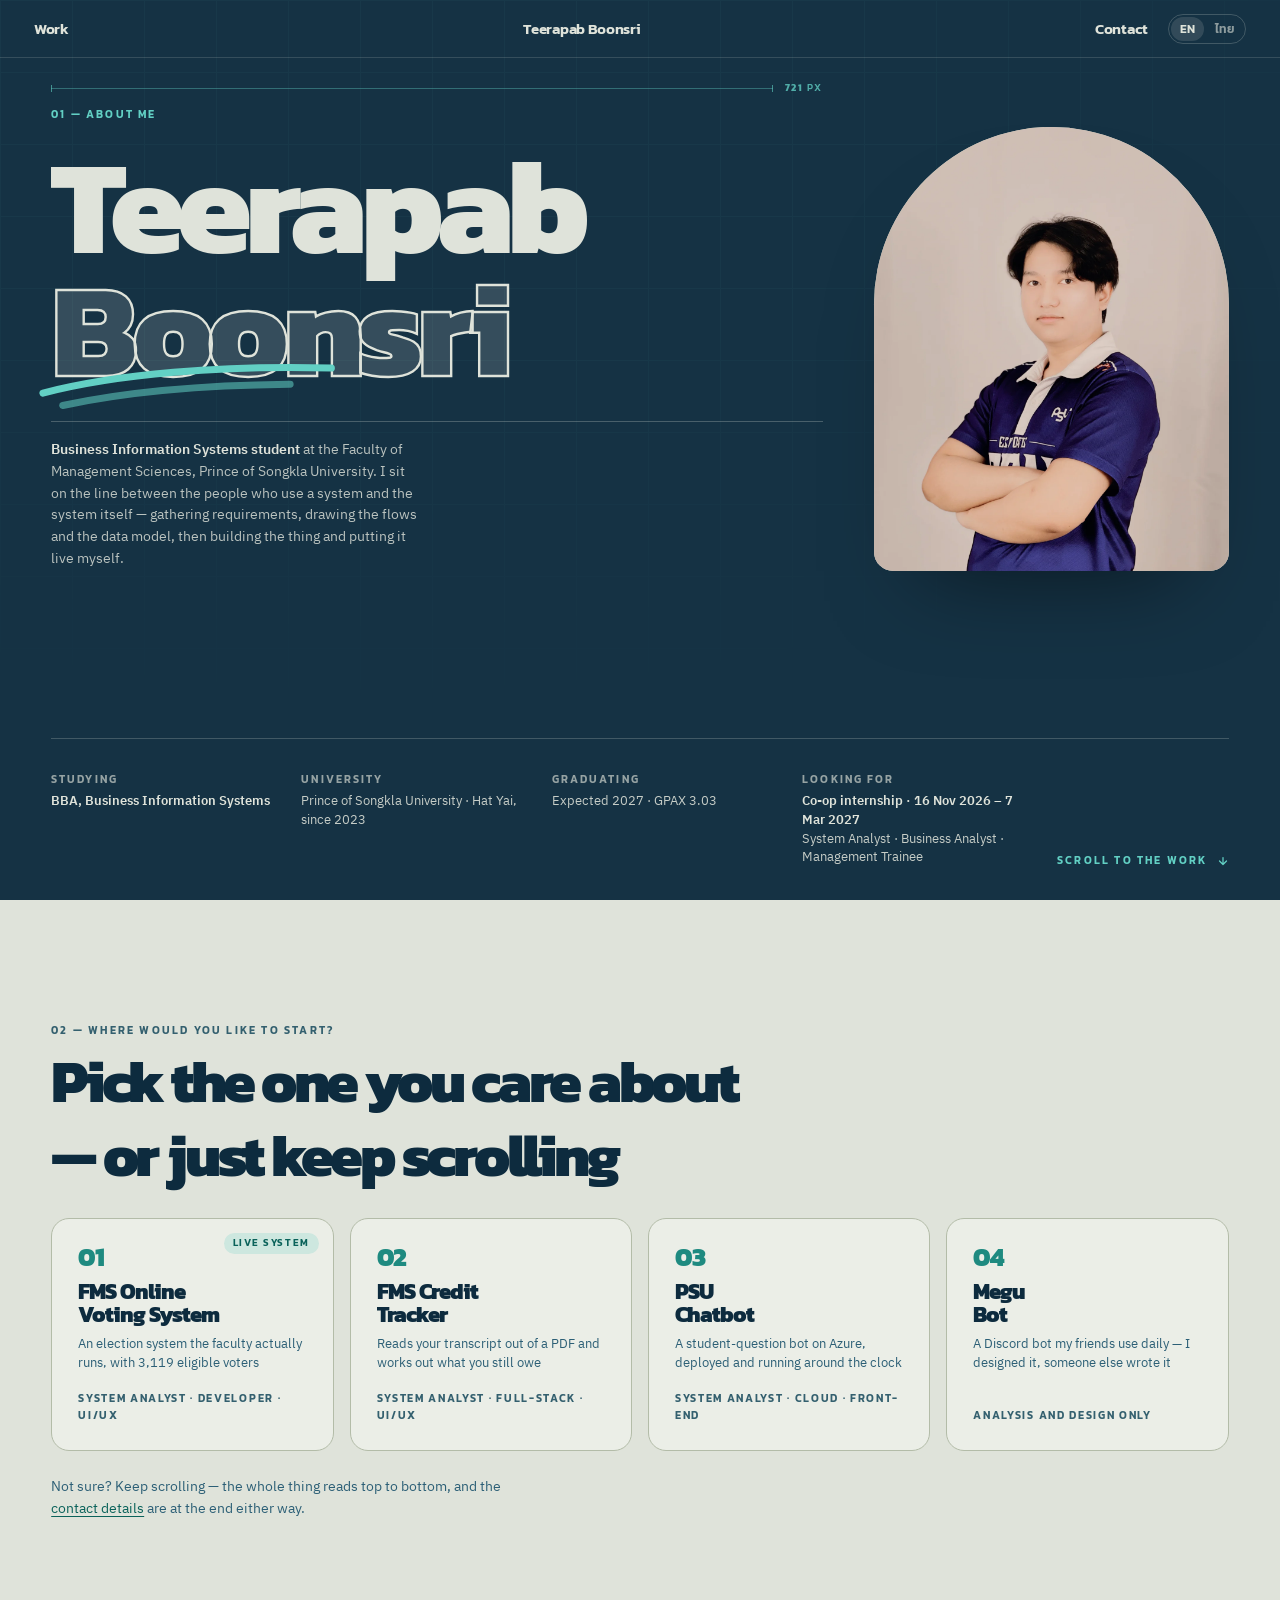
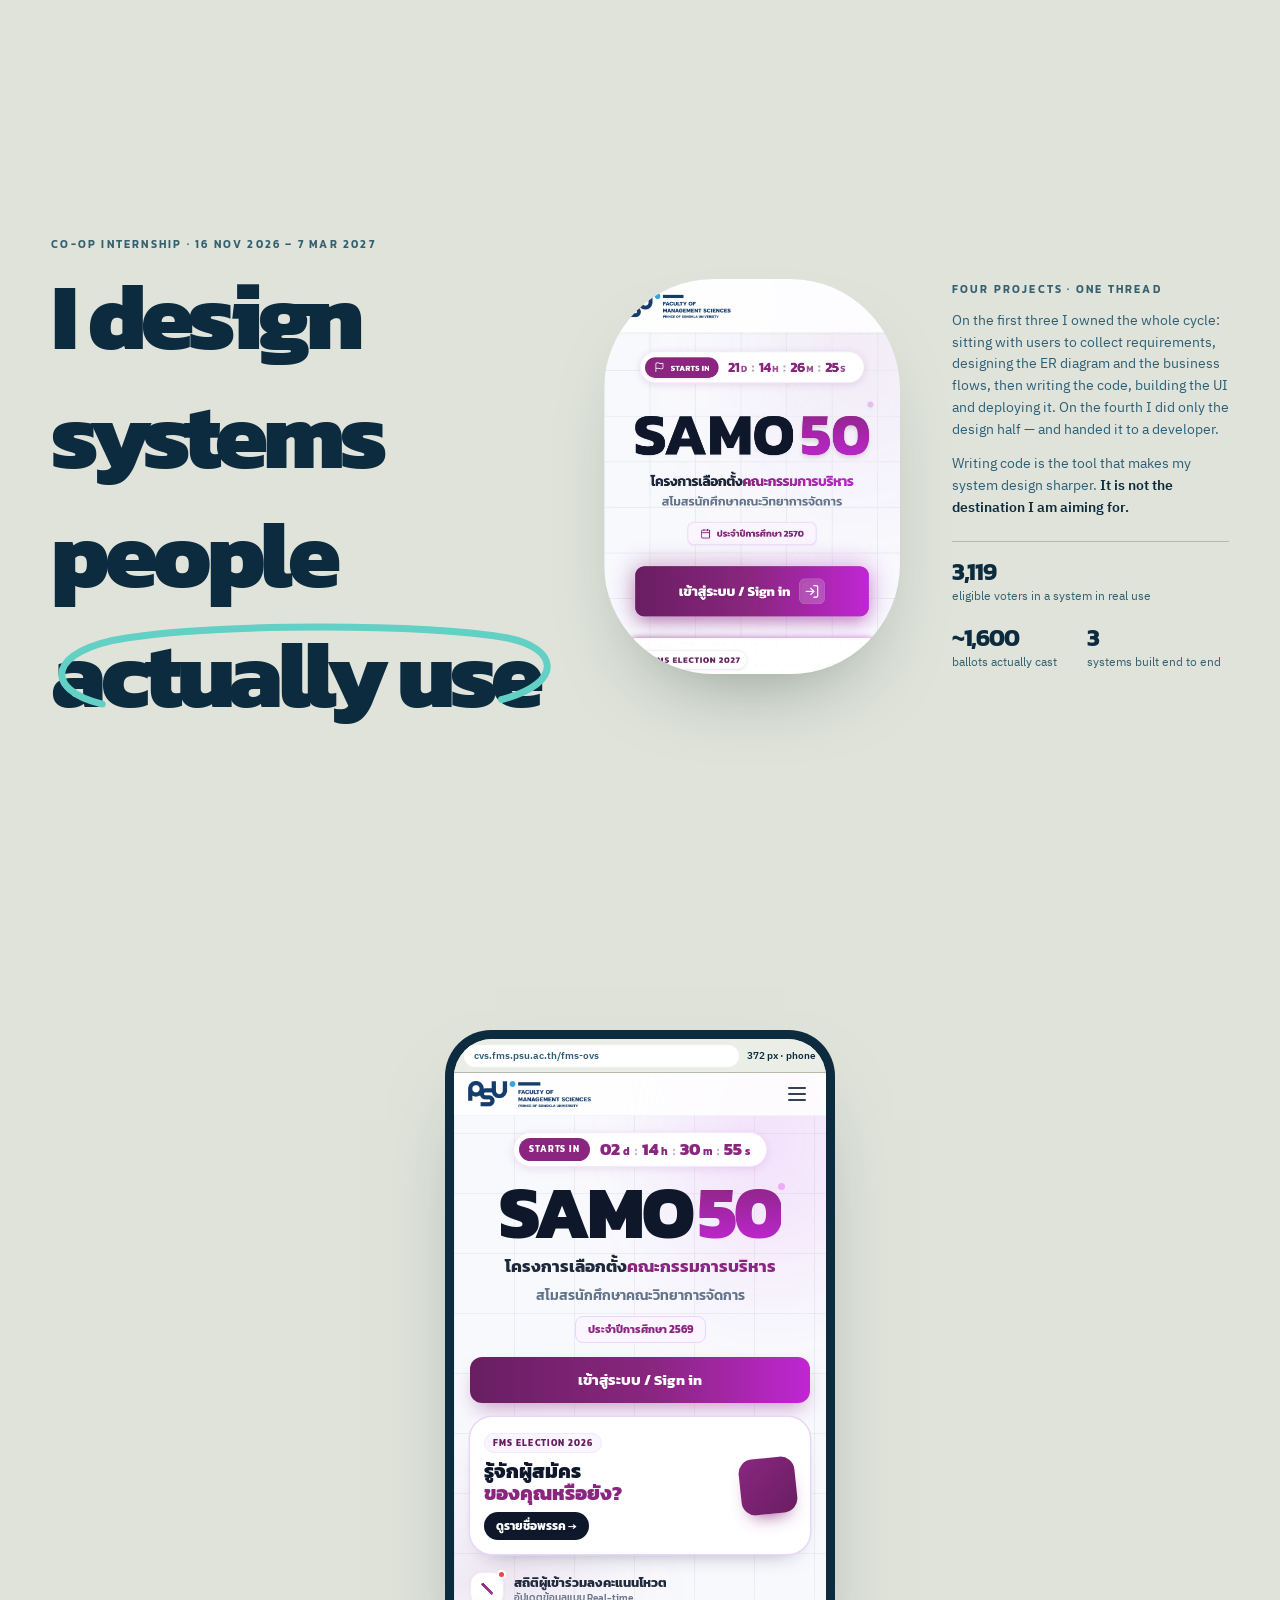
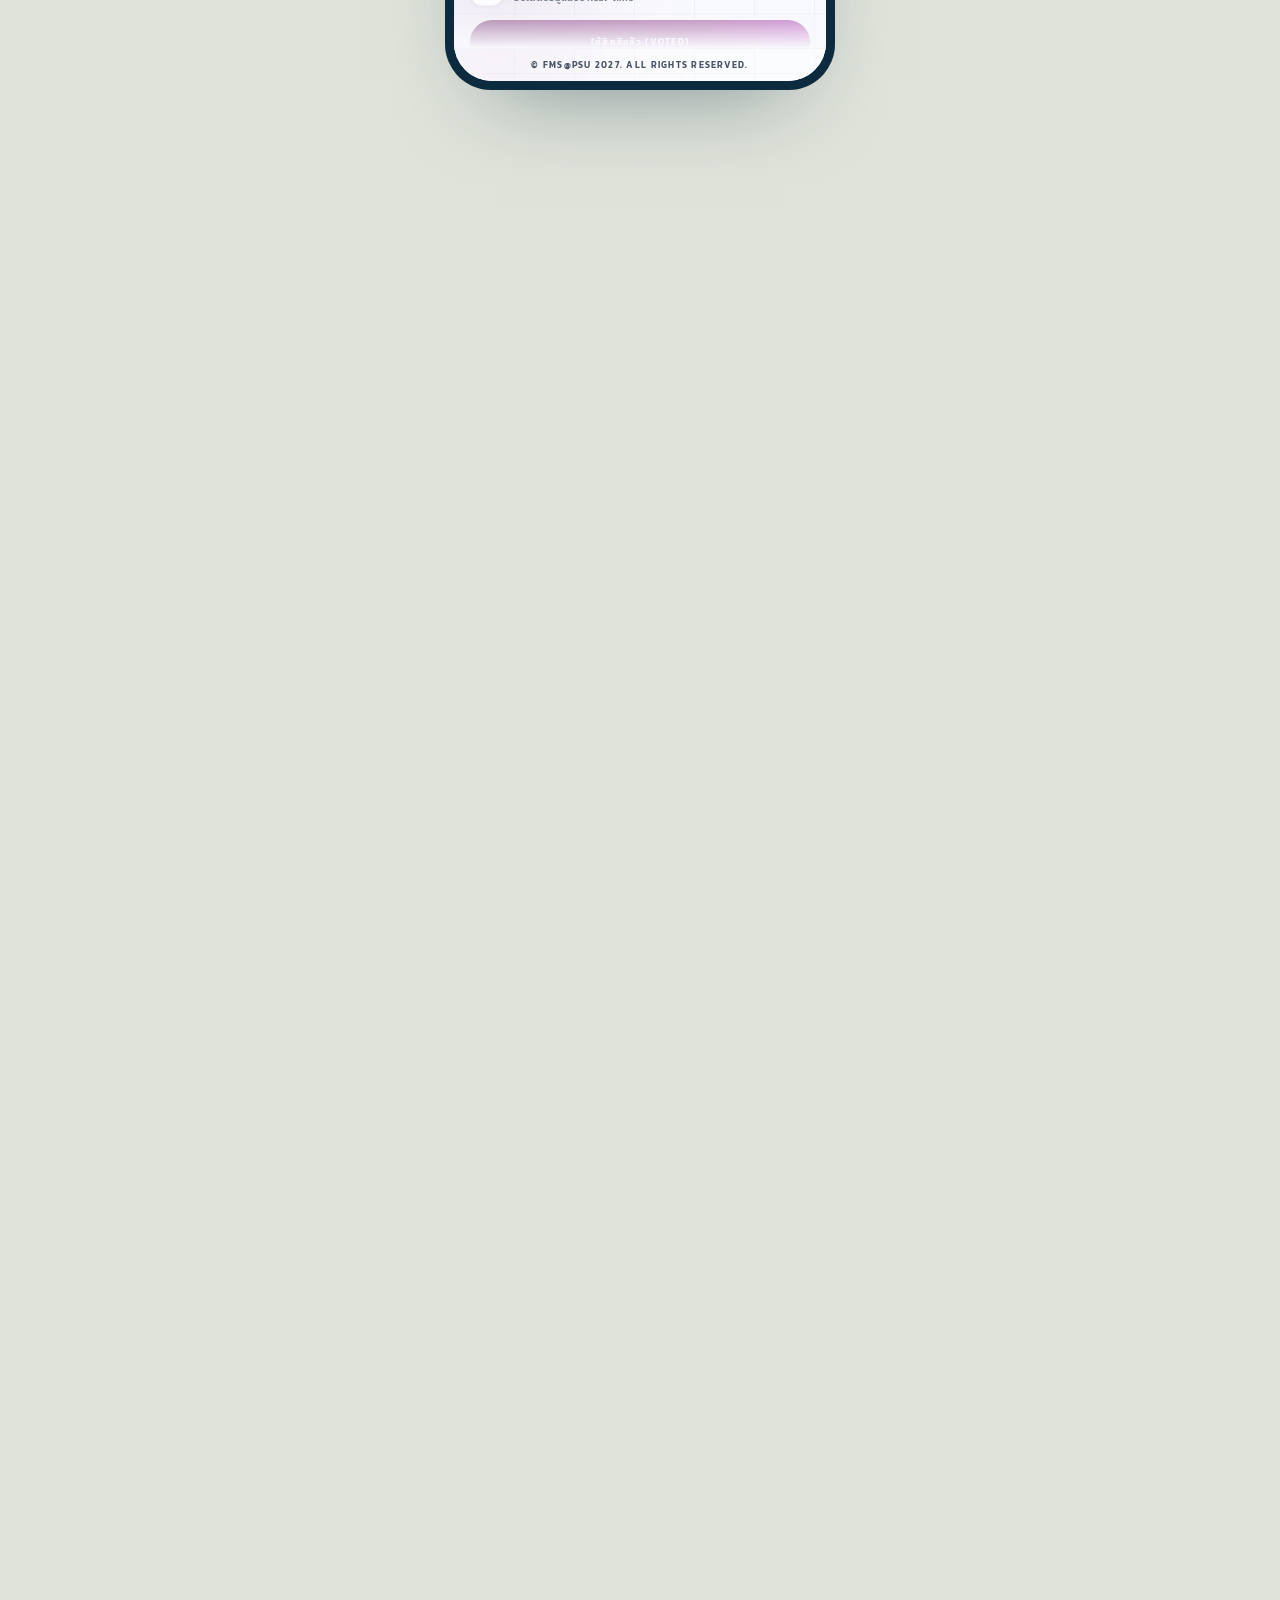
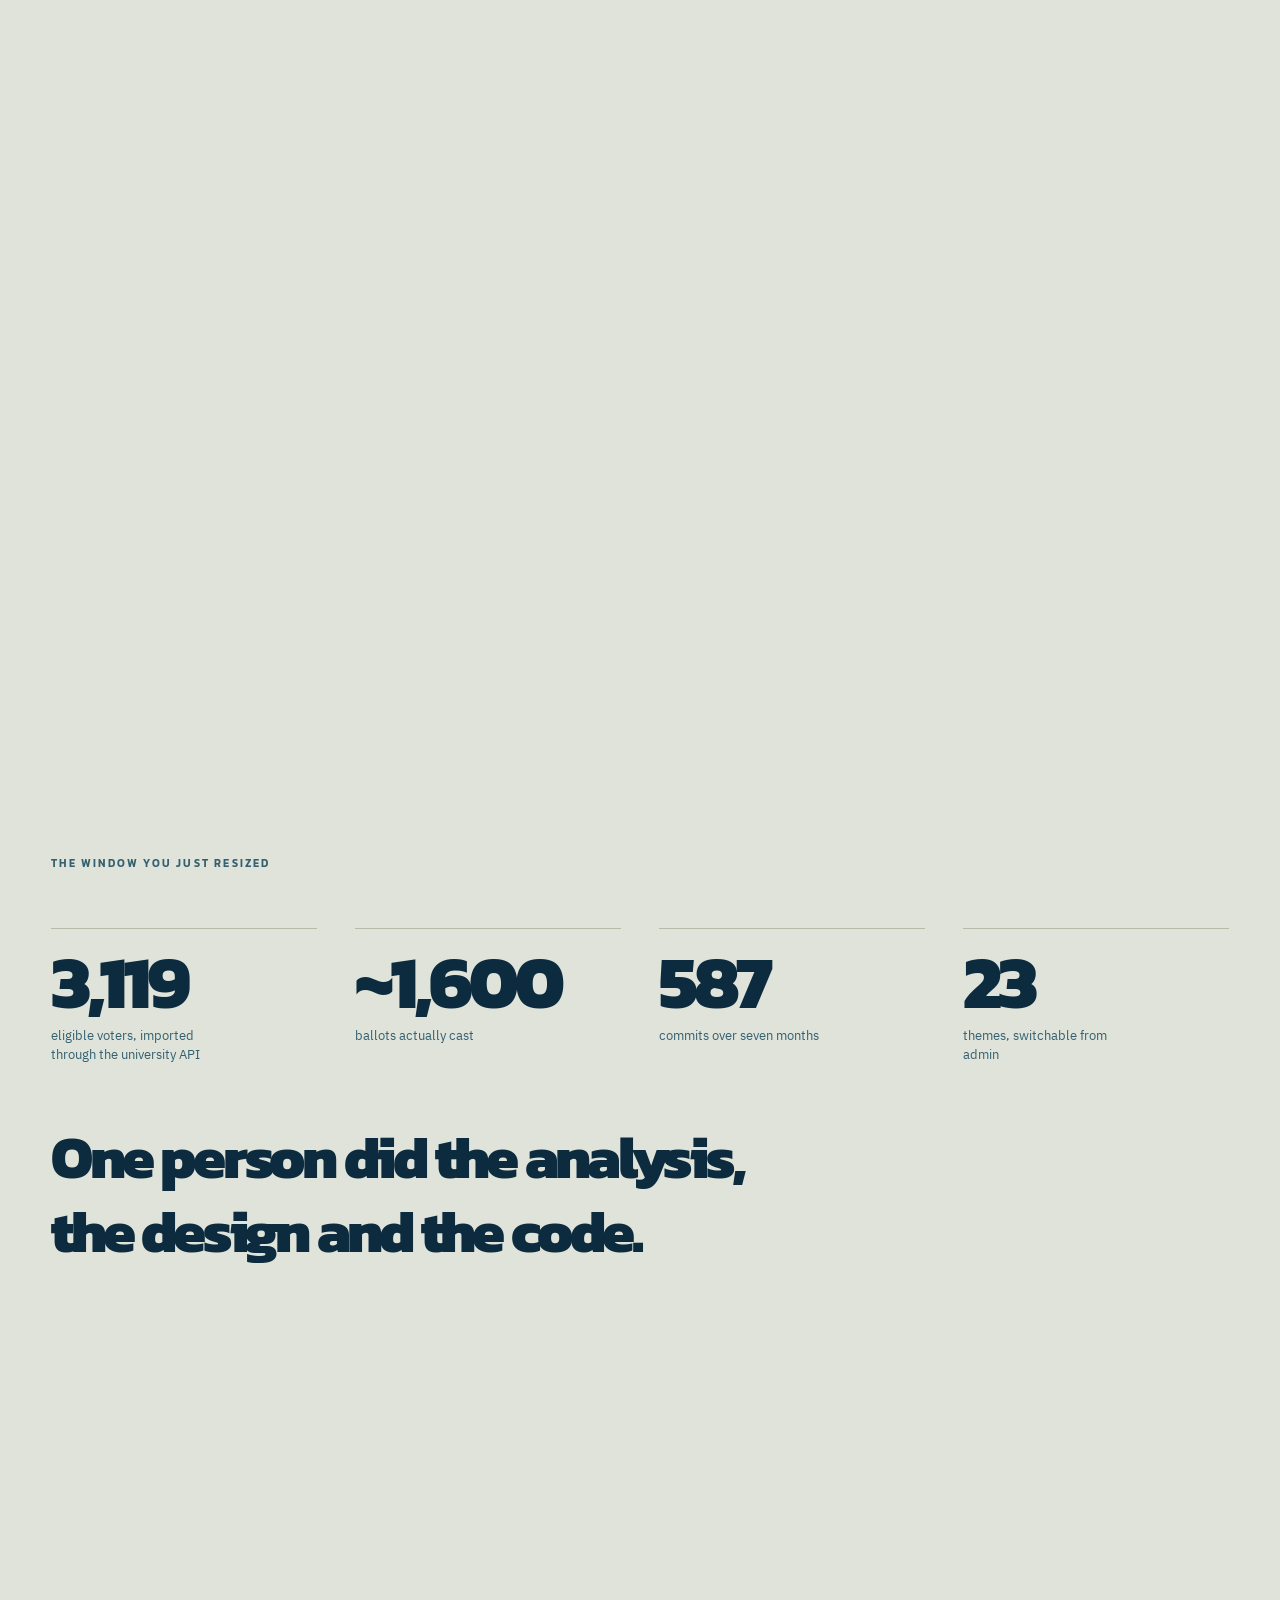
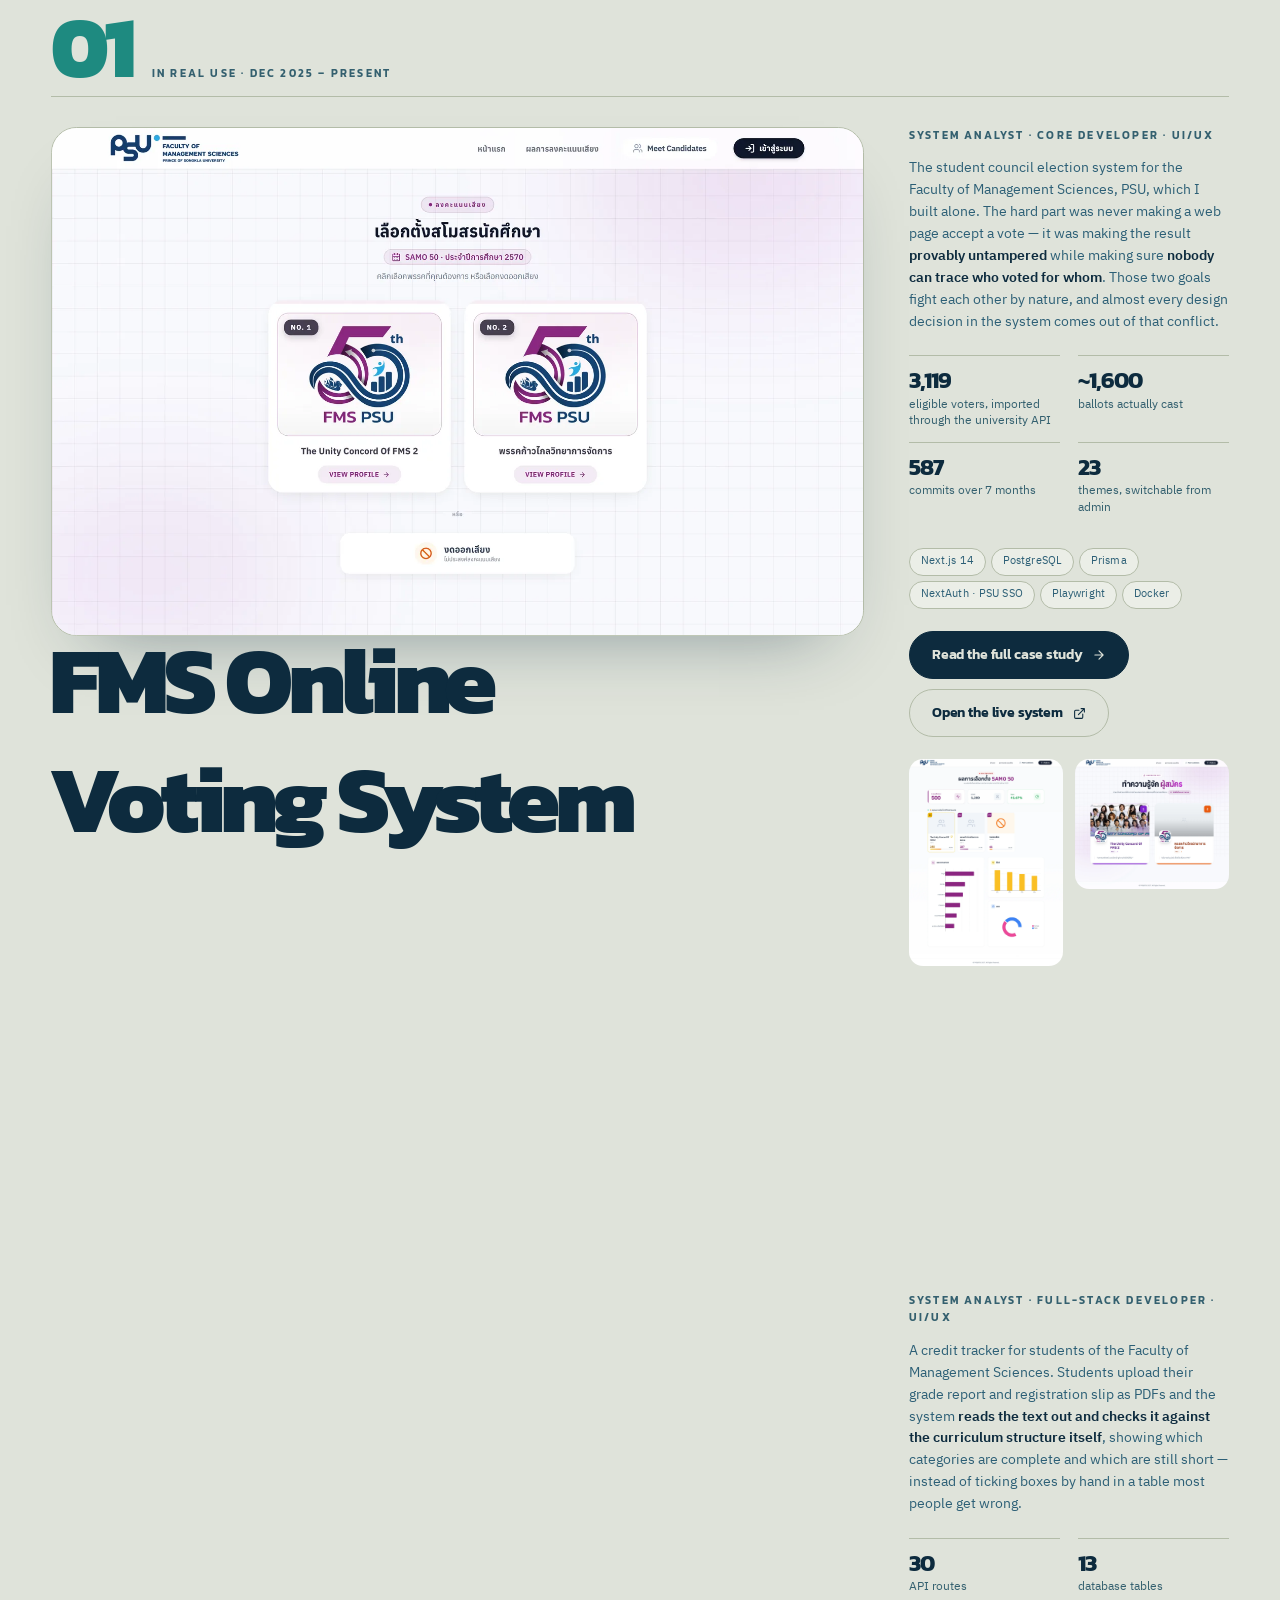
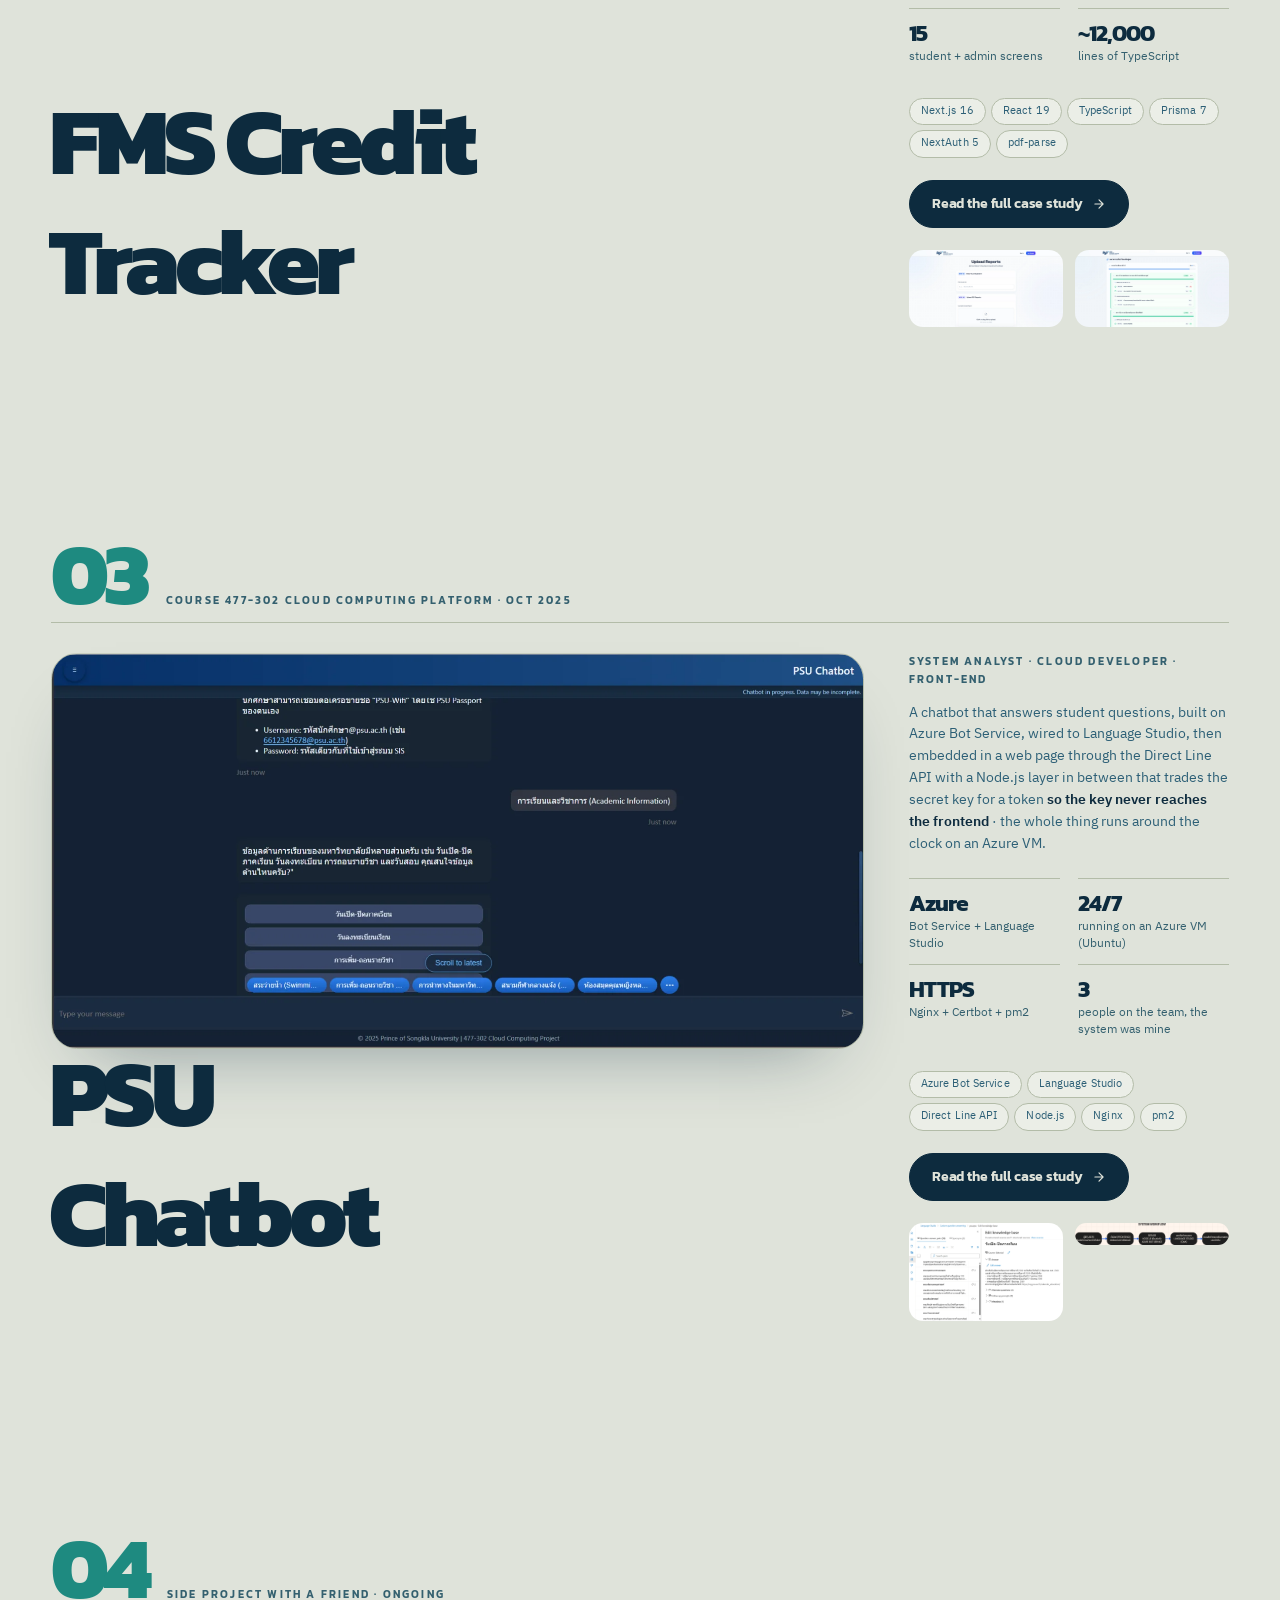
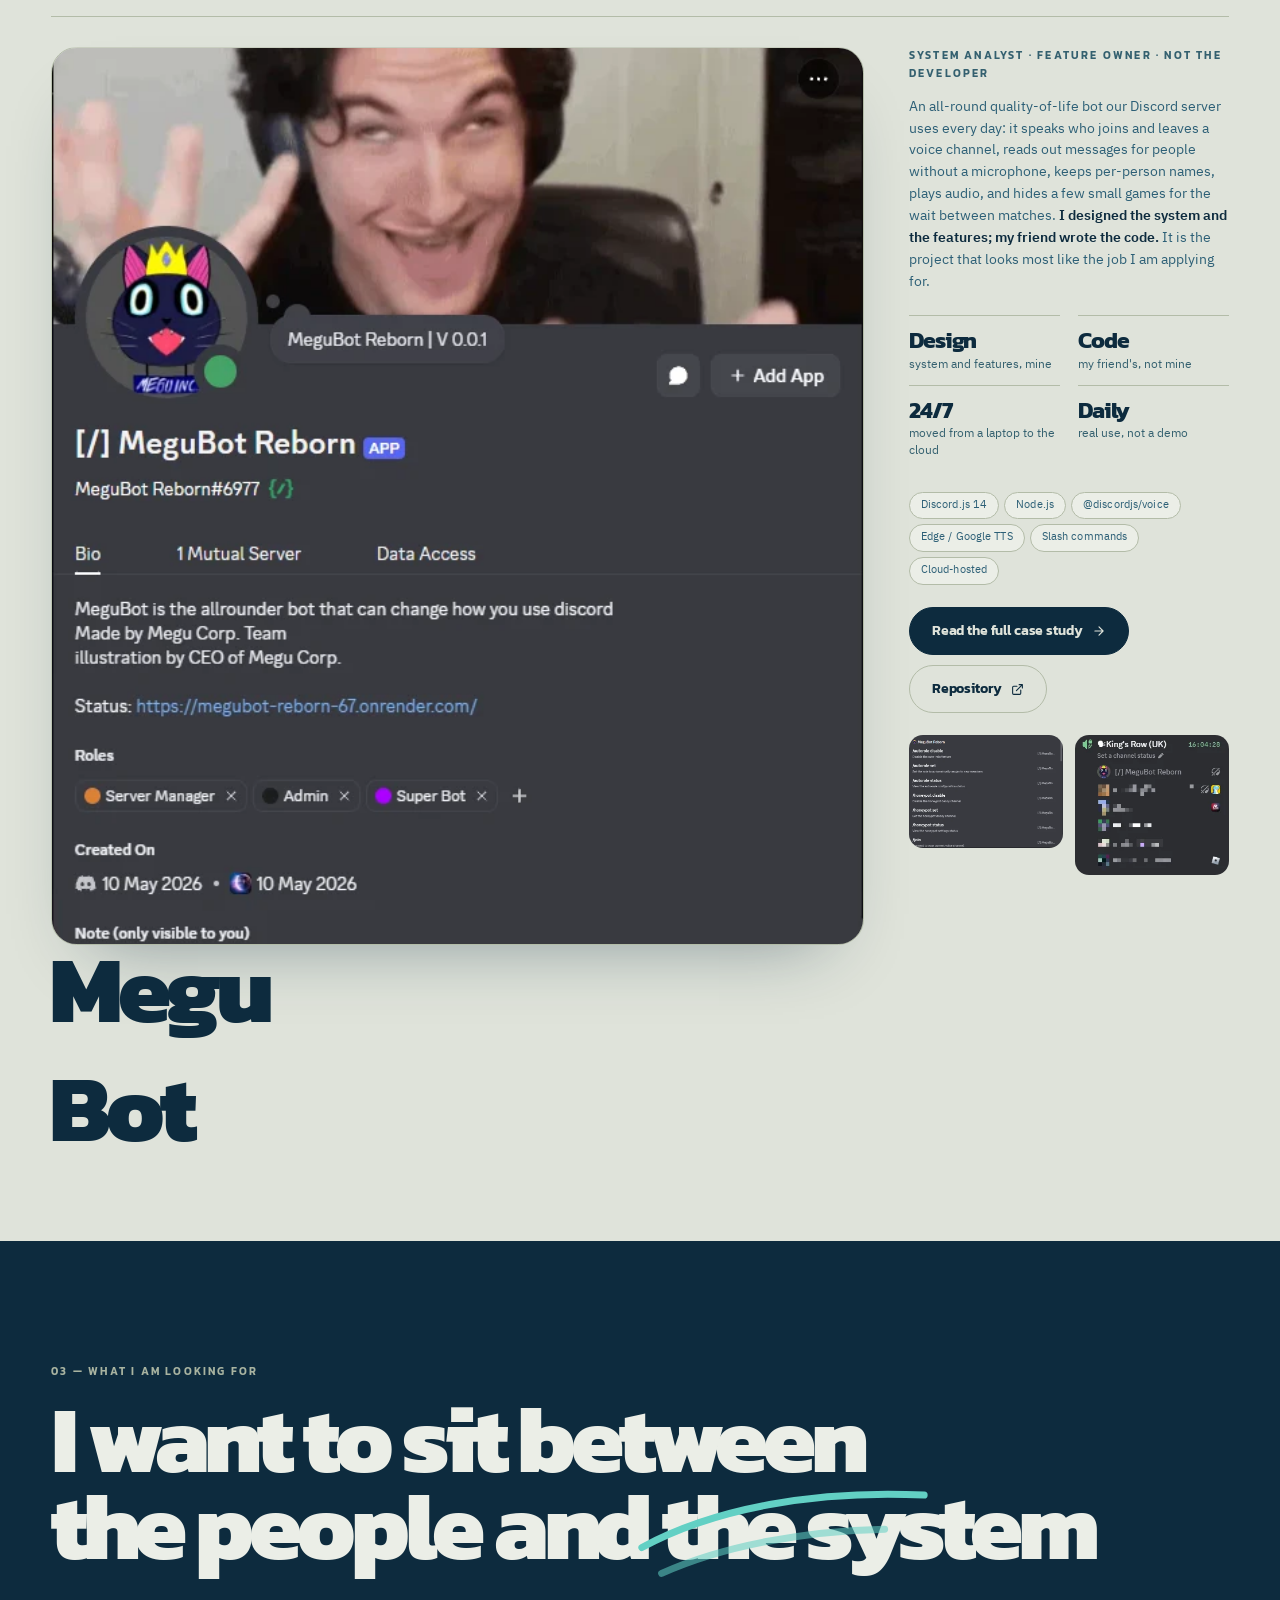
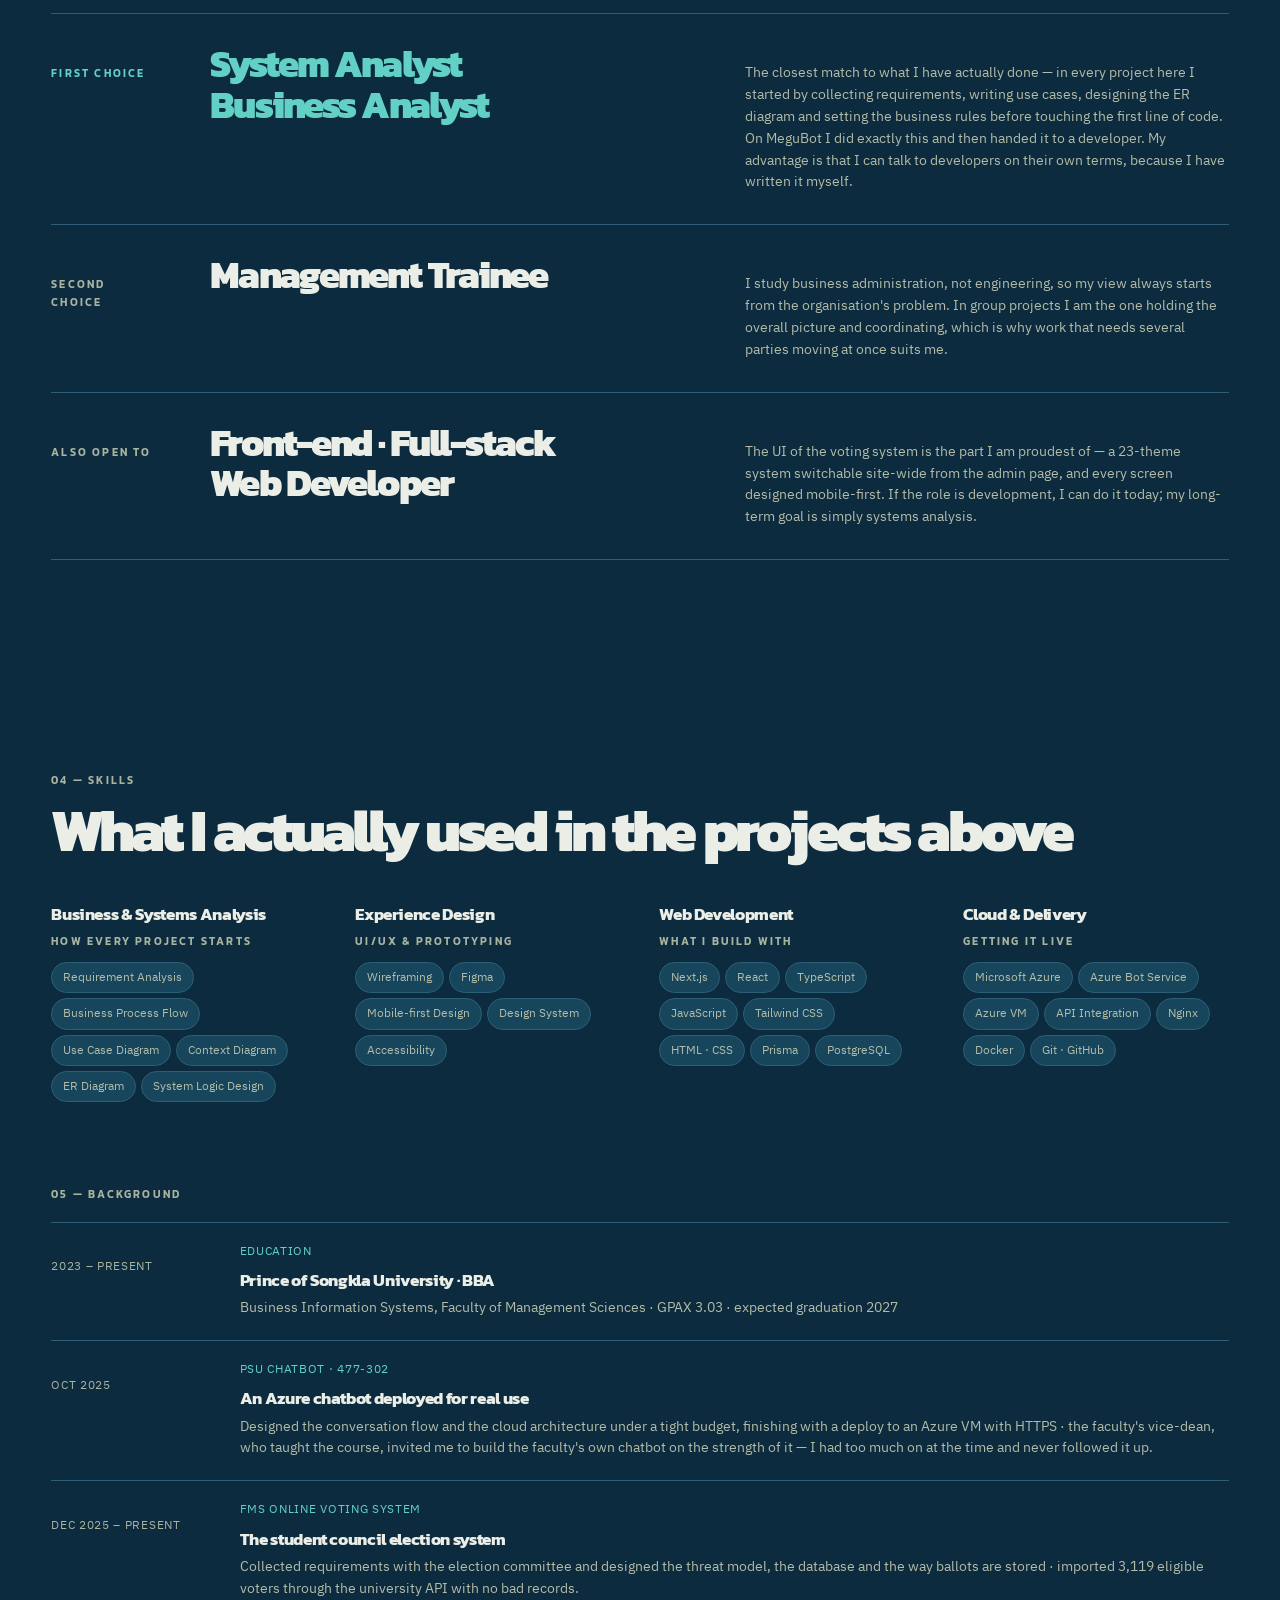
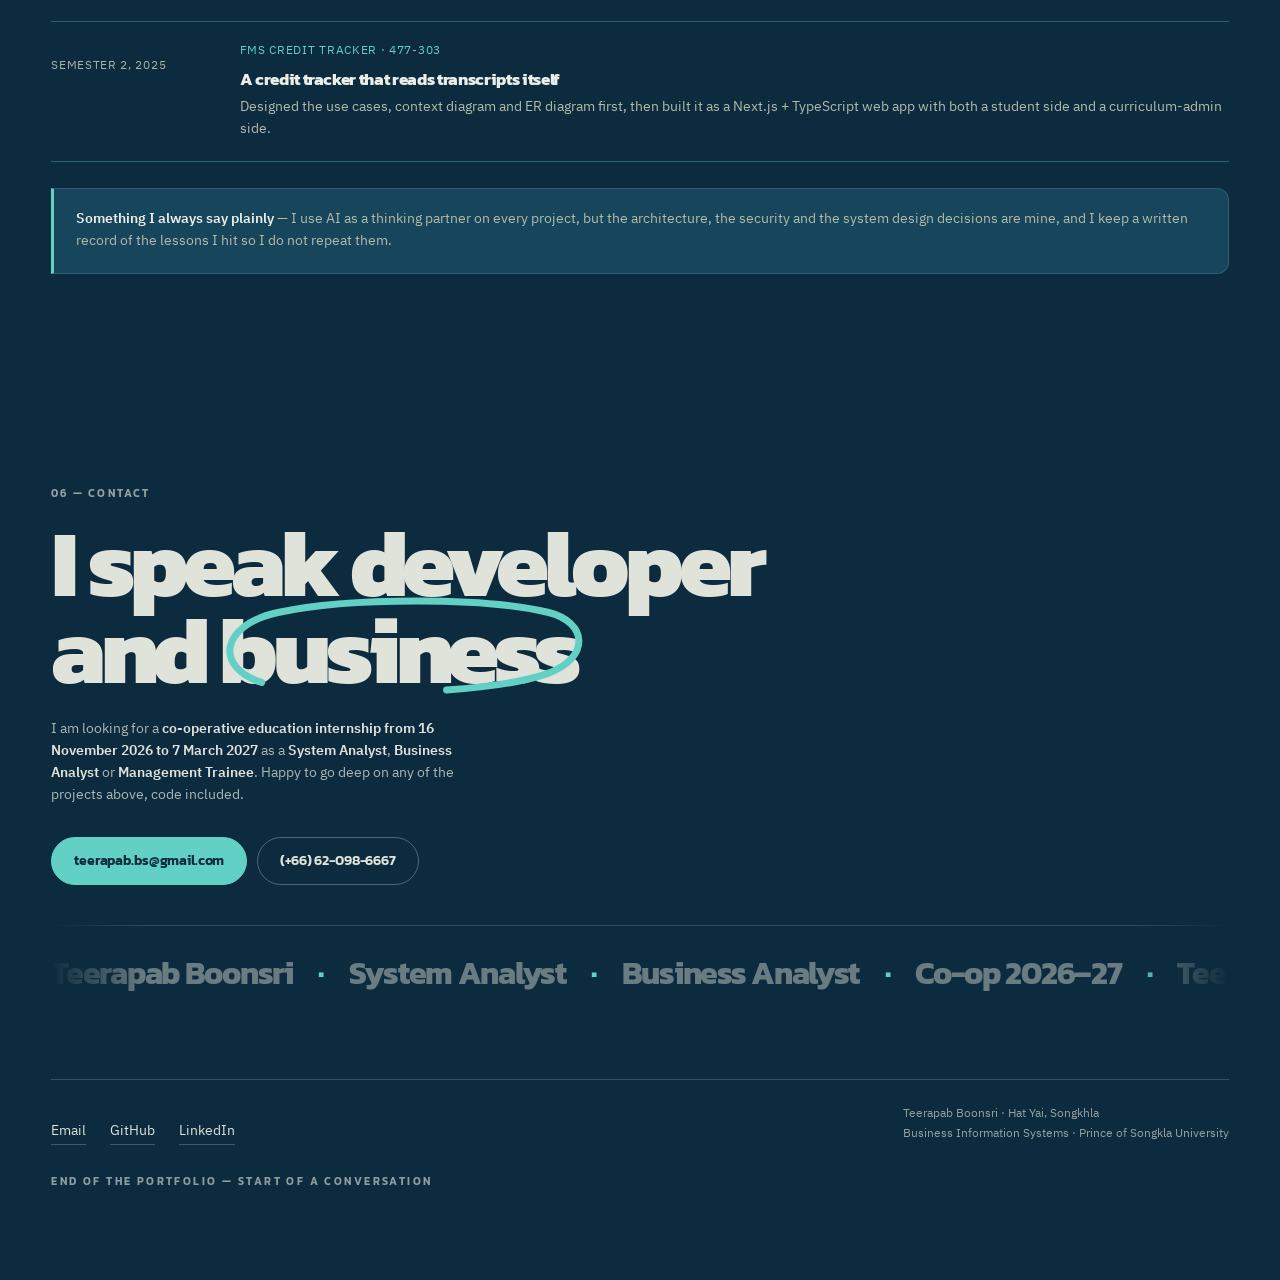
==== index.html @ a94be764 "latest update" ====
<!doctype html>
<html lang="en">
<head>
<meta charset="utf-8">
<meta name="viewport" content="width=device-width, initial-scale=1">
<title>Teerapab Boonsri — System / Business Analyst</title>
<meta name="description" content="Portfolio of Teerapab Boonsri, a Business Information Systems student at Prince of Songkla University — an online voting system in real use, a credit tracker that reads transcripts, and a chatbot on Azure.">
<meta name="theme-color" content="#DFE3DA">

<meta property="og:type" content="website">
<meta property="og:title" content="Teerapab Boonsri — System / Business Analyst">
<meta property="og:description" content="Three systems I designed and built end to end, from requirements to deploy.">
<meta property="og:url" content="https://teerapab149.github.io/">
<meta property="og:image" content="https://teerapab149.github.io/assets/img/desktop/01-original/1-home.webp">
<meta name="twitter:card" content="summary_large_image">

<link rel="preconnect" href="https://fonts.googleapis.com">
<link rel="preconnect" href="https://fonts.gstatic.com" crossorigin>
<!-- Two families only. Kanit carries the heavy-grotesque display scale without a
     second face fighting it; IBM Plex Sans Thai handles body copy. Both are kept
     from the Thai version of this page so the type scale stays identical. -->
<link href="https://fonts.googleapis.com/css2?family=Kanit:wght@500;600;700;800&family=IBM+Plex+Sans+Thai:wght@400;500;600&display=swap" rel="stylesheet">
<link rel="stylesheet" href="assets/verdure.css">
<!-- Gates every faded start-state in the stylesheet. If this line never runs,
     the class is absent and the page renders fully visible. -->
<script>document.documentElement.classList.add('js-anim');</script>
<!-- The arriving half of the page wipe. It has to run before first paint,
     which is why it is here and not in nav.js. See assets/nav.js. -->
<script>try{if(sessionStorage.getItem('nav'))document.documentElement.classList.add('nav-in');}catch(e){}</script>
</head>
<body>

<header class="bar">
  <a href="#work">Work</a>
  <span class="bar__mid">Teerapab Boonsri</span>
  <span class="bar__right">
    <a href="#contact">Contact</a>
    <!-- English is the page; Thai is applied over it by assets/i18n.js. With JS
         off these buttons do nothing and the page stays fully readable. -->
    <span class="lang" role="group" aria-label="Language">
      <button type="button" class="lang__btn" data-lang="en" aria-pressed="true">EN</button>
      <button type="button" class="lang__btn" data-lang="th" aria-pressed="false">ไทย</button>
    </span>
  </span>
</header>

<p class="count" id="count" aria-hidden="true">00 — scroll</p>

<main>

<!-- ══ 1 · cover — who this is, before anything else ═══════════════════════
     The one dark panel above the fold. See the COVER block in verdure.css for
     why it is staged this way rather than as a centred card. -->
<section class="stage cover" id="intro">
 <div class="cover__stack">
  <div class="inner cover__grid">

    <div class="cover__type">
      <!-- The opening beat: a drafting dimension line over the name. The number
           is written by verdure.js from the bar's measured width; the markup
           ships "0" and the whole thing is aria-hidden, so with no JS it is a
           ruled line that claims nothing. -->
      <div class="measure" aria-hidden="true">
        <span class="measure__bar"></span>
        <span class="measure__n"><b data-measure>0</b><i>px</i></span>
      </div>

      <p class="tag rise" style="--d:220ms">01 — About me</p>

      <!-- one .line per display line: .ln carries the load wipe, .line carries
           the scroll drift. Two animations, two elements, no fight. -->
      <h1 class="big big--xl cover__name">
        <span class="line"><span class="ln" style="--d:320ms">Teerapab</span></span>
        <span class="line"><span class="ln mark-wrap out" style="--d:410ms">Boonsri<svg class="scrawl" style="--sd:800ms" viewBox="0 0 300 32" preserveAspectRatio="none" aria-hidden="true"><path pathLength="1" d="M6 22C64 8 152 4 240 11c30 3 48 7 54 11"/><path pathLength="1" d="M18 29C78 17 168 14 246 20" style="opacity:.55"/></svg></span></span>
      </h1>

      <hr class="cover__rule" style="--d:620ms">

      <p class="small cover__lede rise" style="--d:700ms">
        <strong>Business Information Systems student</strong> at the Faculty of Management Sciences,
        Prince of Songkla University. I sit on the line between the people who use a system and the
        system itself — gathering requirements, drawing the flows and the data model, then building
        the thing and putting it live myself.
      </p>
    </div>

    <figure class="portrait cover__portrait" style="--d:560ms">
      <div class="portrait__frame">
        <img src="assets/img/me/portrait.webp" width="1200" height="1600"
             fetchpriority="high" alt="Teerapab Boonsri">
      </div>
    </figure>

  </div>

  <div class="inner cover__base">
    <dl class="bio">
      <div class="rise" style="--d:760ms">
        <dt>Studying</dt>
        <dd><strong>BBA, Business Information Systems</strong></dd>
      </div>
      <div class="rise" style="--d:820ms">
        <dt>University</dt>
        <dd>Prince of Songkla University · Hat Yai, since 2023</dd>
      </div>
      <div class="rise" style="--d:880ms">
        <dt>Graduating</dt>
        <dd>Expected 2027 · GPAX 3.03</dd>
      </div>
      <div class="rise" style="--d:940ms">
        <dt>Looking for</dt>
        <dd><strong>Co-op internship · 16 Nov 2026 – 7 Mar 2027</strong><br>System Analyst · Business Analyst · Management Trainee</dd>
      </div>
    </dl>

    <a class="cover__cue rise" style="--d:980ms" href="#work">Scroll to the work
      <svg width="12" height="12" viewBox="0 0 24 24" fill="none" stroke="currentColor" stroke-width="2.5"
           stroke-linecap="round" stroke-linejoin="round" aria-hidden="true"><path d="M12 5v14M5 12l7 7 7-7"/></svg>
    </a>
  </div>
 </div>
</section>

<!-- ══ 1b · chooser — a way in, for people who want one ═══════════════════
     Deliberately skippable: nothing here is a gate. Ignore it and the next
     scroll is the same page it always was. -->
<section class="stage stage--auto pick" id="pick">
  <div class="inner">
    <p class="tag up">02 — Where would you like to start?</p>
    <h2 class="big big--m lm up" style="--d:60ms;margin:14px 0 clamp(22px,3vw,36px)">
      Pick the one you care about<br>— or just keep scrolling
    </h2>

    <div class="pick__grid">
      <a class="pick__card deal" href="#work">
        <span class="pick__n">01</span>
        <span class="pick__t">FMS Online<br>Voting System</span>
        <span class="pick__d">An election system the faculty actually runs, with 3,119 eligible voters</span>
        <span class="pick__role">System Analyst · Developer · UI/UX</span>
        <span class="pick__live">Live system</span>
      </a>
      <a class="pick__card deal" style="--d:70ms" href="#p02">
        <span class="pick__n">02</span>
        <span class="pick__t">FMS Credit<br>Tracker</span>
        <span class="pick__d">Reads your transcript out of a PDF and works out what you still owe</span>
        <span class="pick__role">System Analyst · Full-stack · UI/UX</span>
      </a>
      <a class="pick__card deal" style="--d:140ms" href="#p03">
        <span class="pick__n">03</span>
        <span class="pick__t">PSU<br>Chatbot</span>
        <span class="pick__d">A student-question bot on Azure, deployed and running around the clock</span>
        <span class="pick__role">System Analyst · Cloud · Front-end</span>
      </a>
      <a class="pick__card deal" style="--d:210ms" href="#p04">
        <span class="pick__n">04</span>
        <span class="pick__t">Megu<br>Bot</span>
        <span class="pick__d">A Discord bot my friends use daily — I designed it, someone else wrote it</span>
        <span class="pick__role">Analysis and design only</span>
      </a>
    </div>

    <p class="small pick__skip up" style="--d:280ms">
      Not sure? Keep scrolling — the whole thing reads top to bottom, and the
      <a href="#contact">contact details</a> are at the end either way.
    </p>
  </div>
</section>

<!-- ══ 2 · hero — three objects on one line ════════════════════════════════ -->
<section class="stage" id="top">
  <div class="inner hero__grid">

    <div class="hero__type">
      <p class="tag tag--honey up">Co-op internship · 16 Nov 2026 – 7 Mar 2027</p>
      <!-- h2, not h1: the page's single h1 is the name in the About section above.
           .lm + .up together on purpose: verdure.js swaps .up off only once the
           line split has actually succeeded, so a failed split still animates. -->
      <h2 class="big big--l lm up">
        I design<br>systems people <span class="mark-wrap">actually use<svg class="scrawl" viewBox="0 0 300 100" preserveAspectRatio="none" aria-hidden="true"><path pathLength="1" d="M46 76C14 64 16 30 60 20 112 8 218 8 264 20c28 8 32 38-2 52-48 18-166 20-216 6C30 74 22 58 36 46"/></svg></span>
      </h2>
    </div>

    <!-- A PHONE capture, not the desktop one. The capsule is a tall 3:4 frame, so
         a 16:11 desktop shot was cropped to a narrow vertical slice of itself and
         read as a mistake. It is also the more honest picture: nearly every real
         vote was cast on a phone. -->
    <figure class="capsule up" style="--d:120ms">
      <img src="assets/img/mobile/01-original/1-home.webp" width="1170" height="3738" fetchpriority="high"
           alt="The FMS voting system on a phone: the SAMO home screen with the countdown and the sign-in button">
    </figure>

    <div class="hero__side up" style="--d:200ms">
      <p class="tag">Four projects · one thread</p>
      <p class="small">
        On the first three I owned the whole cycle: sitting with users to collect requirements,
        designing the ER diagram and the business flows, then writing the code, building the UI and
        deploying it. On the fourth I did only the design half — and handed it to a developer.
      </p>
      <p class="small">
        Writing code is the tool that makes my system design sharper.
        <strong>It is not the destination I am aiming for.</strong>
      </p>

      <div class="stats-inline">
        <div><b data-count>3,119</b><span>eligible voters in a system in real use</span></div>
        <div><b data-count>~1,600</b><span>ballots actually cast</span></div>
        <div><b data-count>3</b><span>systems built end to end</span></div>
      </div>
    </div>

  </div>
</section>

<!-- ══ 3 · one system, every width ═════════════════════════════════════════
     A browser window that starts phone-sized and opens to full bleed as you
     scroll. What is inside is NOT a screenshot — it is the FMS home page
     rebuilt in plain HTML, so the layout genuinely reflows on the way out:
     hamburger → nav links, one stacked column → two, the poster changing
     aspect. The container queries in verdure.css use the election system's own
     Tailwind breakpoints (640 / 768 / 1024 / 1280) read out of
     src/components/home/OriginalHome.js, so the moments it snaps are the real
     ones. Colours come from src/utils/originalPalettes.js verbatim.

     --p is written by verdure.js. With JS off it stays 0 and this renders as a
     phone-width window showing the mobile layout, caption and all. -->
<section class="grow" id="work"
         aria-label="The FMS Online Voting System home page, rebuilt so it reflows from phone to desktop as the window grows">
  <div class="grow__pin">
    <div class="grow__card">
      <div class="grow__screen">

        <div class="grow__chrome">
          <span class="grow__dots" aria-hidden="true"><i></i><i></i><i></i></span>
          <span class="grow__url">cvs.fms.psu.ac.th/fms-ovs</span>
          <!-- lit purely by container queries — no JS involved -->
          <span class="grow__bps" aria-hidden="true"><i>sm</i><i>md</i><i>lg</i><i>xl</i></span>
          <!-- verdure.js overwrites this with the live width; the fallback is honest on its own -->
          <span class="grow__meas">responsive</span>
        </div>

        <div class="grow__view">
          <!-- A rebuild of another product's UI, in Thai. Hidden from the
               accessibility tree on purpose: the section's own label already
               says what it is, and reading out a fake interface helps nobody. -->
          <div class="fms" aria-hidden="true">
            <div class="fms__bg"></div>

            <header class="fms__nav">
              <img class="fms__logo" src="assets/img/fms/logo.webp" width="760" height="161" loading="lazy" alt="">
              <nav class="fms__links">
                <span class="is-on">หน้าแรก</span>
                <span>ผลการลงคะแนนเสียง</span>
                <span class="fms__pill">Meet Candidates</span>
              </nav>
              <span class="fms__burger"><i></i><i></i><i></i></span>
            </header>

            <main class="fms__main">
              <div class="fms__left">
                <div class="fms__count">
                  <span class="fms__cbadge">STARTS IN</span>
                  <span class="fms__time"><b>02</b>d<i>:</i><b>14</b>h<i>:</i><b>30</b>m<i>:</i><b>55</b>s</span>
                </div>

                <h1 class="fms__h1"><span>SAMO</span><span class="fms__num">50<i></i></span></h1>
                <p class="fms__h2">โครงการเลือกตั้ง<em>คณะกรรมการบริหาร</em></p>
                <p class="fms__h3">สโมสรนักศึกษาคณะวิทยาการจัดการ</p>
                <span class="fms__chip">ประจำปีการศึกษา 2569</span>

                <span class="fms__cta">เข้าสู่ระบบ / Sign in</span>

                <div class="fms__meet">
                  <div class="fms__meetTxt">
                    <span class="fms__meetTag">FMS ELECTION 2026</span>
                    <p class="fms__meetH">รู้จักผู้สมัคร<br><em>ของคุณหรือยัง?</em></p>
                    <span class="fms__meetBtn">ดูรายชื่อพรรค →</span>
                  </div>
                  <span class="fms__meetIcon"></span>
                </div>
              </div>

              <div class="fms__right">
                <div class="fms__statsHead">
                  <span class="fms__statsIcon"></span>
                  <span>
                    <b>สถิติผู้เข้าร่วมลงคะแนนโหวต</b>
                    <i>อัปเดตข้อมูลแบบ Real-time</i>
                  </span>
                </div>

                <!-- Figures are the real ones this portfolio already cites:
                     3,119 eligible, ~1,600 cast → 51.3%. Nothing invented. -->
                <div class="fms__bento">
                  <div class="fms__hero">
                    <span class="fms__heroTag">ใช้สิทธิแล้ว (VOTED)</span>
                    <span class="fms__heroNum">1,600<i>คน</i></span>
                  </div>
                  <div class="fms__sub">
                    <span class="fms__subTag">ความคืบหน้า</span>
                    <b class="fms__pct">51.3<i>%</i></b>
                    <span class="fms__bar"><i></i></span>
                  </div>
                  <div class="fms__sub">
                    <span class="fms__subTag">ผู้มีสิทธิรวม</span>
                    <b class="fms__tot">3,119<i>คน</i></b>
                  </div>
                </div>

                <figure class="fms__poster">
                  <img src="assets/img/fms/poster.webp" width="800" height="588" loading="lazy" alt="">
                </figure>
              </div>
            </main>

            <footer class="fms__foot">© FMS@PSU 2027. ALL RIGHTS RESERVED.</footer>
          </div>

          <!-- The window annotates its own reflow: as it passes each of the
               system's breakpoints, a note names what just changed. Driven
               entirely by container queries — exactly one label is visible at
               any width, so it reads as a live caption rather than a pile-up.
               Hidden below a 520px screen, which is most of the phone stage,
               because a note over a 390px-wide UI is just something in the way. -->
          <div class="anno" aria-hidden="true">
            <span class="anno__t" data-a="1">hamburger menu · one column</span>
            <span class="anno__t" data-a="2">past 640 · the sign-in button stopped filling the width</span>
            <span class="anno__t" data-a="3">past 768 · logo and poster stepped up</span>
            <span class="anno__t" data-a="4">past 1024 · nav links appeared · one column became two</span>
            <span class="anno__t" data-a="5">past 1280 · the whole type scale stepped up</span>
          </div>
        </div>

      </div>

      <div class="grow__over">
        <p class="tag">Live system · Project 01</p>
        <p class="big big--m">FMS Online Voting System</p>
        <p class="grow__note">Not a screenshot — the interface rebuilt in plain HTML, breaking at the system's own widths</p>
      </div>
    </div>
  </div>
</section>

<!-- ══ 3b · the tally — a beat between the window and the case study ═══════
     Deliberately not numbered: the eyebrow run 01–06 belongs to the sections
     that carry content, and this one is a breath. Every figure here is already
     cited in §5 of docs/HANDOFF.md and repeated in the facts table below —
     nothing new is claimed, it is the same four numbers given room. -->
<section class="stage tally" aria-label="The voting system in four numbers">
  <div class="inner">
    <p class="tag up">The window you just resized</p>

    <ol class="tally__grid">
      <li class="tally__i draw"><b data-count>3,119</b><span>eligible voters, imported through the university API</span></li>
      <li class="tally__i draw" style="--d:90ms"><b data-count>~1,600</b><span>ballots actually cast</span></li>
      <li class="tally__i draw" style="--d:180ms"><b data-count>587</b><span>commits over seven months</span></li>
      <li class="tally__i draw" style="--d:270ms"><b data-count>23</b><span>themes, switchable from admin</span></li>
    </ol>

    <p class="big big--m lm up" style="--d:340ms">
      One person did the analysis,<br>the design and the code.
    </p>
  </div>
</section>

<!-- ══ 4 · project 01 detail ═══════════════════════════════════════════════ -->
<section class="stage stage--auto" id="p01">
  <div class="inner">
    <!-- three beats, not one block fading in: the rule draws itself, the index
         stamps down, the date label rises. See Scene 5 in docs/PLAN-AWWWARDS.md. -->
    <div class="work__head draw">
      <p class="work__idx stamp">01</p>
      <p class="tag up" style="--d:140ms">In real use · Dec 2025 – present</p>
    </div>

    <div class="cols">
      <div>
        <figure class="shot wipe">
          <img src="assets/img/desktop/01-original/4-vote-multi.webp" width="1600" height="1100" loading="lazy"
               alt="Ballot screen showing the party options and the confirm button">
        </figure>
        <h2 class="big big--l shot__title lm up" style="--d:150ms">FMS Online<br>Voting System</h2>
      </div>

      <div class="up" style="--d:90ms">
        <p class="tag tag--honey">System Analyst · Core Developer · UI/UX</p>
        <p class="small" style="margin:14px 0 22px">
          The student council election system for the Faculty of Management Sciences, PSU,
          which I built alone. The hard part was never making a web page accept a vote — it was
          making the result <strong>provably untampered</strong> while making sure
          <strong>nobody can trace who voted for whom</strong>. Those two goals fight each other
          by nature, and almost every design decision in the system comes out of that conflict.
        </p>

        <div class="facts">
          <div><b data-count>3,119</b><span>eligible voters, imported through the university API</span></div>
          <div><b data-count>~1,600</b><span>ballots actually cast</span></div>
          <div><b data-count>587</b><span>commits over 7 months</span></div>
          <div><b data-count>23</b><span>themes, switchable from admin</span></div>
        </div>

        <div class="chips">
          <span>Next.js 14</span><span>PostgreSQL</span><span>Prisma</span>
          <span>NextAuth · PSU SSO</span><span>Playwright</span><span>Docker</span>
        </div>

        <div class="btns">
          <a class="btn" href="fms-election.html">Read the full case study
            <svg width="14" height="14" viewBox="0 0 24 24" fill="none" stroke="currentColor" stroke-width="2"
                 stroke-linecap="round" stroke-linejoin="round" aria-hidden="true"><path d="M5 12h14M12 5l7 7-7 7"/></svg>
          </a>
          <a class="btn btn--ghost" href="https://cvs.fms.psu.ac.th/fms-ovs" target="_blank" rel="noopener noreferrer">Open the live system
            <svg width="13" height="13" viewBox="0 0 24 24" fill="none" stroke="currentColor" stroke-width="2"
                 stroke-linecap="round" stroke-linejoin="round" aria-hidden="true"><path d="M18 13v6a2 2 0 0 1-2 2H5a2 2 0 0 1-2-2V8a2 2 0 0 1 2-2h6M15 3h6v6M10 14 21 3"/></svg>
          </a>
        </div>

        <div class="shot-row" style="margin-top:22px">
          <img src="assets/img/desktop/01-original/7-results-revealed.webp" width="1600" height="1100" loading="lazy"
               alt="Results screen after the count was revealed">
          <img src="assets/img/desktop/01-original/2-candidates.webp" width="1600" height="1100" loading="lazy"
               alt="Candidate list screen">
        </div>
      </div>
    </div>
  </div>
</section>

<!-- ══ 5 · project 02 ══════════════════════════════════════════════════════ -->
<section class="stage stage--auto" id="p02">
  <div class="inner">
    <!-- three beats, not one block fading in: the rule draws itself, the index
         stamps down, the date label rises. See Scene 5 in docs/PLAN-AWWWARDS.md. -->
    <div class="work__head draw">
      <p class="work__idx stamp">02</p>
      <p class="tag up" style="--d:140ms">Course 477-303 BISA&amp;D · Semester 2, 2025</p>
    </div>

    <div class="cols">
      <div>
        <figure class="shot wipe">
          <img src="assets/img/credit/01-landing.webp" width="1600" height="796" loading="lazy"
               alt="The Credit Tracker landing page: Track Your Path to Graduation">
        </figure>
        <h2 class="big big--l shot__title lm up" style="--d:150ms">FMS Credit<br>Tracker</h2>
      </div>

      <div class="up" style="--d:90ms">
        <p class="tag tag--honey">System Analyst · Full-stack Developer · UI/UX</p>
        <p class="small" style="margin:14px 0 22px">
          A credit tracker for students of the Faculty of Management Sciences. Students upload
          their grade report and registration slip as PDFs and the system
          <strong>reads the text out and checks it against the curriculum structure itself</strong>,
          showing which categories are complete and which are still short — instead of ticking
          boxes by hand in a table most people get wrong.
        </p>

        <div class="facts">
          <div><b data-count>30</b><span>API routes</span></div>
          <div><b data-count>13</b><span>database tables</span></div>
          <div><b data-count>15</b><span>student + admin screens</span></div>
          <div><b data-count>~12,000</b><span>lines of TypeScript</span></div>
        </div>

        <div class="chips">
          <span>Next.js 16</span><span>React 19</span><span>TypeScript</span>
          <span>Prisma 7</span><span>NextAuth 5</span><span>pdf-parse</span>
        </div>

        <a class="btn" href="credit-tracker.html">Read the full case study
          <svg width="14" height="14" viewBox="0 0 24 24" fill="none" stroke="currentColor" stroke-width="2"
               stroke-linecap="round" stroke-linejoin="round" aria-hidden="true"><path d="M5 12h14M12 5l7 7-7 7"/></svg>
        </a>

        <div class="shot-row" style="margin-top:22px">
          <img src="assets/img/credit/02-upload.webp" width="1600" height="800" loading="lazy"
               alt="PDF upload screen">
          <img src="assets/img/credit/05-results.webp" width="1600" height="797" loading="lazy"
               alt="Results by curriculum category">
        </div>
      </div>
    </div>
  </div>
</section>

<!-- ══ 6 · project 03 ══════════════════════════════════════════════════════ -->
<section class="stage stage--auto" id="p03">
  <div class="inner">
    <!-- three beats, not one block fading in: the rule draws itself, the index
         stamps down, the date label rises. See Scene 5 in docs/PLAN-AWWWARDS.md. -->
    <div class="work__head draw">
      <p class="work__idx stamp">03</p>
      <p class="tag up" style="--d:140ms">Course 477-302 Cloud Computing Platform · Oct 2025</p>
    </div>

    <div class="cols">
      <div>
        <figure class="shot wipe">
          <img src="assets/img/chatbot/01-hero.webp" width="1600" height="777" loading="lazy"
               alt="The PSU Chatbot page with the bot answering a student question">
        </figure>
        <h2 class="big big--l shot__title lm up" style="--d:150ms">PSU<br>Chatbot</h2>
      </div>

      <div class="up" style="--d:90ms">
        <p class="tag tag--honey">System Analyst · Cloud Developer · Front-end</p>
        <p class="small" style="margin:14px 0 22px">
          A chatbot that answers student questions, built on Azure Bot Service, wired to Language
          Studio, then embedded in a web page through the Direct Line API with a Node.js layer in
          between that trades the secret key for a token
          <strong>so the key never reaches the frontend</strong> · the whole thing runs around the
          clock on an Azure VM.
        </p>

        <div class="facts">
          <div><b>Azure</b><span>Bot Service + Language Studio</span></div>
          <div><b>24/7</b><span>running on an Azure VM (Ubuntu)</span></div>
          <div><b>HTTPS</b><span>Nginx + Certbot + pm2</span></div>
          <div><b>3</b><span>people on the team, the system was mine</span></div>
        </div>

        <div class="chips">
          <span>Azure Bot Service</span><span>Language Studio</span><span>Direct Line API</span>
          <span>Node.js</span><span>Nginx</span><span>pm2</span>
        </div>

        <a class="btn" href="psu-chatbot.html">Read the full case study
          <svg width="14" height="14" viewBox="0 0 24 24" fill="none" stroke="currentColor" stroke-width="2"
               stroke-linecap="round" stroke-linejoin="round" aria-hidden="true"><path d="M5 12h14M12 5l7 7-7 7"/></svg>
        </a>

        <div class="shot-row" style="margin-top:22px">
          <img src="assets/img/chatbot/04-language-studio.webp" width="1600" height="1018" loading="lazy"
               alt="Language Studio with the trained question-and-answer pairs">
          <img src="assets/img/chatbot/03-workflow.webp" width="1600" height="224" loading="lazy"
               alt="System workflow diagram">
        </div>
      </div>
    </div>
  </div>
</section>

<!-- ══ 6b · project 04 — the one where I did not write the code ════════════ -->
<section class="stage stage--auto" id="p04">
  <div class="inner">
    <!-- three beats, not one block fading in: the rule draws itself, the index
         stamps down, the date label rises. See Scene 5 in docs/PLAN-AWWWARDS.md. -->
    <div class="work__head draw">
      <p class="work__idx stamp">04</p>
      <p class="tag up" style="--d:140ms">Side project with a friend · ongoing</p>
    </div>

    <div class="cols">
      <div>
        <figure class="shot wipe">
          <img src="assets/img/megubot/01-profile.webp" width="602" height="665" loading="lazy"
               alt="MeguBot Reborn's Discord profile card with its bio and roles">
        </figure>
        <h2 class="big big--l shot__title lm up" style="--d:150ms">Megu<br>Bot</h2>
      </div>

      <div class="up" style="--d:90ms">
        <p class="tag tag--honey">System Analyst · Feature owner · not the developer</p>
        <p class="small" style="margin:14px 0 22px">
          An all-round quality-of-life bot our Discord server uses every day: it speaks who joins and
          leaves a voice channel, reads out messages for people without a microphone, keeps per-person
          names, plays audio, and hides a few small games for the wait between matches.
          <strong>I designed the system and the features; my friend wrote the code.</strong> It is the
          project that looks most like the job I am applying for.
        </p>

        <div class="facts">
          <div><b>Design</b><span>system and features, mine</span></div>
          <div><b>Code</b><span>my friend's, not mine</span></div>
          <div><b>24/7</b><span>moved from a laptop to the cloud</span></div>
          <div><b>Daily</b><span>real use, not a demo</span></div>
        </div>

        <div class="chips">
          <span>Discord.js 14</span><span>Node.js</span><span>@discordjs/voice</span>
          <span>Edge / Google TTS</span><span>Slash commands</span><span>Cloud-hosted</span>
        </div>

        <div class="btns">
          <a class="btn" href="megubot.html">Read the full case study
            <svg width="14" height="14" viewBox="0 0 24 24" fill="none" stroke="currentColor" stroke-width="2"
                 stroke-linecap="round" stroke-linejoin="round" aria-hidden="true"><path d="M5 12h14M12 5l7 7-7 7"/></svg>
          </a>
          <a class="btn btn--ghost" href="https://github.com/OtsutsukiMiho/MeguBot-Reborn" target="_blank" rel="noopener noreferrer">Repository
            <svg width="13" height="13" viewBox="0 0 24 24" fill="none" stroke="currentColor" stroke-width="2"
                 stroke-linecap="round" stroke-linejoin="round" aria-hidden="true"><path d="M18 13v6a2 2 0 0 1-2 2H5a2 2 0 0 1-2-2V8a2 2 0 0 1 2-2h6M15 3h6v6M10 14 21 3"/></svg>
          </a>
        </div>

        <div class="shot-row" style="margin-top:22px">
          <img src="assets/img/megubot/02-commands.webp" width="586" height="427" loading="lazy"
               alt="The bot's slash command list in Discord">
          <img src="assets/img/megubot/04-voice.webp" width="278" height="252" loading="lazy"
               alt="The bot sitting in a voice channel, other members' names pixelated">
        </div>
      </div>
    </div>
  </div>
</section>

<!-- ══ 7 · roles ═══════════════════════════════════════════════════════════ -->
<section class="stage act-dark" id="roles">
  <div class="inner">
    <p class="tag up">03 — What I am looking for</p>
    <h2 class="big big--l up" style="--d:60ms;margin-top:14px">
      I want to sit between<br>the people and <span class="mark-wrap">the system<svg class="scrawl" viewBox="0 0 300 32" preserveAspectRatio="none" aria-hidden="true"><path pathLength="1" d="M6 22C64 8 152 4 240 11c30 3 48 7 54 11"/><path pathLength="1" d="M18 29C78 17 168 14 246 20" style="opacity:.55"/></svg></span>
    </h2>

    <div class="roles">
      <div class="role role--lead up">
        <p class="role__n">First choice</p>
        <h3 class="role__t">System Analyst<br>Business Analyst</h3>
        <p class="small">
          The closest match to what I have actually done — in every project here I started by
          collecting requirements, writing use cases, designing the ER diagram and setting the
          business rules before touching the first line of code. On MeguBot I did exactly this and
          then handed it to a developer. My advantage is that I can talk to developers on their own
          terms, because I have written it myself.
        </p>
      </div>
      <div class="role up">
        <p class="role__n">Second choice</p>
        <h3 class="role__t">Management Trainee</h3>
        <p class="small">
          I study business administration, not engineering, so my view always starts from the
          organisation's problem. In group projects I am the one holding the overall picture and
          coordinating, which is why work that needs several parties moving at once suits me.
        </p>
      </div>
      <div class="role up">
        <p class="role__n">Also open to</p>
        <h3 class="role__t">Front-end · Full-stack<br>Web Developer</h3>
        <p class="small">
          The UI of the voting system is the part I am proudest of — a 23-theme system switchable
          site-wide from the admin page, and every screen designed mobile-first. If the role is
          development, I can do it today; my long-term goal is simply systems analysis.
        </p>
      </div>
    </div>
  </div>
</section>

<!-- ══ 8 · skills + cv ═════════════════════════════════════════════════════ -->
<section class="stage stage--auto act-dark" id="cv">
  <div class="inner">
    <p class="tag up">04 — Skills</p>
    <h2 class="big big--m up" style="--d:60ms;margin:14px 0 clamp(26px,4vw,44px)">What I actually used in the projects above</h2>

    <div class="grid2">
      <div class="block up">
        <h3>Business &amp; Systems Analysis</h3>
        <p class="tag">How every project starts</p>
        <ul><li>Requirement Analysis</li><li>Business Process Flow</li><li>Use Case Diagram</li>
          <li>Context Diagram</li><li>ER Diagram</li><li>System Logic Design</li></ul>
      </div>
      <div class="block up" style="--d:60ms">
        <h3>Experience Design</h3>
        <p class="tag">UI/UX &amp; Prototyping</p>
        <ul><li>Wireframing</li><li>Figma</li><li>Mobile-first Design</li><li>Design System</li><li>Accessibility</li></ul>
      </div>
      <div class="block up" style="--d:120ms">
        <h3>Web Development</h3>
        <p class="tag">What I build with</p>
        <ul><li>Next.js</li><li>React</li><li>TypeScript</li><li>JavaScript</li><li>Tailwind CSS</li>
          <li>HTML · CSS</li><li>Prisma</li><li>PostgreSQL</li></ul>
      </div>
      <div class="block up" style="--d:180ms">
        <h3>Cloud &amp; Delivery</h3>
        <p class="tag">Getting it live</p>
        <ul><li>Microsoft Azure</li><li>Azure Bot Service</li><li>Azure VM</li><li>API Integration</li>
          <li>Nginx</li><li>Docker</li><li>Git · GitHub</li></ul>
      </div>
    </div>

    <p class="tag up" style="margin-top:clamp(46px,7vw,84px)">05 — Background</p>
    <div class="cv" style="margin-top:18px">
      <div class="cv__row up">
        <p class="cv__when">2023 – present</p>
        <div class="cv__what">
          <em>Education</em>
          <h3>Prince of Songkla University · BBA</h3>
          <p class="small">Business Information Systems, Faculty of Management Sciences · GPAX 3.03 · expected graduation 2027</p>
        </div>
      </div>
      <div class="cv__row up">
        <p class="cv__when">Oct 2025</p>
        <div class="cv__what">
          <em>PSU Chatbot · 477-302</em>
          <h3>An Azure chatbot deployed for real use</h3>
          <p class="small">
            Designed the conversation flow and the cloud architecture under a tight budget, finishing
            with a deploy to an Azure VM with HTTPS · the faculty's vice-dean, who taught the course,
            invited me to build the faculty's own chatbot on the strength of it — I had too much on at
            the time and never followed it up.
          </p>
        </div>
      </div>
      <div class="cv__row up">
        <p class="cv__when">Dec 2025 – present</p>
        <div class="cv__what">
          <em>FMS Online Voting System</em>
          <h3>The student council election system</h3>
          <p class="small">
            Collected requirements with the election committee and designed the threat model, the
            database and the way ballots are stored · imported 3,119 eligible voters through the
            university API with no bad records.
          </p>
        </div>
      </div>
      <div class="cv__row up">
        <p class="cv__when">Semester 2, 2025</p>
        <div class="cv__what">
          <em>FMS Credit Tracker · 477-303</em>
          <h3>A credit tracker that reads transcripts itself</h3>
          <p class="small">
            Designed the use cases, context diagram and ER diagram first, then built it as a
            Next.js + TypeScript web app with both a student side and a curriculum-admin side.
          </p>
        </div>
      </div>
    </div>

    <div class="note up">
      <p class="small">
        <strong>Something I always say plainly</strong> — I use AI as a thinking partner on every
        project, but the architecture, the security and the system design decisions are mine, and I
        keep a written record of the lessons I hit so I do not repeat them.
      </p>
    </div>
  </div>
</section>

<!-- ══ 9 · contact ═════════════════════════════════════════════════════════ -->
<section class="stage end" id="contact">
  <div class="inner">
    <p class="tag up">06 — Contact</p>
    <h2 class="big big--l up" style="--d:60ms;margin:16px 0 26px">
      I speak developer<br>and <span class="mark-wrap">business<svg class="scrawl" viewBox="0 0 300 100" preserveAspectRatio="none" aria-hidden="true"><path pathLength="1" d="M50 78C16 66 18 30 62 19 114 6 216 6 262 19c28 8 32 38-2 52-48 18-164 20-214 7"/></svg></span>
    </h2>

    <p class="small up" style="--d:110ms;max-width:52ch">
      I am looking for a <strong>co-operative education internship from 16 November 2026 to
      7 March 2027</strong> as a <strong>System Analyst</strong>, <strong>Business Analyst</strong>
      or <strong>Management Trainee</strong>. Happy to go deep on any of the projects above, code
      included.
    </p>

    <div class="btns up" style="--d:160ms;margin-top:30px">
      <a class="btn" href="mailto:teerapab.bs@gmail.com">teerapab.bs@gmail.com</a>
      <a class="btn btn--ghost" href="tel:+66620986667">(+66) 62-098-6667</a>
    </div>

    <!-- End credits. Decorative and aria-hidden: the name is already the page's
         h1. The row is written twice so the loop can hand off at -50% without a
         seam, and it holds still for anyone who asked for less motion. -->
    <div class="ticker" aria-hidden="true">
      <div class="ticker__row">
        <span>Teerapab Boonsri</span><em>·</em><span>System Analyst</span><em>·</em><span>Business Analyst</span><em>·</em><span>Co-op 2026–27</span><em>·</em>
        <span>Teerapab Boonsri</span><em>·</em><span>System Analyst</span><em>·</em><span>Business Analyst</span><em>·</em><span>Co-op 2026–27</span><em>·</em>
      </div>
    </div>

    <div class="foot">
      <ul>
        <li><a href="mailto:teerapab.bs@gmail.com">Email</a></li>
        <li><a href="https://github.com/Teerapab149" target="_blank" rel="noopener noreferrer">GitHub</a></li>
        <li><a href="https://www.linkedin.com/in/teerapab-boonsri-bb2404394/" target="_blank" rel="noopener noreferrer">LinkedIn</a></li>
      </ul>
      <small>
        Teerapab Boonsri · Hat Yai, Songkhla<br>
        Business Information Systems · Prince of Songkla University
      </small>
    </div>

    <p class="sign up">End of the portfolio — start of a conversation</p>
  </div>
</section>

</main>

<script src="assets/reveal.js"></script>
<script src="assets/verdure.js"></script>
<script src="assets/i18n.js"></script>
<script src="assets/nav.js"></script>
</body>
</html>
---- assets/verdure.css ----
/* ==========================================================================
   verdure.css — alternative landing page (index-verdure.html only).
   Self-contained: does NOT load style.css, so it cannot affect the three
   case-study pages.

   ── What this is ────────────────────────────────────────────────────────
   COLOUR started as the Verdure template's (cream / moss / honey, copied from
   E:/fms-election/fms_election69/src/utils/verdurePalettes.js) and has since
   moved off it: the owner found the whole site read as that template rather
   than as his. It is now cool paper, deep navy and a sea-green accent. The
   filename is historical — see the :root block for the palette that matters.

   LAYOUT comes from the reference he gave (artemartemartem.com), rebuilt from
   what that page actually does:
     · full-viewport stages, not a scrolling document
     · a three-object hero — huge type left, capsule media centre, tiny prose right
     · the capsule media grows to full-bleed as you scroll
     · enormous type overlapping the media at its bottom edge
     · hand-drawn accent scrawls annotating the type — the single vivid accent
     · extreme scale contrast: ~100px display against ~13px body
   The first attempt at this page kept Verdure's own furniture (edge rail, disc,
   floating dock) and the result read as a generic template. That furniture is
   gone on purpose — do not add it back without asking him.

   Project rules still apply, all of them:
   · no dependency, no build step (Google Fonts is the one allowed exception)
   · nothing hidden behind JS — every start-state sits under html.js-anim
   · body must never scroll sideways
   ========================================================================== */

:root {
  /* ── paper + ink ─────────────────────────────────────────────────────────
     The site began on the Verdure palette (warm cream, moss green, honey). The
     owner's read, once the whole site wore it, was that it sat too close to the
     template it came from — so this is a deliberate move away: cool paper, deep
     navy ink, and a sea-green/mint accent channel where the honey used to be.
     The token names changed with the colours (--moss-* → --deep-*, --honey-* →
     --sea-*) rather than leaving "moss" pointing at navy.

     Every ratio below is measured, not estimated, and every value was chosen by
     testing candidates against the floors this project sets: 4.5:1 for small
     text, 3:1 for large. assets/style.css carries the same palette under its own
     names — CHANGE ONE AND YOU MUST CHANGE THE OTHER. */
  /* 2026-07-31: the paper went from cool blue-grey (#D8E4E7) to a soft sage.
     The owner's read after living with it was that the blue was tiring to look
     at for any length of time, which is the ordinary problem with a cool
     high-luminance field. Sage is the restful end of the spectrum and it also
     belongs to the mint accent that was already here, so nothing else had to
     move: the navy ink, the mint and the whole dark third act are untouched.

     Luminance was held at the previous level on purpose — 0.757 against 0.759.
     Two earlier rounds of "still too bright" established where this sits, and
     this change is about HUE, not about lightness. */
  --paper:    #DFE3DA;
  --paper-2:  #EBEEE7;   /* NOT pure white: cards should lift off the paper,
                            not glare against it */
  --paper-3:  #D2D8CB;   /* Lifted a step with the retone. --deep-4 on this fill
                            is the pair that governs how deep the paper may go,
                            and the first sage draft dropped it to 4.43:1. At
                            this value it measures 4.73:1 — more headroom than
                            the blue it replaces (4.68:1). */
  --deep:     #0D2B3E;   /* deep navy · 11.27:1 on --paper */
  --deep-2:   #16455C;
  --deep-3:   #2C5F76;   /*  5.37:1 on --paper — secondary prose */
  --deep-4:   #34606F;   /*  5.29:1 on --paper · 5.88:1 on --paper-2 · 4.73:1 on
                            --paper-3 — the smallest legible ink, and the last pair
                            re-measured on every retone. */

  /* ── sea accent ──────────────────────────────────────────────────────────
     Same three-step discipline the honey channel had: one bright decorative
     tone, one that clears 3:1 for large type, one that clears 4.5:1 for body. */
  --sea:      #62D0C4;  /* mint · DECORATIVE ONLY on paper (scrawls, rules, fills);
                           on the dark cover panel it is 7.21:1 and carries text */
  --sea-deep: #1E8A80;  /* 3.23:1 on --paper — large text only, e.g. the section numerals */
  --sea-ink:  #0A625A;  /* 5.55:1 on --paper · 4.96:1 on --paper-3 — the only accent for body text */

  --rule:  #B3BCA8;

  /* The cover panel only: --deep lifted 4% toward paper (#153244 after the sage
     retone). Any lighter and --sea stops clearing 4.5:1 against it, which is what
     caps this value — the mint label on the dark panel is the constraint, not
     taste. paper 10.27:1 · sea 7.21:1 · both measured. */
  --cover-bg: color-mix(in srgb, var(--deep) 96%, var(--paper));

  --maxw:  1440px;
  --bar:   58px;    /* height of the fixed top bar */

  /* ── motion tokens ───────────────────────────────────────────────────────
     docs/PLAN-AWWWARDS.md law L6: every duration on this site comes from this
     scale, and every curve from these two. A number typed straight into a
     transition is a bug — it is how the page ended up feeling metronomic in the
     first place, with everything moving the same distance in the same time.

     --ease is the house curve: it settles, it never overshoots. The site's
     subject is precision, and a bounce reads as the opposite of that.
     --ease-wipe has the long tail that suits clip-path reveals, where the eye
     is following an edge rather than an object. */
  --ease:      cubic-bezier(.22, .7, .24, 1);
  --ease-wipe: cubic-bezier(.16, 1, .3, 1);
  --t1: 150ms;   /* micro: hover, state flip */
  --t2: 300ms;   /* an object arriving */
  --t3: 600ms;   /* a wipe, a line drawing itself */
  --t4: 900ms;   /* atmosphere: the grid coming up */
  /* Scene 0 plays at half length on a repeat visit within the same session.
     Every cover delay is multiplied by this, so one property retimes the lot. */
  --dscale: 1;

  --font-display: 'Kanit', 'Segoe UI', system-ui, sans-serif;
  --font-body:    'IBM Plex Sans Thai', 'Segoe UI', system-ui, sans-serif;

  color-scheme: light;
}

*, *::before, *::after { box-sizing: border-box; }

/* scroll-padding keeps an anchored section from landing under the fixed bar —
   the chooser's cards are all in-page anchors */
html { scroll-behavior: smooth; overflow-x: clip; scroll-padding-top: calc(var(--bar) + 8px); }
@media (prefers-reduced-motion: reduce) { html { scroll-behavior: auto; } }

body {
  margin: 0;
  background: var(--paper);
  color: var(--deep);
  font-family: var(--font-body);
  font-size: 15px;
  line-height: 1.6;
  overflow-x: clip;
  -webkit-font-smoothing: antialiased;
}

/* height:auto is NOT optional here. Every <img> carries width/height attributes
   (they reserve layout space and stop the page jumping while images load), and
   those attributes map to real CSS width/height. Constraining only max-width
   leaves the attribute height in force, so an image renders at its container
   width by its ATTRIBUTE height — 154 × 1100 instead of 154 × 106. */
img { max-width: 100%; height: auto; display: block; }
a { color: inherit; }
::selection { background: var(--sea); color: var(--deep); }

/* min-width:auto on grid/flex children is what lets one long string shove the
   whole document sideways */
.hero__grid > *, .facts > *, .cols > *, .shot-row > * { min-width: 0; }

/* ══════════════════════════════════════════════════════════════════════════
   FIXED CHROME — a thin top bar and a scroll readout. That is all.
   ══════════════════════════════════════════════════════════════════════════ */

.bar {
  position: fixed; inset: 0 0 auto 0; height: var(--bar); z-index: 60;
  display: flex; align-items: center; justify-content: space-between;
  gap: 16px; padding-inline: clamp(14px, 3vw, 34px);
  background: color-mix(in srgb, var(--paper) 84%, transparent);
  backdrop-filter: blur(10px);
  border-bottom: 1px solid color-mix(in srgb, var(--rule) 70%, transparent);
}
.bar a, .bar span {
  font-family: var(--font-display); font-weight: 600;
  font-size: clamp(.75rem, 1.5vw, .9375rem); letter-spacing: -.02em;
  text-decoration: none; white-space: nowrap;
}
.bar__mid { display: none; }
@media (min-width: 720px) { .bar__mid { display: block; } }
.bar a { transition: color .2s ease; }

/* language switch — a pair of small pills at the right end of the bar */
.bar__right { display: flex; align-items: center; gap: clamp(10px, 2vw, 20px); }
.lang { display: inline-flex; gap: 2px; padding: 2px; border-radius: 999px;
  border: 1px solid color-mix(in srgb, currentColor 22%, transparent); }
.lang__btn {
  font: inherit; font-size: clamp(.625rem, 1.2vw, .75rem); letter-spacing: 0;
  cursor: pointer; border: 0; background: transparent; color: inherit;
  padding: 3px 9px; border-radius: 999px; line-height: 1.5;
  opacity: .6; transition: opacity .2s ease, background .2s ease;
}
.lang__btn:hover { opacity: 1; }
.lang__btn[aria-pressed="true"] {
  opacity: 1; background: color-mix(in srgb, currentColor 14%, transparent);
}
.bar a:hover { color: var(--sea-ink); }

/* While the dark cover sits under the bar, the bar drops its cream fill and goes
   cream-on-nothing instead — a pale band across the top of a dark panel is the
   one thing that would break the full-bleed opening. Toggled by verdure.js;
   with JS off the bar simply stays cream, which is still perfectly legible. */
.bar--dark {
  background: transparent; backdrop-filter: none; color: var(--paper);
  border-bottom-color: color-mix(in srgb, var(--paper) 16%, transparent);
}
.bar--dark a:hover { color: var(--sea); }

/* scroll readout, bottom-centre — decorative, absent without JS */
.count {
  position: fixed; left: 50%; bottom: 16px; transform: translateX(-50%);
  z-index: 60; display: none;
  font-family: var(--font-display); font-weight: 500;
  font-size: .6875rem; letter-spacing: .22em; text-transform: uppercase;
  color: var(--deep-4);
  background: color-mix(in srgb, var(--paper) 80%, transparent);
  backdrop-filter: blur(8px);
  padding: 7px 16px; border-radius: 999px; border: 1px solid var(--rule);
}
.js-anim .count { display: block; transition: opacity .3s ease; }
/* While the cover is up, this pill lands on the facts row on a 768px-tall laptop
   — and it is redundant there anyway, because the cover has its own scroll cue.
   .bar--dark is set on the sibling <header> for exactly that stretch. */
.bar--dark ~ .count { opacity: 0; }
/* On a phone this pill sits on top of the running text, and a touch device
   already gives the reader its own scroll feedback — so it is desktop-only. */
@media (max-width: 860px) { .js-anim .count { display: none; } }

/* ══════════════════════════════════════════════════════════════════════════
   STAGE — the unit of this page. A full screen, vertically centred.
   ══════════════════════════════════════════════════════════════════════════ */

/* Opaque grounds, kept from when the cover was pinned behind these sections.
   They cost nothing and stop any future stacking surprise; .cover and .end
   restate their own backgrounds further down. */
.stage {
  min-height: 100svh;
  display: flex; flex-direction: column; justify-content: center;
  padding: calc(var(--bar) + clamp(28px, 5vw, 64px)) clamp(18px, 4vw, 54px) clamp(56px, 7vw, 90px);
  position: relative; z-index: 1; background: var(--paper);
}
.stage--auto { min-height: 0; }
.inner { width: 100%; max-width: var(--maxw); margin-inline: auto; }

/* on a phone a locked 100svh stage just crops the content */
@media (max-width: 860px) { .stage { min-height: 0; padding-block: clamp(56px, 12vw, 90px); } }

/* ══════════════════════════════════════════════════════════════════════════
   TYPE
   ══════════════════════════════════════════════════════════════════════════ */

.big {
  font-family: var(--font-display); font-weight: 800;
  line-height: .92; letter-spacing: -.055em;
  margin: 0; color: var(--deep);
}
/* Thai needs looser tracking and more leading than Latin, or the tone marks
   above and below start colliding between lines */
.big:lang(th) { letter-spacing: -.03em; line-height: 1.06; }

.big--xl { font-size: clamp(3rem, 10.5vw, 9.5rem); }
.big--l  { font-size: clamp(2.4rem, 7.4vw, 6.4rem); }
.big--m  { font-size: clamp(1.9rem, 4.6vw, 4rem); }

.big em { font-style: normal; color: var(--sea-ink); }
.big .out {
  color: transparent;
  -webkit-text-stroke: 1.5px var(--deep-4);
}

/* tiny label — the counterweight that makes the display type read as huge */
.tag {
  font-family: var(--font-display); font-weight: 600;
  font-size: .6875rem; letter-spacing: .2em; text-transform: uppercase;
  color: var(--deep-4); margin: 0;
}
.tag--sea { color: var(--sea-ink); }

.small { font-size: 13.5px; line-height: 1.62; color: var(--deep-3); margin: 0; }
.small strong { color: var(--deep); font-weight: 600; }
.small + .small { margin-top: 12px; }

/* ══════════════════════════════════════════════════════════════════════════
   SCRAWL — the hand-drawn annotation. Decorative, aria-hidden, and drawn on
   with stroke-dashoffset. pathLength="1" normalises every path so one rule
   animates them all regardless of their real length.
   ══════════════════════════════════════════════════════════════════════════ */

.scrawl {
  position: absolute; pointer-events: none; overflow: visible;
  stroke: var(--sea); fill: none;
  stroke-width: 7; stroke-linecap: round; stroke-linejoin: round;
}
/* The scrawls stretch to whatever word they wrap (preserveAspectRatio="none"),
   which would also stretch the stroke into a wedge. This pins the line weight
   to screen pixels so it stays an even hand-drawn stroke at any word width. */
.scrawl path { vector-effect: non-scaling-stroke; }
.js-anim .scrawl path { stroke-dasharray: 1; stroke-dashoffset: 1; }
.js-anim .is-in .scrawl path,
.js-anim .scrawl.is-in path {
  stroke-dashoffset: 0;
  transition: stroke-dashoffset 1.1s cubic-bezier(.5, .1, .3, 1) var(--sd, .15s);
}
@media (prefers-reduced-motion: reduce) {
  .js-anim .scrawl path { stroke-dashoffset: 0; transition: none; }
}

/* The scrawl is drawn OVER the word, the way the reference annotates its
   headline by hand — thin strokes, so the word stays readable underneath. */
.mark-wrap { position: relative; display: inline-block; }
.mark-wrap > .scrawl { inset: -18% -7% -18% -7%; width: 114%; height: 136%; z-index: 2; }

/* ══════════════════════════════════════════════════════════════════════════
   COVER — the first screen of the site.
   First attempt was a centred two-column card (portrait beside a name and a
   facts table) and the owner's verdict was that it read as ordinary next to the
   capsule that opens on scroll. So this is staged as a magazine cover instead:

     · the ONLY dark panel above the fold. Moss here → cream at the hero makes
       the second screen feel like a page turning, which is free drama: no extra
       motion, no extra weight.
     · the largest type on the site (.big--xl, unused before this), with the
       surname as an outline so the scale costs almost no ink
     · content pinned to the top AND bottom edge of the viewport rather than
       centred — a centred block is what made it feel like a card

   MOTION (the owner asked for a scroll entry with real presence, so there are
   two distinct moves and they must not be confused with each other):

   1. ON LOAD — a wipe, not a fade. Each name line is revealed by animating
      clip-path left→right, staggered, then the arch wipes up, then the facts
      row rises. See the "cover entry" block further down.
   2. ON SCROLL — the cover is sticky and the cream hero rides up OVER it while
      the cover recedes: scales down, dims, and its two name lines part in
      opposite directions. It is deliberately NOT another growing capsule —
      repeating the signature move of the FMS section would cheapen the one the
      owner actually likes. This one is a panel being covered, not opened.

   Both are driven by --cp (0 → 1, written by verdure.js) and both degrade to a
   finished, fully visible cover with no JS.

   The portrait frame is an arch, NOT the pill radius of .capsule, for the same
   reason — see .grow.
   ══════════════════════════════════════════════════════════════════════════ */

.cover {
  background: var(--cover-bg); color: var(--paper);
  z-index: 0;                              /* the sections after it paint over */
  justify-content: space-between;          /* .stage centres; a cover must not */
  gap: clamp(30px, 5vw, 60px);
  padding-top: calc(var(--bar) + clamp(30px, 5vw, 62px));
  overflow: hidden;                        /* contains the parallax travel */
}
.cover .big { color: var(--paper); }
.cover .tag { color: var(--sea); }
.cover .small { color: color-mix(in srgb, var(--paper) 82%, transparent); }
.cover .small strong { color: var(--paper); }
.cover .scrawl { stroke: var(--sea); }

/* Outline type only where the browser can actually draw a stroke. Without the
   @supports guard, `color: transparent` in a browser that ignores text-stroke
   erases the surname completely — the exact class of bug this project bans.

   The first version was a 1.6px stroke at 66% cream over a fully transparent
   fill, and the owner could barely read it: hollow letters filled with dark
   green give the eye nothing to hold. Now the stroke is 2.4px at full cream and
   the counters carry a 16% cream wash, so the word reads as a word first and an
   outline second. */
.cover .out { color: color-mix(in srgb, var(--paper) 82%, transparent); }
@supports (-webkit-text-stroke: 1px currentColor) {
  .cover .out {
    color: color-mix(in srgb, var(--paper) 16%, transparent);
    -webkit-text-stroke: 2.4px var(--paper);
  }
}

/* the column that holds the cover's two rows apart. It briefly carried a
   scroll-driven zoom ("camera"); that was cut — at any scale above 1 the content
   overflowed the panel and the clipped edge sliced the lede in half, and the
   owner wanted the cover legible in the first frame regardless. */
.cover__stack {
  flex: 1; min-height: 0; position: relative; z-index: 1;
  display: flex; flex-direction: column; justify-content: space-between;
  gap: clamp(30px, 5vw, 60px);
}

/* ── the blueprint grid ───────────────────────────────────────────────────
   The opening beat of Scene 0 and the thing the whole site's motion language
   is named after: before any content arrives, the panel rules itself into
   squares, as if a sheet of graph paper were being laid down.

   Kept at 4% mint. It has to be felt rather than seen — at any strength where
   you can actually read the lines, they start competing with the type, and the
   cover's whole job is the name. */
.cover::before {
  content: ''; position: absolute; inset: 0; z-index: 0; pointer-events: none;
  background-image:
    linear-gradient(to right,  var(--sea) 1px, transparent 1px),
    linear-gradient(to bottom, var(--sea) 1px, transparent 1px);
  background-size: 72px 72px;
  opacity: .04;
  -webkit-mask-image: radial-gradient(120% 90% at 30% 12%, #000 30%, transparent 78%);
          mask-image: radial-gradient(120% 90% at 30% 12%, #000 30%, transparent 78%);
}

/* ── the dimension line ───────────────────────────────────────────────────
   A drafting measurement across the top of the panel: two end ticks, a rule
   that draws itself left to right, and a readout counting up to the width it
   just measured. verdure.js writes the number; the markup ships "0" and the
   element is aria-hidden, so with no JS this is a static ruled line and
   nothing claims to be measuring anything. */
.measure {
  display: flex; align-items: center; gap: 12px;
  margin-bottom: clamp(14px, 2vw, 22px);
  font-family: var(--font-display); font-weight: 600;
  font-size: .625rem; letter-spacing: .18em; text-transform: uppercase;
  /* mint at 78% composited over the cover panel = #51ADA8, measured 4.95:1 on
     --cover-bg. It reads as a faint drafting note and still clears AA. */
  color: color-mix(in srgb, var(--sea) 78%, transparent);
}
.measure__bar {
  flex: 1 1 auto; height: 1px; position: relative;
  background: color-mix(in srgb, var(--sea) 38%, transparent);
  transform-origin: left;
}
.measure__bar::before, .measure__bar::after {
  content: ''; position: absolute; top: -3px; width: 1px; height: 7px;
  background: color-mix(in srgb, var(--sea) 60%, transparent);
}
.measure__bar::before { left: 0; }
.measure__bar::after  { right: 0; }
.measure__n { flex: none; font-variant-numeric: tabular-nums; }
.measure__n b { font-weight: 700; }
/* the unit is separated by WEIGHT, not by opacity: fading it to .6 dropped it to
   2.74:1 on the panel, and "px" is text like any other */
.measure__n i { font-style: normal; font-weight: 500; margin-left: 3px; }
@media (max-width: 640px) { .measure { display: none; } }

.cover__grid {
  display: grid; gap: clamp(24px, 4vw, 56px); align-items: end;
  grid-template-columns: minmax(0, 1fr) minmax(0, .46fr);
}
.cover__grid > * { min-width: 0; }
@media (max-width: 900px) { .cover__grid { grid-template-columns: 1fr; gap: 28px; } }

/* ── how the cover leaves ──────────────────────────────────────────────────
   It used to be pinned: sticky at the top while the cream page rode up over it.
   Technically neat, and the owner's read was that it felt wrong — the panel
   folds under the next section instead of leaving, which is not what scrolling
   normally does. So the cover now simply scrolls away like any other section.

   What is left is parallax: the content inside drifts DOWNWARD as the section
   scrolls up, so it appears to travel slower than the page and lags out of frame
   rather than sliding out at exactly the speed of everything else. It fades at
   the same time. That is depth, not a trick — nothing is held in place and
   nothing covers anything.

   --cp still runs 0 → 1 across the cover's exit and is still written by
   verdure.js; with no JS it stays 0 and the cover is simply a normal section. */
.cover__stack {
  transform: translateY(calc(var(--cp, 0) * 64px));
  opacity: calc(1 - .72 * var(--cp, 0));
  will-change: transform, opacity;
}

/* Short desktop screens — 1366×768 and 1280×720 laptops — are where most people
   will open this, and the cover should still be one screenful there rather than
   something you have to scroll to finish reading. The air comes out of the
   padding, the gap and the display size. */
@media (min-width: 901px) and (max-height: 940px) {
  .cover {
    padding-top: calc(var(--bar) + 22px);
    padding-bottom: 30px;
    gap: clamp(16px, 2.4vh, 30px);
  }
  .cover__name { margin-top: 6px; font-size: min(10.5vw, 9.5rem, 17.5svh); }
  .cover__rule { margin: 16px 0 13px; }
  .cover__base { padding-top: 12px; }
  .measure { margin-bottom: 10px; }
}

@media (prefers-reduced-motion: reduce) {
  .cover__stack { transform: none; opacity: 1; }
}

.cover__name { margin-top: clamp(12px, 2vw, 20px); }
.cover__name .line { display: block; }
.cover__name .ln { display: inline-block; }
/* The default .mark-wrap scrawl is drawn THROUGH the word, which works over a
   solid one. Over the hollow surname at cover scale it reads as the name being
   crossed out, so here it sits under the baseline as an underline instead. */
.cover__name .mark-wrap > .scrawl { inset: auto -5% -16% -4%; width: 109%; height: 46%; }
.cover__rule {
  height: 1px; border: 0; margin: clamp(20px, 3vw, 30px) 0 18px;
  background: color-mix(in srgb, var(--paper) 26%, transparent);
}
.cover__lede { max-width: 46ch; }

/* the bottom edge of the cover: the facts, full width */
.cover__base {
  display: flex; flex-wrap: wrap; align-items: flex-end; gap: 18px 30px;
  border-top: 1px solid color-mix(in srgb, var(--paper) 22%, transparent);
  padding-top: clamp(14px, 2vw, 20px);
}
.cover__base .bio { flex: 1 1 460px; margin: 0; }
/* sits at the end of the facts row. It was briefly absolute-positioned in the
   panel's bottom-right corner and landed on top of the last column — inside the
   flex row it cannot collide with anything. */
.cover__cue {
  display: inline-flex; align-items: center; gap: 9px; margin: 0;
  font-family: var(--font-display); font-weight: 600; font-size: .6875rem;
  letter-spacing: .2em; text-transform: uppercase; color: var(--sea);
  text-decoration: none; white-space: nowrap;
}
.cover__cue svg { animation: cue 2.4s cubic-bezier(.4, 0, .5, 1) infinite; }
@keyframes cue { 0%, 62%, 100% { transform: translateY(0); } 78% { transform: translateY(4px); } }
@media (prefers-reduced-motion: reduce) { .cover__cue svg { animation: none; } }
/* the scroll readout pill lives bottom-centre; below this width the cue would
   sit on top of it */
@media (max-width: 860px) { .cover__cue { display: none; } }

.portrait { margin: 0; }
.portrait__frame {
  position: relative; overflow: hidden;
  aspect-ratio: 4 / 5;
  border-radius: 240px 240px 26px 26px;
  background: var(--paper-3);
  box-shadow: 0 40px 80px -46px rgba(27, 54, 43, .5);
}
.portrait__frame img { width: 100%; height: 100%; object-fit: cover; object-position: top center; }

/* Parallax. --py is written by verdure.js on the <figure> (0 → -34px as the
   cover is covered) and inherits down to here; with JS off it stays 0 and the
   portrait simply sits still. */
.cover .portrait__frame {
  transform: translateY(var(--py, 0px)); will-change: transform;
  max-height: 62svh;
  box-shadow: 0 50px 90px -50px rgba(0, 0, 0, .55);
}
/* the waiting slot on the dark panel: panel-coloured fill so the arch reads as a cut-out
   with a mint dashed edge. --sea-ink is the readable accent on PAPER and drops
   to 1.7:1 on the dark panel, so the label switches to plain --sea (7.1:1 there). */
.cover .slot { border-color: var(--sea); background: var(--cover-bg); }
.cover .slot em { color: var(--sea); }
.cover .slot b { color: var(--paper); }
.cover .slot code { color: color-mix(in srgb, var(--paper) 78%, transparent); background: rgba(0, 0, 0, .22); }
@media (prefers-reduced-motion: reduce) { .cover .portrait__frame { transform: none; } }

/* width:100% is required, not tidy-up. Auto inline margins switch a grid item
   off stretch, so without a definite width the figure shrinks to fit-content —
   and the frame holds nothing in normal flow, so that is nearly nothing. The
   first version of this cost a 192px-wide portrait on every phone. */
@media (max-width: 900px) {
  .portrait { width: 100%; max-width: 300px; margin-inline: auto; }
  .cover .portrait__frame { max-height: none; }
}

/* the four facts — hairline columns across the foot of the cover */
.bio { display: grid; grid-template-columns: repeat(4, minmax(0, 1fr)); gap: 0 clamp(14px, 2vw, 26px); }
.bio > div { padding: 12px 0 2px; }
.bio dt {
  font-family: var(--font-display); font-weight: 600; font-size: 10.5px;
  letter-spacing: .2em; text-transform: uppercase;
  color: color-mix(in srgb, var(--paper) 64%, transparent); margin-bottom: 5px;
}
.bio dd { margin: 0; font-size: 12.5px; line-height: 1.5; color: color-mix(in srgb, var(--paper) 88%, transparent); }
.bio dd strong { color: var(--paper); font-weight: 600; }
/* 1100, not 900: four columns below this leave ~166px each, which wraps every
   value onto three lines and turns the foot of the cover into a wall */
@media (max-width: 1100px) { .bio { grid-template-columns: repeat(2, minmax(0, 1fr)); } }
@media (max-width: 460px) { .bio { grid-template-columns: 1fr; } .bio > div { padding: 10px 0 0; } }

/* ── cover entry: the cover arrives in order, at full size ─────────────────
   Two zoom-based openings were built and both were cut, so the reasoning is
   worth keeping: an auto-playing 6× pull-back read as a stunt, and a
   scroll-driven 2.2× one still meant the first frame was a fragment of a word.
   Worse, at any scale above 1 the cover's content lands outside the panel and
   `overflow: hidden` slices the lede in half. Do not reintroduce a zoom here.

   What is left is what the owner asked for: sharp and readable in frame one,
   with the pieces arriving in a deliberate order — and the scroll, not a timer,
   carrying the interest from there.

   SCENE 0 ORDER (docs/PLAN-AWWWARDS.md). Law L1 — one hero move per shot: the
   name is the hero and everything else is deliberately smaller and slower to
   arrive, so the eye is never asked to choose. Law L2 — overlap, do not queue:
   each beat starts while the one before it is still finishing.

     0ms    the blueprint grid comes up under everything
     120ms  the dimension line draws, its readout counting to the width
     220ms  the eyebrow
     320ms  "Teerapab"        ← hero
     410ms  "Boonsri"         ← hero
     560ms  the portrait resolves out of its frame
     620ms  the rule under the name
     700ms  the lede
     760ms+ the four facts, one after another
     980ms  the scroll cue

   Every delay is multiplied by --dscale, which verdure.js drops to .5 when the
   visitor has already seen this in the same session. Nobody should sit through
   a title sequence twice.

   Gated TWICE: start states under html.js-anim (inline script in <head>), end
   states when verdure.js adds html.is-ready. No JS → neither class → the cover
   renders finished. */
.js-anim .bar { opacity: 0; }
.js-anim.is-ready .bar { opacity: 1; transition: opacity .55s ease .25s; }

.js-anim .cover::before { opacity: 0; }
.js-anim.is-ready .cover::before { opacity: .04; transition: opacity var(--t4) ease; }

.js-anim .cover .measure { opacity: 0; }
.js-anim .cover .measure__bar { transform: scaleX(0); }
.js-anim.is-ready .cover .measure {
  opacity: 1;
  transition: opacity var(--t2) ease calc(120ms * var(--dscale, 1));
}
.js-anim.is-ready .cover .measure__bar {
  transform: scaleX(1);
  transition: transform var(--t4) var(--ease-wipe) calc(120ms * var(--dscale, 1));
}

/* Every clip-path end state uses NEGATIVE insets. inset(0) clips exactly to the
   border box, which would cut off the scrawl hanging below the surname. */
.js-anim .cover .ln { clip-path: inset(-32% 100% -32% -7%); }
.js-anim.is-ready .cover .ln {
  clip-path: inset(-32% -7% -32% -7%);
  transition: clip-path 1.15s var(--ease-wipe) calc(var(--d, 0ms) * var(--dscale, 1));
}

.js-anim .cover .rise { opacity: 0; transform: translateY(20px); }
.js-anim.is-ready .cover .rise {
  opacity: 1; transform: none;
  transition: opacity .8s ease, transform .8s var(--ease-wipe);
  transition-delay: calc(var(--d, 0ms) * var(--dscale, 1));
}
.js-anim .cover .cover__rule { transform: scaleX(0); transform-origin: left; }
.js-anim.is-ready .cover .cover__rule {
  transform: scaleX(1);
  transition: transform 1s var(--ease-wipe) calc(var(--d, 0ms) * var(--dscale, 1));
}
/* the portrait resolves out of its frame. inset(0 0 -1%) at the end, never
   inset(0), so nothing that overhangs the box gets clipped at rest. */
.js-anim .cover .portrait__frame > * { clip-path: inset(0 0 100% 0); transform: scale(1.06); }
.js-anim.is-ready .cover .portrait__frame > * {
  clip-path: inset(0 0 -1% 0); transform: none;
  transition: clip-path 1.1s var(--ease-wipe) calc(var(--d, 450ms) * var(--dscale, 1)),
              transform 1.5s var(--ease-wipe) calc(var(--d, 450ms) * var(--dscale, 1));
}

/* The visitor scrolled, clicked or typed — they are done watching. Collapse
   what is left to a fast catch-up rather than freezing it mid-move: a title
   sequence you cannot get out of is worse than no title sequence. */
.is-skip .cover .ln, .is-skip .cover .rise, .is-skip .cover .cover__rule,
.is-skip .cover .measure, .is-skip .cover .measure__bar,
.is-skip .cover::before, .is-skip .cover .portrait__frame > *, .is-skip .bar {
  transition-duration: 180ms !important;
  transition-delay: 0ms !important;
}

@media (prefers-reduced-motion: reduce) {
  .js-anim .cover .rise, .js-anim .cover .cover__rule, .js-anim .cover .ln,
  .js-anim .cover .portrait__frame > *, .js-anim .bar,
  .js-anim .cover .measure, .js-anim .cover .measure__bar, .js-anim .cover::before {
    opacity: 1; transform: none; clip-path: none; filter: none; transition: none;
  }
  .js-anim .cover::before { opacity: .04; }
}

/* ══════════════════════════════════════════════════════════════════════════
   PICK — the chooser that follows the cover.
   It is an offer, not a gate: every card is a plain anchor to a section further
   down this same page, and ignoring the whole section costs the reader nothing.
   That is why the skip line is part of the design rather than an afterthought.
   ══════════════════════════════════════════════════════════════════════════ */

.pick__grid {
  display: grid; gap: clamp(10px, 1.4vw, 16px);
  grid-template-columns: repeat(auto-fit, minmax(228px, 1fr));
}
.pick__grid > * { min-width: 0; }

.pick__card {
  position: relative; overflow: hidden;
  display: flex; flex-direction: column; gap: 7px;
  padding: clamp(18px, 2.2vw, 26px);
  background: var(--paper-2); border: 1px solid var(--rule); border-radius: 18px;
  text-decoration: none; color: inherit;
  transition: border-color var(--t2) ease, transform var(--t2) var(--ease), box-shadow var(--t2) ease;
}
.pick__card:hover, .pick__card:focus-visible {
  border-color: var(--sea); transform: translateY(-4px);
  box-shadow: 0 26px 50px -32px rgba(13, 43, 62, .45);
}
/* an accent rule DRAWS along the foot on hover rather than a colour simply
   appearing — same grammar as every other line on the site (law L3) */
.pick__card::after {
  content: ''; position: absolute; left: 0; right: 0; bottom: 0; height: 2px;
  background: var(--sea); transform: scaleX(0); transform-origin: left;
  transition: transform var(--t2) var(--ease);
}
.pick__card:hover::after, .pick__card:focus-visible::after { transform: scaleX(1); }
@media (prefers-reduced-motion: reduce) {
  .pick__card:hover { transform: none; }
  .pick__card::after { transition: none; }
}

.pick__n {
  font-family: var(--font-display); font-weight: 800; font-size: 1.6rem;
  line-height: 1; letter-spacing: -.05em; color: var(--sea-deep);
}
.pick__t {
  font-family: var(--font-display); font-weight: 800;
  font-size: clamp(1.15rem, 1.7vw, 1.45rem); line-height: 1.06;
  letter-spacing: -.045em; margin-top: 2px;
}
.pick__d { font-size: 12.5px; line-height: 1.55; color: var(--deep-3); margin-top: 2px; }
.pick__role {
  margin-top: auto; padding-top: 10px;
  font-family: var(--font-display); font-weight: 600; font-size: 10.5px;
  letter-spacing: .16em; text-transform: uppercase; color: var(--deep-4);
}
/* the only card that gets a badge — it is the only one with a public URL */
.pick__live {
  position: absolute; top: 14px; right: 14px;
  font-family: var(--font-display); font-weight: 600; font-size: 9.5px;
  letter-spacing: .16em; text-transform: uppercase;
  color: var(--sea-ink); background: color-mix(in srgb, var(--sea) 22%, var(--paper-2));
  border-radius: 999px; padding: 3px 9px;
}
.pick__skip { margin-top: clamp(18px, 2.4vw, 26px); max-width: 58ch; }
.pick__skip a { color: var(--sea-ink); text-underline-offset: 3px; }

/* ══════════════════════════════════════════════════════════════════════════
   HERO — three objects on one line: type · capsule media · prose
   ══════════════════════════════════════════════════════════════════════════ */

.hero__grid {
  display: grid; gap: clamp(28px, 4vw, 56px); align-items: center;
  grid-template-columns: minmax(0, 1.05fr) minmax(0, .62fr) minmax(0, .58fr);
}
@media (max-width: 1080px) { .hero__grid { grid-template-columns: minmax(0, 1fr) minmax(0, .7fr); } }
@media (max-width: 780px)  { .hero__grid { grid-template-columns: 1fr; gap: 30px; } }

.hero__type { position: relative; }
.hero__type .tag { margin-bottom: 18px; }

/* the capsule — a tall, heavily rounded media card */
/* Radius and proportion are deliberately identical to .grow__card at --p:0 —
   the two sit in consecutive sections, so matching them makes the scroll read
   as "the same capsule opening" rather than as a second copy of the image. */
.capsule {
  margin: 0; overflow: hidden;
  border-radius: 110px;
  aspect-ratio: 3 / 4;
  background: var(--paper-3);
  box-shadow: 0 40px 80px -44px rgba(27, 54, 43, .5);
}
.capsule img { width: 100%; height: 100%; object-fit: cover; object-position: top center; }
/* Idle life (law L5). Once the entry finishes, a page of perfectly still boxes
   reads as a screenshot of a website rather than a website. One object breathes
   in this viewport and one only. It animates `translate`, not `transform`,
   because .up owns transform here and the two would overwrite each other. */
@media (prefers-reduced-motion: no-preference) {
  .capsule { animation: cap-float 7s ease-in-out infinite; }
}
@keyframes cap-float { 0%, 100% { translate: 0 0; } 50% { translate: 0 -7px; } }
@media (max-width: 780px) { .capsule { max-width: 320px; margin-inline: auto; } }

.hero__side { align-self: center; }
.hero__side .tag { margin-bottom: 12px; }
@media (max-width: 1080px) { .hero__side { grid-column: 1 / -1; max-width: 46ch; } }

.stats-inline {
  display: flex; flex-wrap: wrap; gap: 20px 30px; margin-top: 22px;
  padding-top: 18px; border-top: 1px solid var(--rule);
}
.stats-inline div { min-width: 0; }
.stats-inline b {
  display: block; font-family: var(--font-display); font-weight: 700;
  font-size: 1.5rem; line-height: 1; letter-spacing: -.045em;
  font-variant-numeric: tabular-nums;
}
.stats-inline span { display: block; font-size: 11.5px; color: var(--deep-4); margin-top: 5px; line-height: 1.45; }

/* ══════════════════════════════════════════════════════════════════════════
   GROW — a browser window that starts phone-sized and opens to full bleed.

   The card is the device: dark bezel + chrome bar, the bezel thinning and the
   corners squaring off as it grows. Inside is a REBUILD of the FMS home page
   (see .fms below), and because .grow__screen is a query container, that
   rebuild reflows for real on the way out — the widths it breaks at are the
   election system's own Tailwind breakpoints.

   --p (0 → 1) is written by verdure.js across the whole pinned scroll; --g
   remaps it so the window is fully open at 78% and then HOLDS, because the
   desktop layout is the payoff and needs a beat to be read. With JS off both
   stay 0 and this renders as a phone showing the mobile layout — complete,
   captioned, nothing hidden.
   ══════════════════════════════════════════════════════════════════════════ */

.grow { height: 320vh; position: relative; z-index: 1; background: var(--paper); }
.grow__pin {
  position: sticky; top: 0; height: 100svh;
  display: grid; place-items: center; overflow: hidden;
}
.grow__card {
  --p: 0;
  --g: clamp(0, calc(var(--p) / .78), 1);
  --w0: 390px;                  /* a real phone viewport, not a decorative width */
  --h0: min(660px, 76svh);
  /* Stops 58px short of full height and slides down by half of that, so the
     window's own chrome bar comes to rest directly under the site's fixed top
     bar instead of behind it — the URL and the live width readout are the two
     things that explain the section, and they must survive to the end. */
  --h1: calc(100svh - 58px);
  position: relative; overflow: hidden;
  box-sizing: border-box;
  width:  calc(var(--w0) + (100vw - var(--w0)) * var(--g));
  height: calc(var(--h0) + (var(--h1) - var(--h0)) * var(--g));
  transform: translateY(calc(29px * var(--g)));
  padding: calc(9px - 9px * var(--g));            /* the bezel */
  border-radius: calc(46px - 34px * var(--g));
  background: var(--deep);
  box-shadow: 0 40px 90px -50px rgba(13, 43, 62, calc(.55 - .55 * var(--g)));
}

.grow__screen {
  container-type: inline-size;
  width: 100%; height: 100%; overflow: hidden;
  border-radius: calc(38px - 26px * var(--g));
  background: #F8F9FD;
  display: flex; flex-direction: column;
}

/* the chrome is in MY palette, the page inside is in the election system's —
   the seam is the point: my frame, their product */
.grow__chrome {
  flex: none; display: flex; align-items: center; gap: 8px;
  height: 34px; padding: 0 10px;
  background: var(--paper-2); border-bottom: 1px solid var(--rule);
  font: 600 10px/1 var(--font-body); color: var(--deep-3);
}
.grow__dots { display: none; gap: 5px; flex: none; }
.grow__dots i { width: 8px; height: 8px; border-radius: 50%; background: var(--rule); }
.grow__url {
  flex: 1 1 auto; min-width: 0; white-space: nowrap; overflow: hidden; text-overflow: ellipsis;
  background: #fff; border-radius: 999px; padding: 6px 10px;
}
.grow__bps { display: none; gap: 4px; flex: none; }
.grow__bps i {
  font-style: normal; padding: 4px 5px; border-radius: 5px;
  background: #fff; color: var(--deep-3); opacity: .55;
  transition: background .2s, color .2s, opacity .2s;
}
.grow__meas { flex: none; font-variant-numeric: tabular-nums; color: var(--deep); }

@container (min-width: 520px) { .grow__bps { display: flex; } }
@container (min-width: 840px) { .grow__dots { display: flex; } }
/* each tick lights as the window passes that breakpoint — pure CSS, no JS */
@container (min-width:  640px) { .grow__bps i:nth-child(1) { background: var(--deep); color: var(--paper); opacity: 1; } }
@container (min-width:  768px) { .grow__bps i:nth-child(2) { background: var(--deep); color: var(--paper); opacity: 1; } }
@container (min-width: 1024px) { .grow__bps i:nth-child(3) { background: var(--deep); color: var(--paper); opacity: 1; } }
@container (min-width: 1280px) { .grow__bps i:nth-child(4) { background: var(--deep); color: var(--paper); opacity: 1; } }

.grow__view { position: relative; flex: 1 1 auto; min-height: 0; overflow: hidden; }

/* ── the window annotating itself ─────────────────────────────────────────
   The one thing on this site that no other portfolio does: as the window
   crosses a breakpoint, a note names what the layout just did. It is drawn in
   MY palette, never the product's, so it reads as a margin note on someone
   else's drawing rather than as part of the interface.

   Pure container queries — exactly one label has opacity 1 at any width, so
   there is never a stack of them. And it does not exist below a 520px screen:
   a caption laid over a 390px-wide UI is not an annotation, it is an
   obstruction. It also clears out before the section caption arrives, so the
   two never share the bottom-left corner. */
.anno {
  display: none;
  position: absolute; left: 20px; bottom: 20px; z-index: 3; pointer-events: none;
  opacity: clamp(0, calc(1 - (var(--p, 0) - .78) * 10), 1);
}
.anno::before {
  content: ''; position: absolute; left: 10px; bottom: 100%; width: 1px; height: 30px;
  background: var(--deep);
}
.anno__t {
  position: absolute; left: 0; bottom: 0; white-space: nowrap;
  background: var(--deep); color: var(--paper);   /* 11.3:1 */
  font-family: var(--font-body); font-weight: 600; font-size: 10px; letter-spacing: .05em;
  padding: 7px 11px; border-radius: 6px;
  opacity: 0; transition: opacity var(--t2) ease;
}
@container (min-width: 520px)  { .anno { display: block; } .anno__t[data-a="1"] { opacity: 1; } }
@container (min-width: 640px)  { .anno__t[data-a="1"] { opacity: 0; } .anno__t[data-a="2"] { opacity: 1; } }
@container (min-width: 768px)  { .anno__t[data-a="2"] { opacity: 0; } .anno__t[data-a="3"] { opacity: 1; } }
@container (min-width: 1024px) { .anno__t[data-a="3"] { opacity: 0; } .anno__t[data-a="4"] { opacity: 1; } }
@container (min-width: 1280px) { .anno__t[data-a="4"] { opacity: 0; } .anno__t[data-a="5"] { opacity: 1; } }
/* the pinned window does not exist here, so neither does its commentary */
@media (max-width: 860px) { .anno { display: none !important; } }

/* The caption rides the bottom edge of the card. It is keyed to --p, not --g,
   on purpose: the window finishes opening at .78, and the caption arrives
   during the hold that follows — so it never lands on top of the reflow, which
   is the thing worth watching. */
.grow__over {
  position: absolute; inset: auto 0 0 0;
  padding: clamp(40px, 9vw, 130px) clamp(16px, 3vw, 40px) clamp(16px, 3vw, 40px);
  background: linear-gradient(to top,
              rgba(13,43,62,.96) 0%, rgba(13,43,62,.9) 38%,
              rgba(13,43,62,.58) 70%, rgba(13,43,62,0) 100%);
  pointer-events: none;
}
/* Visible by default, faded in only when there is a scroll driving it. With no
   JS --p never moves off 0, and keying the caption straight to it left the
   project's own title invisible on the finished page — the exact rule this
   project refuses to break. */
.js-anim .grow__over { opacity: clamp(0, calc((var(--p) - .84) * 8), 1); }
.grow__over .big { color: var(--paper); }
.grow__over .tag { color: var(--sea); margin-bottom: 8px; }
.grow__note { color: var(--paper-3); font-size: 12px; margin-top: 8px; max-width: 52ch; }

@media (max-width: 860px) {
  /* a 320vh pin on a phone is just a long empty scroll, and the visitor is
     already holding the mobile case — show the window at its phone size */
  .grow { height: auto; }
  .grow__pin { position: static; height: auto; padding: 40px 16px; overflow: visible; }
  .grow__card { width: min(100%, 390px); height: 660px; transform: none; }
  /* nothing fades in here, so the caption has to be a solid label strip rather
     than a soft veil — a half-transparent one just muddles the page under it.
     .js-anim on the override too: the ramp above is scoped that way, and a bare
     .grow__over would lose to it. */
  .grow__over, .js-anim .grow__over {
    opacity: 1; padding: 34px 18px 18px;
    background: linear-gradient(to top, var(--deep) 0%, var(--deep) 76%, rgba(13,43,62,0) 100%);
  }
}

/* A 320vh scroll that resizes a window under you is exactly the kind of motion
   this query exists to opt out of. Skip the pin entirely and hand over the end
   state — the desktop layout, captioned — rather than a half-open window. */
@media (prefers-reduced-motion: reduce) {
  .grow { height: auto; }
  .grow__pin { position: static; height: auto; padding-block: 40px; overflow: visible; }
  .grow__card { --g: 1; height: min(760px, 86svh); transform: none; }
  .grow__over, .js-anim .grow__over { opacity: 1; }
}

/* ══════════════════════════════════════════════════════════════════════════
   FMS — the election system's home page rebuilt in plain HTML.

   Every colour here is lifted verbatim from the election repo's own
   src/utils/originalPalettes.js (the "original" flagship theme) and the Tailwind
   slate ramp it pairs with; the layout and the breakpoints come from
   src/components/home/OriginalHome.js and OriginalNavbar.js. It is a rebuild,
   not a screenshot, which is the whole reason it can reflow — and the caption
   over it says so.

   Queries are @container, so what drives them is the width of the WINDOW above,
   not the visitor's viewport. Without container-query support the whole block
   simply renders in its mobile state: readable, just not responsive.
   ══════════════════════════════════════════════════════════════════════════ */

.fms {
  --o-deep: #691E61; --o-brand: #8A2680; --o-bright: #C026D3; --o-glow: #D946EF;
  --o-mid: #A855F7;  --o-soft: #FAF5FF;  --o-soft2: #F3E8FF;  --o-line: #E9D5FF;
  --o-ink: #0F172A;  --o-bg: #F8F9FD;
  --s500: #64748B; --s600: #475569; --s700: #334155; --s800: #1E293B; --s100: #F1F5F9;

  position: relative; z-index: 0;
  height: 100%; display: flex; flex-direction: column;
  background: var(--o-bg); color: var(--o-ink);
  font-family: var(--font-display);   /* Kanit — the family the real system uses */
  font-weight: 500; line-height: 1.35;
  letter-spacing: 0;
}
.fms__bg {
  position: absolute; inset: 0; z-index: -1; pointer-events: none; overflow: hidden;
  background-image:
    linear-gradient(to right, rgba(15,23,42,.05) 1px, transparent 1px),
    linear-gradient(to bottom, rgba(15,23,42,.05) 1px, transparent 1px);
  background-size: 60px 60px;
}
.fms__bg::before, .fms__bg::after {
  content: ''; position: absolute; border-radius: 50%; filter: blur(60px);
}
.fms__bg::before { top: -12%; right: -8%; width: 46%; height: 46%; background: rgba(217,70,239,.14); }
.fms__bg::after  { bottom: -12%; left: -8%; width: 40%; height: 40%; background: rgba(138,38,128,.12); }

/* ── nav ── */
.fms__nav {
  flex: none; display: flex; align-items: center; justify-content: space-between;
  gap: 12px; padding: 8px 14px;
  background: rgba(255,255,255,.85); border-bottom: 1px solid var(--s100);
}
.fms__logo { height: 26px; width: auto; display: block; }
.fms__links { display: none; align-items: center; gap: 4px; font-size: 12px; font-weight: 600; }
.fms__links > span { padding: 7px 12px; border-radius: 999px; color: var(--s600); }
.fms__links > .is-on { background: var(--o-soft2); color: var(--o-brand); font-weight: 700; }
.fms__pill {
  border: 1px solid var(--o-line); background: #fff; color: var(--s600);
  box-shadow: 0 1px 3px rgba(15,23,42,.06);
}
.fms__burger { display: grid; gap: 4px; padding: 6px; }
.fms__burger i { display: block; width: 18px; height: 2px; border-radius: 2px; background: var(--s700); }

/* ── main ── */
/* The phone layout is a good deal taller than a phone screen, exactly as the
   real one is. Clip it here rather than letting it slide under the footer, and
   fade the cut so it reads as "there is more below", not as a broken edge. */
.fms__main {
  position: relative;
  flex: 1 1 auto; min-height: 0; overflow: hidden;
  display: flex; flex-direction: column; align-items: center; gap: 18px;
  padding: 16px 16px 22px;
}
.fms__main::after {
  content: ''; position: absolute; inset: auto 0 0 0; height: 64px; pointer-events: none;
  background: linear-gradient(to top, var(--o-bg), rgba(248, 249, 253, 0));
  opacity: clamp(0, calc(1 - var(--g, 0) * 2.4), 1);
}
.fms__left, .fms__right {
  width: 100%; max-width: 460px;
  display: flex; flex-direction: column; align-items: center; text-align: center;
}
.fms__left { gap: 10px; }
.fms__right { gap: 14px; }

/* countdown */
.fms__count {
  display: inline-flex; align-items: center; gap: 10px;
  padding: 5px 16px 5px 5px; border-radius: 999px;
  background: #fff; border: 1px solid var(--o-soft2);
  box-shadow: 0 2px 10px rgba(138,38,128,.13);
}
.fms__cbadge {
  padding: 5px 10px; border-radius: 999px; background: var(--o-brand); color: #fff;
  font-size: 9px; font-weight: 700; letter-spacing: .09em;
}
.fms__time { display: inline-flex; align-items: baseline; gap: 3px; color: var(--o-brand); font-size: 11px; font-weight: 700; }
.fms__time b { font-size: 17px; font-weight: 800; font-variant-numeric: tabular-nums; }
.fms__time i { font-style: normal; opacity: .55; padding-inline: 2px; }

/* headline */
.fms__h1 {
  display: flex; align-items: baseline; gap: 6px; margin: 2px 0 0;
  font-size: 20cqw; font-weight: 800; line-height: .9; letter-spacing: -.04em; white-space: nowrap;
}
.fms__num { position: relative; color: var(--o-brand); }
@supports (-webkit-background-clip: text) or (background-clip: text) {
  .fms__num {
    background: linear-gradient(to bottom, var(--o-brand), var(--o-bright));
    -webkit-background-clip: text; background-clip: text; color: transparent;
  }
}
.fms__num i {
  position: absolute; top: 6%; right: -4px; width: .1em; height: .1em;
  border-radius: 50%; background: var(--o-glow); opacity: .35;
}
.fms__h2 { margin: 0; font-size: 17px; font-weight: 700; color: var(--s800); line-height: 1.25; }
.fms__h2 em { font-style: normal; color: var(--o-brand); }
.fms__h3 { margin: 0; font-size: 14px; font-weight: 600; color: var(--s500); }
.fms__chip {
  padding: 5px 12px; border-radius: 8px; background: var(--o-soft);
  border: 1px solid var(--o-line); color: var(--o-brand); font-size: 11px; font-weight: 700;
}
.fms__cta {
  width: 100%; margin-top: 4px; padding: 13px 22px; border-radius: 12px;
  background: linear-gradient(to right, var(--o-deep), var(--o-brand) 55%, var(--o-bright));
  color: #fff; font-size: 15px; font-weight: 700; text-align: center;
  box-shadow: 0 10px 20px -6px rgba(138,38,128,.45);
}

/* meet-candidates card */
.fms__meet {
  width: 100%; margin-top: 4px; display: flex; align-items: center; justify-content: space-between;
  gap: 10px; padding: 14px; border-radius: 22px; background: #fff;
  box-shadow: 0 0 0 1.5px var(--o-line), 0 12px 24px -18px rgba(15,23,42,.6);
  text-align: left;
}
.fms__meetTag {
  display: inline-block; padding: 3px 8px; border-radius: 999px;
  background: var(--o-soft); border: 1px solid var(--o-soft2);
  color: var(--o-deep); font-size: 9px; font-weight: 700; letter-spacing: .12em;
}
.fms__meetH { margin: 7px 0 8px; font-size: 20px; font-weight: 800; line-height: 1.1; color: var(--o-ink); }
.fms__meetH em { font-style: normal; color: var(--o-brand); }
.fms__meetBtn {
  display: inline-block; padding: 6px 12px; border-radius: 999px;
  background: var(--o-ink); color: #fff; font-size: 12px; font-weight: 700;
}
.fms__meetIcon {
  flex: none; width: 56px; height: 56px; border-radius: 14px; rotate: -6deg;
  background: linear-gradient(135deg, var(--o-brand), var(--o-deep));
  box-shadow: 0 10px 18px -10px rgba(138,38,128,.9);
}

/* stats */
.fms__statsHead { width: 100%; display: flex; align-items: center; gap: 10px; text-align: left; }
.fms__statsIcon {
  flex: none; width: 34px; height: 34px; border-radius: 12px; background: #fff;
  border: 1px solid var(--o-soft2); box-shadow: 0 1px 3px rgba(15,23,42,.07);
  position: relative;
}
.fms__statsIcon::before {
  content: ''; position: absolute; inset: 10px; border-radius: 2px;
  background: linear-gradient(45deg, transparent 45%, var(--o-brand) 45%, var(--o-brand) 62%, transparent 62%);
}
.fms__statsIcon::after {
  content: ''; position: absolute; top: -3px; right: -3px; width: 9px; height: 9px;
  border-radius: 50%; background: #EF4444; border: 2px solid #fff;
}
.fms__statsHead b { display: block; font-size: 13px; font-weight: 700; color: var(--s800); }
.fms__statsHead i { display: block; font-style: normal; font-size: 10px; color: var(--s600); }

.fms__bento { width: 100%; display: grid; grid-template-columns: 1fr 1fr; gap: 10px; }
.fms__hero {
  grid-column: 1 / -1; border-radius: 22px; padding: 16px 16px 20px; color: #fff;
  display: flex; flex-direction: column; align-items: center; gap: 4px;
  background: linear-gradient(135deg, var(--o-deep), var(--o-brand) 55%, var(--o-bright));
  box-shadow: 0 16px 30px -20px rgba(105,30,97,.9);
}
.fms__heroTag { font-size: 9px; font-weight: 700; letter-spacing: .14em; opacity: .92; }
.fms__heroNum { font-size: 44px; font-weight: 800; line-height: 1; letter-spacing: -.045em; font-variant-numeric: tabular-nums; }
.fms__heroNum i { font-style: normal; font-size: 16px; font-weight: 700; opacity: .8; margin-left: 6px; }
.fms__sub {
  border-radius: 22px; background: #fff; border: 1px solid var(--s100); padding: 12px;
  display: flex; flex-direction: column; gap: 6px; text-align: left;
  box-shadow: 0 1px 3px rgba(15,23,42,.05);
}
.fms__subTag { font-size: 9px; font-weight: 700; letter-spacing: .06em; color: var(--s500); }
.fms__pct { font-size: 22px; font-weight: 800; line-height: 1; color: var(--o-brand); font-variant-numeric: tabular-nums; }
.fms__tot { font-size: 22px; font-weight: 800; line-height: 1; color: var(--s700); font-variant-numeric: tabular-nums; }
.fms__pct i, .fms__tot i { font-style: normal; font-size: 11px; font-weight: 700; color: var(--s500); margin-left: 3px; }
.fms__bar { display: block; height: 6px; border-radius: 999px; background: var(--s100); overflow: hidden; }
.fms__bar i { display: block; width: 51.3%; height: 100%; border-radius: 999px; background: #10B981; }

.fms__poster {
  width: 100%; margin: 0; border-radius: 20px; overflow: hidden; background: #fff;
  border: 1px solid #fff; aspect-ratio: 16 / 9;
  box-shadow: 0 22px 40px -26px rgba(15,23,42,.55);
}
.fms__poster img { width: 100%; height: 100%; object-fit: cover; object-position: top; display: block; }

.fms__foot {
  flex: none; padding: 10px; text-align: center;
  background: rgba(255,255,255,.5); border-top: 1px solid var(--s100);
  font-size: 9px; font-weight: 600; letter-spacing: .14em; color: var(--s600);
}

/* ── the reflow, at the election system's own Tailwind breakpoints ────────── */
@container (min-width: 640px) {          /* sm */
  .fms__main { padding: 20px 24px 26px; gap: 22px; }
  .fms__left, .fms__right { max-width: 550px; }
  .fms__h1 { font-size: 96px; }
  .fms__h2 { font-size: 22px; }
  .fms__h3 { font-size: 17px; }
  .fms__cta { width: auto; }
  .fms__heroNum { font-size: 56px; }
  .fms__meetH { font-size: 26px; }
  .fms__meetIcon { width: 68px; height: 68px; }
}
@container (min-width: 768px) {          /* md */
  .fms__nav { padding: 10px 24px; }
  .fms__logo { height: 32px; }
  .fms__h1 { font-size: 106px; }
  .fms__poster { aspect-ratio: 16 / 8.5; }
}
@container (min-width: 1024px) {         /* lg — the big one: one column becomes two */
  .fms__nav { padding: 10px 28px; }
  .fms__logo { height: 40px; }
  .fms__links { display: flex; }
  .fms__burger { display: none; }

  /* the real <main> is `flex-grow flex items-center` — the columns sit in the
     middle of whatever height is left over, not pinned to the top */
  .fms__main { flex-direction: row; align-items: stretch; justify-content: space-between; gap: 40px; padding: 22px 40px; }
  .fms__left  { width: 42%; max-width: none; align-items: flex-start; text-align: left; justify-content: center; }
  .fms__right { width: 52%; max-width: none; justify-content: center; }
  .fms__h1 { font-size: 82px; }
  .fms__h2 { font-size: 21px; }
  .fms__h3 { font-size: 17px; }
  .fms__meet { max-width: 380px; }
  .fms__heroNum { font-size: 60px; }
  .fms__poster { aspect-ratio: 2 / 1; }
}
@container (min-width: 1280px) {         /* xl */
  .fms__main { gap: 64px; padding: 30px 60px; }
  .fms__h1 { font-size: 112px; }
  .fms__h2 { font-size: 26px; }
  .fms__h3 { font-size: 20px; }
  .fms__time b { font-size: 22px; }
  .fms__cbadge { font-size: 11px; }
  .fms__meet { max-width: 420px; }
  .fms__heroNum { font-size: 70px; }
  .fms__pct, .fms__tot { font-size: 26px; }
  .fms__poster { aspect-ratio: 16 / 10; }
  .fms__foot { font-size: 11px; }
}

/* the ping dot on the numeral — decoration only, and it stops when asked */
@media (prefers-reduced-motion: no-preference) {
  .fms__num i { animation: fms-ping 2s cubic-bezier(0, 0, .2, 1) infinite; }
}
@keyframes fms-ping {
  0%   { transform: scale(1);   opacity: .35; }
  75%, 100% { transform: scale(2.4); opacity: 0; }
}

/* ══════════════════════════════════════════════════════════════════════════
   TALLY — one screen of numbers between the window and the case study.

   Its job is pacing. The page goes from a full-bleed set piece straight into a
   dense case study, and that hand-off had no breath in it. Four figures under
   four rules that draw themselves, counting up as they arrive — the same
   drafting language as the dimension line on the cover.

   No new claims: all four numbers are the ones already in the facts table a
   screen further down, sourced in docs/HANDOFF.md §5.
   ══════════════════════════════════════════════════════════════════════════ */

.tally__grid {
  list-style: none; margin: clamp(28px, 5vw, 56px) 0 0; padding: 0;
  display: grid; gap: clamp(20px, 3vw, 40px);
  grid-template-columns: repeat(auto-fit, minmax(190px, 1fr));
}
.tally__i { position: relative; padding-top: clamp(14px, 2vw, 20px); min-width: 0; }
.tally__i::after {
  content: ''; position: absolute; left: 0; right: 0; top: 0; height: 1px;
  background: var(--rule); transform-origin: left;
}
.tally__i b {
  display: block; font-family: var(--font-display); font-weight: 800;
  font-size: clamp(2.4rem, 6vw, 4.6rem); line-height: .95; letter-spacing: -.055em;
  font-variant-numeric: tabular-nums;
}
.tally__i span {
  display: block; margin-top: 10px; max-width: 22ch;
  font-size: 12.5px; line-height: 1.5; color: var(--deep-4);
}
.tally .big { margin: clamp(34px, 5vw, 64px) 0 0; }

/* ══════════════════════════════════════════════════════════════════════════
   WORK — a stage per project: big screenshot, title overlapping its edge,
   tiny facts column alongside.
   ══════════════════════════════════════════════════════════════════════════ */

/* The rule is a pseudo-element, not a border, for one reason: a border cannot
   be scaled. This one draws itself left to right when the section arrives. */
.work__head {
  position: relative;
  display: flex; flex-wrap: wrap; align-items: baseline; gap: 10px 20px;
  padding-bottom: 14px; margin-bottom: clamp(18px, 3vw, 30px);
}
.work__head::after {
  content: ''; position: absolute; left: 0; right: 0; bottom: 0; height: 1px;
  background: var(--rule); transform-origin: left;
}
/* honey-deep, not honey: the plain honey measured 2.24:1 on cream, and this
   numeral is real text (the section index), so it has to clear the 3:1 bar for
   large type. honey-deep is 3.1:1 and keeps the warmth. */
.work__idx {
  font-family: var(--font-display); font-weight: 800;
  font-size: clamp(2.6rem, 7vw, 5.4rem); line-height: .8;
  letter-spacing: -.06em; color: var(--sea-deep); margin: 0;
}

.cols {
  display: grid; gap: clamp(22px, 3.5vw, 48px);
  grid-template-columns: minmax(0, 1fr) minmax(0, 320px);
  align-items: start;
}
@media (max-width: 900px) { .cols { grid-template-columns: 1fr; } }

/* the screenshot, with the project name overlapping its lower edge */
/* The shadow sits on the FIGURE, not the image. The image is what gets wiped
   open by clip-path, and clip-path cuts a box shadow off with everything else —
   so the shadow has to live one level up, where nothing clips it. */
.shot { position: relative; margin: 0; border-radius: clamp(14px, 2vw, 26px); }
.shot img {
  display: block; width: 100%; border-radius: inherit;
  background: var(--paper-2); border: 1px solid var(--rule);
  box-shadow: 0 34px 70px -40px rgba(13, 43, 62, .45);
}
.js-anim .shot.wipe { box-shadow: 0 34px 70px -40px rgba(13, 43, 62, 0); }
.js-anim .shot.wipe img { box-shadow: none; }
.js-anim .shot.wipe.is-in { box-shadow: 0 34px 70px -40px rgba(13, 43, 62, .45); transition: box-shadow var(--t4) ease var(--d, 0ms); }
.shot__title {
  position: relative; margin: -.34em 0 0 -.02em; z-index: 2;
  mix-blend-mode: normal;
}
@media (max-width: 640px) { .shot__title { margin-top: -.12em; } }

.shot-row { display: grid; grid-template-columns: 1fr 1fr; gap: 12px; margin-top: 14px; }
.shot-row img, .shot-row .slot { border-radius: 14px; }

.facts {
  display: grid; grid-template-columns: 1fr 1fr; gap: 0 18px;
  margin: 0 0 20px;
}
.facts > div { padding: 12px 0; border-top: 1px solid var(--rule); }
.facts b {
  display: block; font-family: var(--font-display); font-weight: 700;
  font-size: 1.45rem; line-height: 1; letter-spacing: -.045em;
  font-variant-numeric: tabular-nums;
}
.facts span { display: block; font-size: 11.5px; color: var(--deep-4); margin-top: 5px; line-height: 1.45; }

.chips { display: flex; flex-wrap: wrap; gap: 5px; margin: 0 0 22px; }
.chips span {
  font-size: 11px; letter-spacing: .01em; color: var(--deep-3);
  background: var(--paper-2); border: 1px solid var(--rule);
  border-radius: 999px; padding: 4px 11px;
}

/* ── button ────────────────────────────────────────────────────────────── */

.btn {
  display: inline-flex; align-items: center; gap: 10px;
  font-family: var(--font-display); font-weight: 600; font-size: .875rem;
  letter-spacing: -.01em; text-decoration: none; cursor: pointer;
  padding: 12px 22px; border-radius: 999px;
  background: var(--deep); color: var(--paper); border: 1px solid var(--deep);
  transition: background .2s ease, transform .2s cubic-bezier(.22,.61,.36,1), color .2s ease;
}
.btn:hover { background: var(--sea); border-color: var(--sea); color: var(--deep); transform: translateY(-2px); }
.btn--ghost { background: transparent; color: var(--deep); border-color: var(--rule); }
.btn--ghost:hover { background: var(--deep); color: var(--paper); border-color: var(--deep); }
@media (prefers-reduced-motion: reduce) { .btn:hover { transform: none; } }
.btns { display: flex; flex-wrap: wrap; gap: 10px; }

/* ── waiting image slot ────────────────────────────────────────────────────
   Names the file it is waiting for, and is deliberately loud so an unfilled
   slot can never be mistaken for a finished design. */

.slot {
  margin: 0; display: grid; place-items: center; text-align: center;
  aspect-ratio: var(--ar, 16 / 10); padding: 20px; gap: 7px;
  border: 1.5px dashed var(--sea);
  border-radius: clamp(14px, 2vw, 26px);
  background: var(--paper-2);
}
.slot em {
  font-style: normal; font-family: var(--font-display); font-weight: 600;
  font-size: 10px; letter-spacing: .2em; text-transform: uppercase; color: var(--sea-ink);
}
.slot b { font-family: var(--font-display); font-weight: 500; font-size: 13.5px; letter-spacing: -.01em; max-width: 32ch; }
.slot code {
  font-family: ui-monospace, Consolas, monospace; font-size: 10.5px; color: var(--deep-4);
  background: var(--paper-3); border-radius: 5px; padding: 3px 8px; word-break: break-all; max-width: 100%;
}
/* fills a frame that already has its own shape (the portrait arch) instead of
   imposing its own aspect-ratio and radius */
.slot--fill {
  position: absolute; inset: 0; aspect-ratio: auto; border-radius: inherit;
}

/* ══════════════════════════════════════════════════════════════════════════
   ROLES · SKILLS · CV
   ══════════════════════════════════════════════════════════════════════════ */

/* ══════════════════════════════════════════════════════════════════════════
   ACT THREE — the page goes dark again for the last stretch.

   The cover is dark, the work is light, and the closing sections are dark: three
   acts, so the page has a shape instead of just a length. #roles, #cv and
   #contact are contiguous, so the switch happens once and stays.

   It is done by REDEFINING TOKENS on the section, not by restyling components.
   Every rule in this sheet already reads --paper / --deep / --rule, so swapping
   the six values inverts the whole subtree at once — chips, buttons, rules,
   accents — and a component added later inverts with it for free. Restyling
   .role, .block, .btn one at a time would have been the version that rots.

   Measured on --paper #0D2B3E, which is what the section paints:
     --deep   #EBEEE7  12.51:1   --deep-3 #B3BCA8  7.45:1
     --deep-4 #A8B3A0   6.72:1 (4.72:1 on the --paper-2 card fill, the tightest
                        pair in the act)
     --sea-ink #62D0C4  7.92:1 — on dark the bright mint is the READABLE accent,
                        which is the exact inverse of its role on paper
   The light values here are the sage paper family, not the old cool one: the
   act inverts the page, so if it kept blue-grey ink it would read as a
   different site rather than the same one with the lamp turned off.
   Static CSS, not a JS toggle: with the script gone the act is still dark and
   still correct. */
.act-dark {
  --paper:    #0D2B3E;
  --paper-2:  #16455C;
  --paper-3:  #1D5065;
  --deep:     #EBEEE7;
  --deep-2:   #D2D8CB;
  --deep-3:   #B3BCA8;
  --deep-4:   #A8B3A0;
  --rule:     #2C5F76;
  --sea-ink:  #62D0C4;
  --sea-deep: #62D0C4;
  background: var(--paper); color: var(--deep);
}
/* only shows on overscroll, but a cream rubber-band under a dark ending is a
   tell that the act was faked */
body { transition: background-color var(--t3) ease; }
.act-on body, body.act-on { background: #0D2B3E; }

.roles { display: grid; gap: 0; margin-top: clamp(26px, 4vw, 44px); }
.role {
  display: grid; gap: 8px clamp(20px, 4vw, 54px);
  grid-template-columns: 108px minmax(0, 1fr) minmax(0, 1fr);
  padding: clamp(18px, 2.6vw, 30px) 0; border-top: 1px solid var(--rule);
  align-items: baseline;
}
.role:last-child { border-bottom: 1px solid var(--rule); }
@media (max-width: 860px) { .role { grid-template-columns: 1fr; } }
.role__n { font-family: var(--font-display); font-weight: 600; font-size: 11px;
  letter-spacing: .2em; text-transform: uppercase; color: var(--deep-4); }
.role--lead .role__n { color: var(--sea-ink); }
.role__t {
  font-family: var(--font-display); font-weight: 800;
  font-size: clamp(1.35rem, 3.2vw, 2.35rem); letter-spacing: -.05em; line-height: 1.08; margin: 0;
}
.role--lead .role__t { color: var(--sea-ink); }

.grid2 { display: grid; gap: clamp(20px, 3vw, 40px); grid-template-columns: repeat(auto-fit, minmax(230px, 1fr)); }
.grid2 > * { min-width: 0; }

.block h3 {
  font-family: var(--font-display); font-weight: 700; font-size: 1.0625rem;
  letter-spacing: -.02em; margin: 0 0 4px;
}
.block .tag { margin-bottom: 12px; }
.block ul { list-style: none; margin: 0; padding: 0; display: flex; flex-wrap: wrap; gap: 5px; }
.block li {
  font-size: 12px; color: var(--deep-3);
  background: var(--paper-2); border: 1px solid var(--rule);
  border-radius: 999px; padding: 5px 11px;
}

.cv { display: grid; }
.cv__row {
  display: grid; grid-template-columns: minmax(0, 150px) minmax(0, 1fr);
  gap: 6px clamp(18px, 3vw, 40px); padding: 20px 0; border-top: 1px solid var(--rule);
}
.cv__row:last-child { border-bottom: 1px solid var(--rule); }
@media (max-width: 700px) { .cv__row { grid-template-columns: 1fr; } }
.cv__when { font-size: 11.5px; letter-spacing: .06em; text-transform: uppercase; color: var(--deep-4); padding-top: 4px; }
.cv__what h3 { font-family: var(--font-display); font-weight: 700; font-size: 1.0625rem; letter-spacing: -.02em; margin: 0 0 4px; }
.cv__what em { font-style: normal; color: var(--sea-ink); font-size: 11.5px; letter-spacing: .06em;
  text-transform: uppercase; display: block; margin-bottom: 6px; }

.note {
  margin-top: 26px; padding: 20px 22px;
  border: 1px solid var(--rule); border-left: 3px solid var(--sea);
  background: var(--paper-2); border-radius: 0 12px 12px 0;
}

/* ── closing ───────────────────────────────────────────────────────────── */

.end { background: var(--deep); color: var(--paper); }
.end .big { color: var(--paper); }
.end .big em { color: var(--sea); }
/* 58% cream over moss composites to 4.5:1 exactly, 55% to 4.2:1 — both too thin
   a margin for 11px type, so the two smallest labels in this section sit at 64%
   (5.3:1). Measure these by compositing the alpha over --deep, not by reading
   the colour alone. */
.end .tag { color: color-mix(in srgb, var(--paper) 64%, transparent); }
.end .small { color: color-mix(in srgb, var(--paper) 76%, transparent); }
.end .small strong { color: var(--paper); }
.end .btn { background: var(--sea); border-color: var(--sea); color: var(--deep); }
.end .btn:hover { background: var(--paper); border-color: var(--paper); }
.end .btn--ghost { background: transparent; color: var(--paper);
  border-color: color-mix(in srgb, var(--paper) 32%, transparent); }
.end .btn--ghost:hover { background: var(--paper); color: var(--deep); border-color: var(--paper); }
.end .scrawl { stroke: var(--sea); }
.end a { color: inherit; }
.end .foot { border-top-color: color-mix(in srgb, var(--paper) 20%, transparent); }
.end .foot small { color: color-mix(in srgb, var(--paper) 64%, transparent); }
.end .foot a { border-bottom-color: color-mix(in srgb, var(--paper) 26%, transparent); }

/* ── end credits ──────────────────────────────────────────────────────────
   A slow ticker under the contact block. It is the one piece of motion on the
   page with no informational job at all — it is there so the page ends on
   something moving rather than on a full stop, the way credits do.
   26s for a full pass: slow enough to read, slow enough to ignore. */
.ticker {
  overflow: hidden; margin-top: clamp(26px, 4vw, 40px);
  border-top: 1px solid color-mix(in srgb, var(--paper) 18%, transparent);
  padding-top: clamp(16px, 2.4vw, 22px);
  -webkit-mask-image: linear-gradient(to right, transparent, #000 8%, #000 92%, transparent);
          mask-image: linear-gradient(to right, transparent, #000 8%, #000 92%, transparent);
}
.ticker__row {
  display: flex; align-items: center; gap: clamp(14px, 2vw, 26px);
  width: max-content;
  font-family: var(--font-display); font-weight: 700;
  font-size: clamp(1.1rem, 3vw, 2rem); letter-spacing: -.04em;
  /* 30% looked right and measured 2.30:1 — under the 3:1 floor for large text.
     It is aria-hidden and decorative, but it still spells out a real person's
     name and job titles, so it gets held to the same bar as everything else.
     44% measures 3.35:1 and is still plainly recessive next to the heading
     above it at 12.5:1. */
  color: color-mix(in srgb, var(--paper) 44%, transparent);
  white-space: nowrap;
}
.ticker__row em { font-style: normal; color: var(--sea); }
@media (prefers-reduced-motion: no-preference) {
  .ticker__row { animation: tick 26s linear infinite; }
}
@keyframes tick { to { transform: translateX(-50%); } }

/* the last line on the page */
.sign {
  margin: clamp(20px, 3vw, 30px) 0 0;
  font-family: var(--font-display); font-weight: 600; font-size: .6875rem;
  letter-spacing: .22em; text-transform: uppercase;
  /* 62% cream on --deep measures 5.6:1 — it is small type, so it clears AA
     rather than sitting at whatever looked suitably quiet */
  color: color-mix(in srgb, var(--paper) 62%, transparent);
}

.foot {
  margin-top: clamp(40px, 7vw, 80px); padding-top: 24px;
  border-top: 1px solid var(--rule);
  display: flex; flex-wrap: wrap; gap: 20px 30px; justify-content: space-between; align-items: flex-end;
}
.foot ul { list-style: none; margin: 0; padding: 0; display: flex; flex-wrap: wrap; gap: 10px 24px; }
.foot a { text-decoration: none; border-bottom: 1px solid var(--rule); padding-bottom: 2px; font-size: 13.5px; }
.foot a:hover { border-color: currentColor; }
.foot small { font-size: 11.5px; line-height: 1.7; color: var(--deep-4); }

/* ── reveal ────────────────────────────────────────────────────────────────
   PROJECT RULE: content is never hidden behind JS. The start state below only
   exists under html.js-anim, added by an inline script in <head>. No JS → no
   class → the page renders fully visible. */

.js-anim .up {
  opacity: 0; transform: translateY(26px);
  transition: opacity .8s cubic-bezier(.22,.61,.36,1), transform .8s cubic-bezier(.22,.61,.36,1);
  transition-delay: var(--d, 0ms);
}
.js-anim .up.is-in { opacity: 1; transform: none; }

@media (prefers-reduced-motion: reduce) {
  .js-anim .up { opacity: 1; transform: none; transition: none; }
}

/* ── the four other ways something can arrive ─────────────────────────────
   docs/PLAN-AWWWARDS.md law L3: direction carries meaning, so a thing's class
   says what KIND of thing it is, not just that it should animate.

     .draw   a rule draws itself, left to right      → structure
     .stamp  an index presses down into place        → a label being applied
     .wipe   an image is uncovered bottom-edge-up    → a picture developing
     .deal   a card lands slightly off-square        → an object being placed

   All four are gated the same way as .up — start state under html.js-anim,
   end state on .is-in from the observer in verdure.js — so none of them can
   hide anything when the script is missing.

   .deal animates `translate` and `rotate`, the standalone properties, rather
   than `transform`. .pick__card already spends `transform` on its hover lift,
   and the entry rule out-specifies the hover rule, so sharing one property
   silently killed the hover. These compose instead of fighting. */

.js-anim .draw::after { transform: scaleX(0); }
.js-anim .draw.is-in::after {
  transform: scaleX(1);
  transition: transform var(--t4) var(--ease-wipe) calc(var(--d, 0ms) + 60ms);
}

.js-anim .stamp { opacity: 0; scale: 1.07; }
.js-anim .stamp.is-in {
  opacity: 1; scale: 1;
  transition: opacity var(--t2) ease var(--d, 0ms), scale var(--t2) var(--ease) var(--d, 0ms);
}

.js-anim .wipe img { clip-path: inset(0 0 100% 0); }
.js-anim .wipe.is-in img {
  clip-path: inset(0 0 0 0);
  transition: clip-path var(--t4) var(--ease-wipe) var(--d, 0ms);
}

.js-anim .deal { opacity: 0; translate: 0 28px; rotate: var(--rot, 1.1deg); }
.js-anim .deal.is-in {
  opacity: 1; translate: none; rotate: none;
  transition: opacity var(--t3) ease var(--d, 0ms),
              translate var(--t3) var(--ease) var(--d, 0ms),
              rotate var(--t3) var(--ease) var(--d, 0ms);
}
/* alternating tilt — four cards leaning the same way looks like a mistake */
.js-anim .pick__grid > :nth-child(even) { --rot: -1.1deg; }

@media (prefers-reduced-motion: reduce) {
  .js-anim .draw::after, .js-anim .stamp, .js-anim .wipe img, .js-anim .deal {
    opacity: 1; transform: none; scale: 1; rotate: none; translate: none;
    clip-path: none; transition: none;
  }
}

/* ── line-mask ────────────────────────────────────────────────────────────
   Built by verdure.js: each display line becomes .lm__l (the mask) wrapping
   .lm__i (the thing that moves). Nothing here applies until the split has
   actually succeeded and .is-split is on the element — which is what makes the
   .up fallback safe to leave in the markup alongside it.

   The clip box is grown vertically and pulled back with a matching negative
   margin. A line box is not tall enough to contain what sits in it: descenders
   overhang it, and so does the scrawl under .mark-wrap. Clipping to the line
   box alone slices both. The travel then has to clear the padded box, not the
   line — hence 100% + .42em rather than a flat 110%. */
.lm__l { display: block; overflow: hidden; padding-block: .34em; margin-block: -.34em; }
.lm__i { display: block; }

.js-anim .lm.is-split .lm__i { transform: translateY(calc(100% + .42em)); }
.js-anim .lm.is-split.is-in .lm__i {
  transform: none;
  transition: transform var(--t3) var(--ease-wipe);
  transition-delay: calc((var(--d, 0ms) + var(--i, 0) * 80ms) * var(--dscale, 1));
}
/* a successful split takes over from .up completely — running both would move
   the same words twice, which is exactly the mush this system exists to avoid */
.js-anim .lm.is-split.up { opacity: 1; transform: none; transition: none; }

@media (prefers-reduced-motion: reduce) {
  .js-anim .lm.is-split .lm__i { transform: none; transition: none; }
}

/* ══════════════════════════════════════════════════════════════════════════
   NAV — the wipe between pages. Built by assets/nav.js; the arriving half is
   an html::before so it can exist before first paint. Identical block in
   assets/verdure.css and assets/style.css — CHANGE ONE, CHANGE THE OTHER.

   The panel travels UPWARD both times: it covers the page you are leaving from
   the bottom edge, and on the next page it carries on in the same direction
   and uncovers what is underneath. One gesture split across a page load,
   rather than two unrelated animations that happen to be adjacent.
   ══════════════════════════════════════════════════════════════════════════ */

.nav-panel {
  position: fixed; inset: 0; z-index: 200; pointer-events: none;
  background: var(--deep);
  clip-path: inset(100% 0 0 0);
  display: grid; place-items: center;
}
.nav-panel.is-in { clip-path: inset(0 0 0 0); transition: clip-path 380ms var(--ease-wipe); }

html.nav-in::before {
  content: ''; position: fixed; inset: 0; z-index: 200; pointer-events: none;
  background: var(--deep);
}
html.nav-in.nav-out::before {
  clip-path: inset(0 0 100% 0);
  transition: clip-path 460ms var(--ease-wipe) 40ms;
}

.nav-label {
  position: fixed; inset: auto auto 34px 34px; z-index: 201; pointer-events: none;
  font-family: var(--font-display); font-weight: 600; font-size: .6875rem;
  letter-spacing: .2em; text-transform: uppercase; color: var(--sea);
}
.nav-panel .nav-label { position: static; }
html.nav-in.nav-out .nav-label { opacity: 0; transition: opacity 260ms ease; }

@media (prefers-reduced-motion: reduce) {
  .nav-panel, html.nav-in::before, .nav-label { display: none; }
}
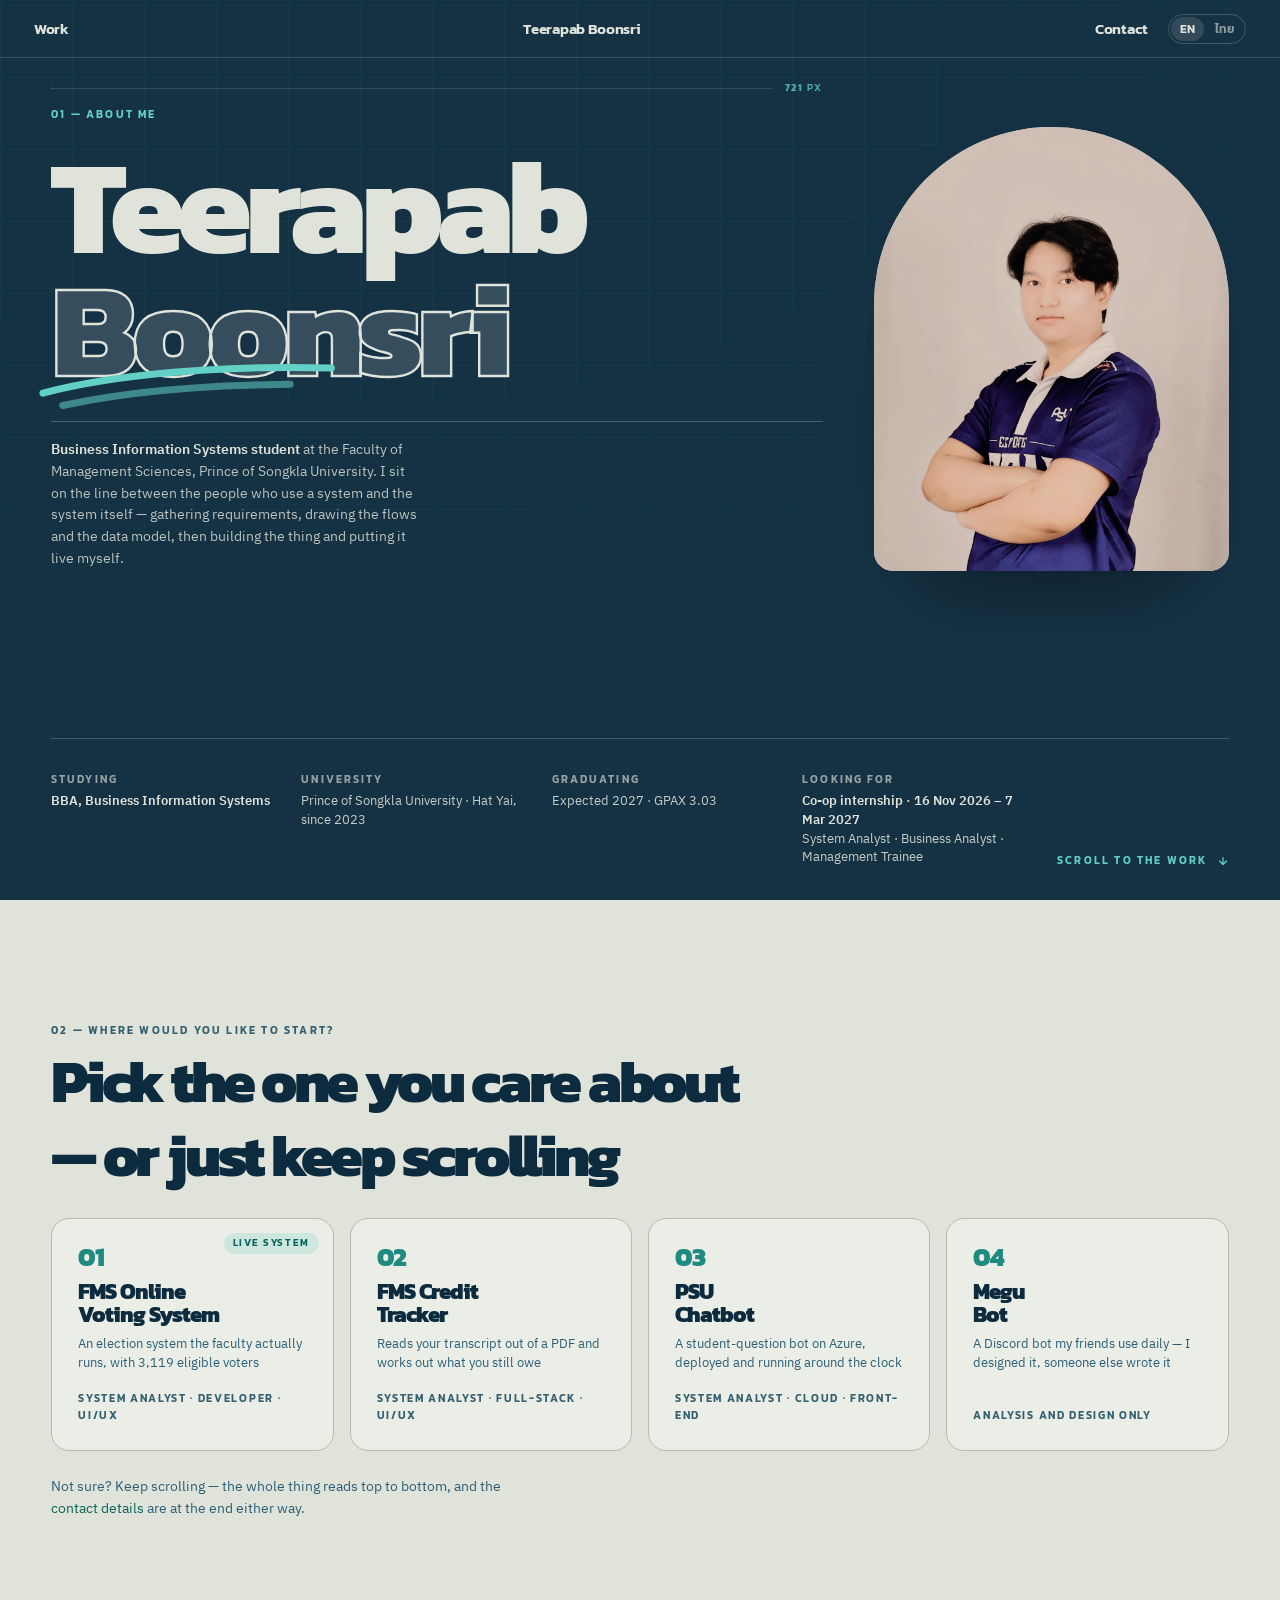
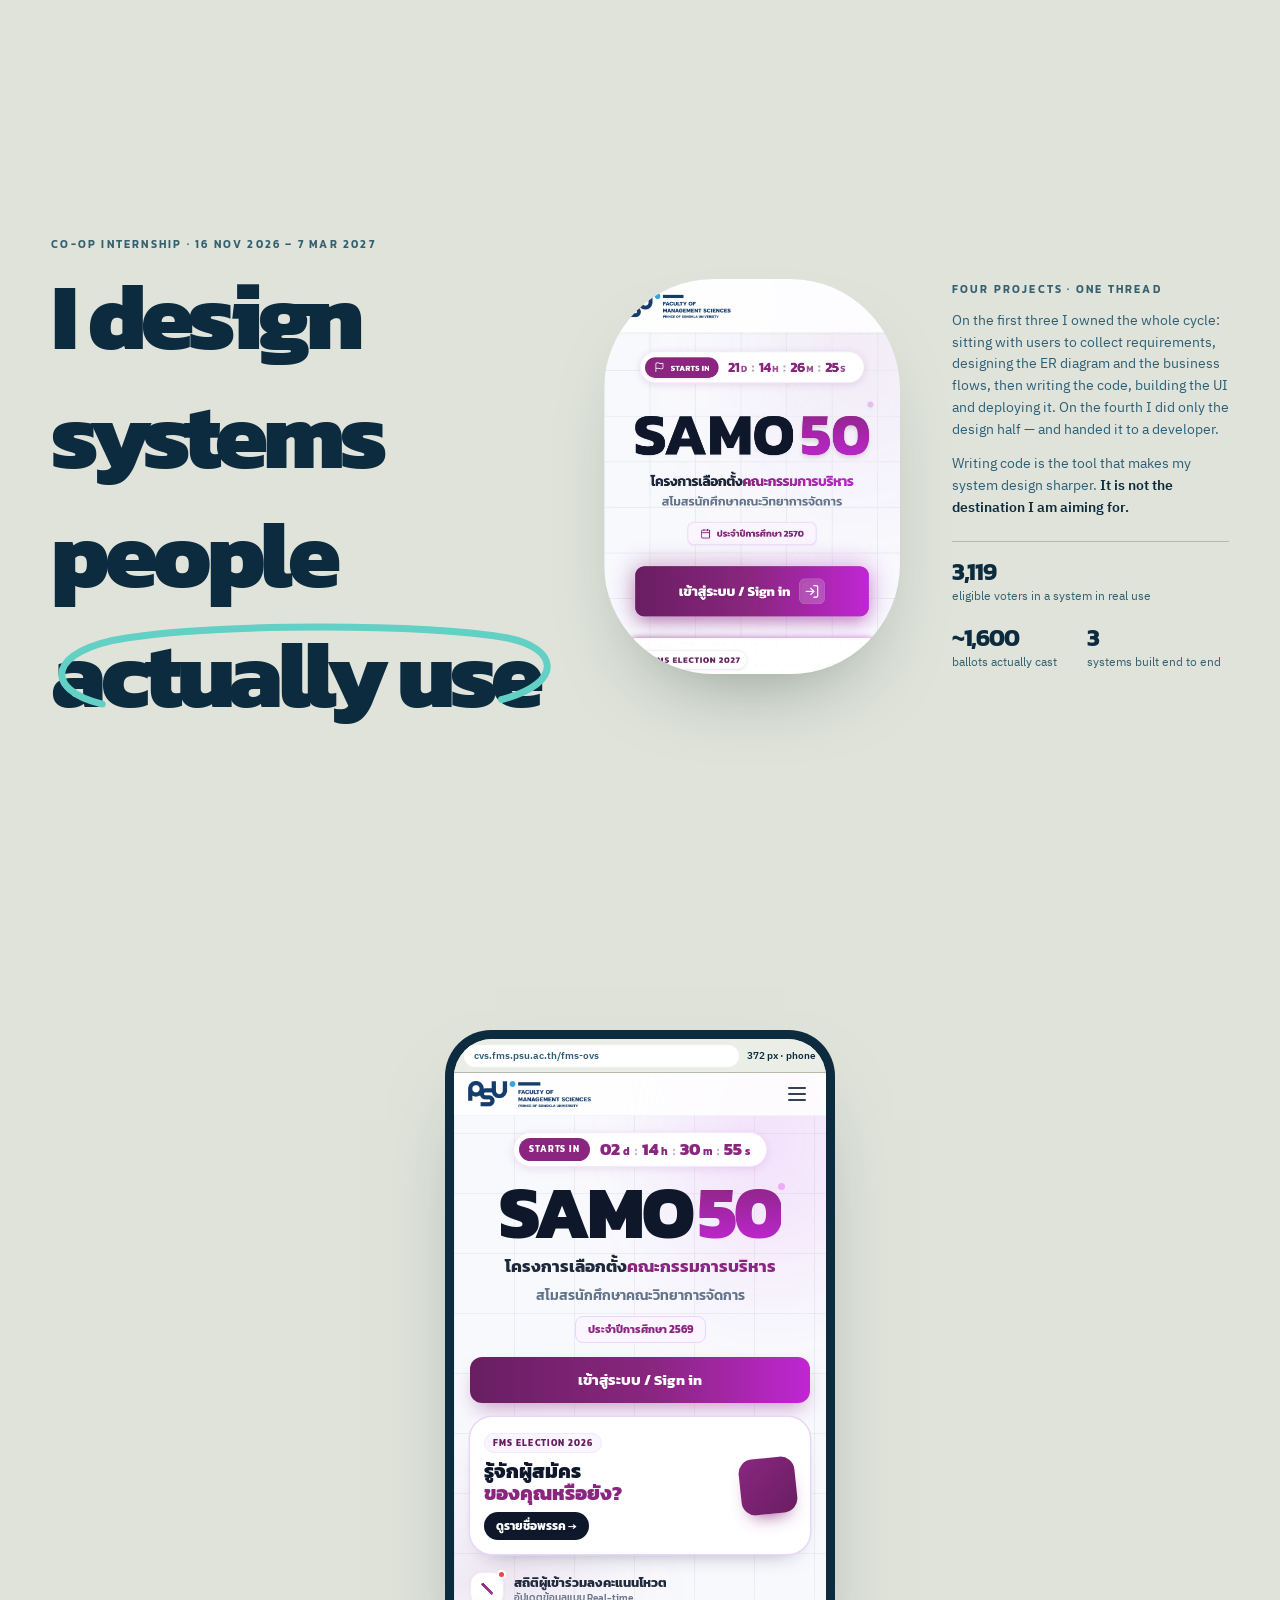
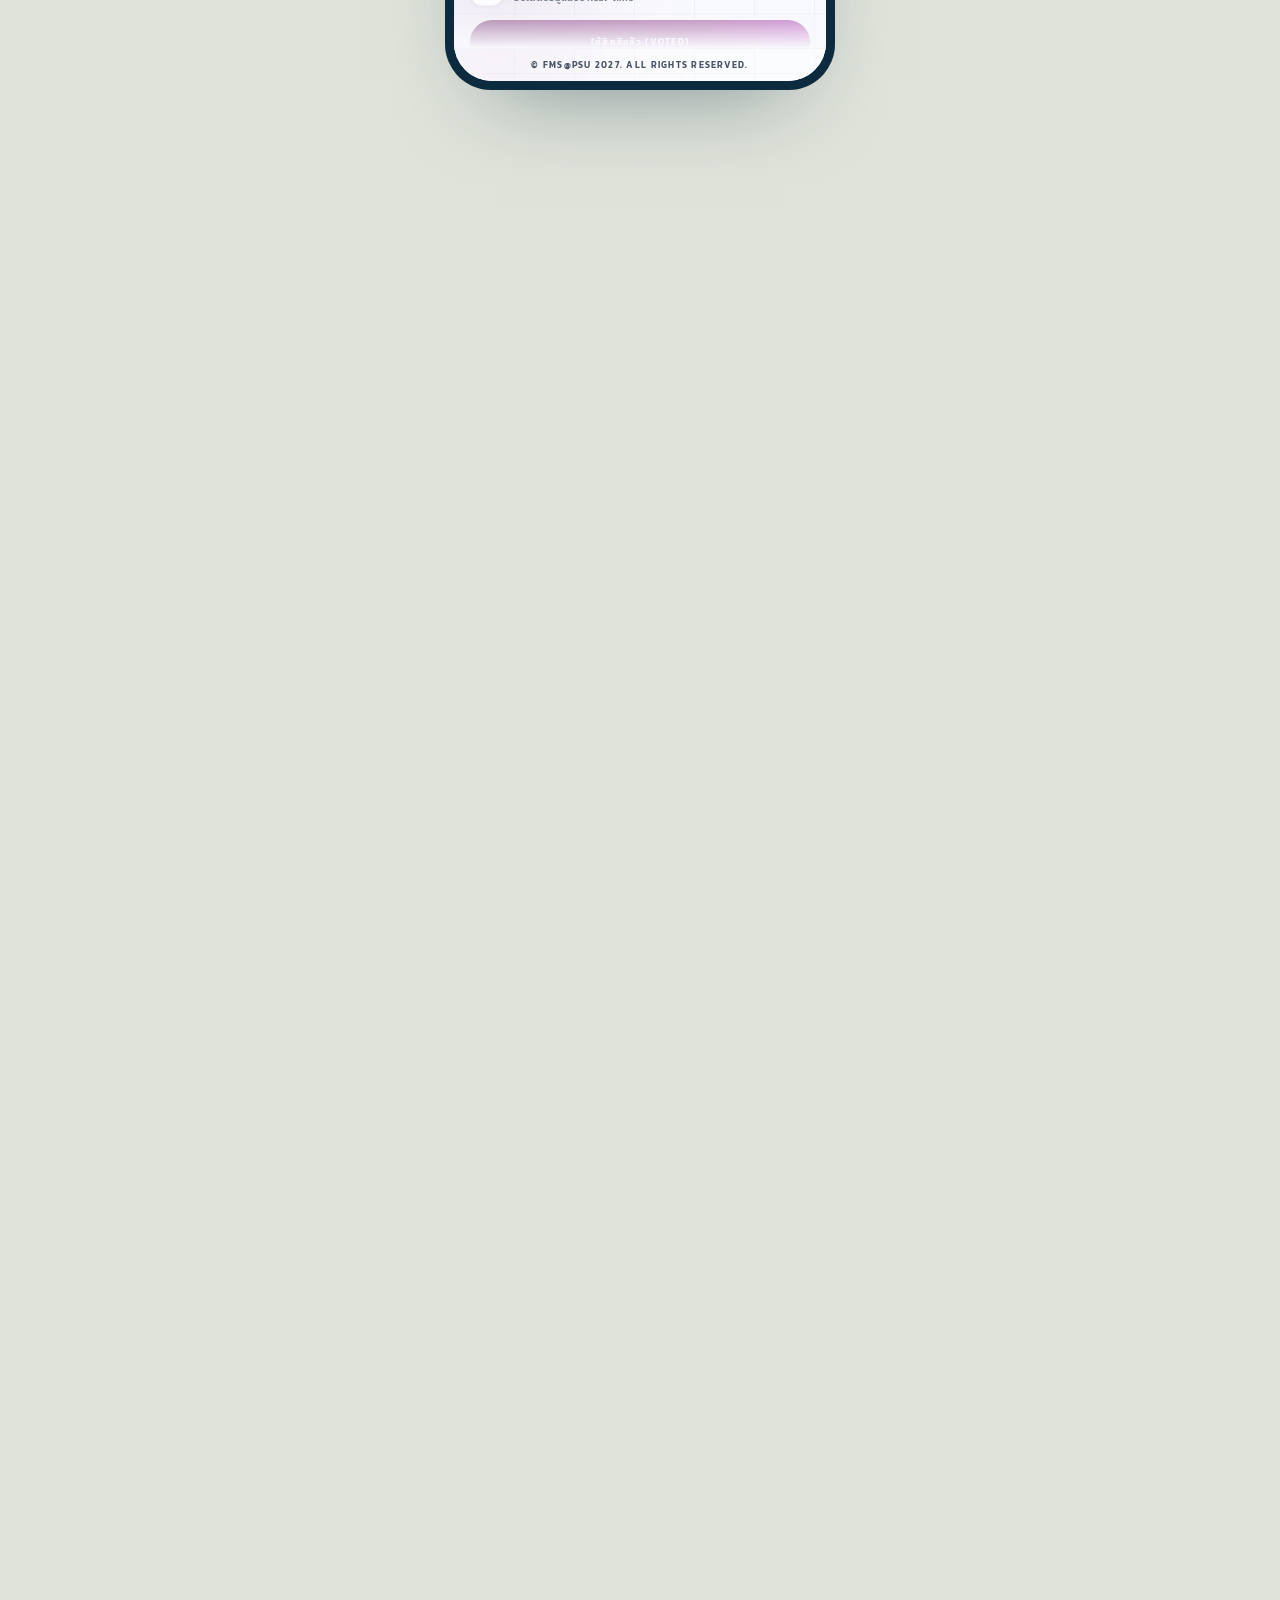
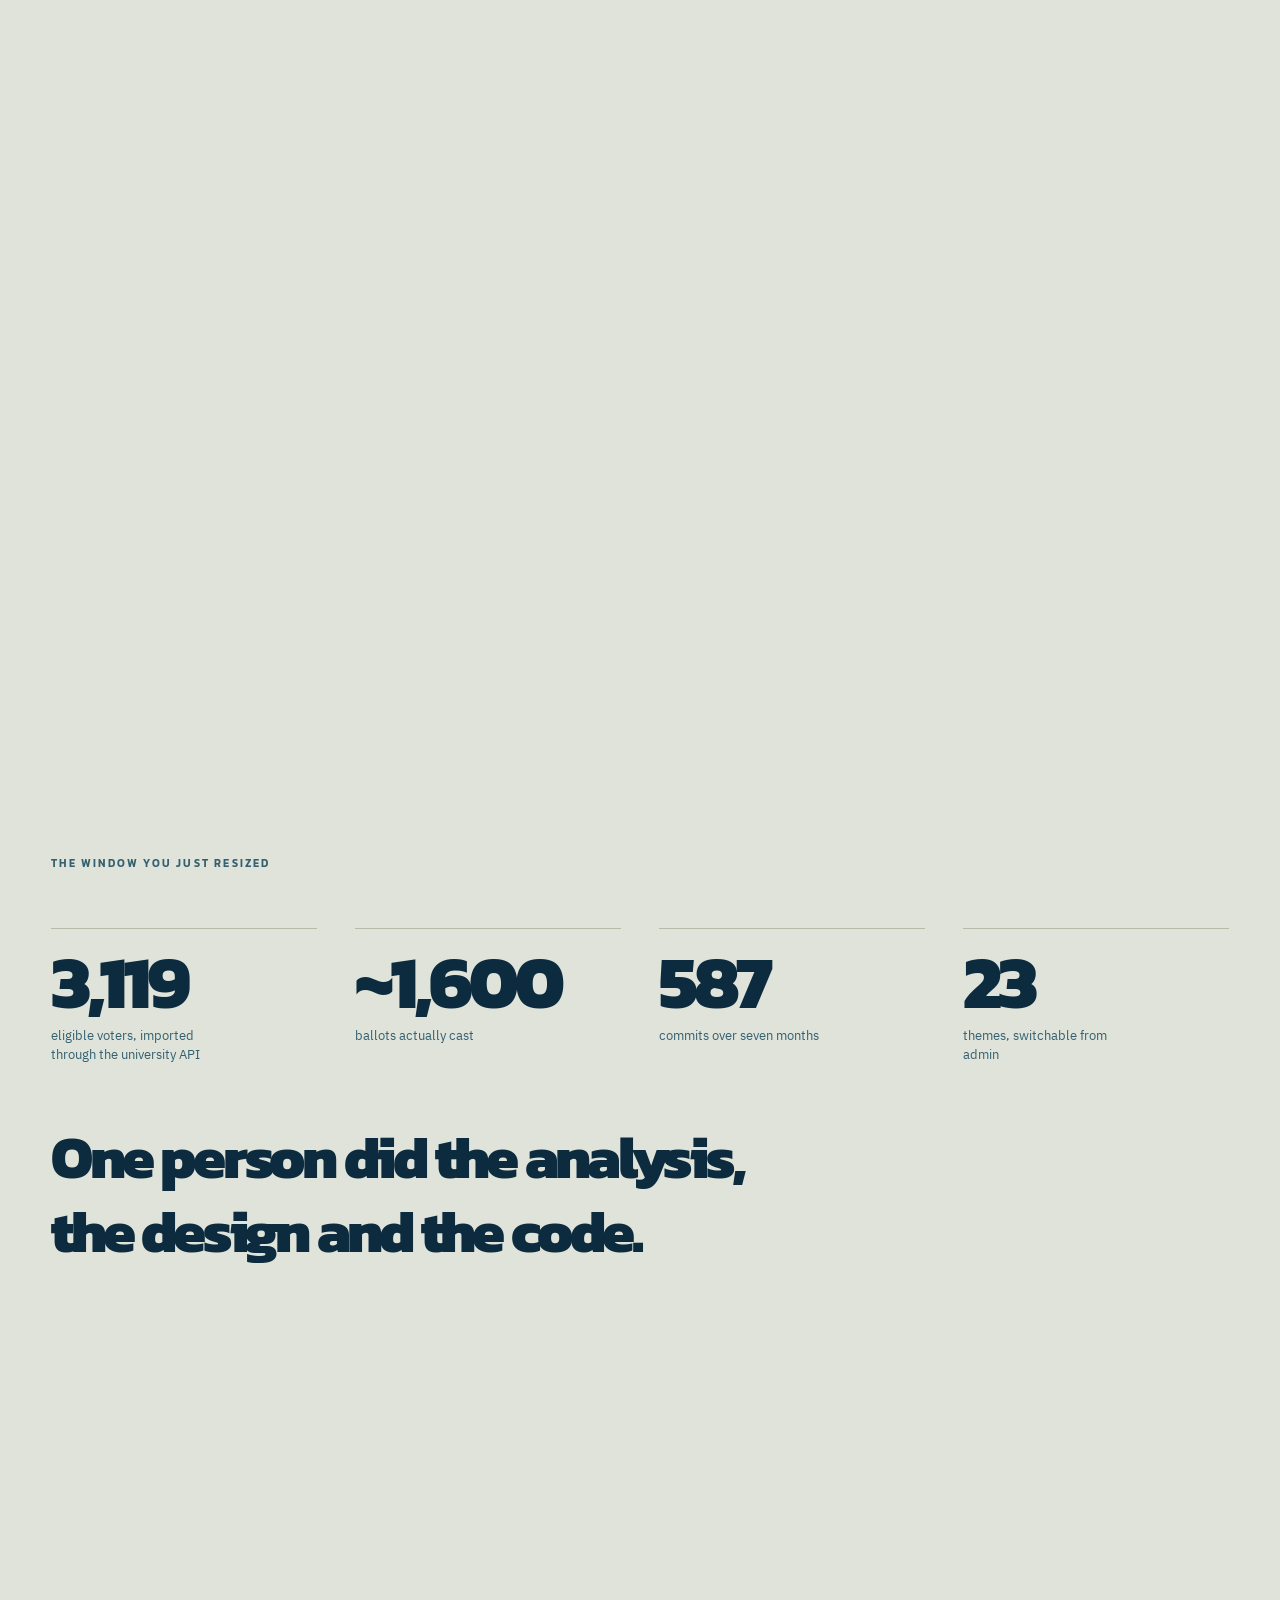
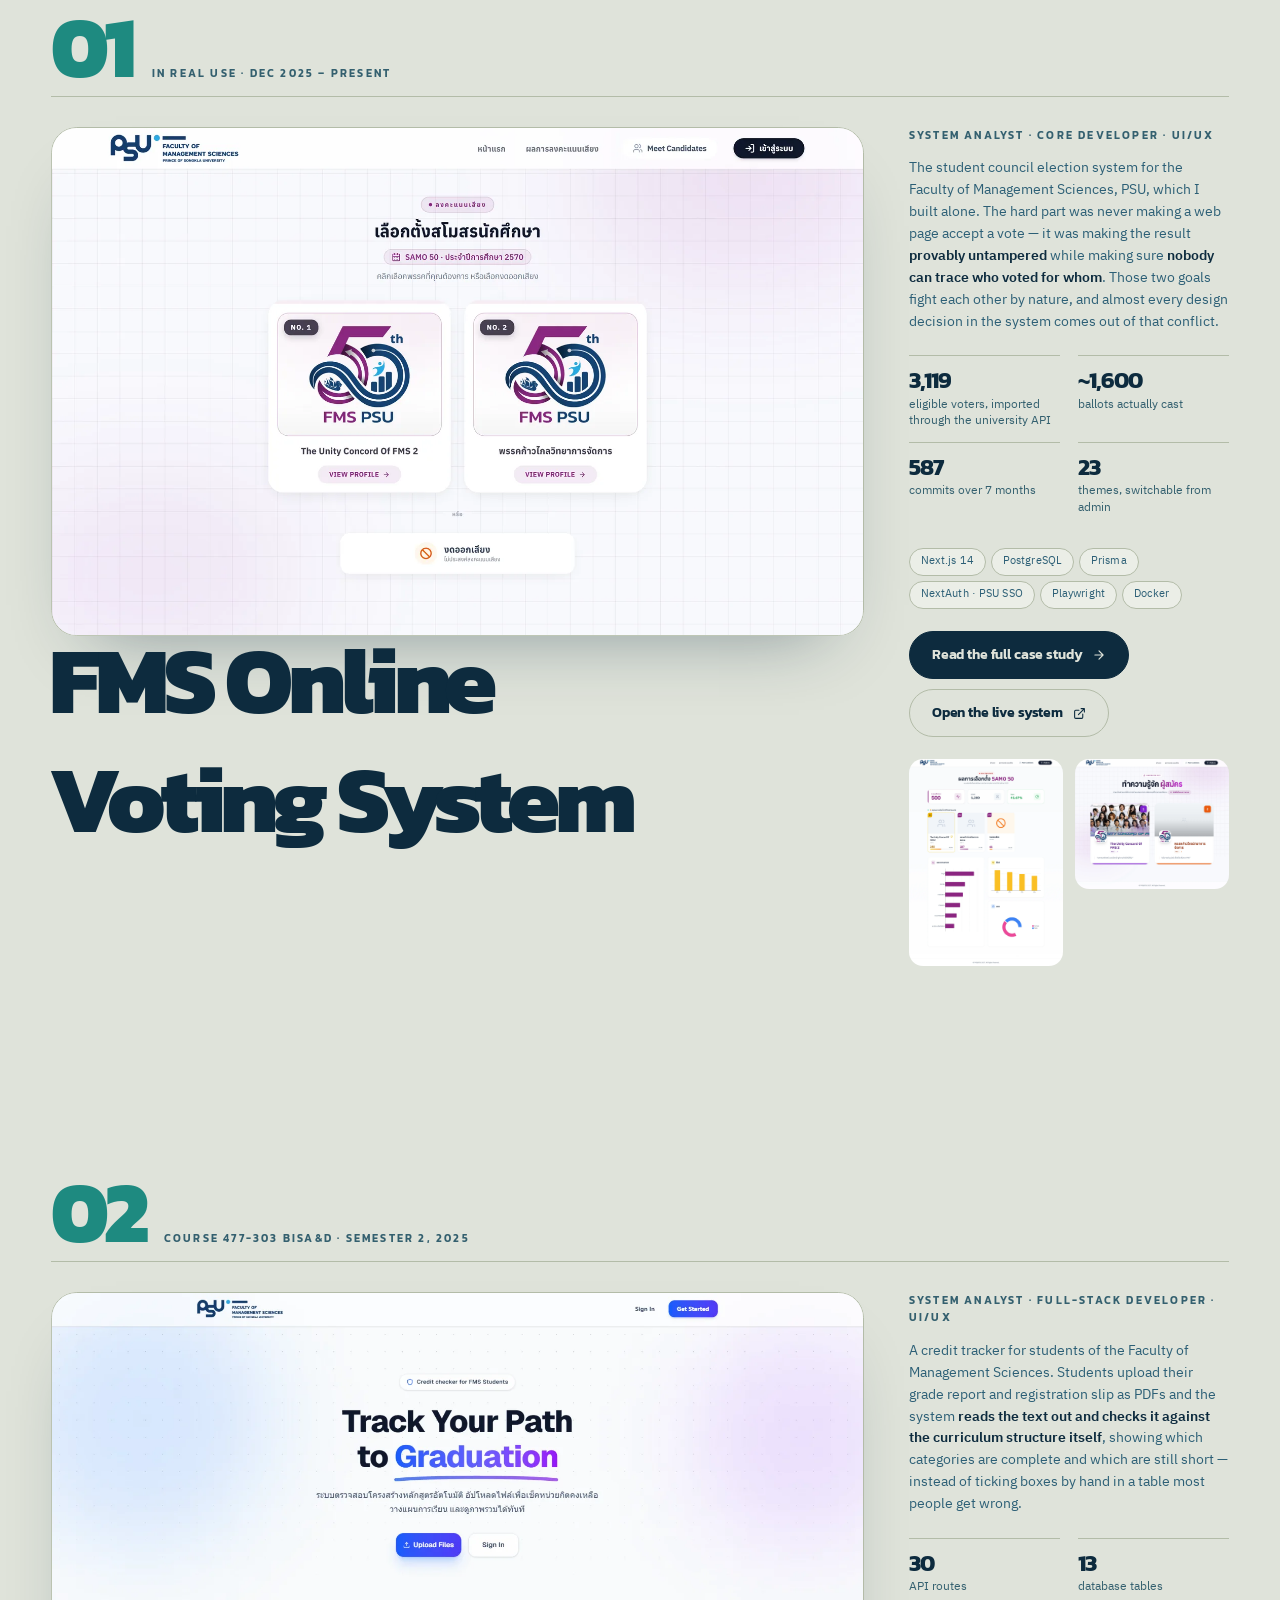
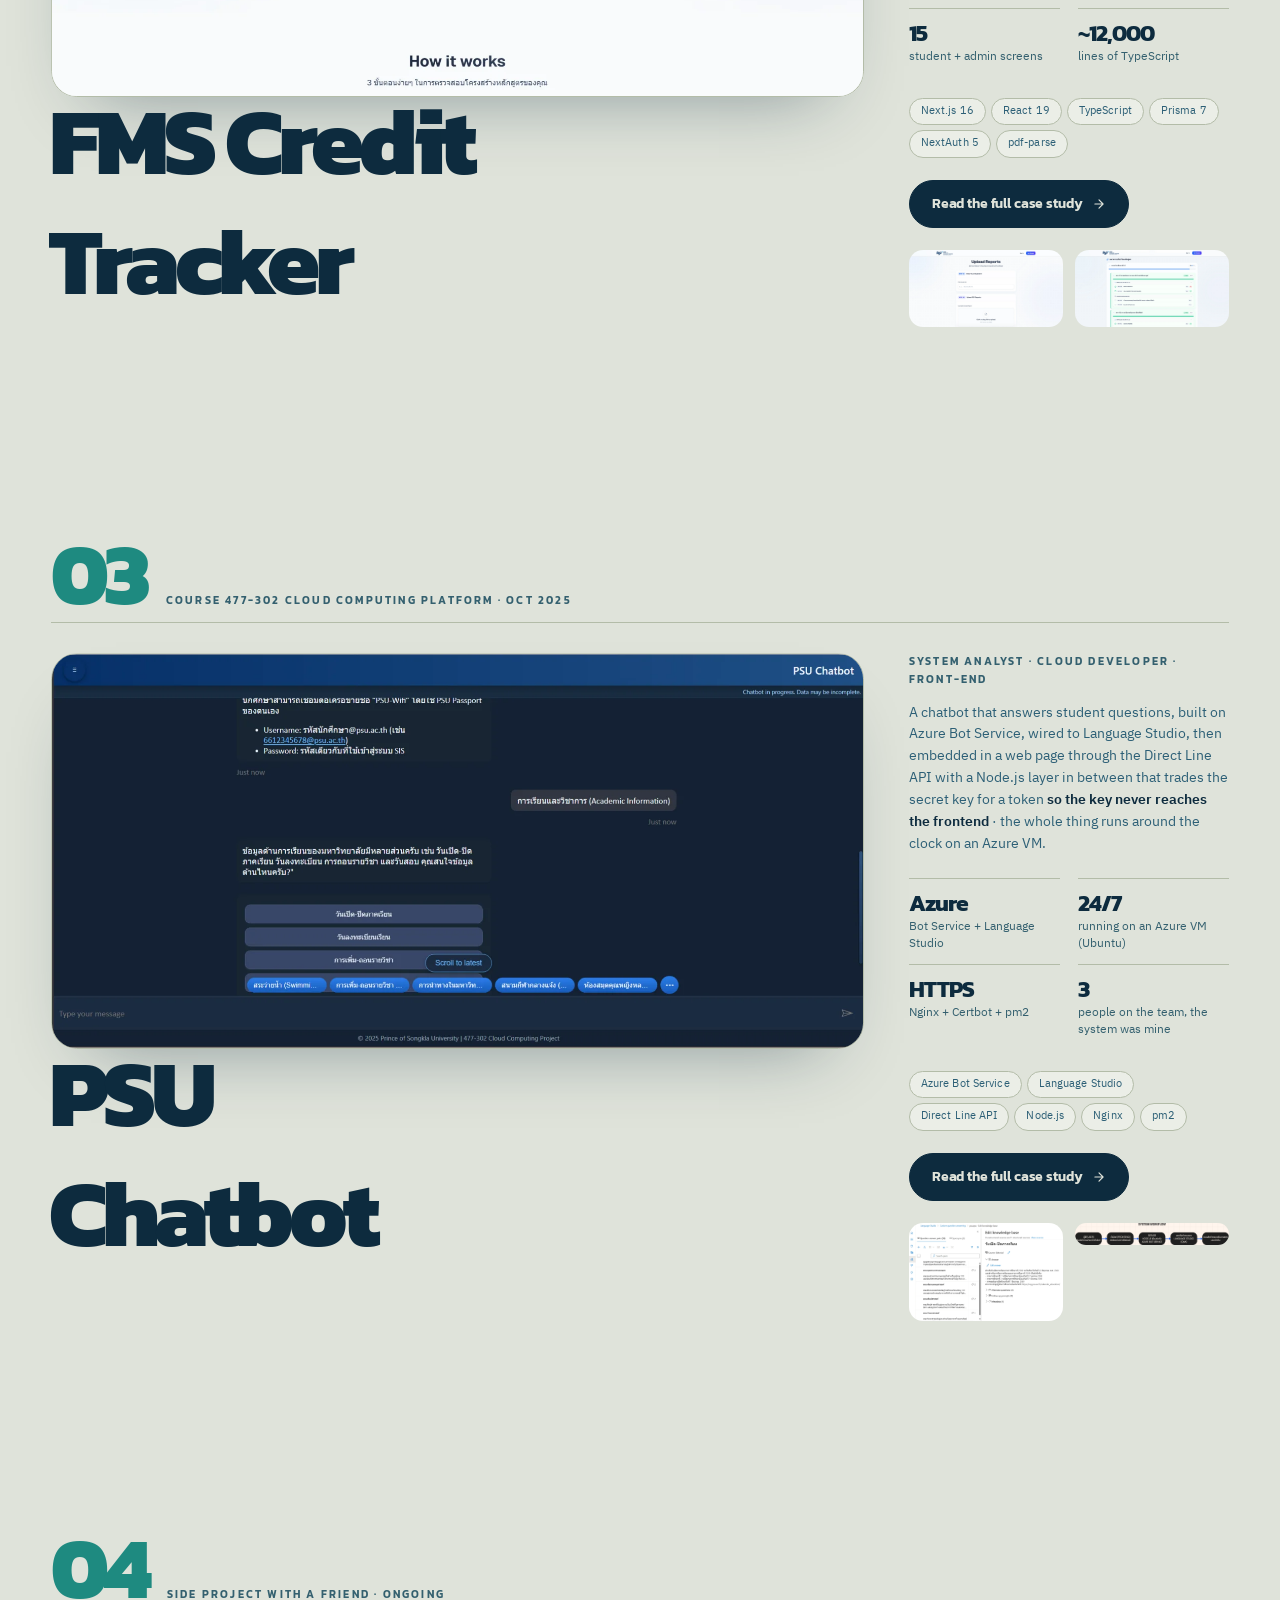
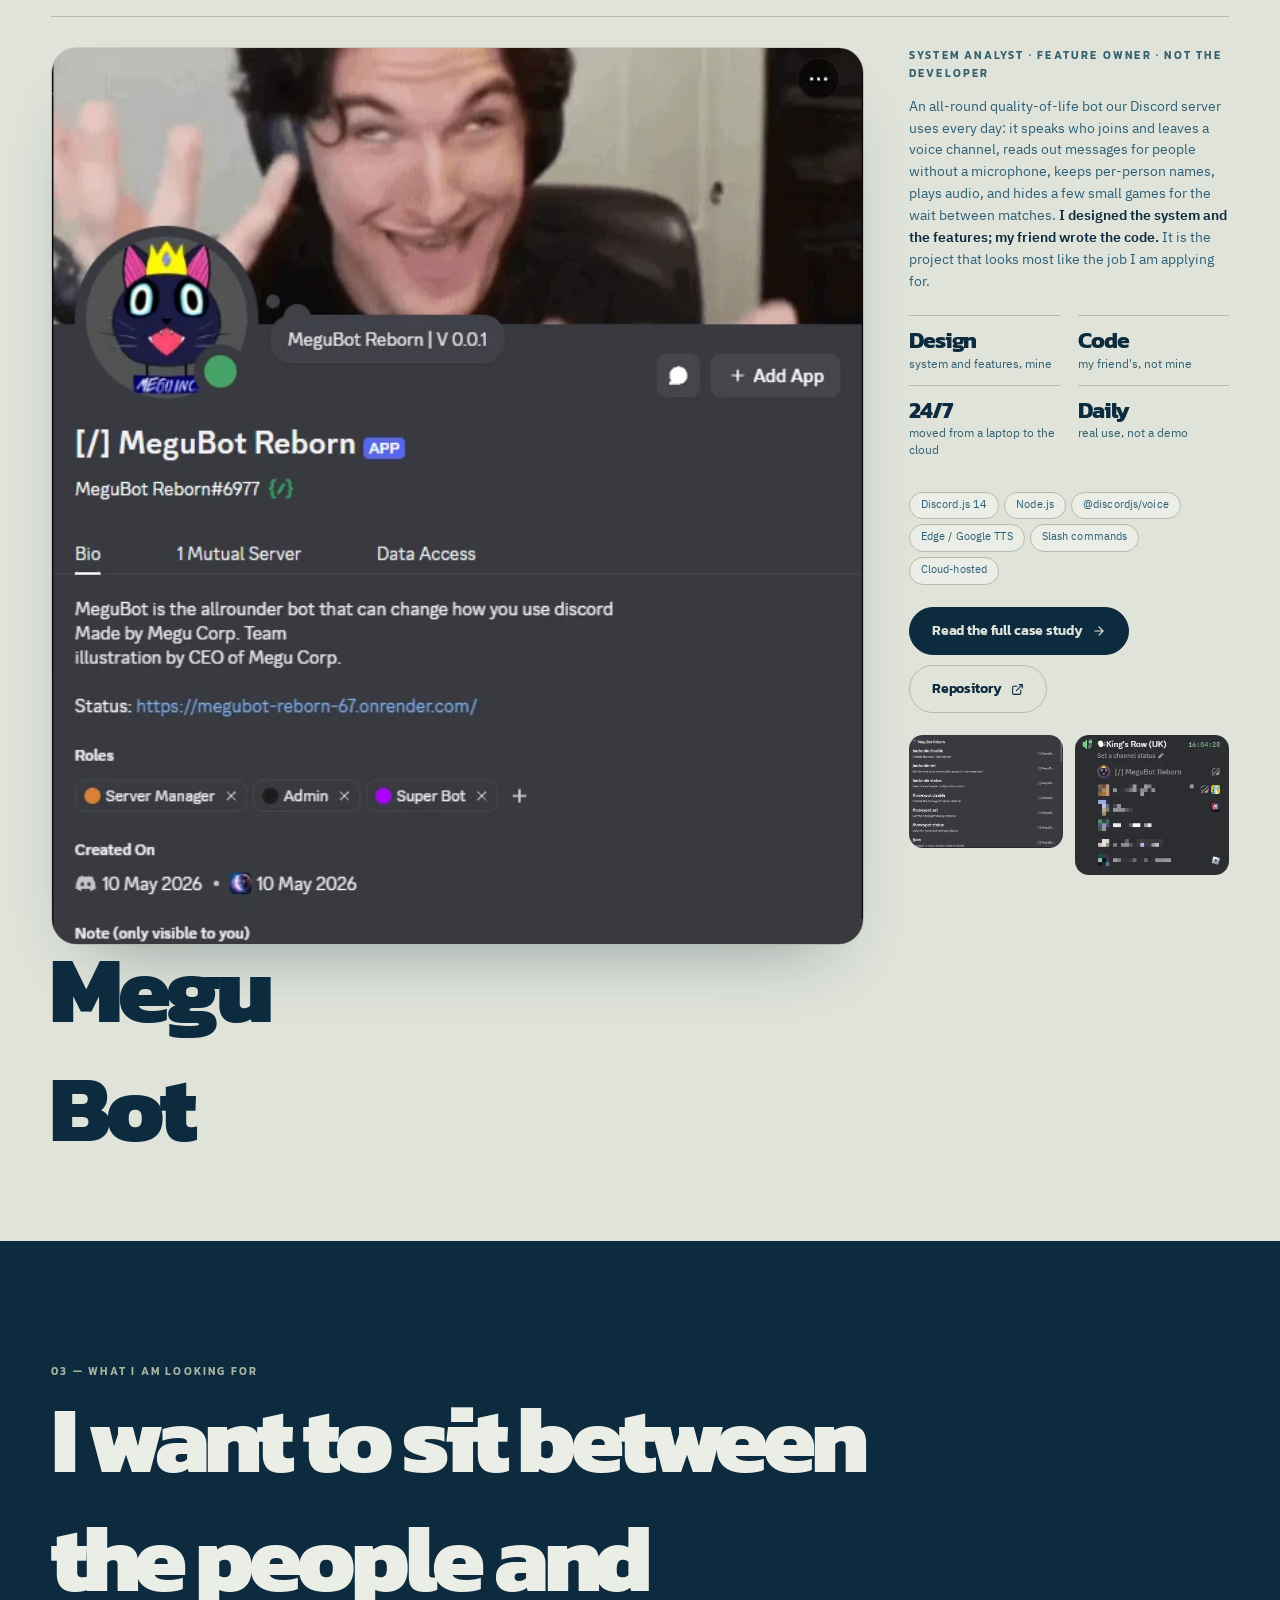
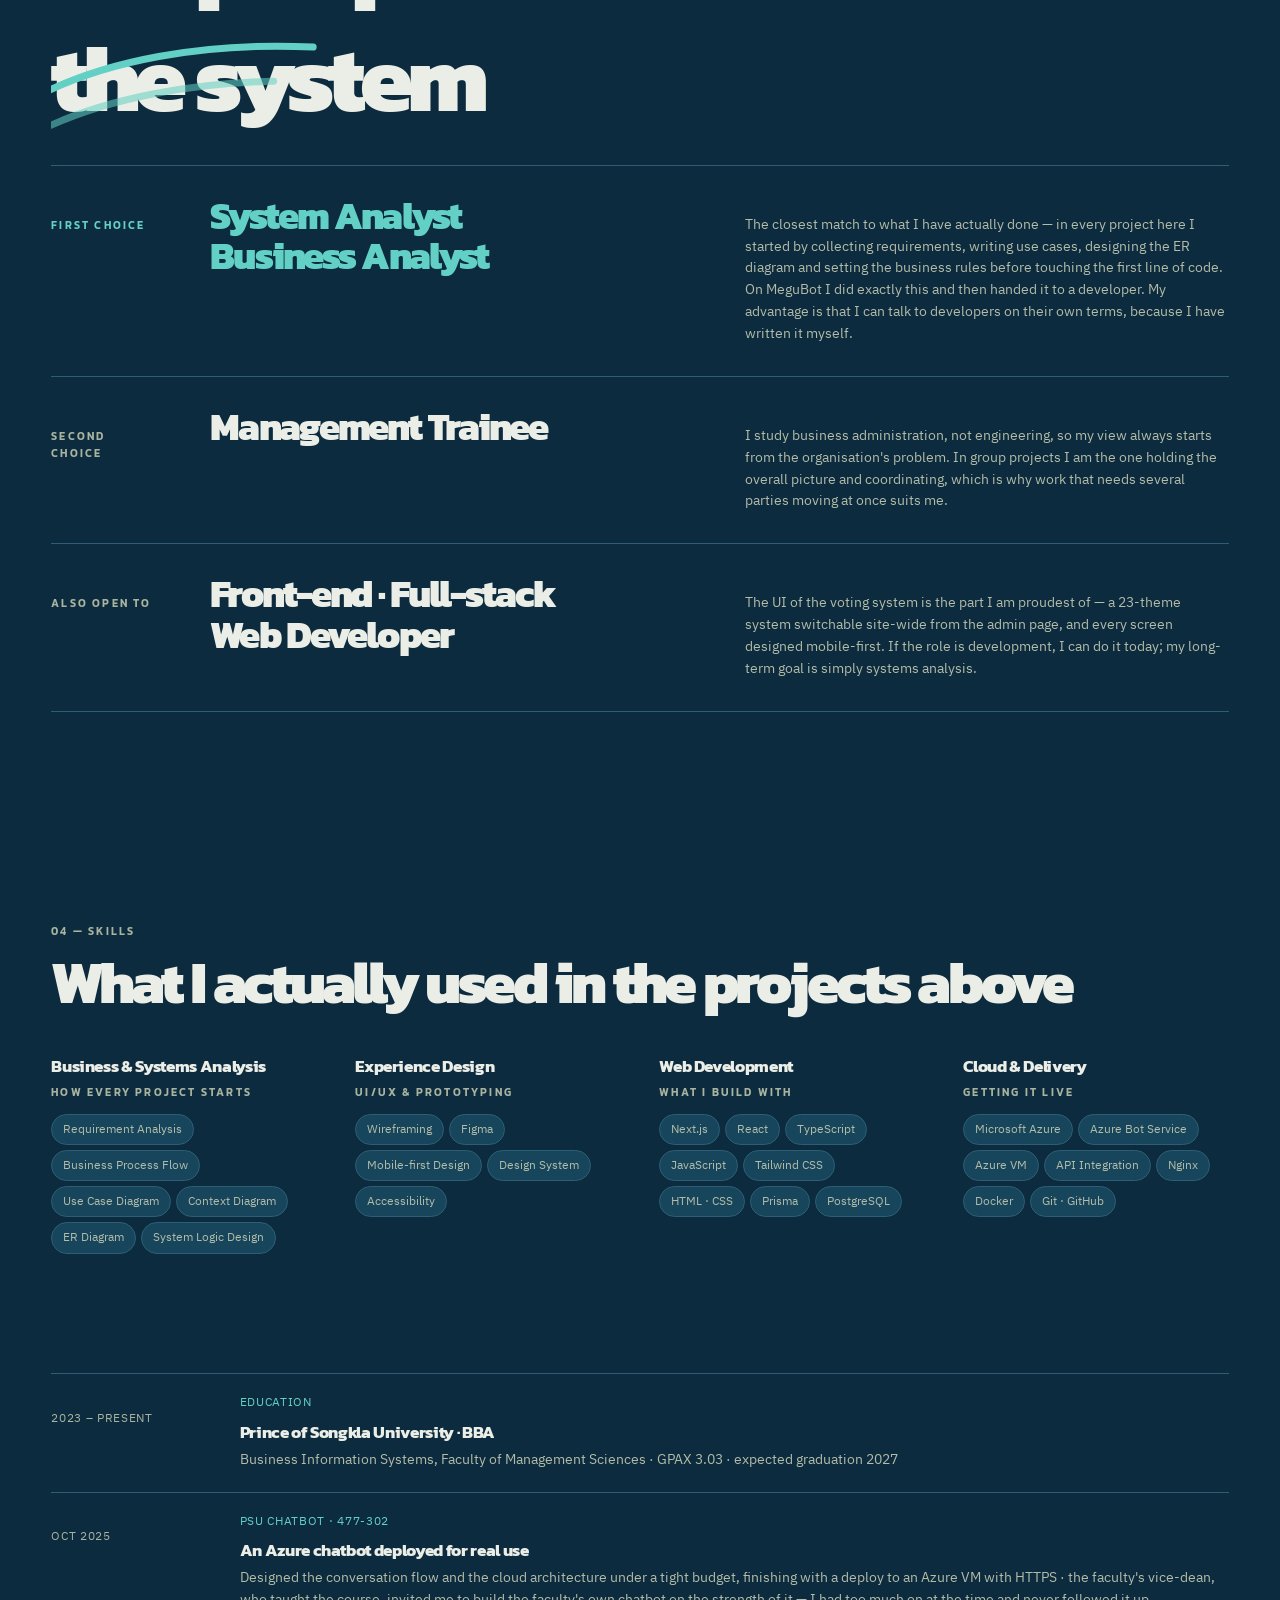
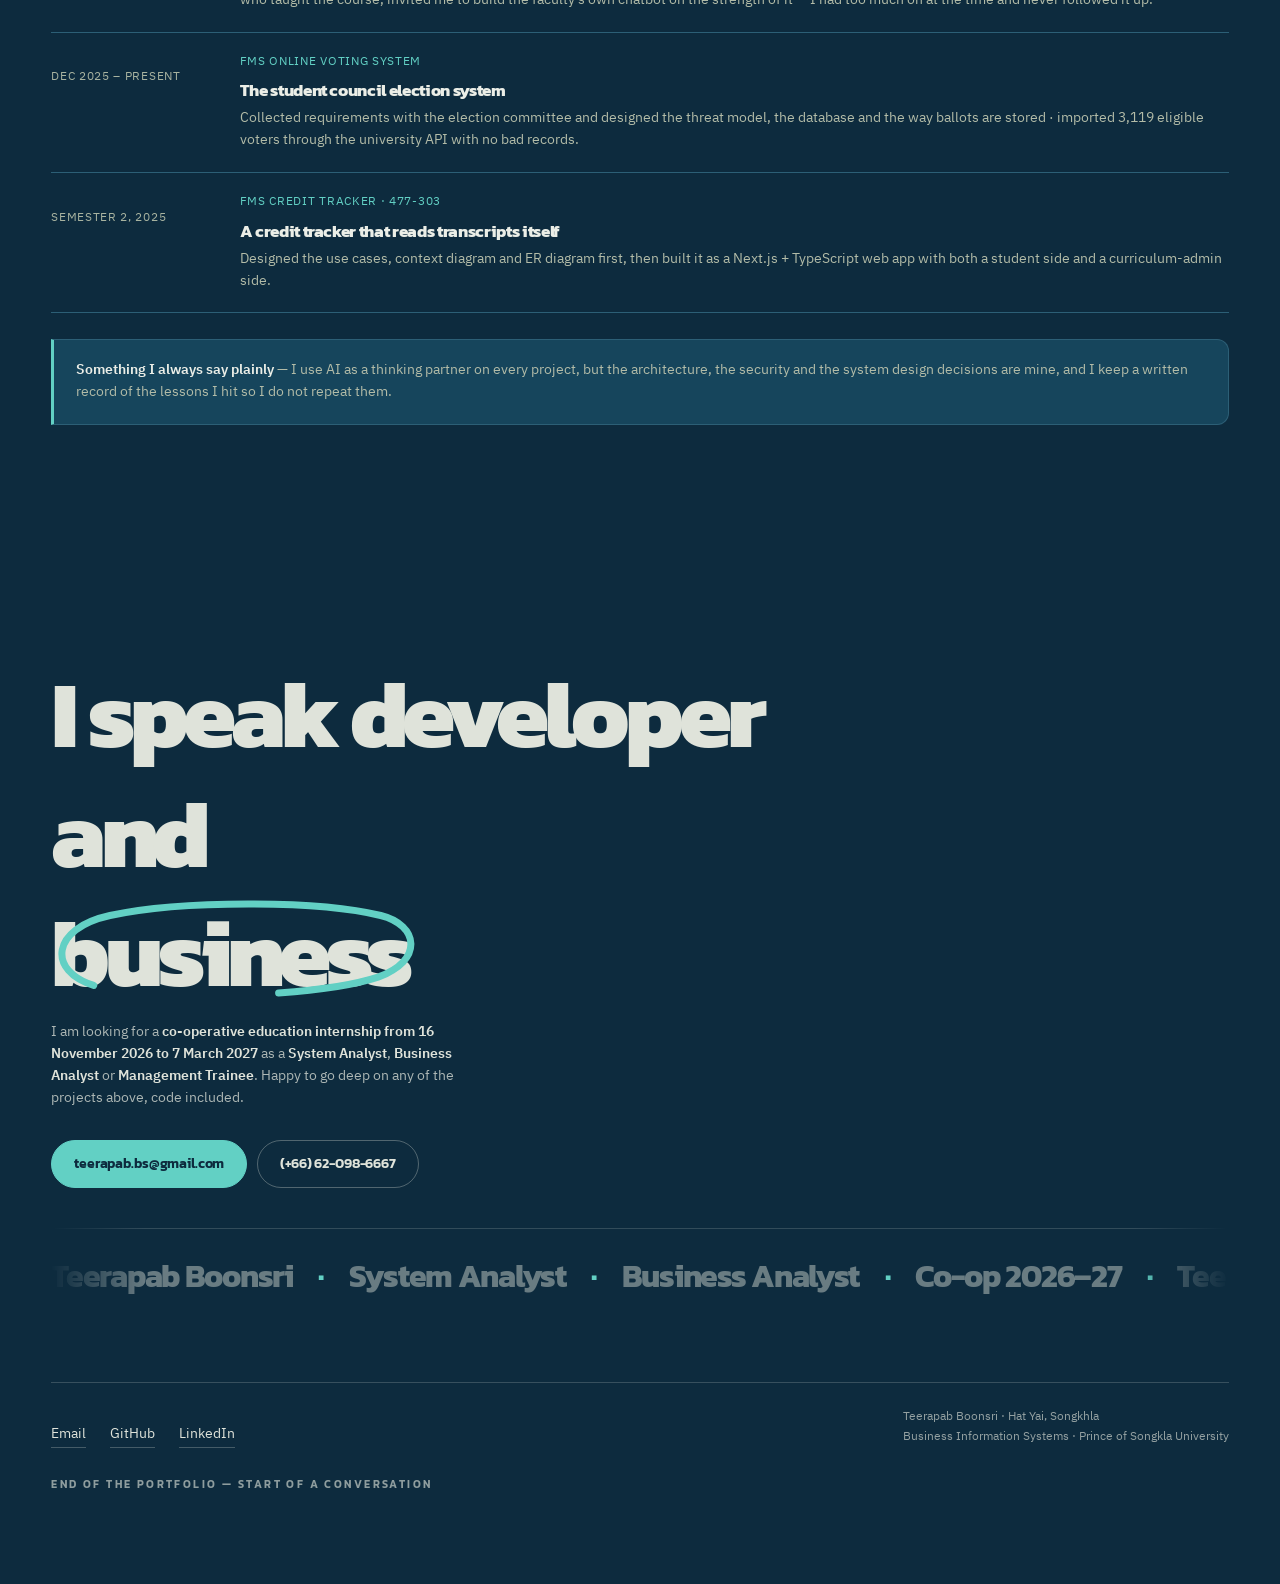
==== commit 75f35f8d: "feat: close out the plan — Scene 0.5, the last line-masks, and P7 on the landing page Four items the" ====
--- a/index.html
+++ b/index.html
@@ -607,7 +607,7 @@
 <section class="stage act-dark" id="roles">
   <div class="inner">
     <p class="tag up">03 — What I am looking for</p>
-    <h2 class="big big--l up" style="--d:60ms;margin-top:14px">
+    <h2 class="big big--l lm up" style="--d:60ms;margin-top:14px">
       I want to sit between<br>the people and <span class="mark-wrap">the system<svg class="scrawl" viewBox="0 0 300 32" preserveAspectRatio="none" aria-hidden="true"><path pathLength="1" d="M6 22C64 8 152 4 240 11c30 3 48 7 54 11"/><path pathLength="1" d="M18 29C78 17 168 14 246 20" style="opacity:.55"/></svg></span>
     </h2>
 
@@ -649,7 +649,7 @@
 <section class="stage stage--auto act-dark" id="cv">
   <div class="inner">
     <p class="tag up">04 — Skills</p>
-    <h2 class="big big--m up" style="--d:60ms;margin:14px 0 clamp(26px,4vw,44px)">What I actually used in the projects above</h2>
+    <h2 class="big big--m lm up" style="--d:60ms;margin:14px 0 clamp(26px,4vw,44px)">What I actually used in the projects above</h2>
 
     <div class="grid2">
       <div class="block up">
@@ -739,7 +739,7 @@
 <section class="stage end" id="contact">
   <div class="inner">
     <p class="tag up">06 — Contact</p>
-    <h2 class="big big--l up" style="--d:60ms;margin:16px 0 26px">
+    <h2 class="big big--l lm up" style="--d:60ms;margin:16px 0 26px">
       I speak developer<br>and <span class="mark-wrap">business<svg class="scrawl" viewBox="0 0 300 100" preserveAspectRatio="none" aria-hidden="true"><path pathLength="1" d="M50 78C16 66 18 30 62 19 114 6 216 6 262 19c28 8 32 38-2 52-48 18-164 20-214 7"/></svg></span>
     </h2>
 
@@ -751,8 +751,8 @@
     </p>
 
     <div class="btns up" style="--d:160ms;margin-top:30px">
-      <a class="btn" href="mailto:teerapab.bs@gmail.com">teerapab.bs@gmail.com</a>
-      <a class="btn btn--ghost" href="tel:+66620986667">(+66) 62-098-6667</a>
+      <a class="btn" href="mailto:teerapab.bs@gmail.com"><span class="swap" data-label="Say hello">teerapab.bs@gmail.com</span></a>
+      <a class="btn btn--ghost" href="tel:+66620986667"><span class="swap" data-label="Call me">(+66) 62-098-6667</span></a>
     </div>
 
     <!-- End credits. Decorative and aria-hidden: the name is already the page's
--- a/assets/verdure.css
+++ b/assets/verdure.css
@@ -444,6 +444,30 @@
   transform: translateY(calc(var(--cp, 0) * 64px));
   opacity: calc(1 - .72 * var(--cp, 0));
   will-change: transform, opacity;
+}
+
+/* SCENE 0.5 — the title sequence comes apart on the way out.
+   The two name lines shear in opposite directions and the dimension line
+   retracts the way it was drawn, so the opening does not merely fade: it
+   un-draws itself back into the rules it was built from, and then the light
+   half of the page arrives. Both are driven by the same --cp the parallax
+   uses, so there is no second scroll listener and no JS at all beyond the one
+   variable already being written.
+
+   2vw, not more: the lines must part visibly without either one reaching the
+   panel edge at 360px, where the surname already fills the width. */
+.cover__name .line:nth-child(1) { transform: translateX(calc(var(--cp, 0) * -2vw)); }
+.cover__name .line:nth-child(2) { transform: translateX(calc(var(--cp, 0) *  2vw)); }
+/* The bar retracts with clip-path, NOT with transform. transform is already
+   spoken for by the load-in scaleX, and that rule carries a 900ms transition —
+   reusing it would put a 900ms lag between the scroll and the line, which on a
+   scroll-driven value reads as a bug. clip-path has no transition declared, so
+   it tracks the wheel exactly. */
+.cover .measure__bar { clip-path: inset(0 calc(var(--cp, 0) * 100%) 0 0); }
+
+@media (prefers-reduced-motion: reduce) {
+  .cover__name .line { transform: none; }
+  .cover .measure__bar { clip-path: none; }
 }
 
 /* Short desktop screens — 1366×768 and 1280×720 laptops — are where most people
@@ -1647,3 +1671,90 @@
 @media (prefers-reduced-motion: reduce) {
   .nav-panel, html.nav-in::before, .nav-label { display: none; }
 }
+
+
+/* ══════════════════════════════════════════════════════════════════════════
+   P7 · MICRO-INTERACTIONS — the landing page half.
+   The same three moves as assets/style.css, under this sheet's tokens:
+   CHANGE ONE, CHANGE THE OTHER. Hover is the one motion a visitor triggers
+   themselves, so it is the one place the site can answer back.
+   ══════════════════════════════════════════════════════════════════════════ */
+
+/* ── label swap ───────────────────────────────────────────────────────────
+   Ported verbatim from style.css. data-label needs no second copy in the
+   markup and keeps the duplicate out of the accessibility tree. */
+.swap {
+  position: relative; display: inline-block; overflow: hidden;
+  vertical-align: bottom; padding-block: .14em; margin-block: -.14em;
+}
+.swap > span { display: block; transition: transform var(--t1) var(--ease); }
+/* the incoming copy waits one full box below, outside the mask */
+.swap > span + span,
+.swap[data-label]::after {
+  position: absolute; left: 0; top: .14em; width: 100%; display: block;
+  transform: translateY(calc(100% + .14em));
+  transition: transform var(--t1) var(--ease);
+}
+.swap[data-label]::after { content: attr(data-label); }
+
+/* Hover is read off the interactive ANCESTOR, not off .swap itself: the label
+   sits inside a button's padding, and a visitor over the padding is hovering
+   the button. .swap:hover would leave a dead ring around the text.
+   :first-child, so the parked copy is not dragged up along with it. */
+a:hover .swap > span:first-child, a:focus-visible .swap > span:first-child,
+button:hover .swap > span:first-child, button:focus-visible .swap > span:first-child {
+  transform: translateY(calc(-100% - .14em));
+}
+a:hover .swap > span + span, a:focus-visible .swap > span + span,
+button:hover .swap > span + span, button:focus-visible .swap > span + span,
+a:hover .swap[data-label]::after, a:focus-visible .swap[data-label]::after,
+button:hover .swap[data-label]::after, button:focus-visible .swap[data-label]::after {
+  transform: none;
+}
+
+@media (prefers-reduced-motion: reduce) {
+  /* no swap at all rather than an instant jump: teleporting a word is a glitch,
+     not a reduced version of a slide. Both copies stay exactly where they are. */
+  .swap > span, .swap > span + span, .swap[data-label]::after { transition: none; }
+  a:hover .swap > span:first-child, a:focus-visible .swap > span:first-child,
+  button:hover .swap > span:first-child, button:focus-visible .swap > span:first-child {
+    transform: none;
+  }
+  a:hover .swap > span + span, a:focus-visible .swap > span + span,
+  button:hover .swap > span + span, button:focus-visible .swap > span + span,
+  a:hover .swap[data-label]::after, a:focus-visible .swap[data-label]::after,
+  button:hover .swap[data-label]::after, button:focus-visible .swap[data-label]::after {
+    transform: translateY(calc(100% + .14em));
+  }
+}
+
+/* ── underlines that draw themselves ──────────────────────────────────────
+   A link that simply turns a colour on hover is the default everything has.
+   Drawing the rule left to right is the same grammar as every other line on
+   this site (law L3) — structure gets drawn, it does not appear. */
+.bar a, .foot a, .pick__skip a, .cover__cue {
+  position: relative; text-decoration: none;
+}
+.bar a::after, .foot a::after, .pick__skip a::after {
+  content: ''; position: absolute; left: 0; right: 0; bottom: -3px; height: 1px;
+  background: currentColor; transform: scaleX(0); transform-origin: left;
+  transition: transform var(--t1) var(--ease);
+}
+.bar a:hover::after, .bar a:focus-visible::after,
+.foot a:hover::after, .foot a:focus-visible::after,
+.pick__skip a:hover::after, .pick__skip a:focus-visible::after { transform: scaleX(1); }
+/* the footer links already carry a permanent rule; that one is the track the
+   drawn one runs over, so it stays and only loses its hover recolour */
+.foot a { border-bottom-color: transparent; }
+
+/* ── images lean in ───────────────────────────────────────────────────────
+   Both frames already clip, so the scale happens inside the border radius. */
+.shot, .capsule { overflow: hidden; }
+.shot img, .capsule img { transition: transform var(--t3) var(--ease); }
+.shot:hover img, .capsule:hover img { transform: scale(1.03); }
+
+@media (prefers-reduced-motion: reduce) {
+  .bar a::after, .foot a::after, .pick__skip a::after,
+  .shot img, .capsule img { transition: none; }
+  .shot:hover img, .capsule:hover img { transform: none; }
+}
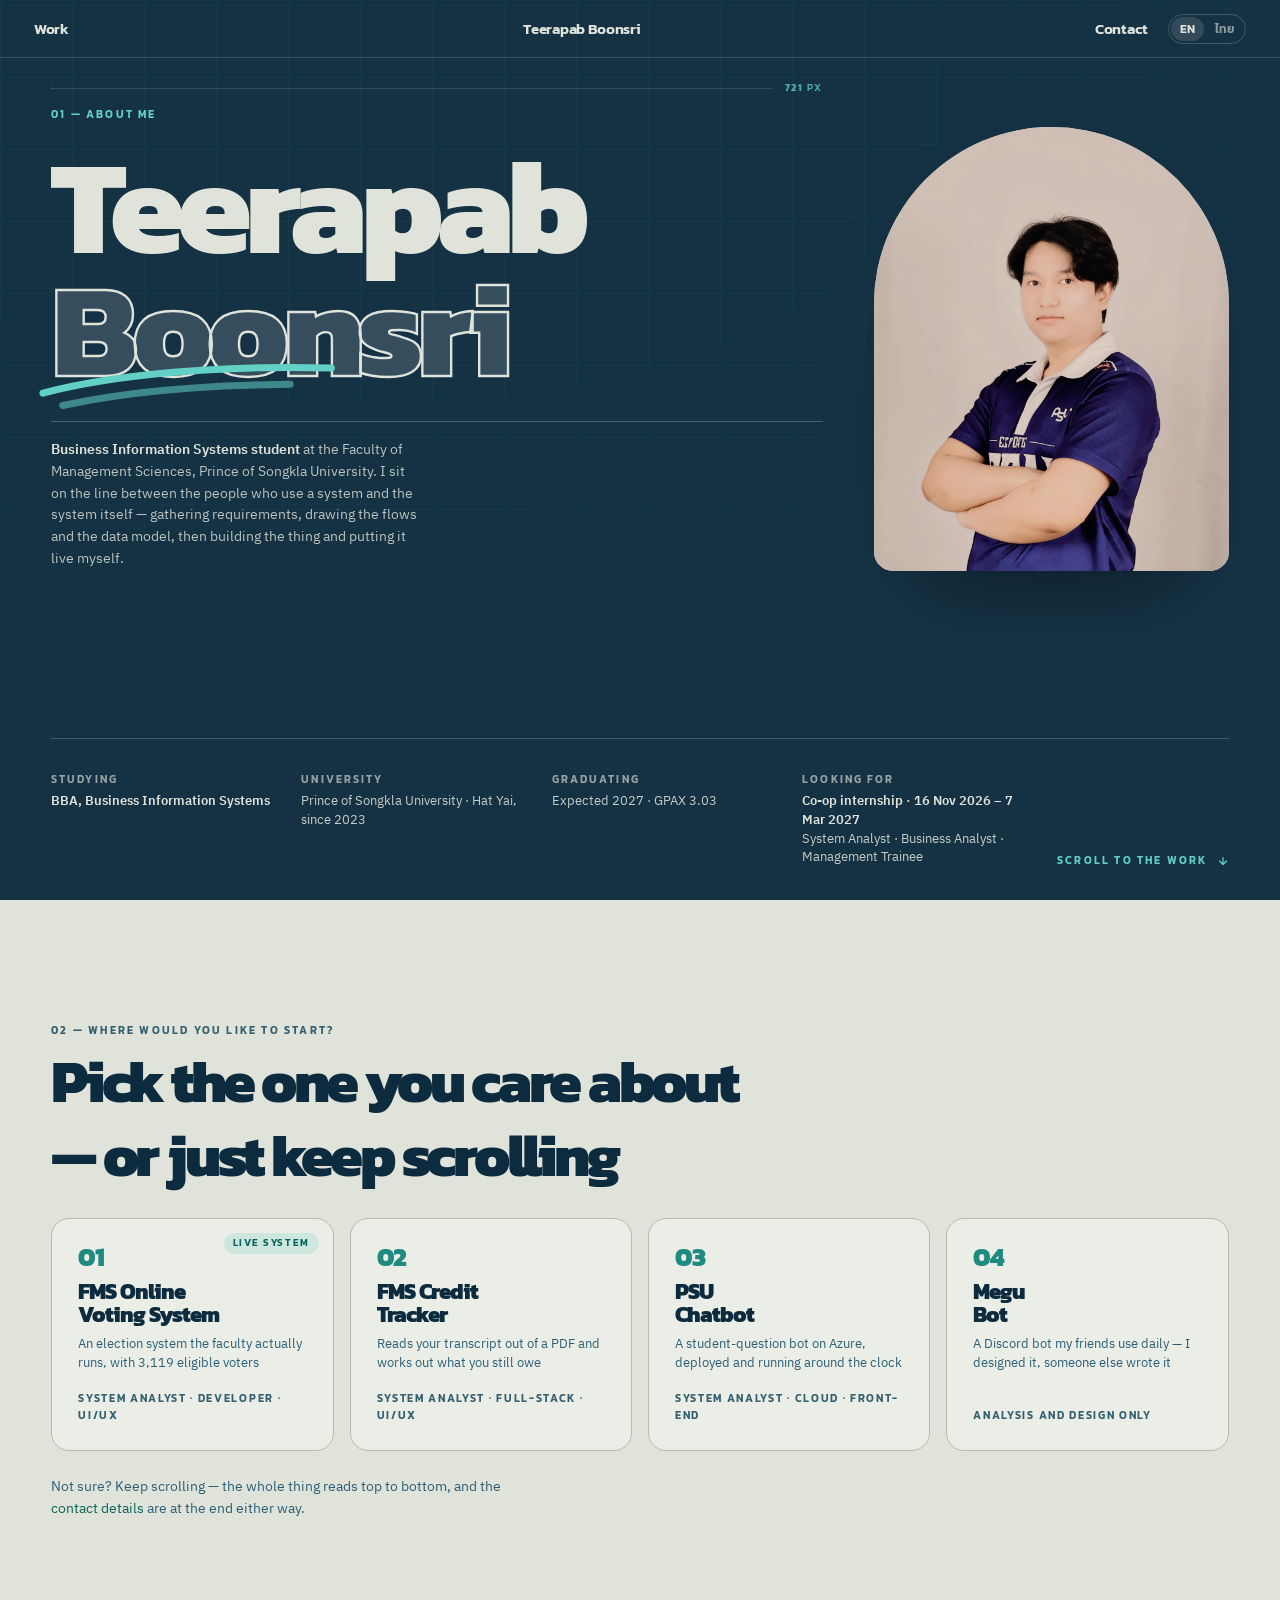
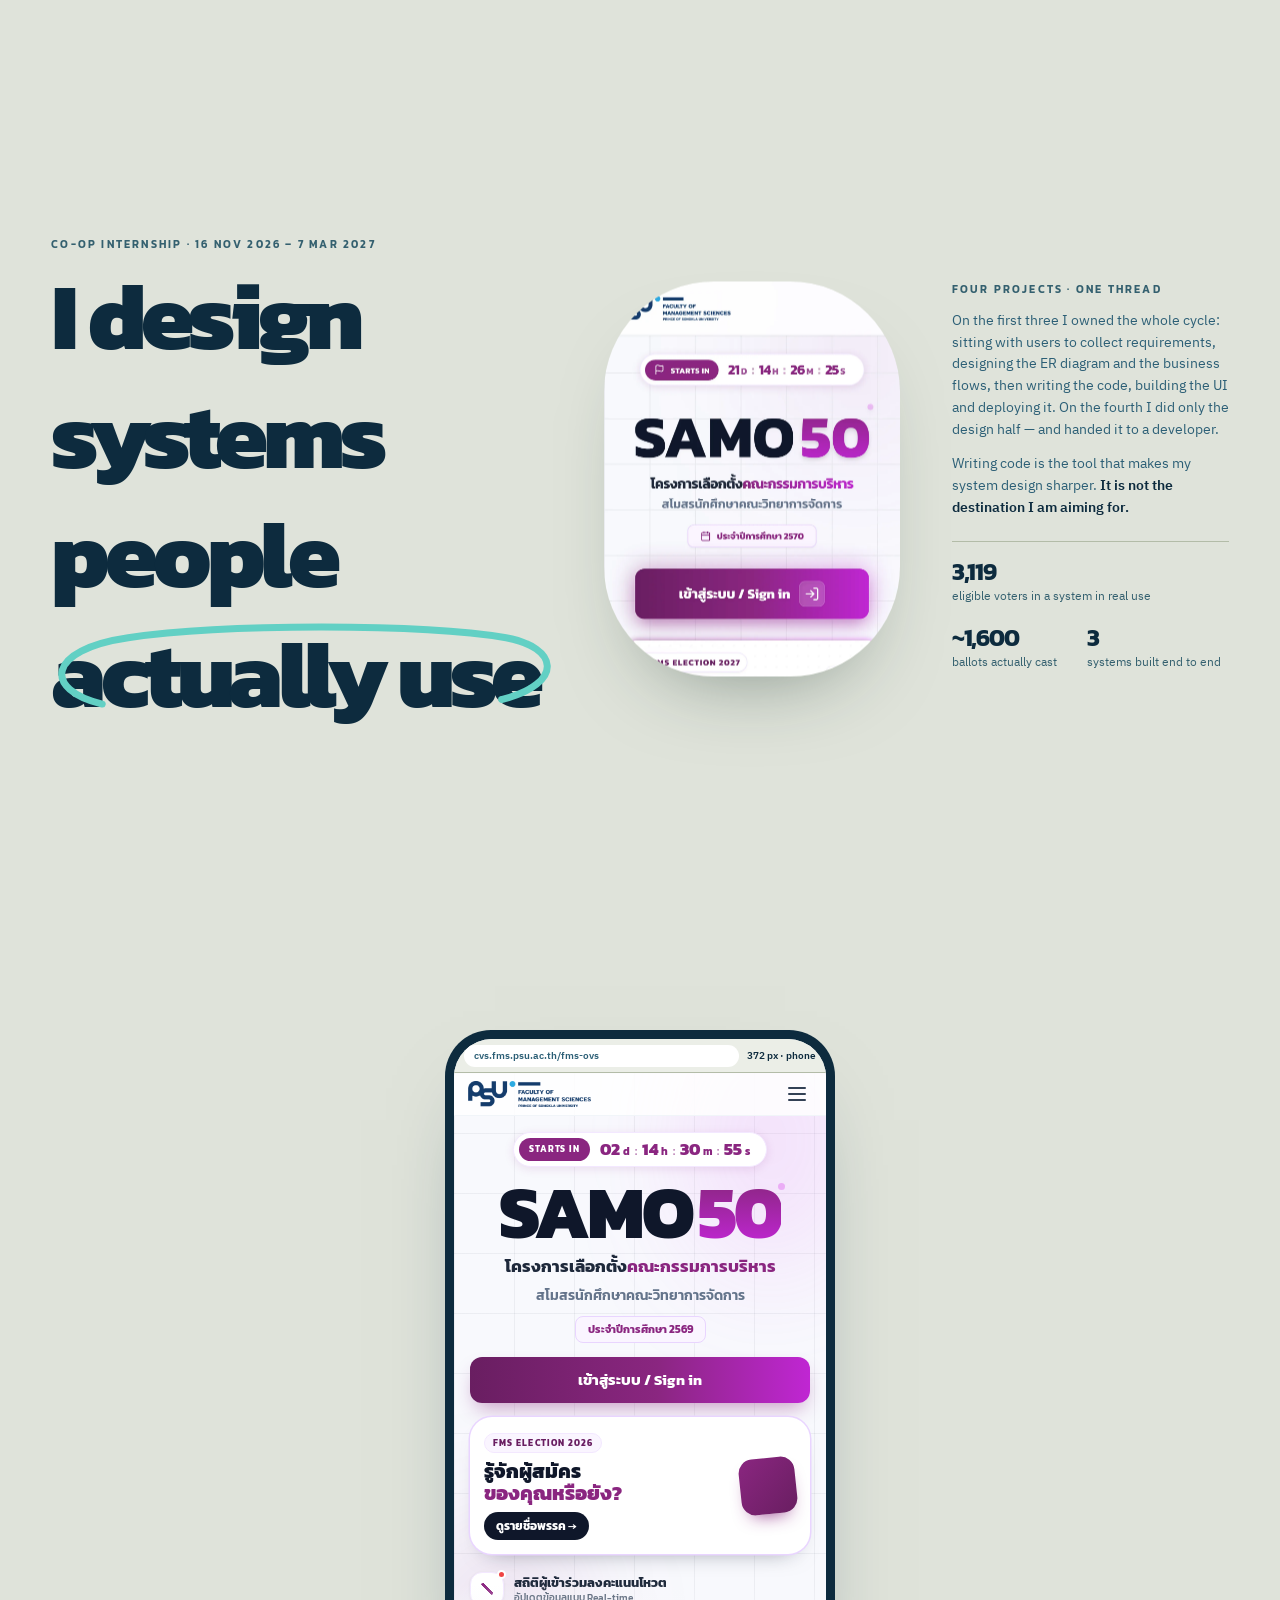
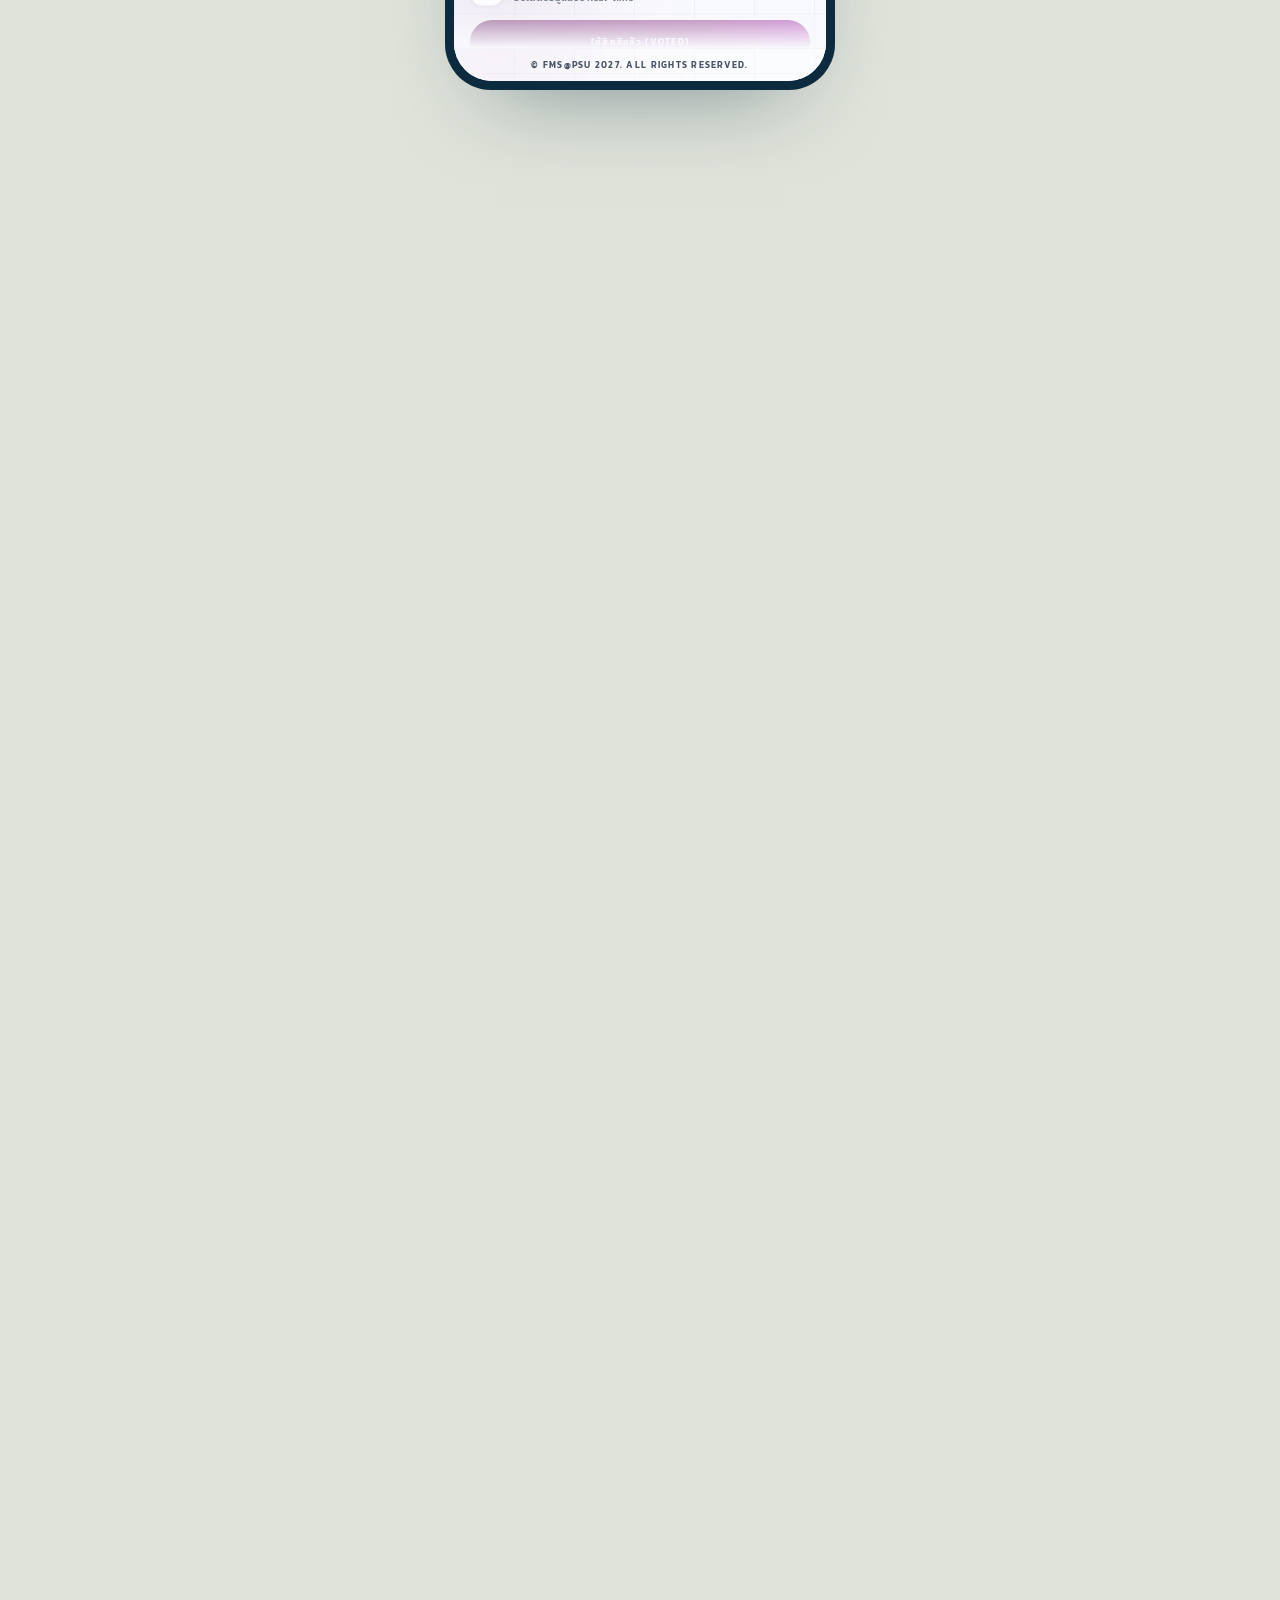
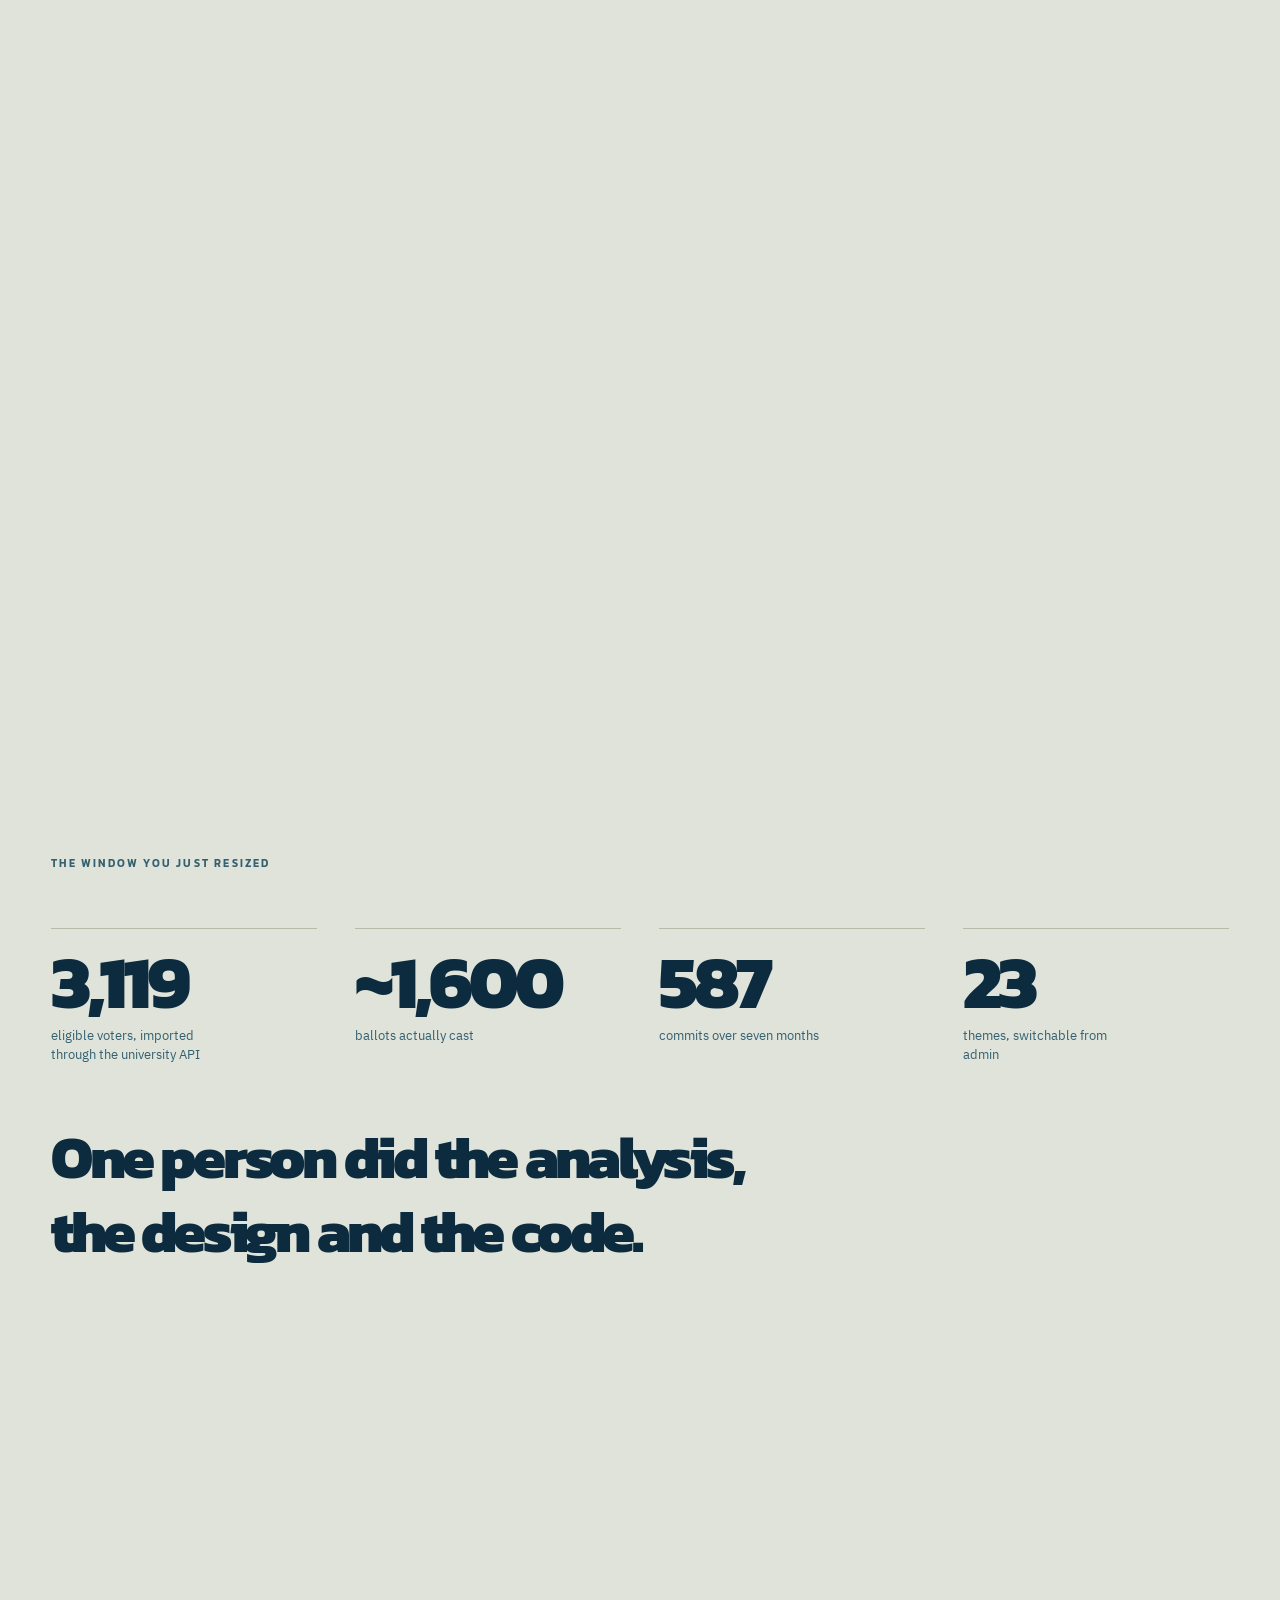
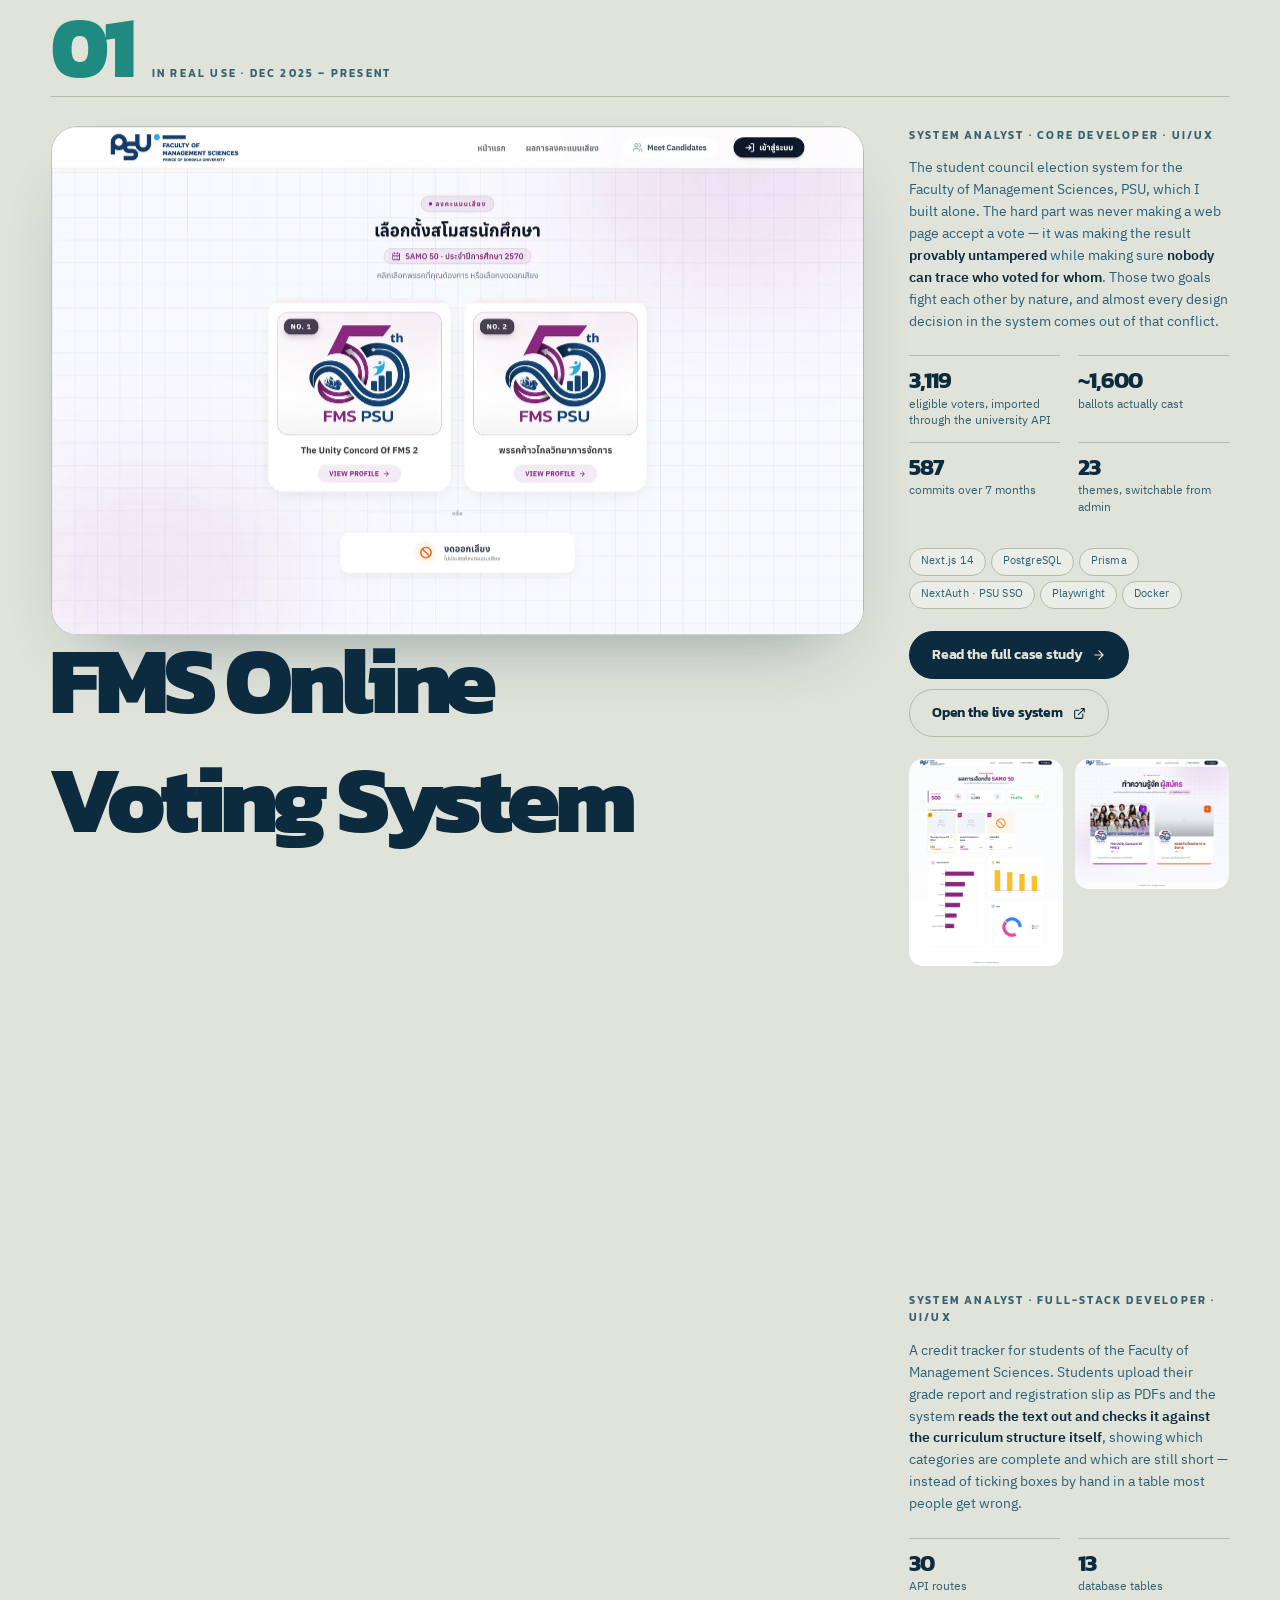
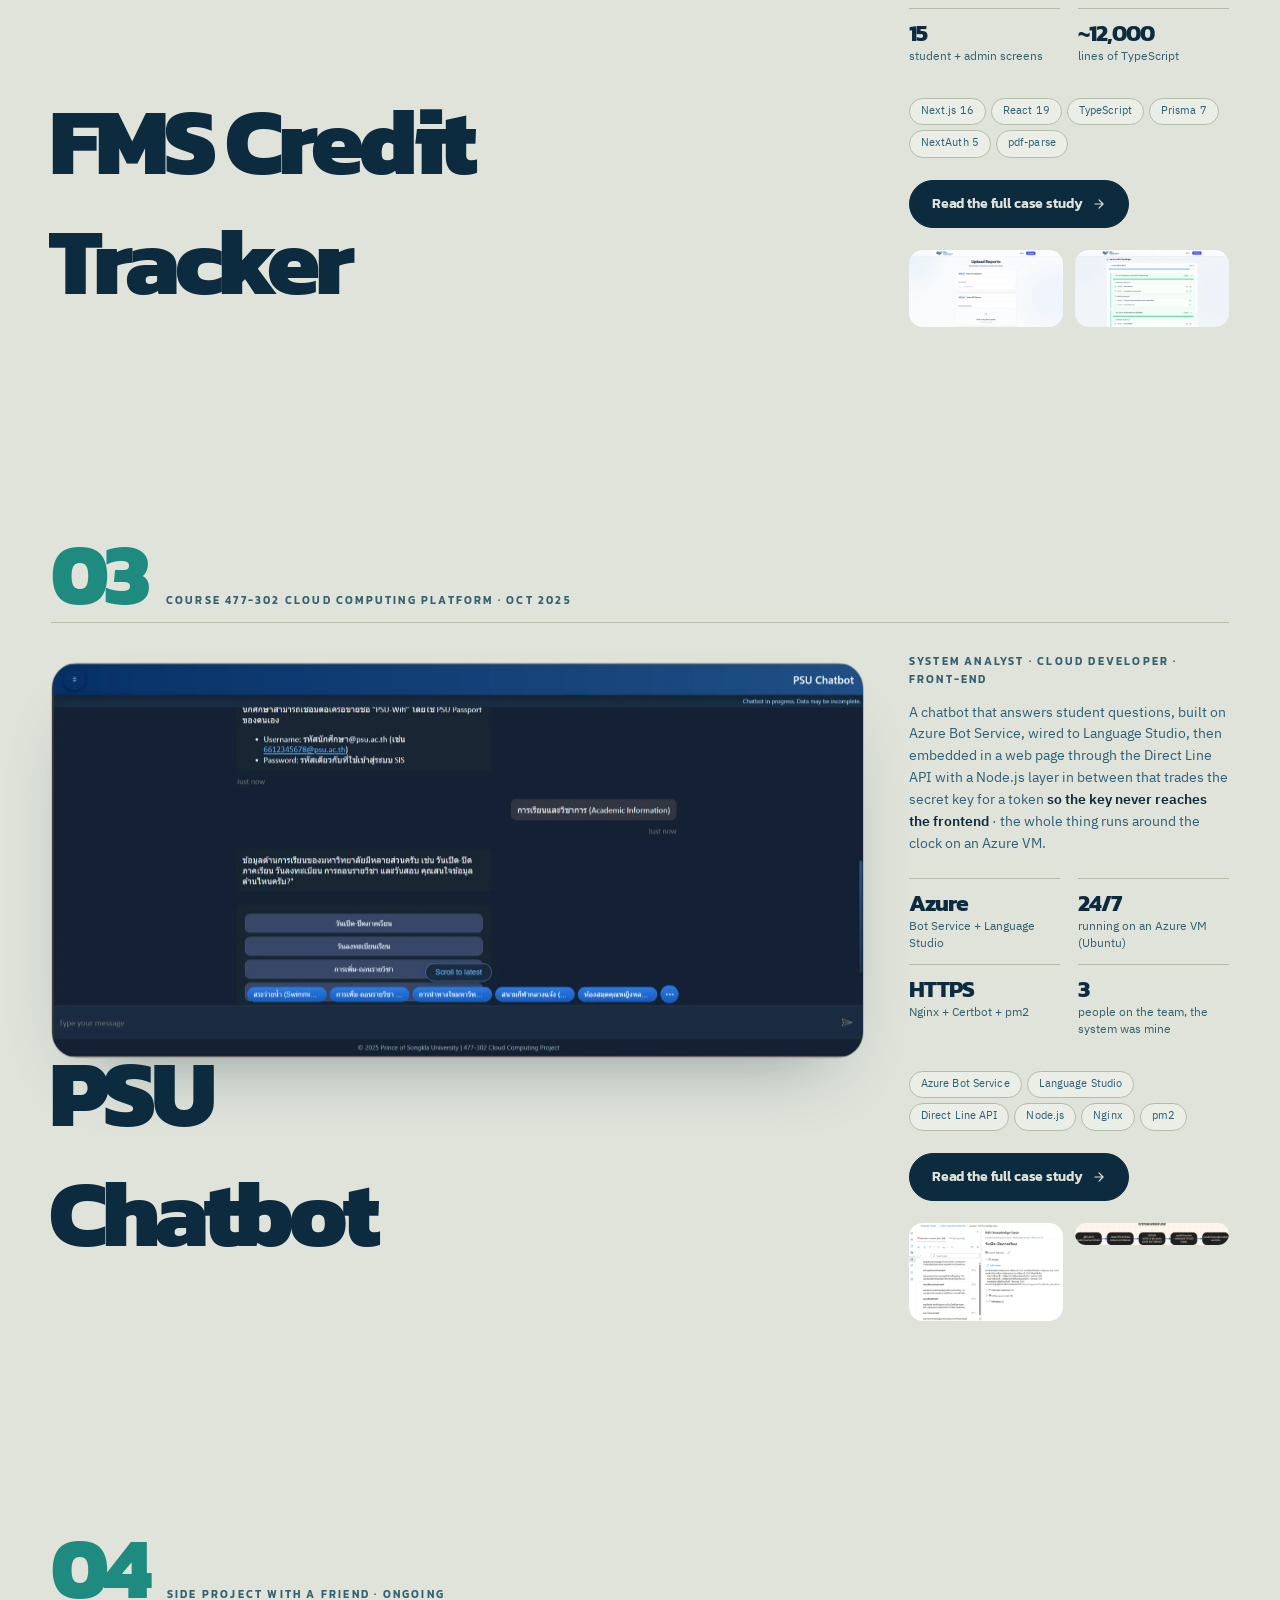
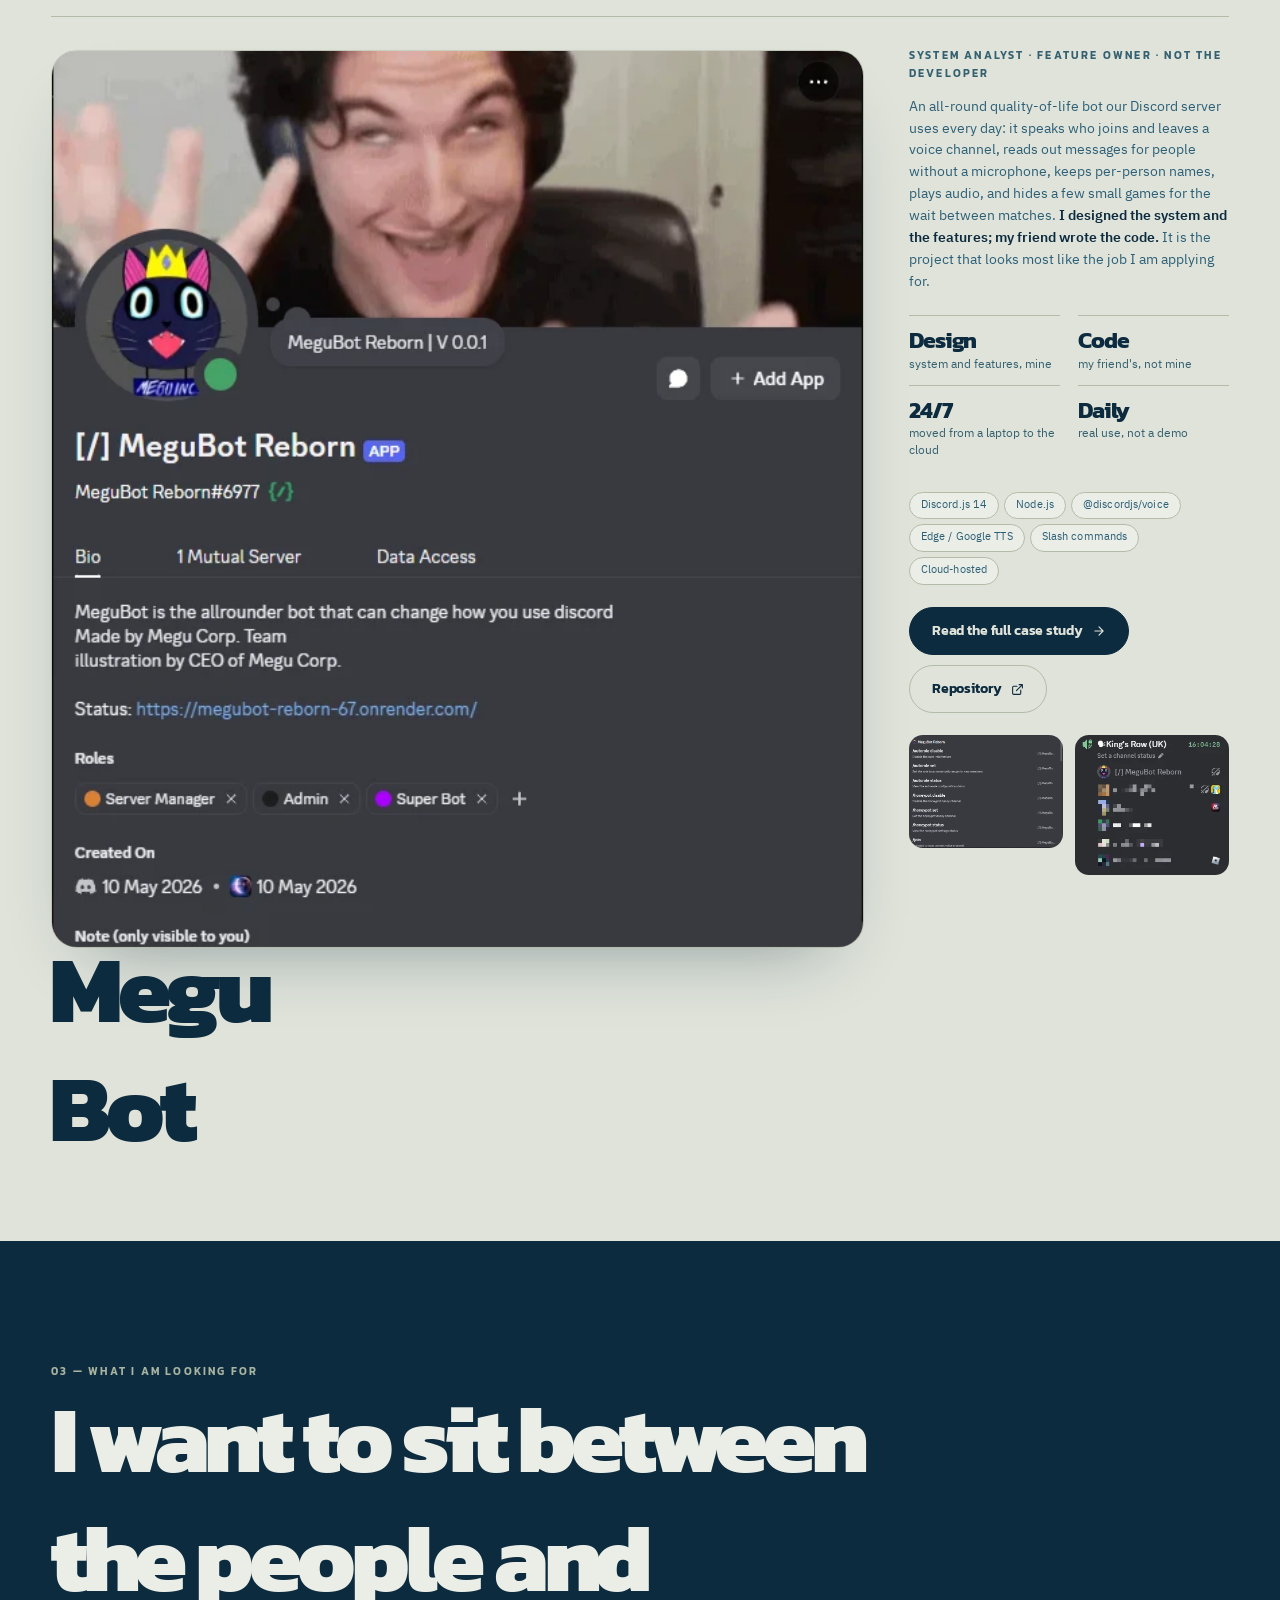
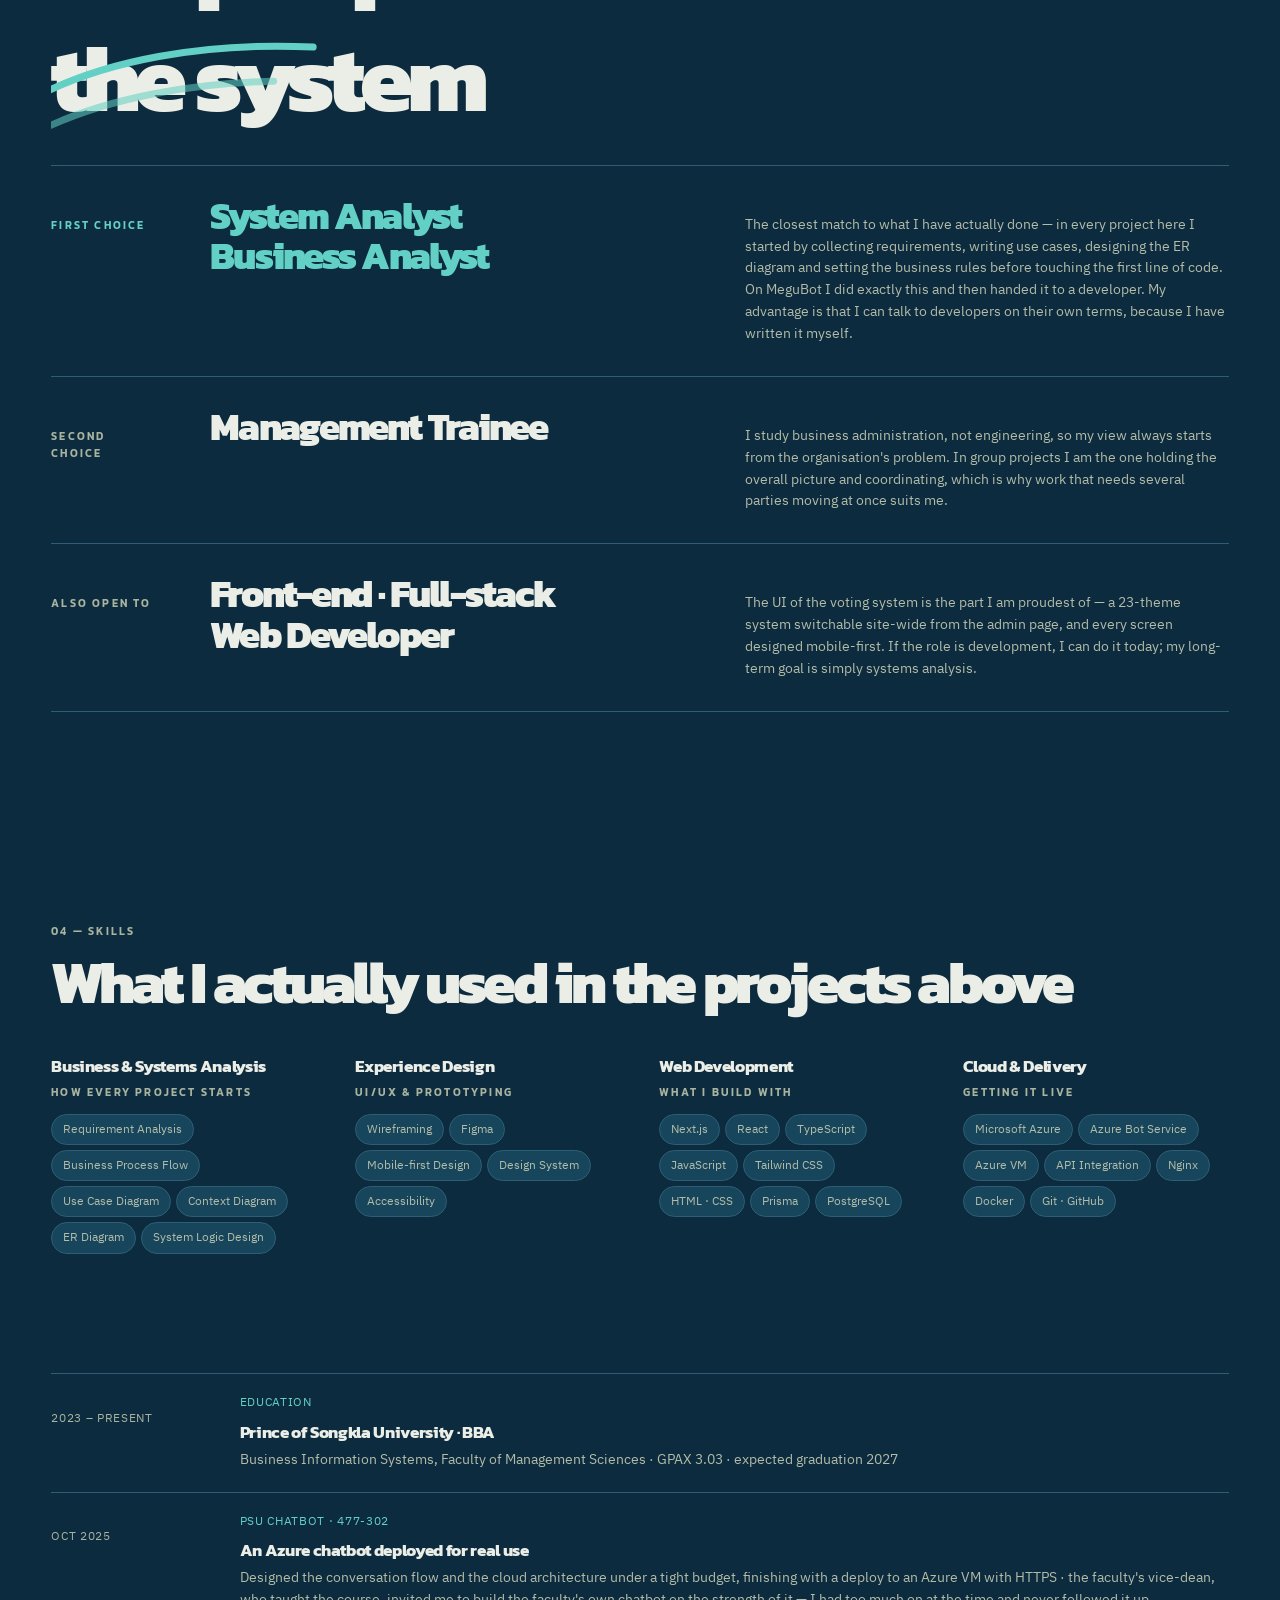
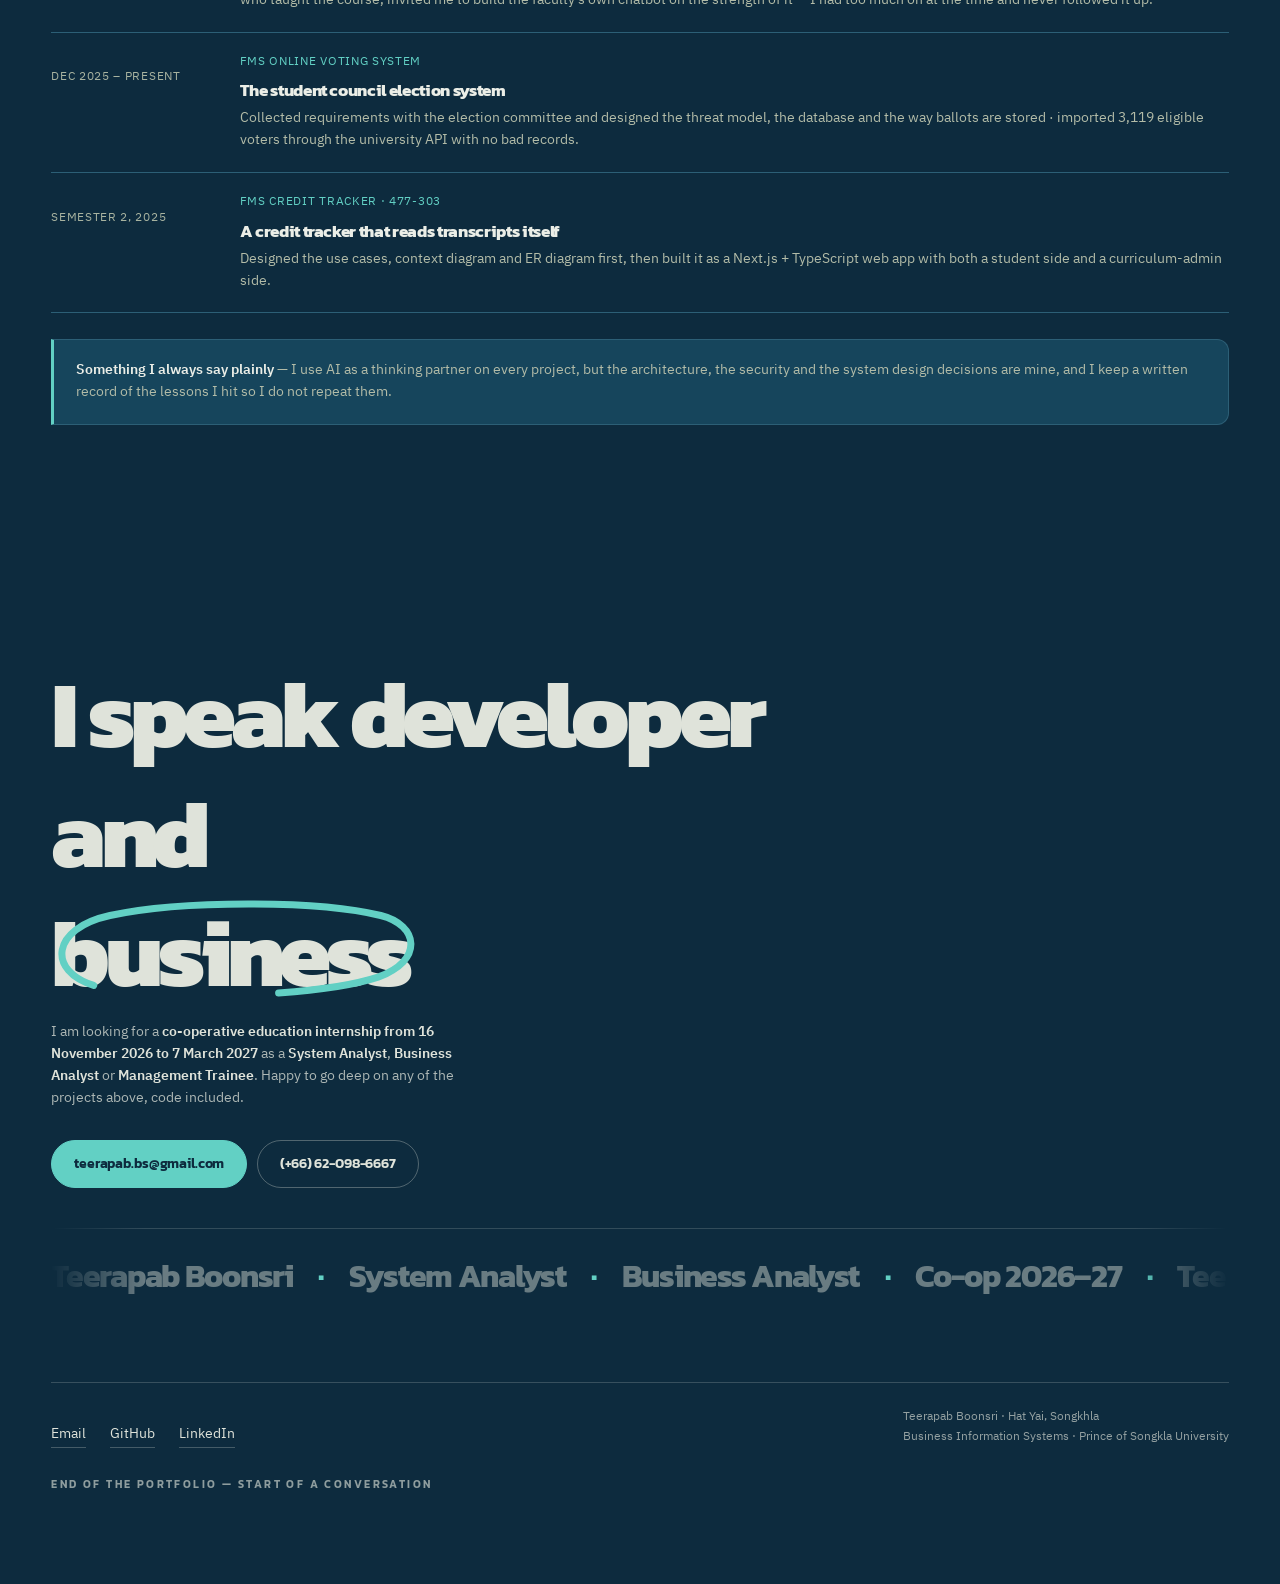
==== commit 9f273cbf: "feat: a cursor and continuous drift — motion between the reveals, not only at them The owner has now" ====
--- a/index.html
+++ b/index.html
@@ -786,6 +786,7 @@
 <script src="assets/reveal.js"></script>
 <script src="assets/verdure.js"></script>
 <script src="assets/i18n.js"></script>
+<script src="assets/feel.js"></script>
 <script src="assets/nav.js"></script>
 </body>
 </html>
--- a/assets/verdure.css
+++ b/assets/verdure.css
@@ -1758,3 +1758,47 @@
   .shot img, .capsule img { transition: none; }
   .shot:hover img, .capsule:hover img { transform: none; }
 }
+
+/* ══════════════════════════════════════════════════════════════════════════
+   CURSOR — built by assets/feel.js. Identical block in verdure.css and
+   style.css: CHANGE ONE, CHANGE THE OTHER.
+
+   mix-blend-mode: difference is doing the real work. This site runs a light
+   paper AND a dark act, and a cursor coloured for one is invisible on the
+   other. Differencing white against whatever is underneath inverts it every
+   time, so one rule covers both without JS ever having to know which act it
+   is in.
+
+   The native cursor is hidden only under .has-cur, which feel.js sets after
+   the FIRST pointermove — so it is hidden only once there is provably a live
+   script drawing a replacement. If the script dies, the class never lands and
+   the system cursor is simply still there.
+   ══════════════════════════════════════════════════════════════════════════ */
+
+.cur {
+  position: fixed; left: 0; top: 0; z-index: 300;
+  pointer-events: none; opacity: 0;
+  mix-blend-mode: difference;
+  transition: opacity .25s ease, width .22s var(--ease), height .22s var(--ease);
+}
+.has-cur .cur { opacity: 1; }
+.has-cur, .has-cur a, .has-cur button, .has-cur .pick__card, .has-cur .shot { cursor: none; }
+
+.cur--dot  { width: 6px;  height: 6px;  border-radius: 50%; background: #fff; }
+.cur--ring { width: 32px; height: 32px; border-radius: 50%; border: 1px solid #fff; }
+
+/* over something clickable the ring opens up and the dot gets out of the way */
+.cur-hot .cur--ring { width: 56px; height: 56px; }
+.cur-hot .cur--dot  { width: 3px;  height: 3px; }
+
+/* a coarse pointer never gets here (feel.js checks pointer: fine), but if the
+   device switches — a tablet with a trackpad attached — this is the backstop */
+@media (pointer: coarse) {
+  .cur { display: none; }
+  .has-cur, .has-cur a, .has-cur button { cursor: auto; }
+}
+@media (prefers-reduced-motion: reduce) { .cur { display: none; } }
+
+/* drift writes `translate` on these; declaring will-change here rather than in
+   JS keeps the hint on the small, known set instead of on everything */
+.shot, .capsule, .hero__shot, figure.figure { will-change: translate; }
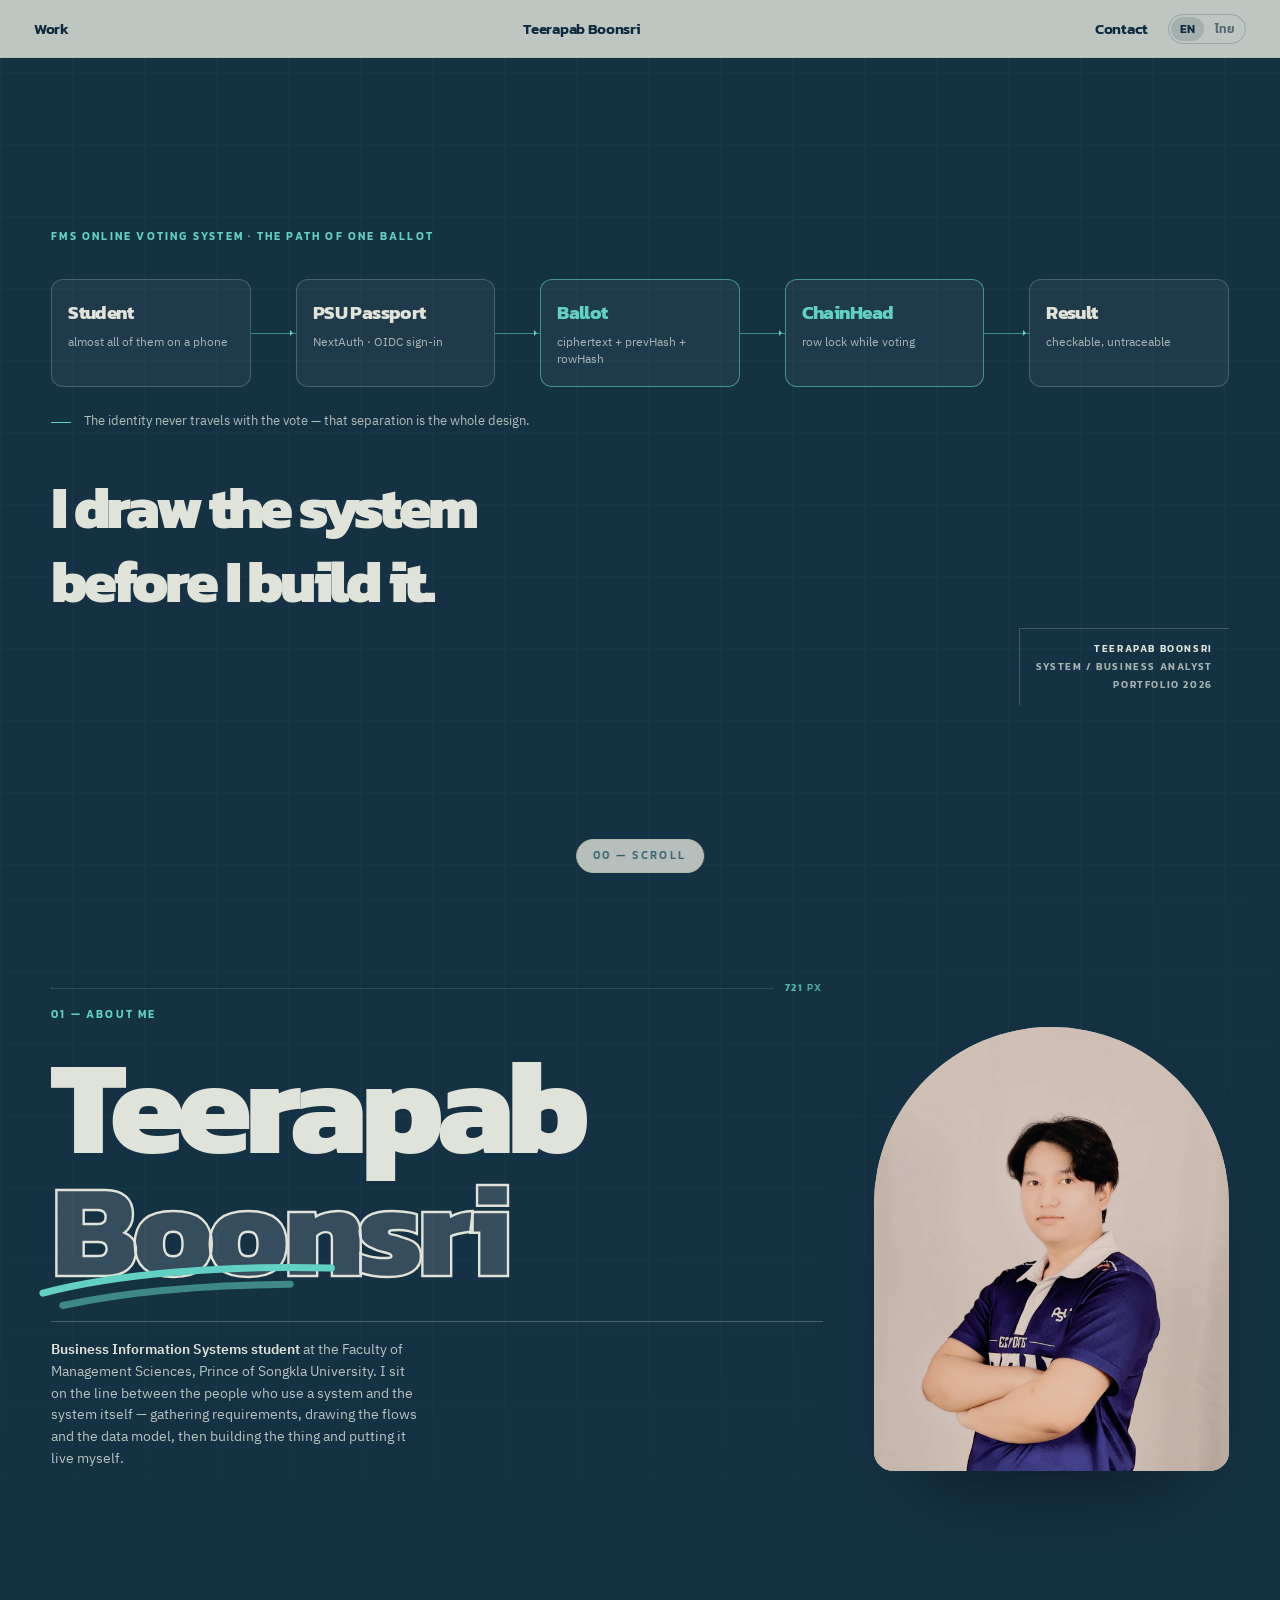
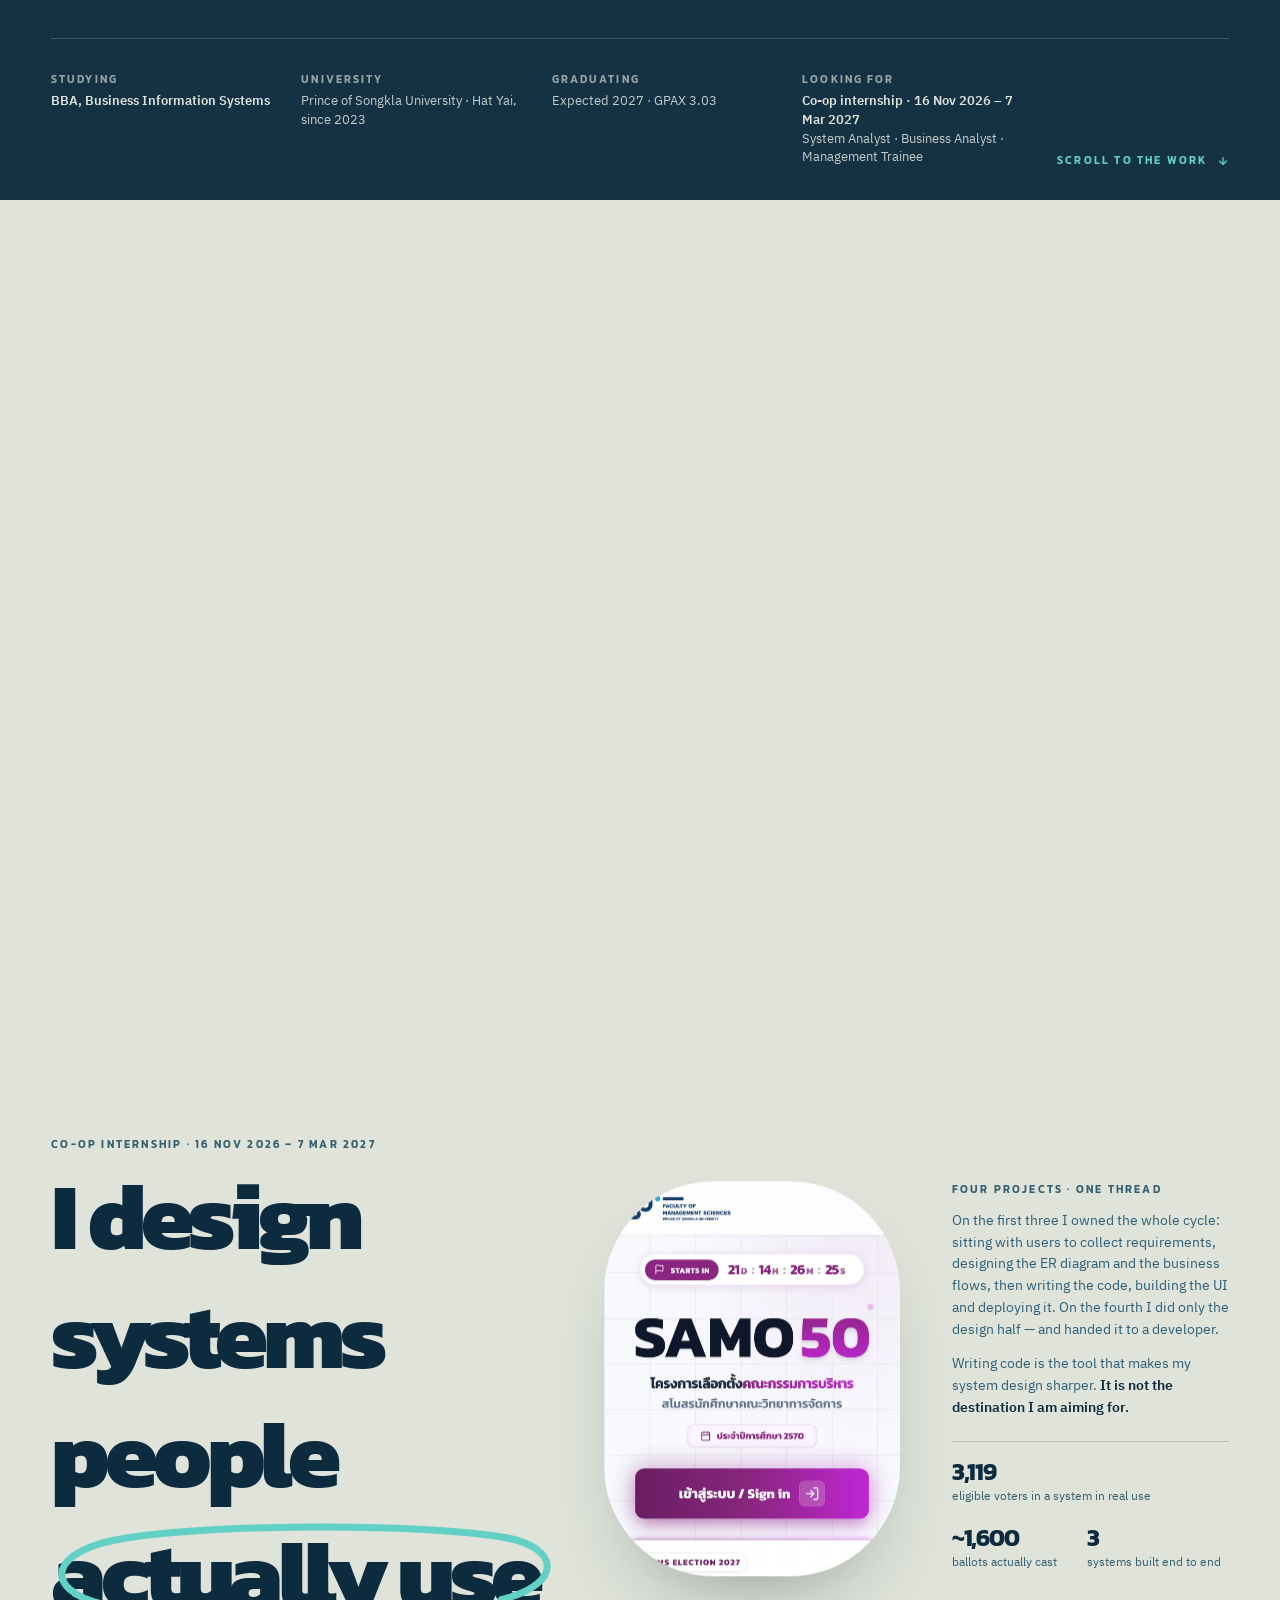
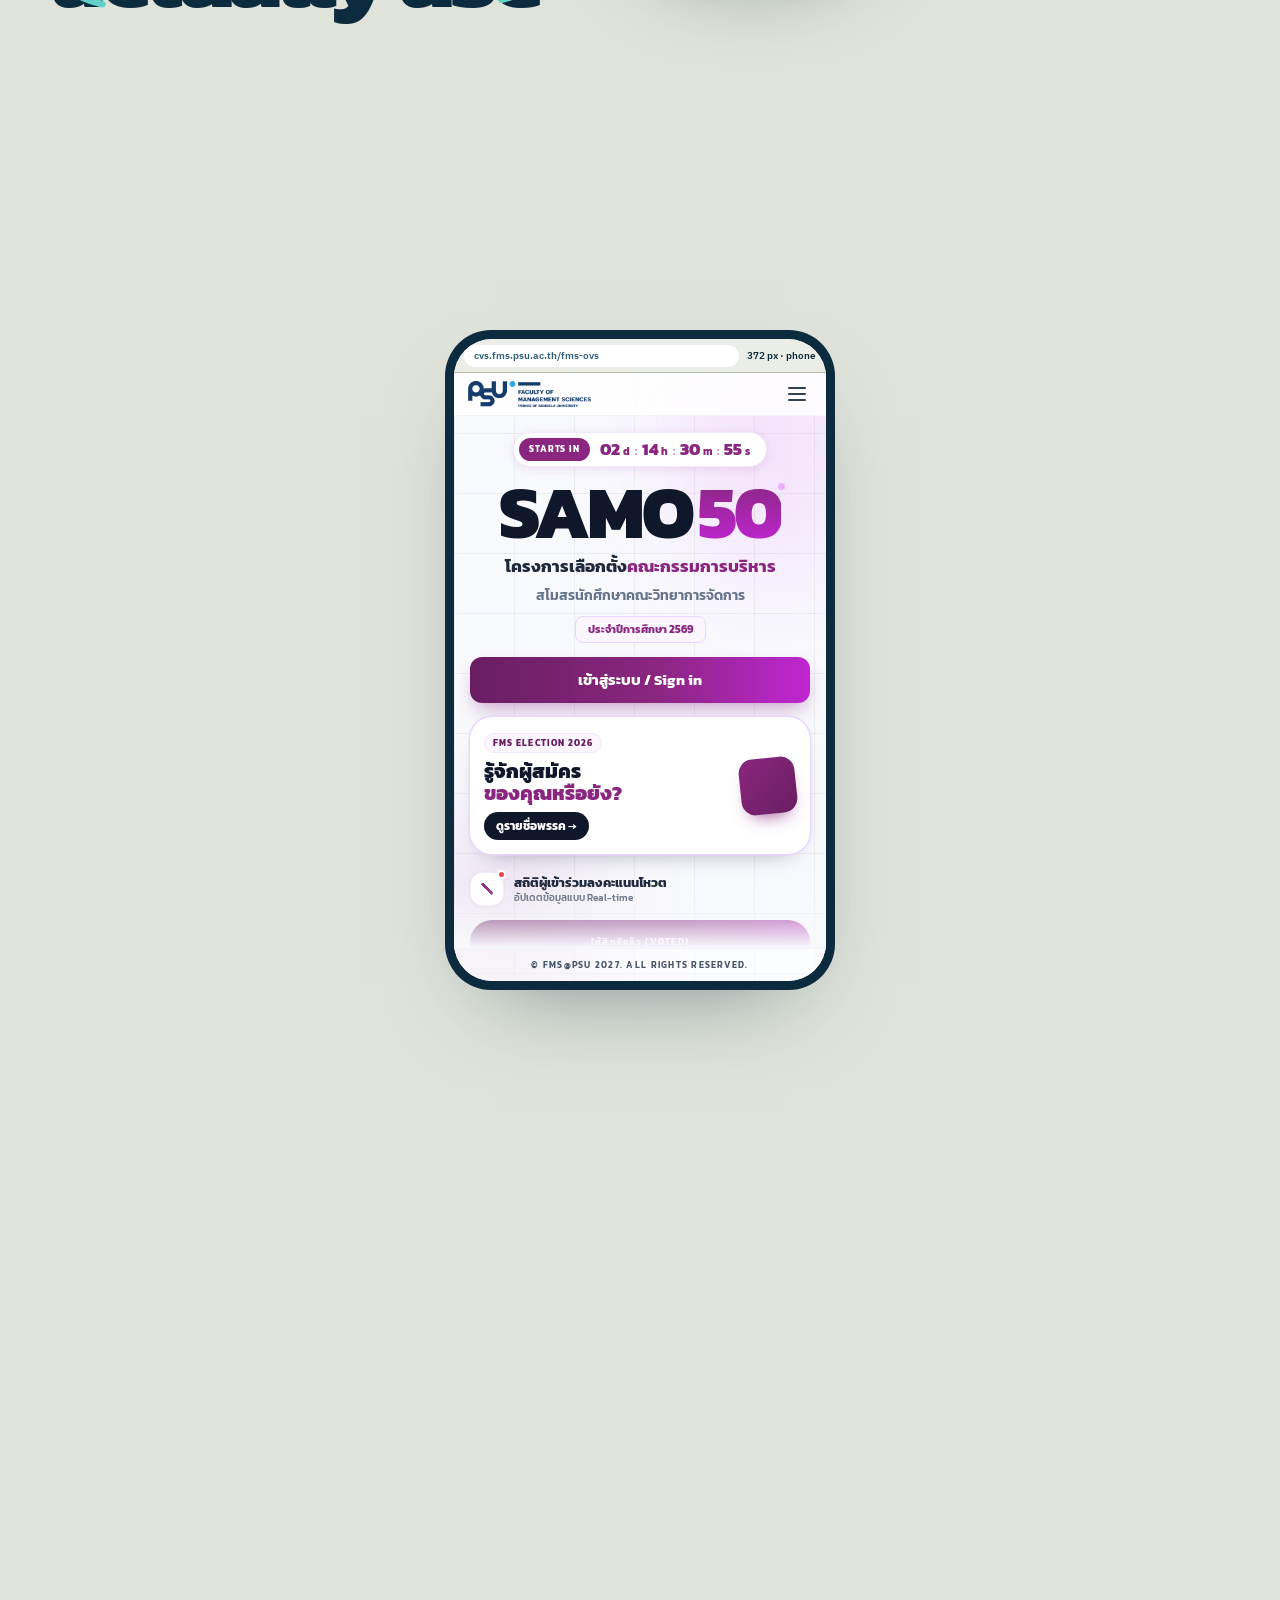
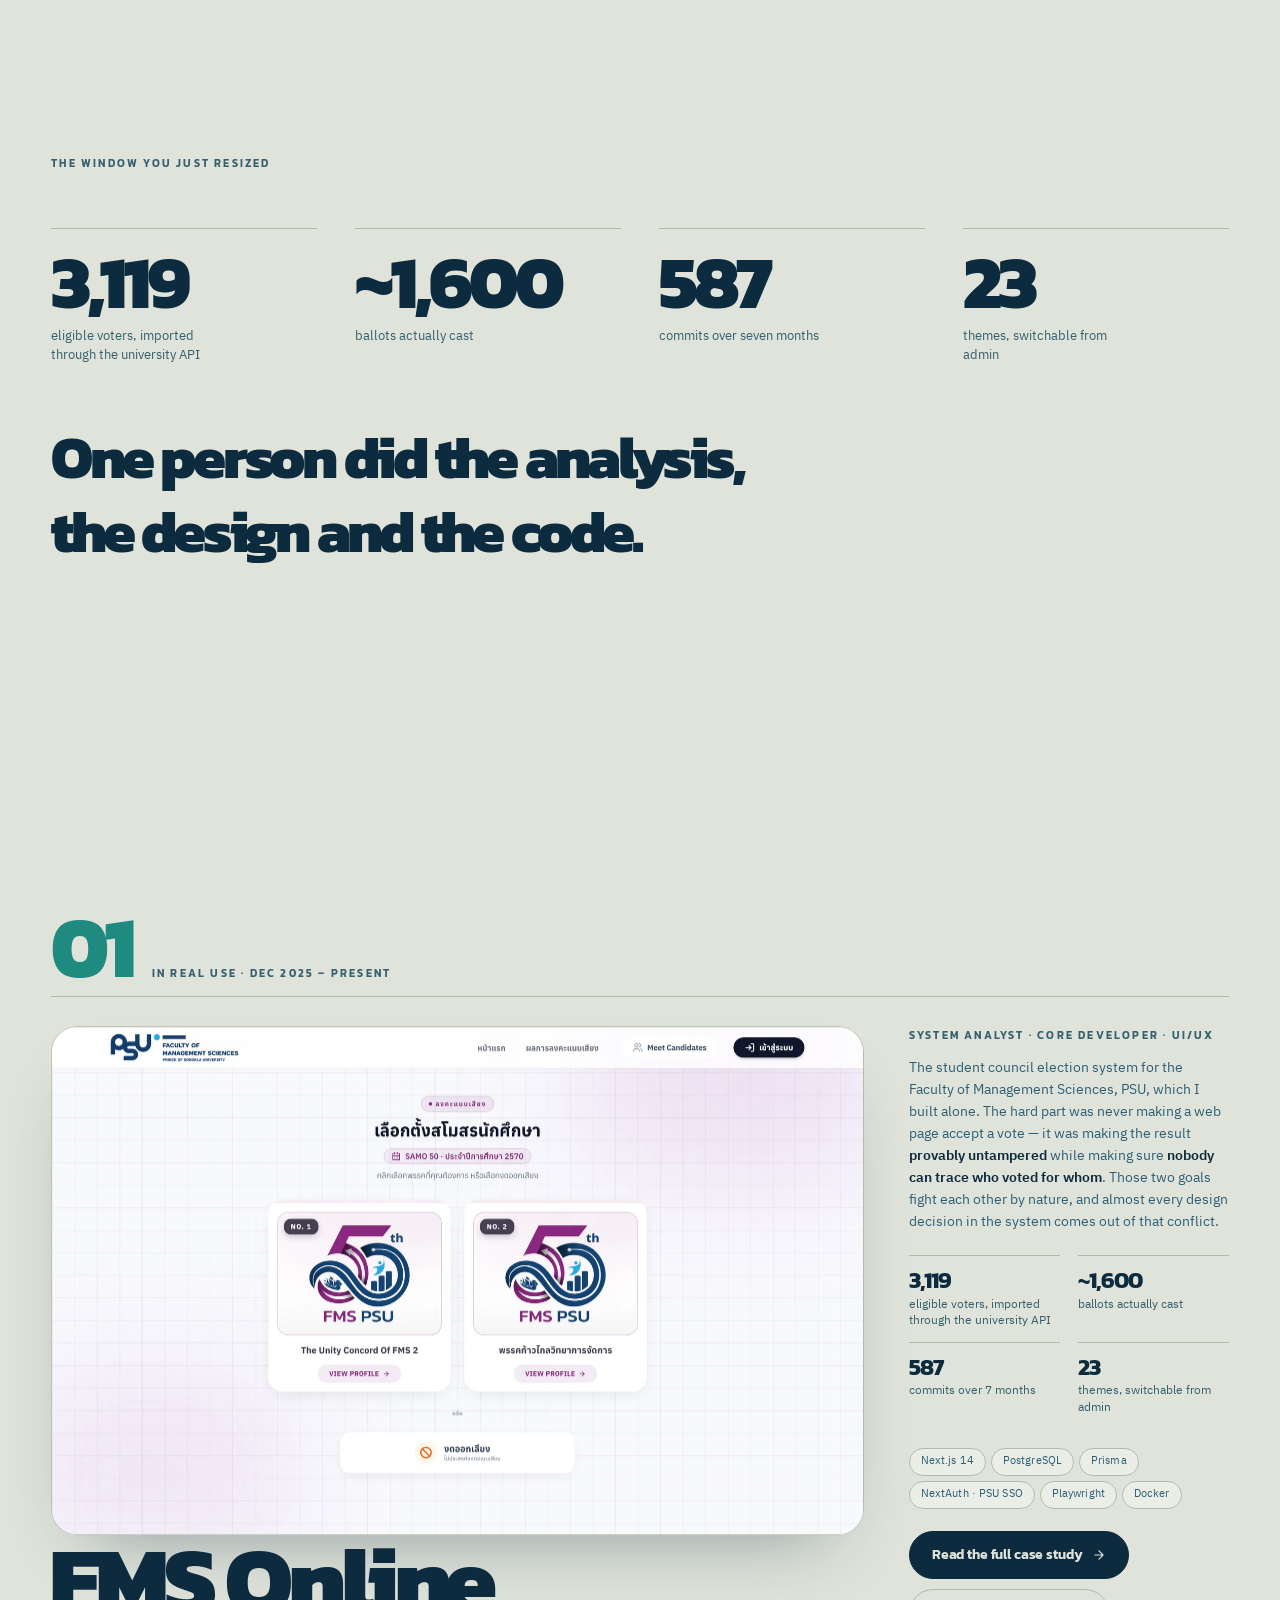
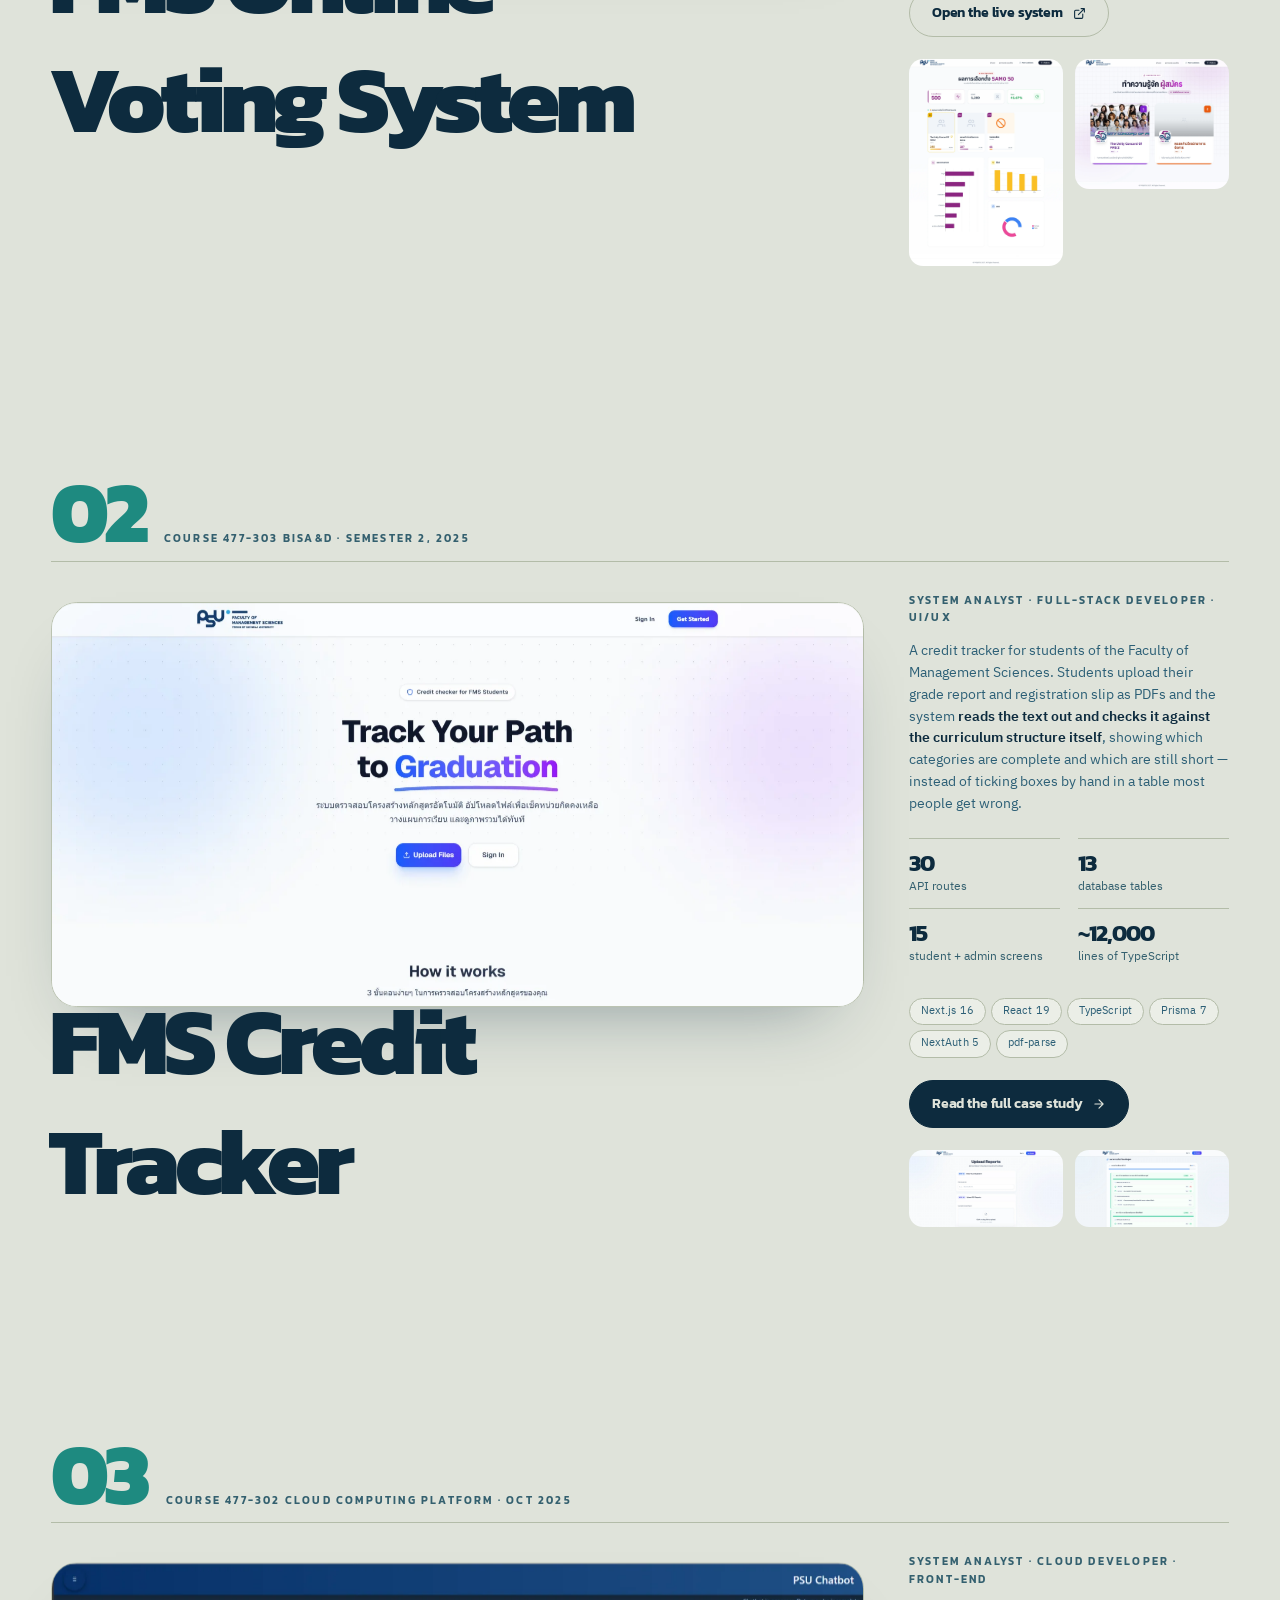
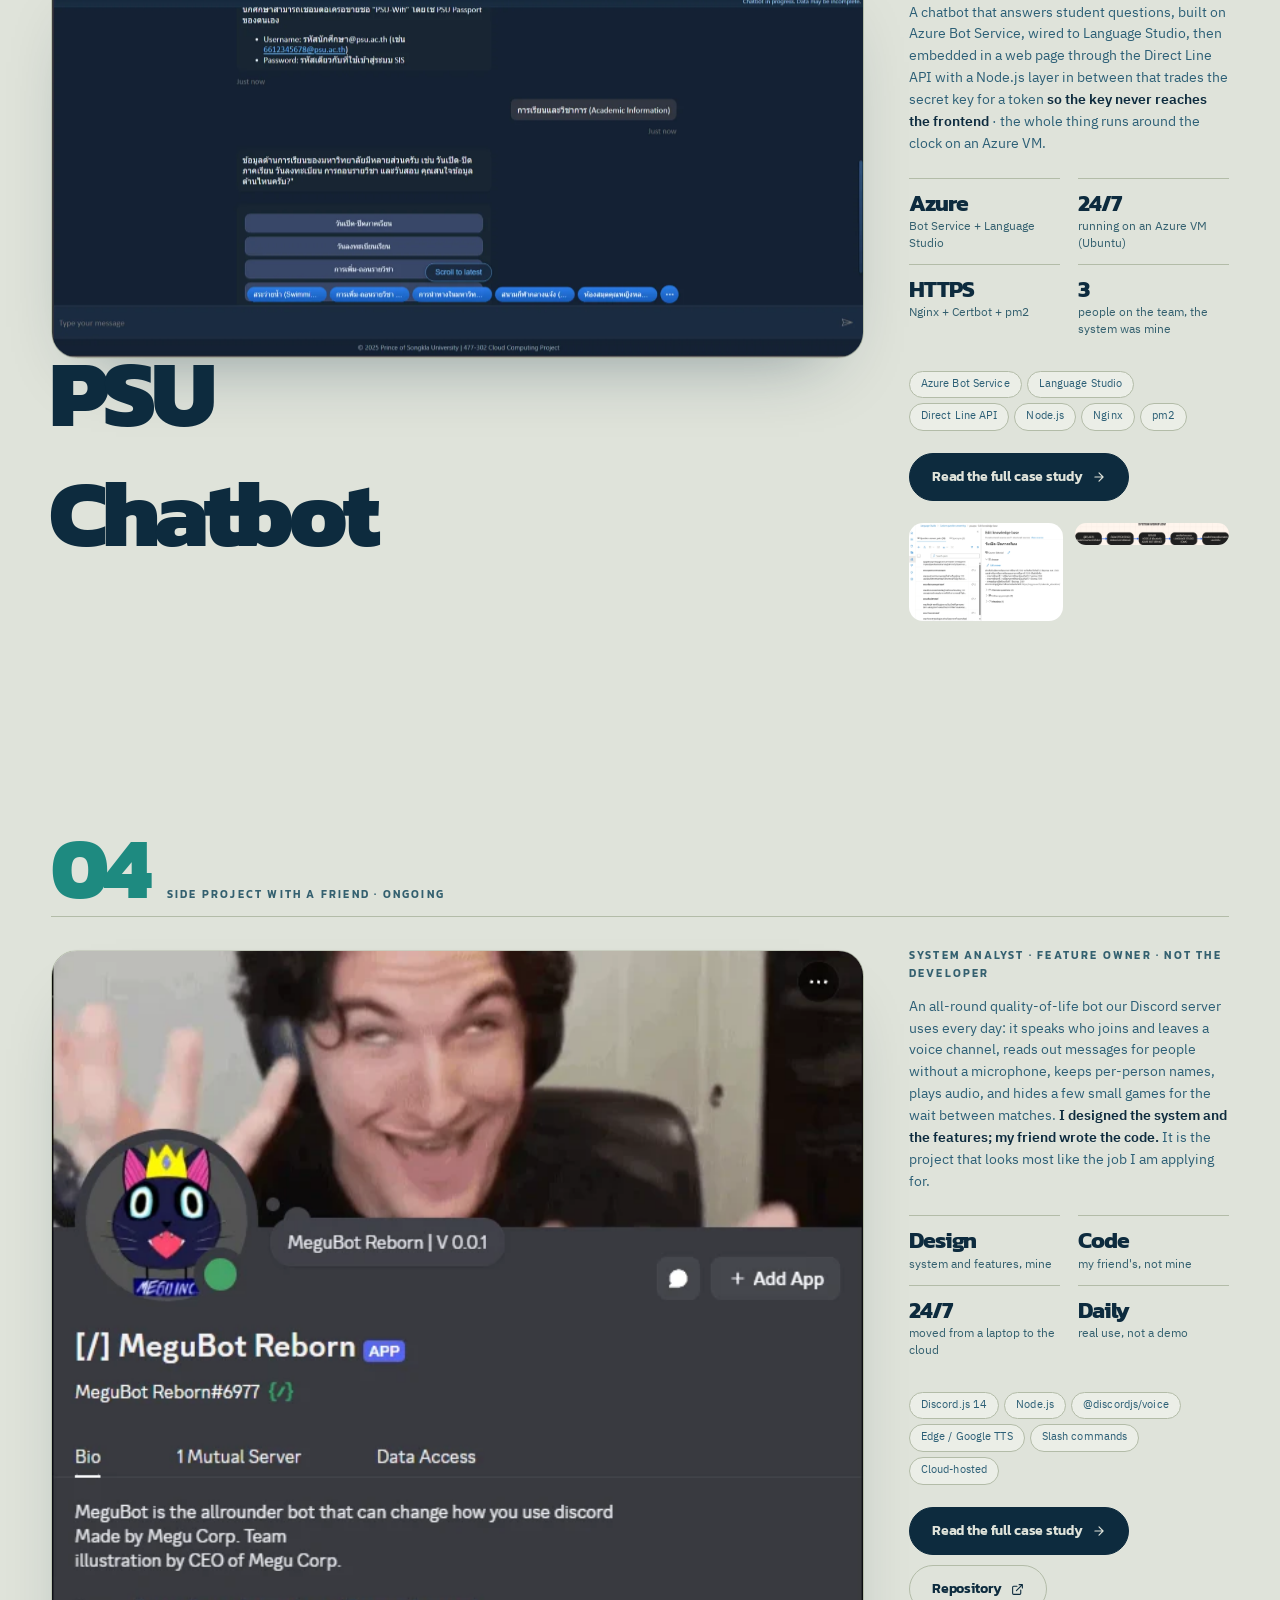
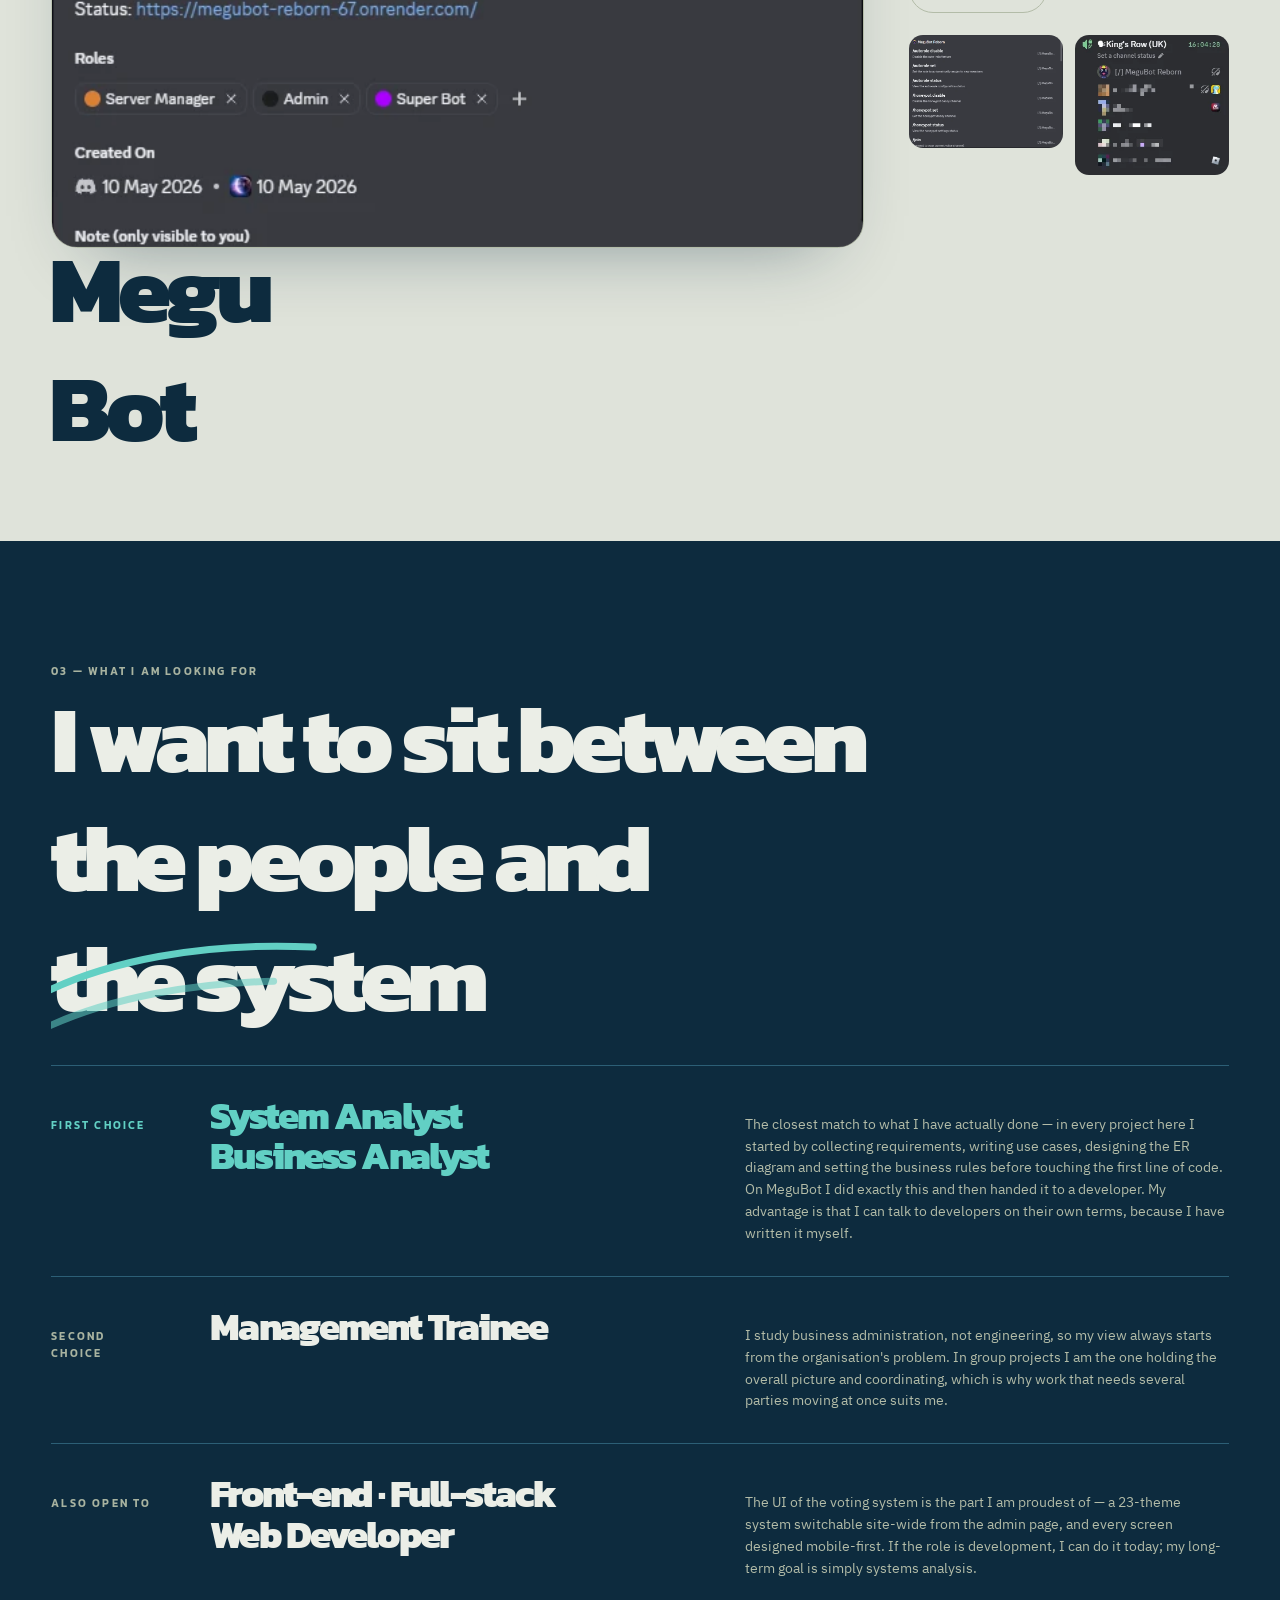
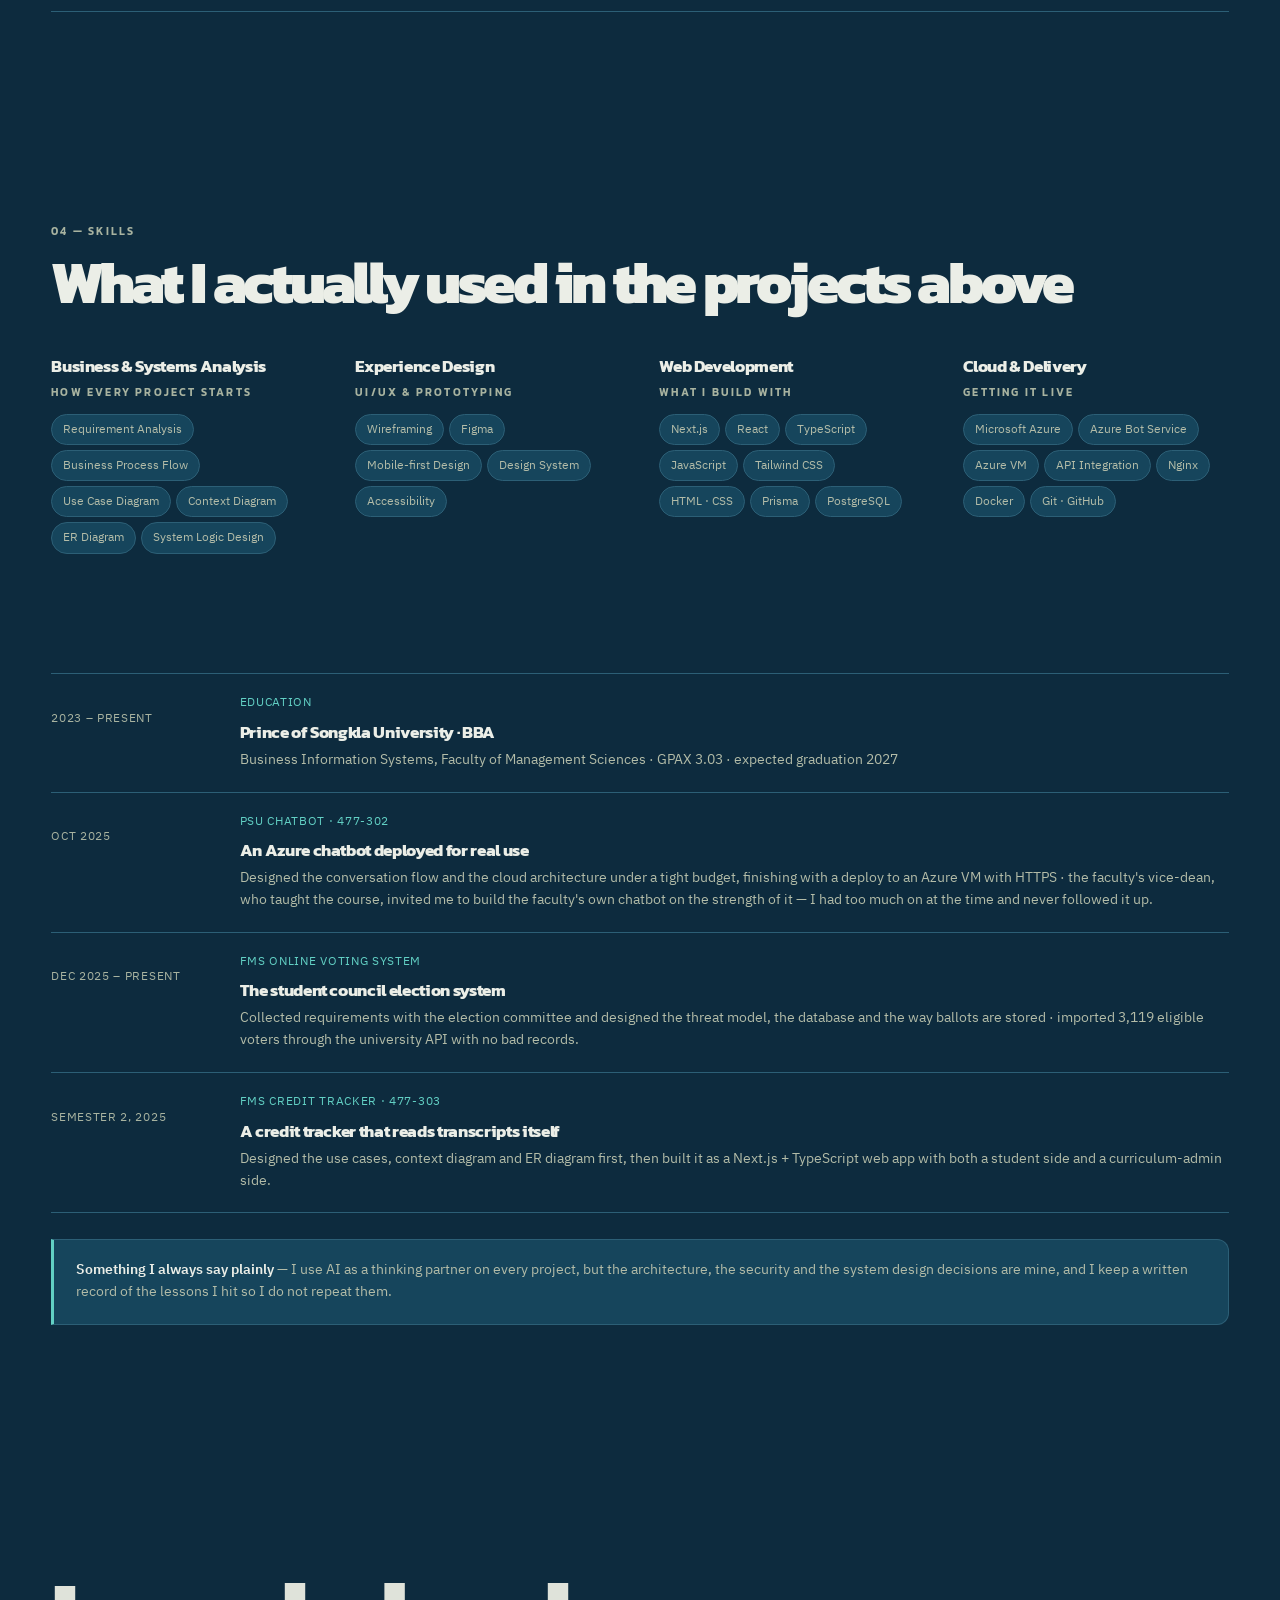
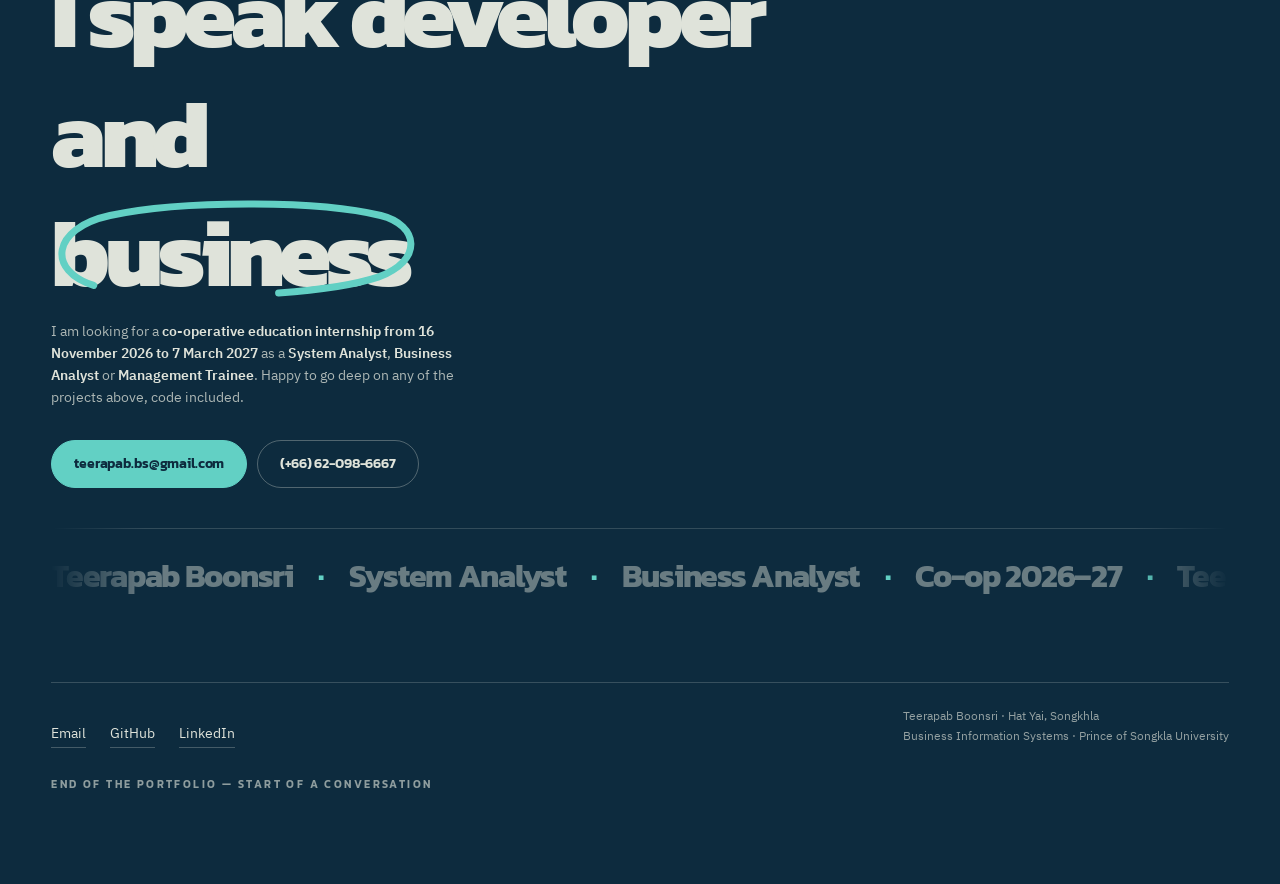
==== commit 137368ea: "feat: the first screen is the work's thesis, not an introduction The owner's observation reframed th" ====
--- a/index.html
+++ b/index.html
@@ -48,10 +48,61 @@
 
 <main>
 
-<!-- ══ 1 · cover — who this is, before anything else ═══════════════════════
-     The one dark panel above the fold. See the COVER block in verdure.css for
-     why it is staged this way rather than as a centred card. -->
-<section class="stage cover" id="intro">
+<!-- ══ 0 · boot — the system draws itself ═════════════════════════════════
+     The owner's read, and it reframed this whole screen: anyone arriving here
+     followed a link from his CV, so they already know whose portfolio it is.
+     Spending the most valuable screen on the page introducing him was spending
+     it on something the visitor already knew — which is why it read as bland.
+
+     So the first screen is the WORK's thesis instead: the ballot path from the
+     election system, drawing itself node by node. Every node and every caption
+     below is lifted from the architecture section of fms-election.html — this
+     is the real shape of the real system, not an illustration of one.
+
+     The diagram then recedes to wallpaper and one line resolves over it, with
+     the name in the corner the way a drawing carries a title block. The About
+     panel with the portrait is still here; it is simply the second screen now.
+
+     No JS → every node and caption is plain markup, already in reading order,
+     and the section is a legible diagram that happens not to animate. -->
+<section class="stage boot" id="boot" aria-label="How a ballot moves through the voting system">
+  <div class="inner">
+
+    <p class="tag rise" style="--d:120ms">FMS Online Voting System · the path of one ballot</p>
+
+    <ol class="flow" aria-label="Five stages">
+      <li class="node stamp" style="--d:220ms"><b>Student</b><span>almost all of them on a phone</span></li>
+      <i class="wire draw" style="--d:320ms" aria-hidden="true"></i>
+      <li class="node stamp" style="--d:420ms"><b>PSU Passport</b><span>NextAuth · OIDC sign-in</span></li>
+      <i class="wire draw" style="--d:520ms" aria-hidden="true"></i>
+      <li class="node stamp node--key" style="--d:620ms"><b>Ballot</b><span>ciphertext + prevHash + rowHash</span></li>
+      <i class="wire draw" style="--d:720ms" aria-hidden="true"></i>
+      <li class="node stamp node--key" style="--d:820ms"><b>ChainHead</b><span>row lock while voting</span></li>
+      <i class="wire draw" style="--d:920ms" aria-hidden="true"></i>
+      <li class="node stamp" style="--d:1020ms"><b>Result</b><span>checkable, untraceable</span></li>
+    </ol>
+
+    <p class="flow__note rise" style="--d:1180ms">
+      The identity never travels with the vote — that separation is the whole design.
+    </p>
+
+    <p class="big big--m boot__line lm up" style="--d:1500ms">I draw the system<br>before I build it.</p>
+
+    <div class="block-title rise" style="--d:1760ms">
+      <span>Teerapab Boonsri</span>
+      <span>System / Business Analyst</span>
+      <span>Portfolio 2026</span>
+    </div>
+  </div>
+</section>
+
+<!-- ══ 1 · cover — who this is, now the SECOND screen ══════════════════════
+     Was the opening. Demoted, not cut: the introduction still matters, it just
+     no longer occupies the frame that has to earn the visitor's attention.
+     Its entrance moved from the load timeline to the scroll observer with it —
+     an animation nobody is present for is a wasted one. See .cover in
+     verdure.css. -->
+<section class="stage cover scene" id="intro">
  <div class="cover__stack">
   <div class="inner cover__grid">
 
--- a/assets/verdure.css
+++ b/assets/verdure.css
@@ -615,15 +615,15 @@
 .js-anim.is-ready .bar { opacity: 1; transition: opacity .55s ease .25s; }
 
 .js-anim .cover::before { opacity: 0; }
-.js-anim.is-ready .cover::before { opacity: .04; transition: opacity var(--t4) ease; }
+.js-anim .cover.is-in::before { opacity: .04; transition: opacity var(--t4) ease; }
 
 .js-anim .cover .measure { opacity: 0; }
 .js-anim .cover .measure__bar { transform: scaleX(0); }
-.js-anim.is-ready .cover .measure {
+.js-anim .cover.is-in .measure {
   opacity: 1;
   transition: opacity var(--t2) ease calc(120ms * var(--dscale, 1));
 }
-.js-anim.is-ready .cover .measure__bar {
+.js-anim .cover.is-in .measure__bar {
   transform: scaleX(1);
   transition: transform var(--t4) var(--ease-wipe) calc(120ms * var(--dscale, 1));
 }
@@ -631,26 +631,26 @@
 /* Every clip-path end state uses NEGATIVE insets. inset(0) clips exactly to the
    border box, which would cut off the scrawl hanging below the surname. */
 .js-anim .cover .ln { clip-path: inset(-32% 100% -32% -7%); }
-.js-anim.is-ready .cover .ln {
+.js-anim .cover.is-in .ln {
   clip-path: inset(-32% -7% -32% -7%);
   transition: clip-path 1.15s var(--ease-wipe) calc(var(--d, 0ms) * var(--dscale, 1));
 }
 
 .js-anim .cover .rise { opacity: 0; transform: translateY(20px); }
-.js-anim.is-ready .cover .rise {
+.js-anim .cover.is-in .rise {
   opacity: 1; transform: none;
   transition: opacity .8s ease, transform .8s var(--ease-wipe);
   transition-delay: calc(var(--d, 0ms) * var(--dscale, 1));
 }
 .js-anim .cover .cover__rule { transform: scaleX(0); transform-origin: left; }
-.js-anim.is-ready .cover .cover__rule {
+.js-anim .cover.is-in .cover__rule {
   transform: scaleX(1);
   transition: transform 1s var(--ease-wipe) calc(var(--d, 0ms) * var(--dscale, 1));
 }
 /* the portrait resolves out of its frame. inset(0 0 -1%) at the end, never
    inset(0), so nothing that overhangs the box gets clipped at rest. */
 .js-anim .cover .portrait__frame > * { clip-path: inset(0 0 100% 0); transform: scale(1.06); }
-.js-anim.is-ready .cover .portrait__frame > * {
+.js-anim .cover.is-in .portrait__frame > * {
   clip-path: inset(0 0 -1% 0); transform: none;
   transition: clip-path 1.1s var(--ease-wipe) calc(var(--d, 450ms) * var(--dscale, 1)),
               transform 1.5s var(--ease-wipe) calc(var(--d, 450ms) * var(--dscale, 1));
@@ -1802,3 +1802,145 @@
 /* drift writes `translate` on these; declaring will-change here rather than in
    JS keeps the hint on the small, known set instead of on everything */
 .shot, .capsule, .hero__shot, figure.figure { will-change: translate; }
+
+/* ══════════════════════════════════════════════════════════════════════════
+   BOOT — the first screen. The ballot path of the election system, drawing
+   itself, then receding to wallpaper while one line resolves over it.
+
+   Why this and not an introduction: everyone who reaches this page followed a
+   link from the owner's CV, so "here is who I am" spends the most valuable
+   frame on the site telling the visitor something they already know. The work's
+   thesis has to go here instead.
+
+   It reuses the vocabulary that already exists rather than inventing a fifth
+   one — .stamp for the nodes, .draw for the wires, .rise for the captions,
+   .lm for the resolving line. The novelty is the SUBJECT, not the mechanics.
+
+   Everything is real markup in reading order. With no JS this is a legible
+   five-stage diagram that simply does not animate.
+   ══════════════════════════════════════════════════════════════════════════ */
+
+.boot {
+  background: var(--cover-bg); color: var(--paper);
+  z-index: 0; justify-content: center; overflow: hidden;
+  position: relative;
+}
+/* same drafting grid as the cover, so the two dark screens read as one act */
+.boot::before {
+  content: ''; position: absolute; inset: 0; z-index: 0; pointer-events: none;
+  background-image:
+    linear-gradient(to right,  var(--sea) 1px, transparent 1px),
+    linear-gradient(to bottom, var(--sea) 1px, transparent 1px);
+  background-size: 72px 72px;
+  opacity: .04;
+}
+.boot > .inner { position: relative; z-index: 1; }
+.boot .tag { color: var(--sea); }
+
+/* ── the flow ──────────────────────────────────────────────────────────── */
+.flow {
+  display: flex; align-items: stretch; gap: 0;
+  list-style: none; margin: clamp(20px, 3vw, 34px) 0 0; padding: 0;
+}
+.node {
+  flex: 1 1 0; min-width: 0;
+  padding: clamp(12px, 1.6vw, 18px) clamp(12px, 1.4vw, 16px);
+  border: 1px solid color-mix(in srgb, var(--paper) 22%, transparent);
+  border-radius: 12px;
+  background: color-mix(in srgb, var(--paper) 5%, transparent);
+}
+/* the two nodes that carry the actual idea — the ballot and the chain lock */
+.node--key { border-color: color-mix(in srgb, var(--sea) 58%, transparent); }
+.node b {
+  display: block; font-family: var(--font-display); font-weight: 700;
+  font-size: clamp(.95rem, 1.5vw, 1.25rem); letter-spacing: -.03em;
+}
+.node--key b { color: var(--sea); }
+.node span {
+  display: block; margin-top: 6px; font-size: 11.5px; line-height: 1.45;
+  /* 72% cream over the cover panel measures 6.9:1 */
+  color: color-mix(in srgb, var(--paper) 72%, transparent);
+}
+
+/* the connector. A flex item rather than a pseudo-element so it can carry its
+   own .draw delay and sit in the reading order between two nodes. */
+.wire {
+  flex: 0 0 clamp(18px, 3.5vw, 54px);
+  align-self: center; position: relative; height: 1px;
+  background: none;
+}
+.wire::after {
+  content: ''; position: absolute; inset: 0;
+  background: color-mix(in srgb, var(--sea) 55%, transparent);
+  transform-origin: left;
+}
+/* the arrowhead rides the end of the line it just drew */
+.wire::before {
+  content: ''; position: absolute; right: 0; top: -3px;
+  border: 3.5px solid transparent; border-left-color: var(--sea);
+  opacity: 0; transition: opacity var(--t2) ease calc(var(--d, 0ms) + 380ms);
+}
+.js-anim .wire.is-in::before { opacity: 1; }
+
+.flow__note {
+  margin: clamp(16px, 2.2vw, 24px) 0 0; max-width: 62ch;
+  font-size: 13px; color: color-mix(in srgb, var(--paper) 78%, transparent);
+}
+.flow__note::before {
+  content: ''; display: inline-block; width: 20px; height: 1px;
+  background: var(--sea); vertical-align: middle; margin-right: 10px;
+}
+
+/* ── the resolve ───────────────────────────────────────────────────────────
+   The first cut dimmed the diagram to .34 so the line could sit over it. That
+   was wrong twice: measured on the panel, the node captions fell to 1.93:1 and
+   the node titles to 2.5:1 — real content turned into unreadable wallpaper —
+   and it created two heroes and then muted one, which is the opposite of the
+   law this project set itself (one hero move per scene).
+
+   So the diagram is the hero and it is not dimmed at all. The line is its
+   CONCLUSION, at a step down in scale, and it earns the frame by following the
+   evidence rather than by shouting over it. */
+.boot__line { color: var(--paper); margin: clamp(26px, 4vw, 48px) 0 0; max-width: 20ch; }
+
+/* the corner block, the way a drawing carries its title block */
+.block-title {
+  position: absolute; right: 0; bottom: 0;
+  display: grid; gap: 2px; text-align: right;
+  padding: 12px 16px;
+  border-left: 1px solid color-mix(in srgb, var(--paper) 22%, transparent);
+  border-top: 1px solid color-mix(in srgb, var(--paper) 22%, transparent);
+  font-family: var(--font-display); font-weight: 600;
+  font-size: .625rem; letter-spacing: .16em; text-transform: uppercase;
+  color: color-mix(in srgb, var(--paper) 72%, transparent);
+}
+.block-title span:first-child { color: var(--paper); }
+.boot > .inner { padding-bottom: clamp(70px, 9vw, 96px); }
+
+@media (max-width: 860px) {
+  /* five boxes across a phone is five columns of one word each */
+  .flow { flex-direction: column; align-items: stretch; }
+  .wire { flex: 0 0 22px; width: 1px; height: 22px; margin-left: 22px; align-self: flex-start; }
+  .wire::after { transform-origin: top; }
+  .wire::before { right: auto; left: -3px; top: auto; bottom: 0;
+    border-left-color: transparent; border-top-color: var(--sea); }
+  .block-title { position: static; text-align: left; border-left: 0; padding-inline: 0;
+    margin-top: clamp(22px, 5vw, 34px); }
+  .boot > .inner { padding-bottom: 0; }
+}
+
+/* the wires draw along their own axis, which differs between the two layouts */
+.js-anim .wire::after { transform: scaleX(0); }
+.js-anim .wire.is-in::after {
+  transform: scaleX(1);
+  transition: transform var(--t3) var(--ease-wipe) var(--d, 0ms);
+}
+@media (max-width: 860px) {
+  .js-anim .wire::after { transform: scaleY(0); }
+  .js-anim .wire.is-in::after { transform: scaleY(1); }
+}
+
+@media (prefers-reduced-motion: reduce) {
+  .js-anim .wire::after { transform: none; }
+  .js-anim .wire::before { opacity: 1; transition: none; }
+}
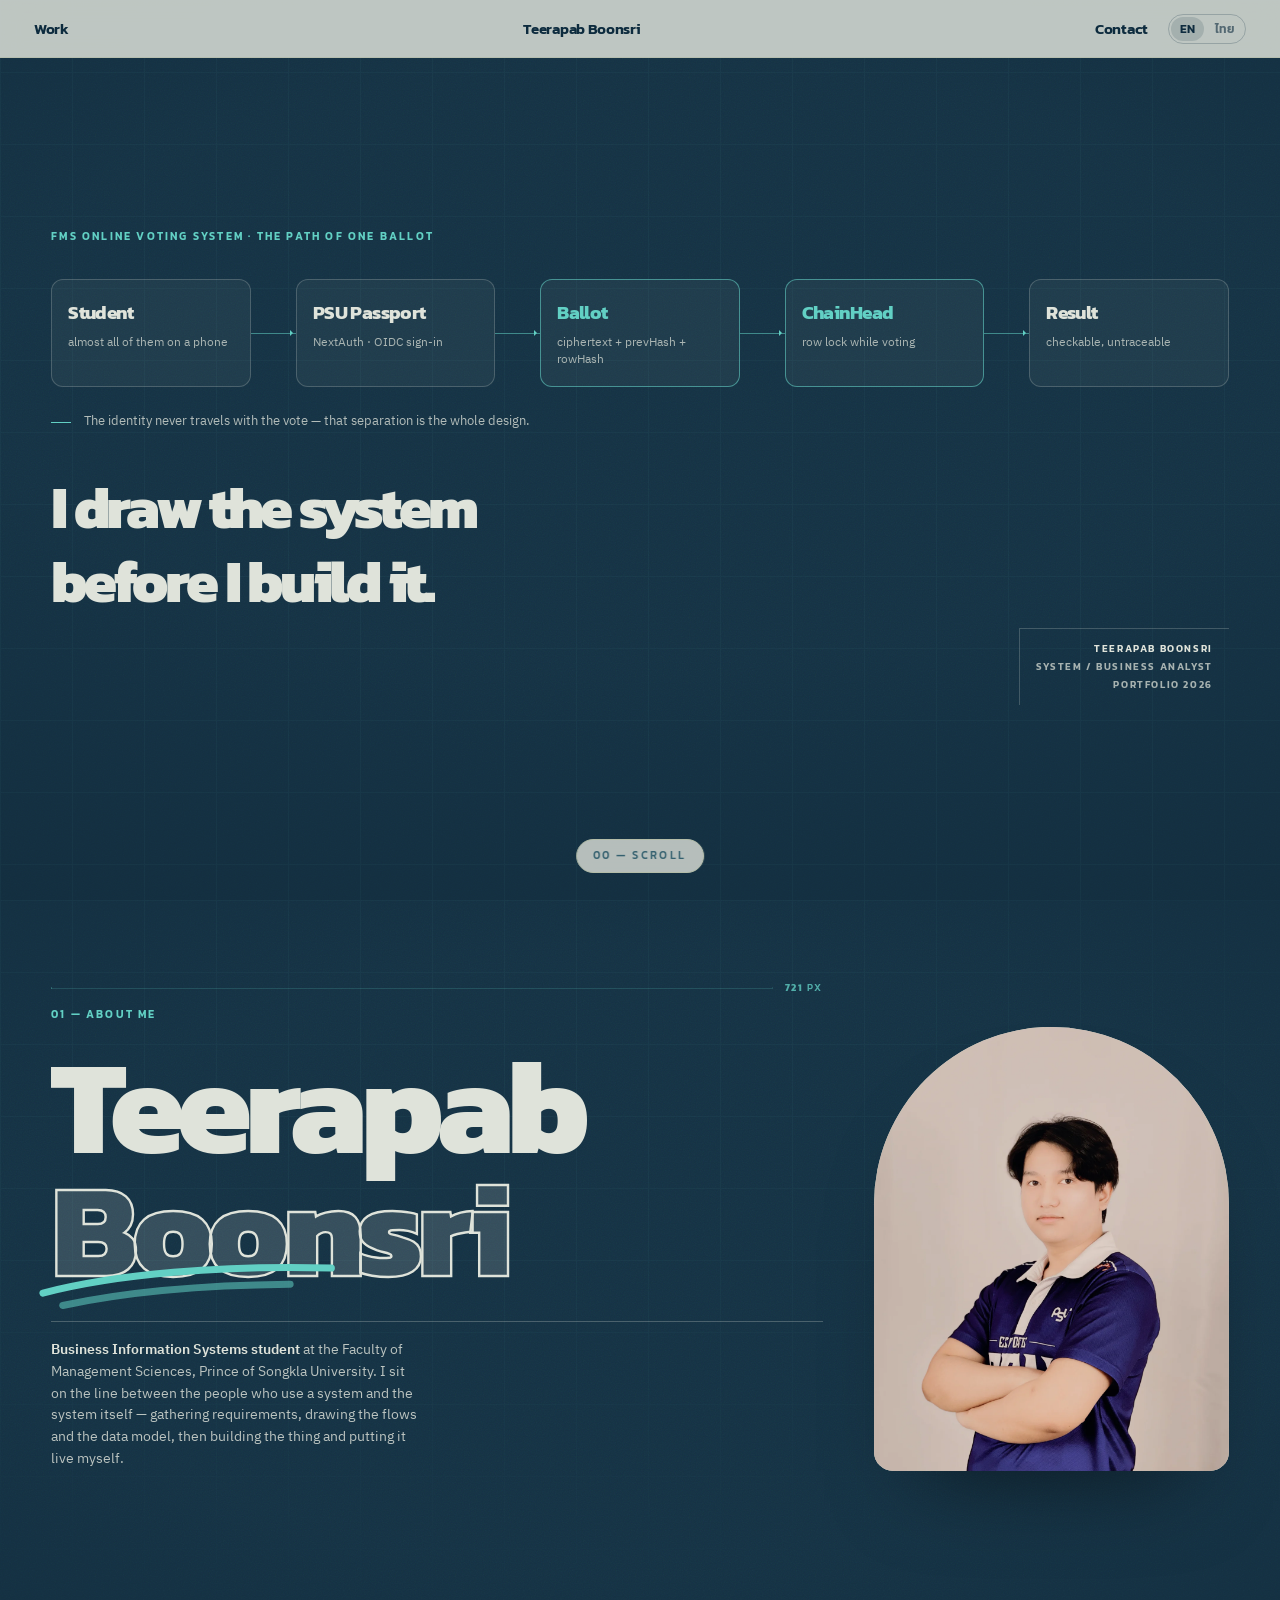
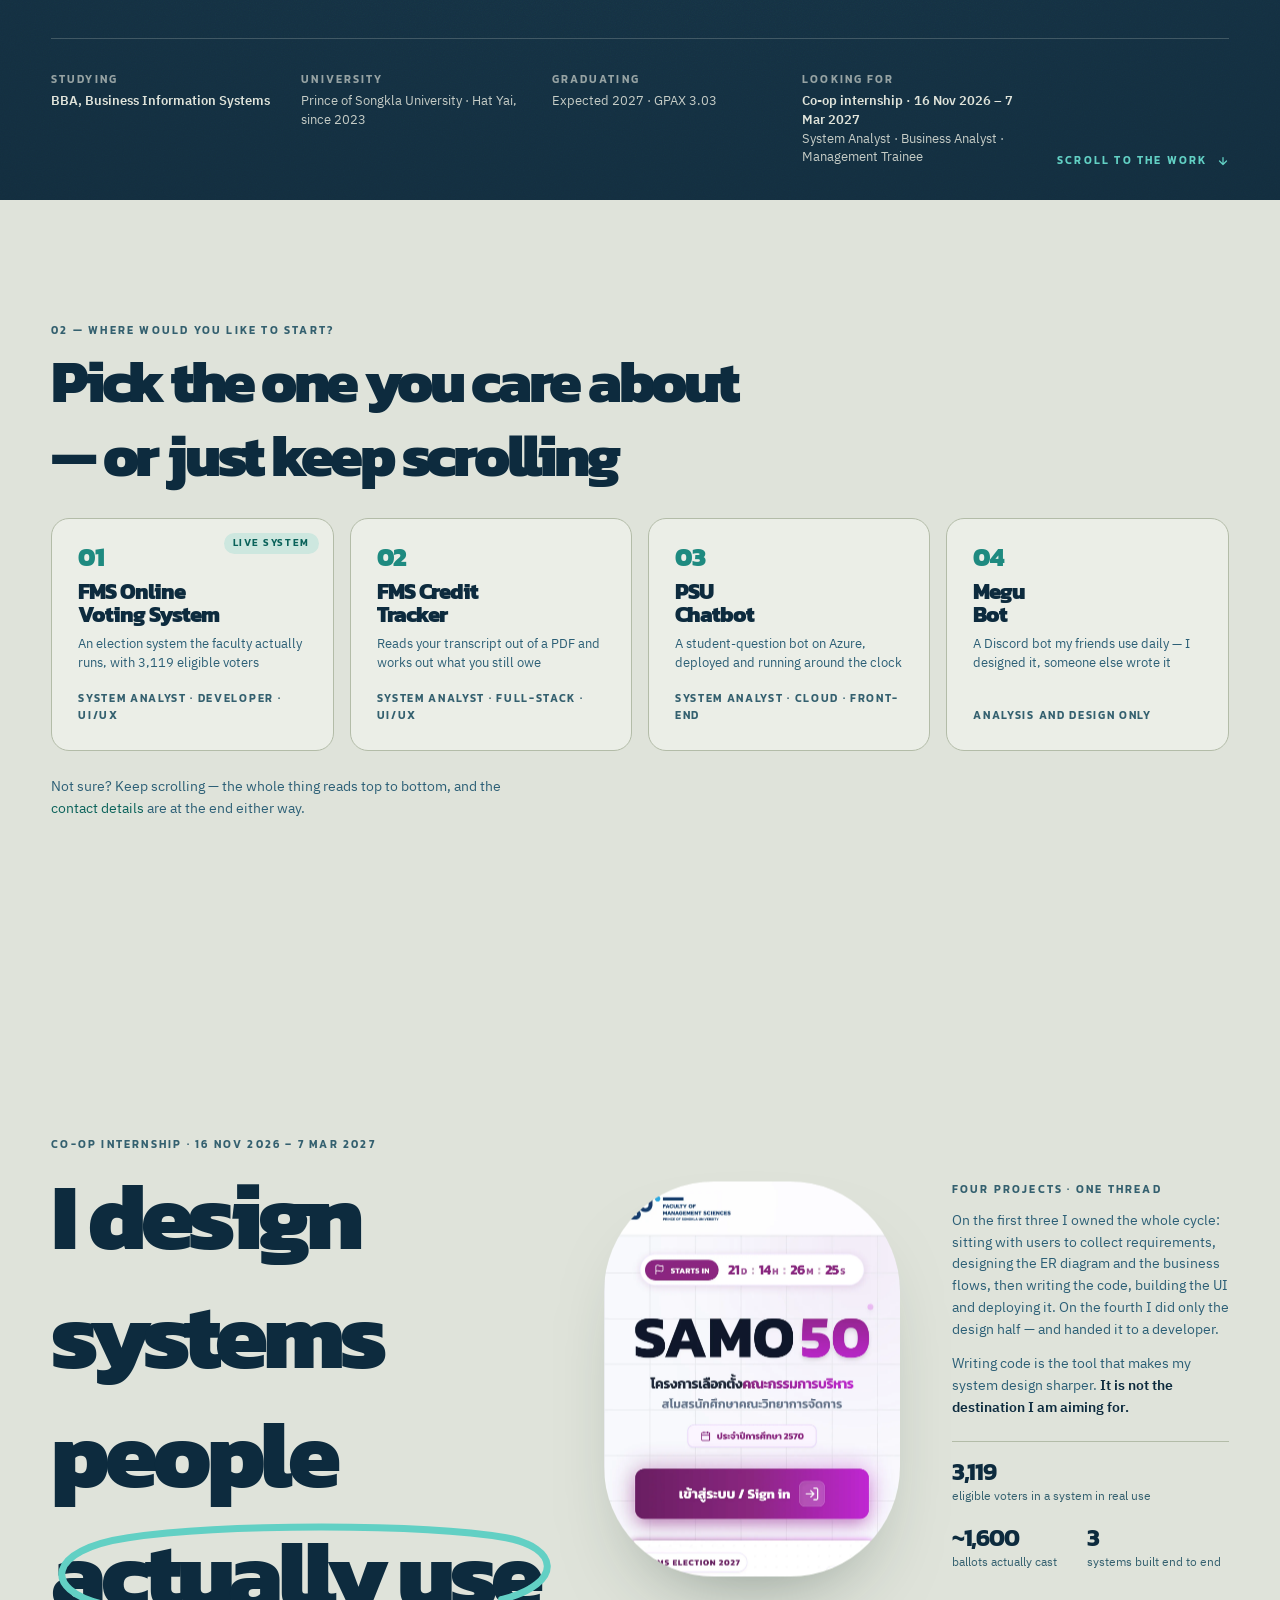
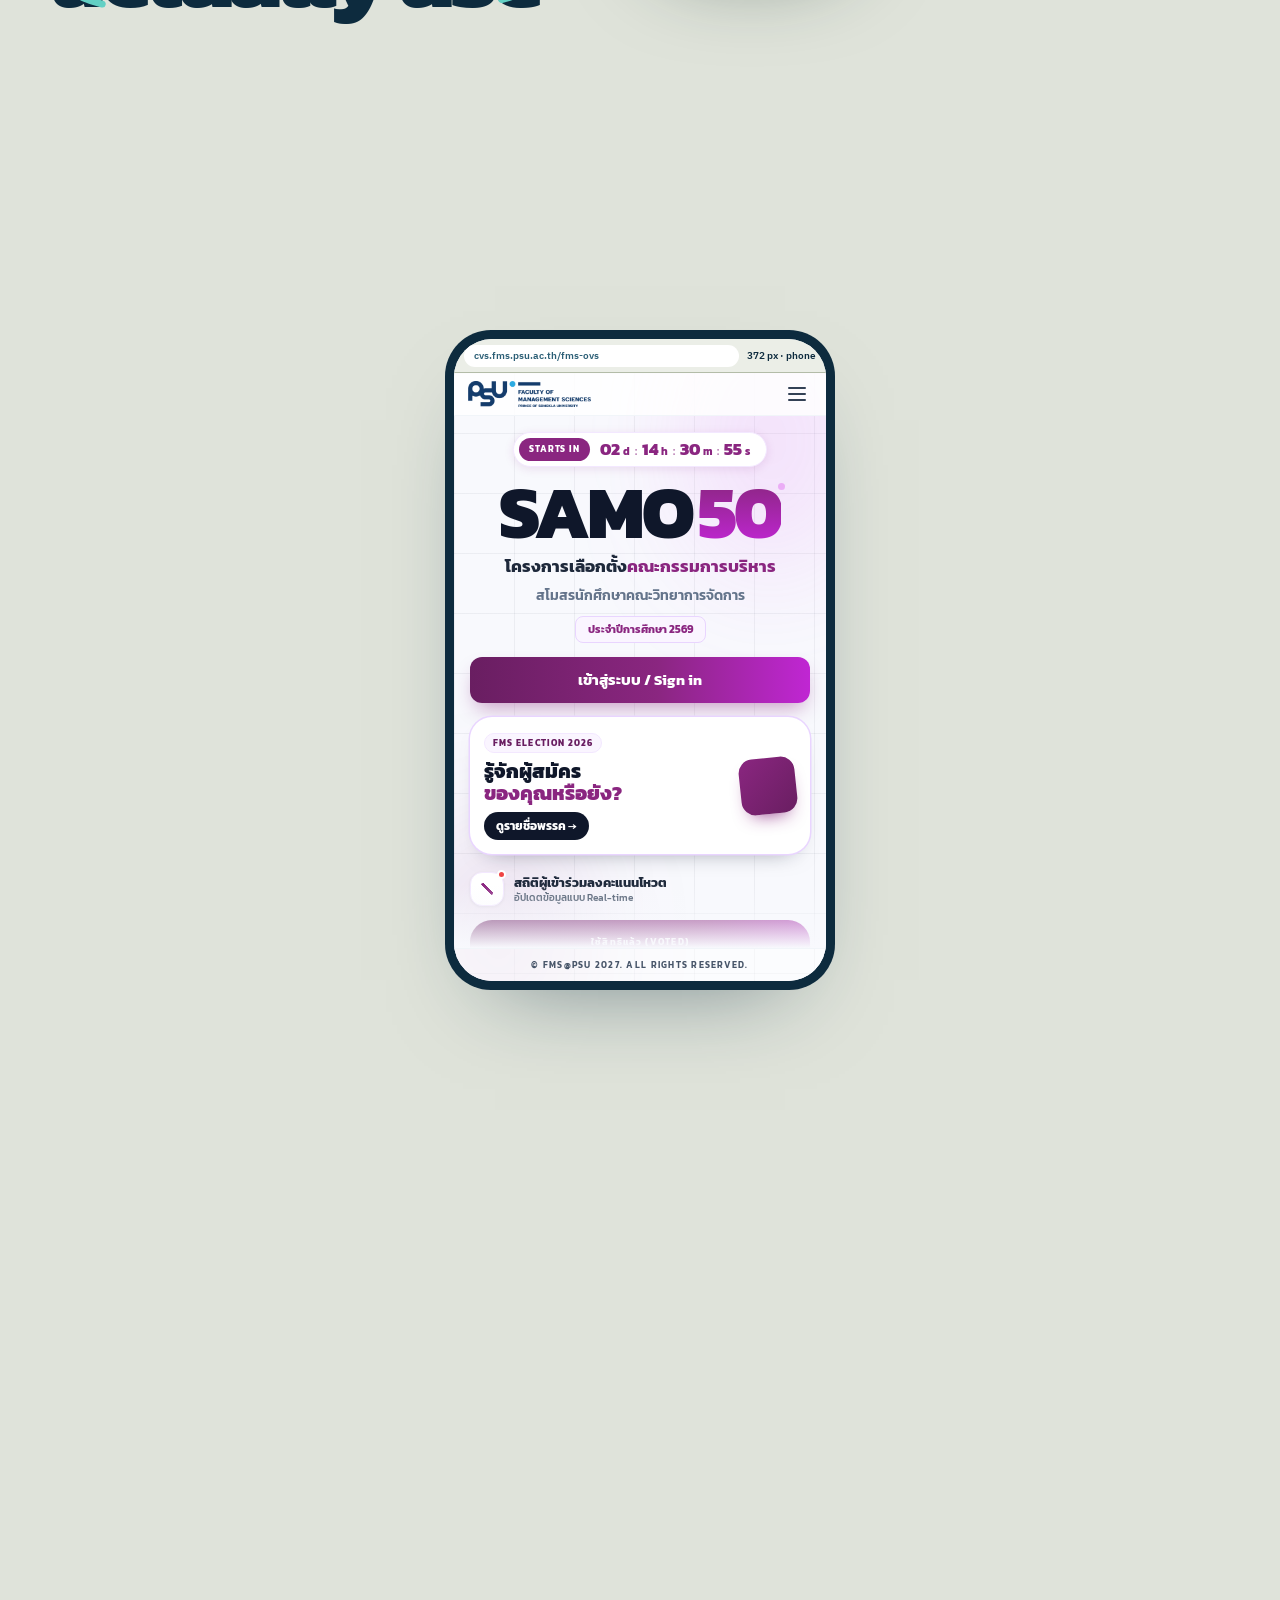
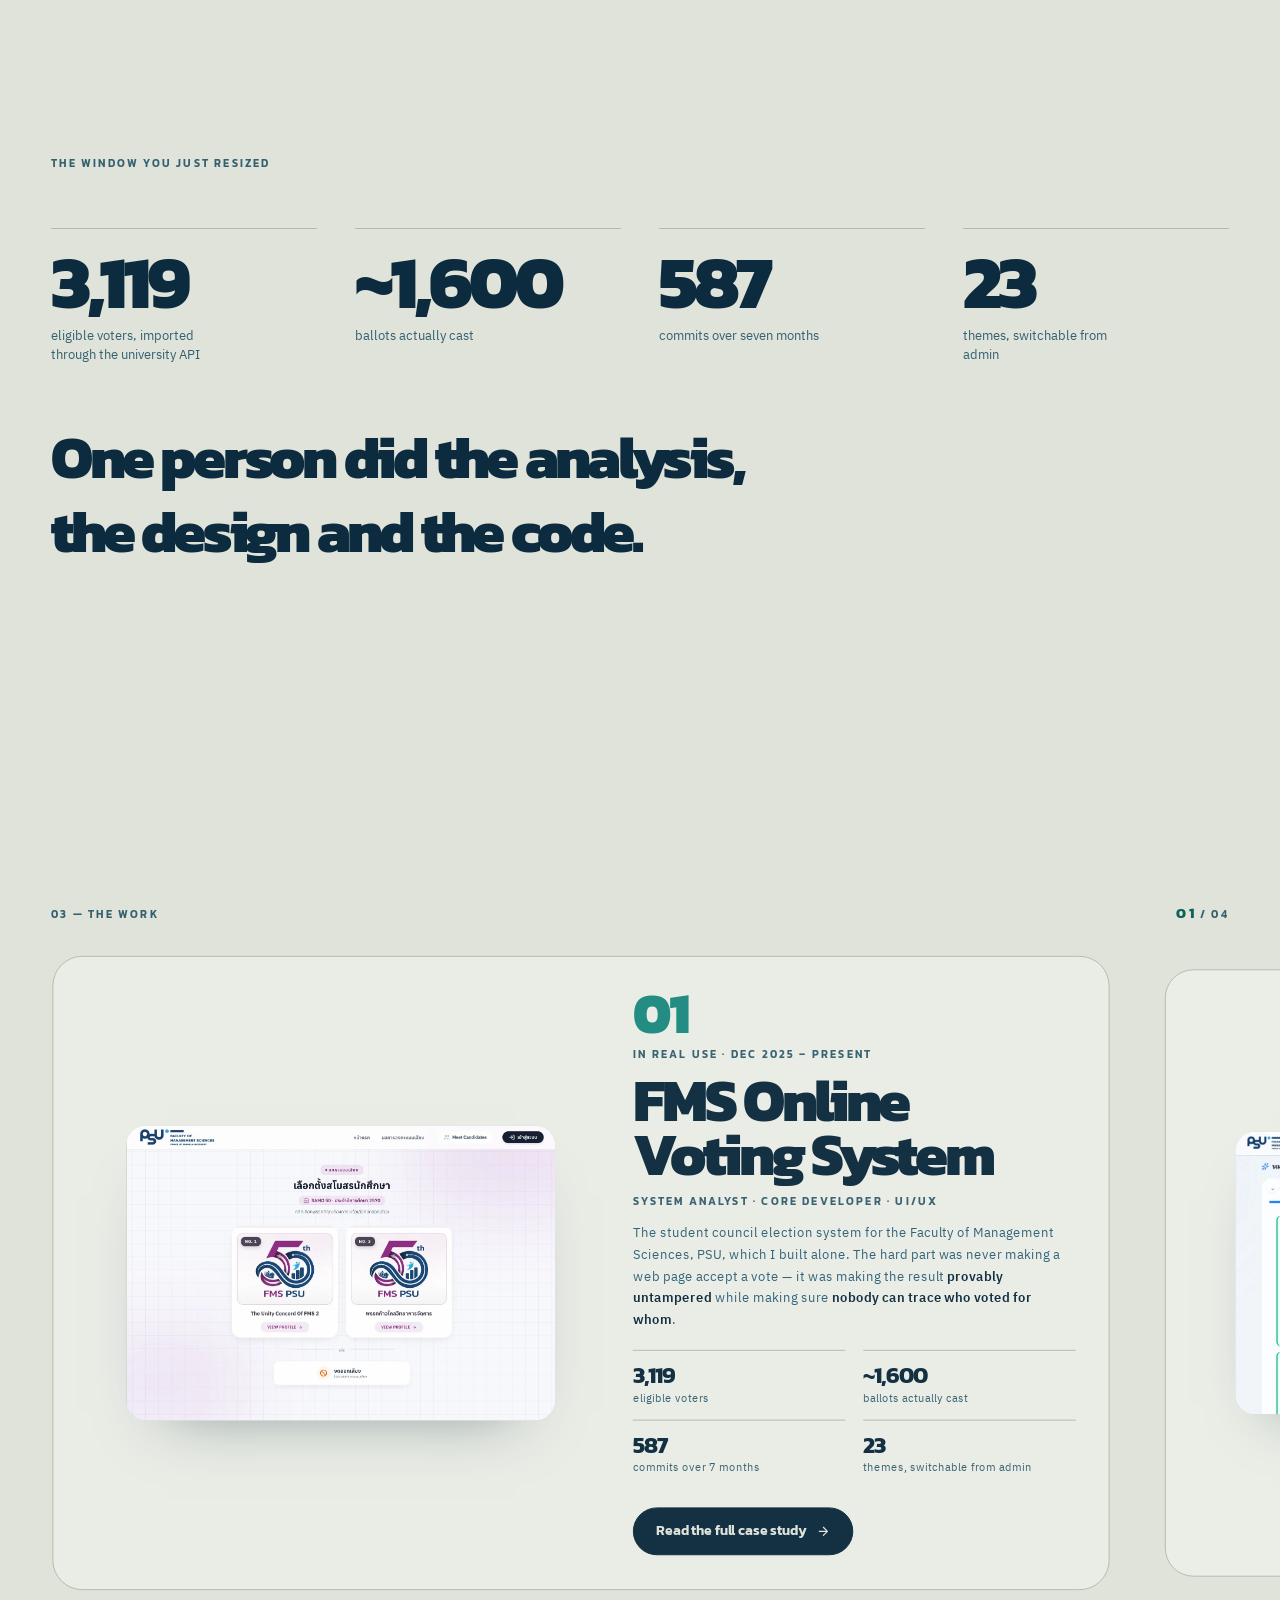
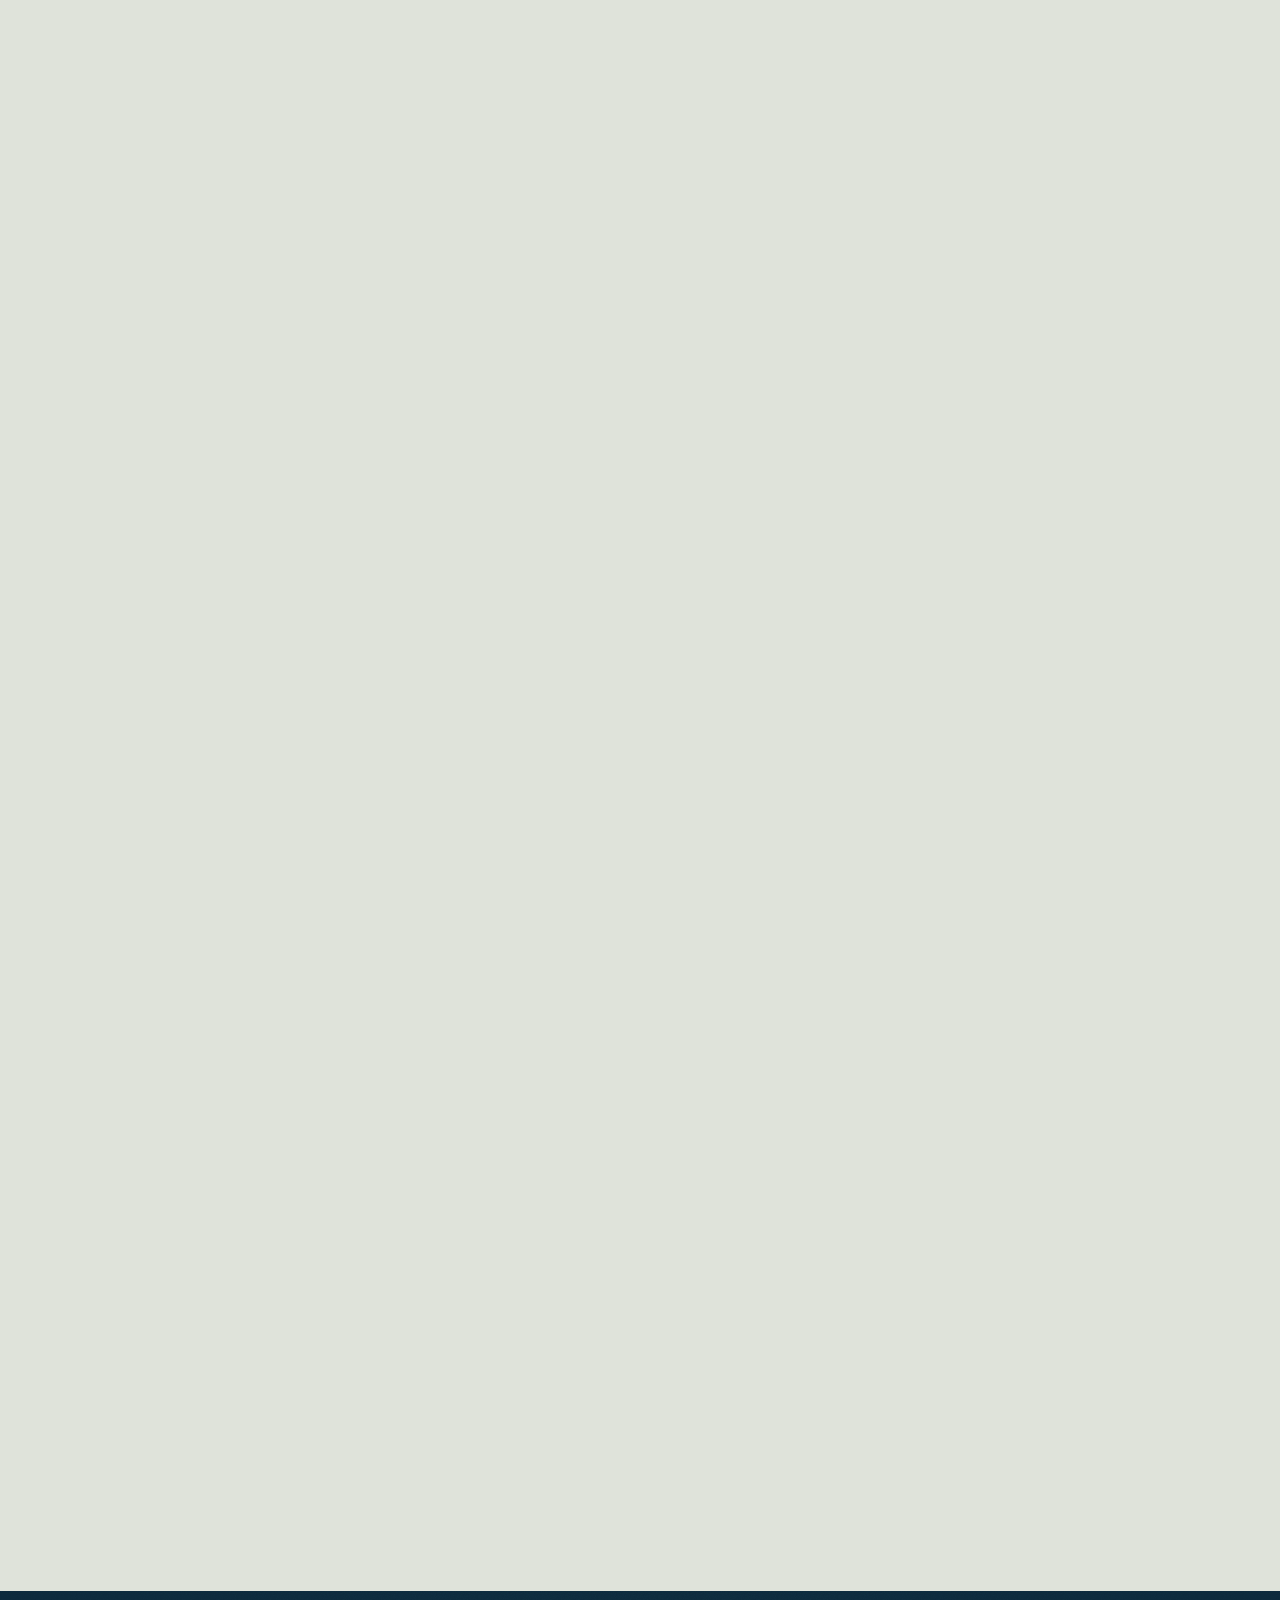
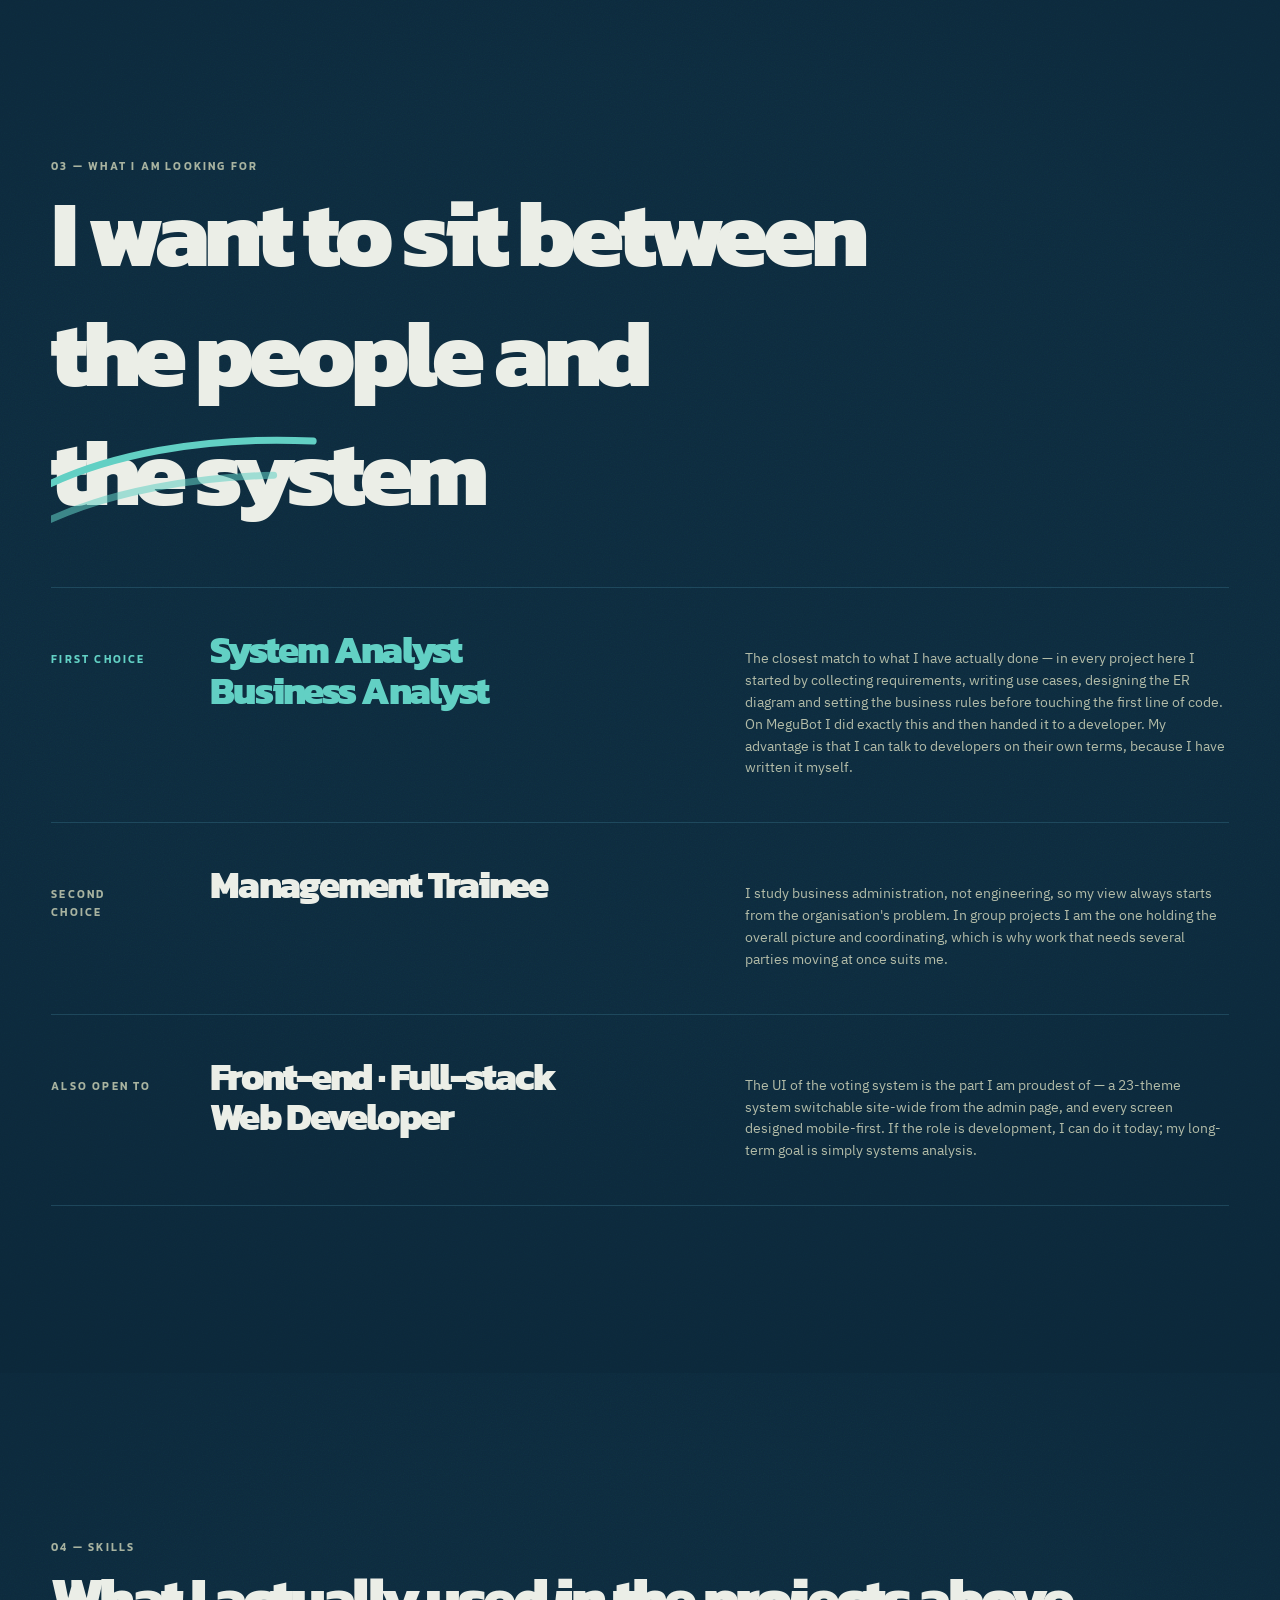
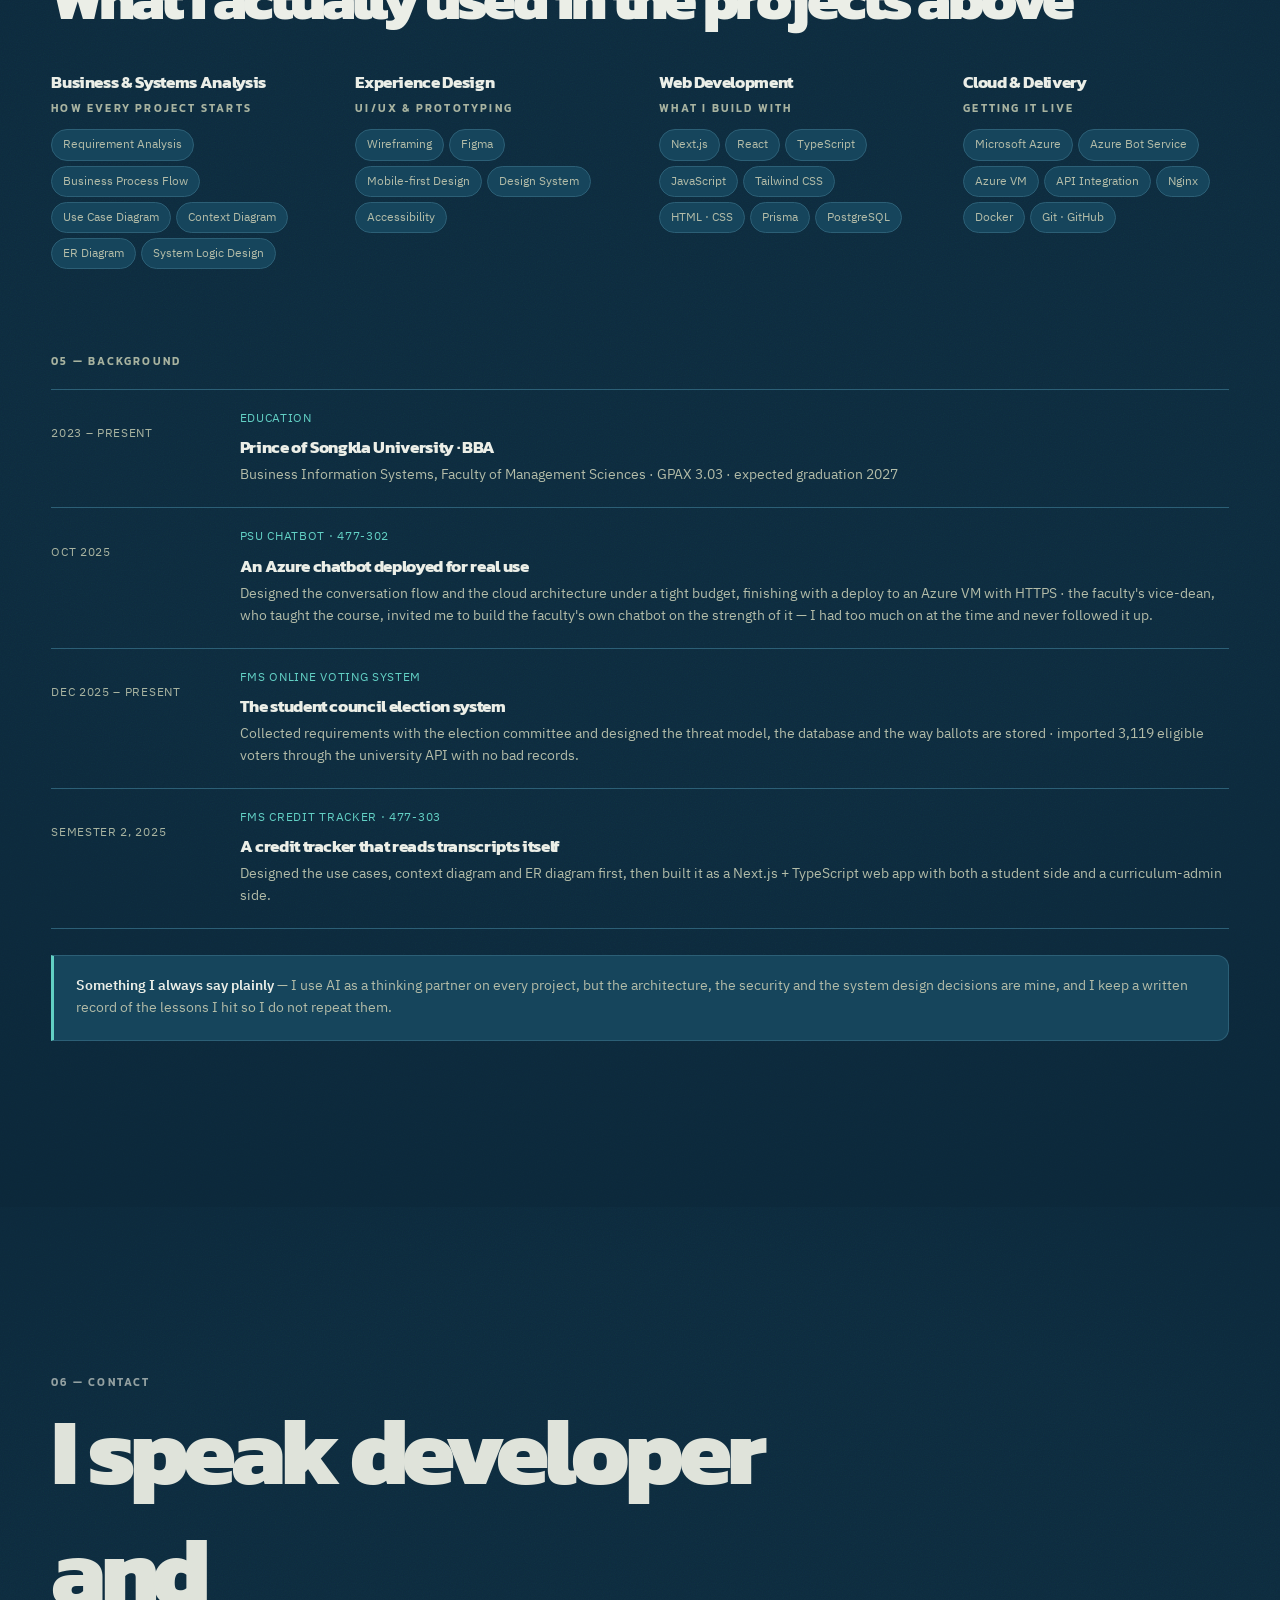
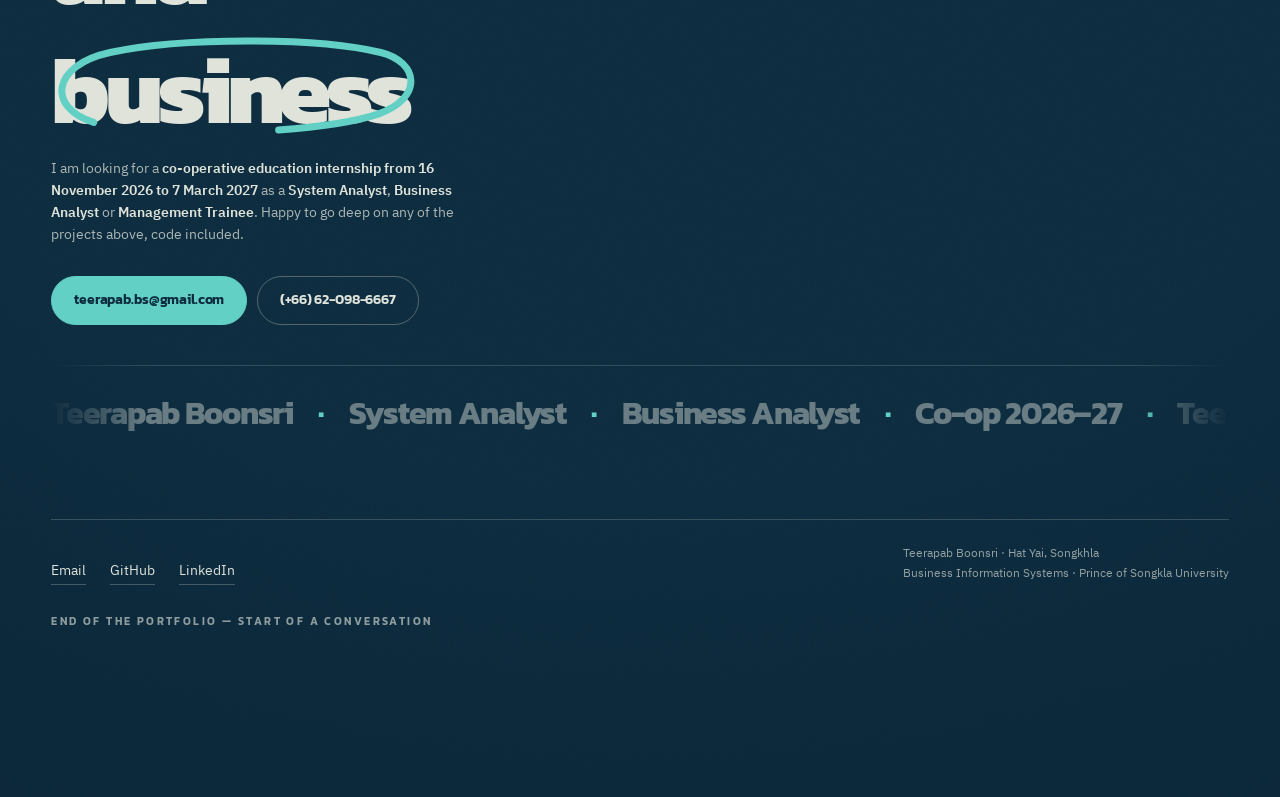
==== commit 99abad91: "feat: the work becomes one rail, and the dark act gets a surface Two things, from the two choices th" ====
--- a/index.html
+++ b/index.html
@@ -21,6 +21,7 @@
      from the Thai version of this page so the type scale stays identical. -->
 <link href="https://fonts.googleapis.com/css2?family=Kanit:wght@500;600;700;800&family=IBM+Plex+Sans+Thai:wght@400;500;600&display=swap" rel="stylesheet">
 <link rel="stylesheet" href="assets/verdure.css">
+<link rel="stylesheet" href="assets/rail.css">
 <!-- Gates every faded start-state in the stylesheet. If this line never runs,
      the class is absent and the page renders fully visible. -->
 <script>document.documentElement.classList.add('js-anim');</script>
@@ -190,19 +191,19 @@
         <span class="pick__role">System Analyst · Developer · UI/UX</span>
         <span class="pick__live">Live system</span>
       </a>
-      <a class="pick__card deal" style="--d:70ms" href="#p02">
+      <a class="pick__card deal" style="--d:70ms" href="#work-rail" data-rail-to="1">
         <span class="pick__n">02</span>
         <span class="pick__t">FMS Credit<br>Tracker</span>
         <span class="pick__d">Reads your transcript out of a PDF and works out what you still owe</span>
         <span class="pick__role">System Analyst · Full-stack · UI/UX</span>
       </a>
-      <a class="pick__card deal" style="--d:140ms" href="#p03">
+      <a class="pick__card deal" style="--d:140ms" href="#work-rail" data-rail-to="2">
         <span class="pick__n">03</span>
         <span class="pick__t">PSU<br>Chatbot</span>
         <span class="pick__d">A student-question bot on Azure, deployed and running around the clock</span>
         <span class="pick__role">System Analyst · Cloud · Front-end</span>
       </a>
-      <a class="pick__card deal" style="--d:210ms" href="#p04">
+      <a class="pick__card deal" style="--d:210ms" href="#work-rail" data-rail-to="3">
         <span class="pick__n">04</span>
         <span class="pick__t">Megu<br>Bot</span>
         <span class="pick__d">A Discord bot my friends use daily — I designed it, someone else wrote it</span>
@@ -414,243 +415,111 @@
   </div>
 </section>
 
-<!-- ══ 4 · project 01 detail ═══════════════════════════════════════════════ -->
-<section class="stage stage--auto" id="p01">
-  <div class="inner">
-    <!-- three beats, not one block fading in: the rule draws itself, the index
-         stamps down, the date label rises. See Scene 5 in docs/PLAN-AWWWARDS.md. -->
-    <div class="work__head draw">
-      <p class="work__idx stamp">01</p>
-      <p class="tag up" style="--d:140ms">In real use · Dec 2025 – present</p>
-    </div>
-
-    <div class="cols">
-      <div>
-        <figure class="shot wipe">
-          <img src="assets/img/desktop/01-original/4-vote-multi.webp" width="1600" height="1100" loading="lazy"
-               alt="Ballot screen showing the party options and the confirm button">
+<!-- ══ 5 · the work, as one rail ═══════════════════════════════════════
+     Four stacked full-height sections became one rail that scroll drags
+     sideways. The owner picked this out of a side-by-side prototype: it was the
+     one part of it he wanted. It brings the two things the rest of the page
+     lacks — scroll DRIVING motion continuously rather than triggering it once,
+     and the horizontal axis nothing else here uses.
+
+     The markup is a plain horizontally-scrollable list, and that is the BASE
+     state: it works with no JS, on a phone, and under reduced motion. rail.js
+     layers the pin on top only when pinning is a good idea. The failure mode is
+     a filmstrip you swipe, never three projects you cannot reach.
+
+     Copy and figures are lifted from the four sections this replaces, word for
+     word. The chips and the second screenshot row from each section did not
+     come with them — they live on the case study pages, which is where someone
+     who wants that level of detail is going anyway. -->
+<section class="rail" id="work-rail" aria-label="The four projects">
+  <div class="rail__pin">
+
+    <div class="rail__head">
+      <p class="tag">03 — The work</p>
+      <p class="rail__count"><b>01</b> / 04</p>
+    </div>
+
+    <ol class="rail__track">
+      <li class="panel">
+        <figure class="panel__media">
+          <img src="assets/img/desktop/01-original/4-vote-multi.webp" width="1600" height="1100" loading="lazy" alt="Ballot screen showing the party options and the confirm button">
         </figure>
-        <h2 class="big big--l shot__title lm up" style="--d:150ms">FMS Online<br>Voting System</h2>
-      </div>
-
-      <div class="up" style="--d:90ms">
-        <p class="tag tag--honey">System Analyst · Core Developer · UI/UX</p>
-        <p class="small" style="margin:14px 0 22px">
-          The student council election system for the Faculty of Management Sciences, PSU,
-          which I built alone. The hard part was never making a web page accept a vote — it was
-          making the result <strong>provably untampered</strong> while making sure
-          <strong>nobody can trace who voted for whom</strong>. Those two goals fight each other
-          by nature, and almost every design decision in the system comes out of that conflict.
-        </p>
-
-        <div class="facts">
-          <div><b data-count>3,119</b><span>eligible voters, imported through the university API</span></div>
-          <div><b data-count>~1,600</b><span>ballots actually cast</span></div>
-          <div><b data-count>587</b><span>commits over 7 months</span></div>
-          <div><b data-count>23</b><span>themes, switchable from admin</span></div>
-        </div>
-
-        <div class="chips">
-          <span>Next.js 14</span><span>PostgreSQL</span><span>Prisma</span>
-          <span>NextAuth · PSU SSO</span><span>Playwright</span><span>Docker</span>
-        </div>
-
-        <div class="btns">
-          <a class="btn" href="fms-election.html">Read the full case study
-            <svg width="14" height="14" viewBox="0 0 24 24" fill="none" stroke="currentColor" stroke-width="2"
-                 stroke-linecap="round" stroke-linejoin="round" aria-hidden="true"><path d="M5 12h14M12 5l7 7-7 7"/></svg>
-          </a>
-          <a class="btn btn--ghost" href="https://cvs.fms.psu.ac.th/fms-ovs" target="_blank" rel="noopener noreferrer">Open the live system
-            <svg width="13" height="13" viewBox="0 0 24 24" fill="none" stroke="currentColor" stroke-width="2"
-                 stroke-linecap="round" stroke-linejoin="round" aria-hidden="true"><path d="M18 13v6a2 2 0 0 1-2 2H5a2 2 0 0 1-2-2V8a2 2 0 0 1 2-2h6M15 3h6v6M10 14 21 3"/></svg>
-          </a>
-        </div>
-
-        <div class="shot-row" style="margin-top:22px">
-          <img src="assets/img/desktop/01-original/7-results-revealed.webp" width="1600" height="1100" loading="lazy"
-               alt="Results screen after the count was revealed">
-          <img src="assets/img/desktop/01-original/2-candidates.webp" width="1600" height="1100" loading="lazy"
-               alt="Candidate list screen">
-        </div>
-      </div>
-    </div>
-  </div>
-</section>
-
-<!-- ══ 5 · project 02 ══════════════════════════════════════════════════════ -->
-<section class="stage stage--auto" id="p02">
-  <div class="inner">
-    <!-- three beats, not one block fading in: the rule draws itself, the index
-         stamps down, the date label rises. See Scene 5 in docs/PLAN-AWWWARDS.md. -->
-    <div class="work__head draw">
-      <p class="work__idx stamp">02</p>
-      <p class="tag up" style="--d:140ms">Course 477-303 BISA&amp;D · Semester 2, 2025</p>
-    </div>
-
-    <div class="cols">
-      <div>
-        <figure class="shot wipe">
-          <img src="assets/img/credit/01-landing.webp" width="1600" height="796" loading="lazy"
-               alt="The Credit Tracker landing page: Track Your Path to Graduation">
+        <div class="panel__body">
+          <p class="panel__idx">01</p>
+          <p class="tag">In real use · Dec 2025 – present</p>
+          <h2 class="big big--m panel__t">FMS Online<br>Voting System</h2>
+          <p class="tag tag--honey">System Analyst · Core Developer · UI/UX</p>
+          <p class="small">The student council election system for the Faculty of Management Sciences, PSU, which I built alone. The hard part was never making a web page accept a vote — it was making the result <strong>provably untampered</strong> while making sure <strong>nobody can trace who voted for whom</strong>.</p>
+          <div class="facts">
+            <div><b data-count>3,119</b><span>eligible voters</span></div>
+            <div><b data-count>~1,600</b><span>ballots actually cast</span></div>
+            <div><b data-count>587</b><span>commits over 7 months</span></div>
+            <div><b data-count>23</b><span>themes, switchable from admin</span></div>
+          </div>
+          <a class="btn" href="fms-election.html">Read the full case study <svg width="14" height="14" viewBox="0 0 24 24" fill="none" stroke="currentColor" stroke-width="2" stroke-linecap="round" stroke-linejoin="round" aria-hidden="true"><path d="M5 12h14M12 5l7 7-7 7"/></svg></a>
+        </div>
+      </li>
+      <li class="panel">
+        <figure class="panel__media">
+          <img src="assets/img/credit/05-results.webp" width="1600" height="797" loading="lazy" alt="Results by curriculum category">
         </figure>
-        <h2 class="big big--l shot__title lm up" style="--d:150ms">FMS Credit<br>Tracker</h2>
-      </div>
-
-      <div class="up" style="--d:90ms">
-        <p class="tag tag--honey">System Analyst · Full-stack Developer · UI/UX</p>
-        <p class="small" style="margin:14px 0 22px">
-          A credit tracker for students of the Faculty of Management Sciences. Students upload
-          their grade report and registration slip as PDFs and the system
-          <strong>reads the text out and checks it against the curriculum structure itself</strong>,
-          showing which categories are complete and which are still short — instead of ticking
-          boxes by hand in a table most people get wrong.
-        </p>
-
-        <div class="facts">
-          <div><b data-count>30</b><span>API routes</span></div>
-          <div><b data-count>13</b><span>database tables</span></div>
-          <div><b data-count>15</b><span>student + admin screens</span></div>
-          <div><b data-count>~12,000</b><span>lines of TypeScript</span></div>
-        </div>
-
-        <div class="chips">
-          <span>Next.js 16</span><span>React 19</span><span>TypeScript</span>
-          <span>Prisma 7</span><span>NextAuth 5</span><span>pdf-parse</span>
-        </div>
-
-        <a class="btn" href="credit-tracker.html">Read the full case study
-          <svg width="14" height="14" viewBox="0 0 24 24" fill="none" stroke="currentColor" stroke-width="2"
-               stroke-linecap="round" stroke-linejoin="round" aria-hidden="true"><path d="M5 12h14M12 5l7 7-7 7"/></svg>
-        </a>
-
-        <div class="shot-row" style="margin-top:22px">
-          <img src="assets/img/credit/02-upload.webp" width="1600" height="800" loading="lazy"
-               alt="PDF upload screen">
-          <img src="assets/img/credit/05-results.webp" width="1600" height="797" loading="lazy"
-               alt="Results by curriculum category">
-        </div>
-      </div>
-    </div>
-  </div>
-</section>
-
-<!-- ══ 6 · project 03 ══════════════════════════════════════════════════════ -->
-<section class="stage stage--auto" id="p03">
-  <div class="inner">
-    <!-- three beats, not one block fading in: the rule draws itself, the index
-         stamps down, the date label rises. See Scene 5 in docs/PLAN-AWWWARDS.md. -->
-    <div class="work__head draw">
-      <p class="work__idx stamp">03</p>
-      <p class="tag up" style="--d:140ms">Course 477-302 Cloud Computing Platform · Oct 2025</p>
-    </div>
-
-    <div class="cols">
-      <div>
-        <figure class="shot wipe">
-          <img src="assets/img/chatbot/01-hero.webp" width="1600" height="777" loading="lazy"
-               alt="The PSU Chatbot page with the bot answering a student question">
+        <div class="panel__body">
+          <p class="panel__idx">02</p>
+          <p class="tag">Course 477-303 BISA&amp;D · Semester 2, 2025</p>
+          <h2 class="big big--m panel__t">FMS Credit<br>Tracker</h2>
+          <p class="tag tag--honey">System Analyst · Full-stack Developer · UI/UX</p>
+          <p class="small">Students upload their grade report and registration slip as PDFs and the system <strong>reads the text out and checks it against the curriculum structure itself</strong>, showing which categories are complete and which are still short.</p>
+          <div class="facts">
+            <div><b data-count>30</b><span>API routes</span></div>
+            <div><b data-count>13</b><span>database tables</span></div>
+            <div><b data-count>15</b><span>student + admin screens</span></div>
+            <div><b data-count>~12,000</b><span>lines of TypeScript</span></div>
+          </div>
+          <a class="btn" href="credit-tracker.html">Read the full case study <svg width="14" height="14" viewBox="0 0 24 24" fill="none" stroke="currentColor" stroke-width="2" stroke-linecap="round" stroke-linejoin="round" aria-hidden="true"><path d="M5 12h14M12 5l7 7-7 7"/></svg></a>
+        </div>
+      </li>
+      <li class="panel">
+        <figure class="panel__media">
+          <img src="assets/img/chatbot/01-hero.webp" width="1600" height="777" loading="lazy" alt="The PSU Chatbot page with the bot answering a student question">
         </figure>
-        <h2 class="big big--l shot__title lm up" style="--d:150ms">PSU<br>Chatbot</h2>
-      </div>
-
-      <div class="up" style="--d:90ms">
-        <p class="tag tag--honey">System Analyst · Cloud Developer · Front-end</p>
-        <p class="small" style="margin:14px 0 22px">
-          A chatbot that answers student questions, built on Azure Bot Service, wired to Language
-          Studio, then embedded in a web page through the Direct Line API with a Node.js layer in
-          between that trades the secret key for a token
-          <strong>so the key never reaches the frontend</strong> · the whole thing runs around the
-          clock on an Azure VM.
-        </p>
-
-        <div class="facts">
-          <div><b>Azure</b><span>Bot Service + Language Studio</span></div>
-          <div><b>24/7</b><span>running on an Azure VM (Ubuntu)</span></div>
-          <div><b>HTTPS</b><span>Nginx + Certbot + pm2</span></div>
-          <div><b>3</b><span>people on the team, the system was mine</span></div>
-        </div>
-
-        <div class="chips">
-          <span>Azure Bot Service</span><span>Language Studio</span><span>Direct Line API</span>
-          <span>Node.js</span><span>Nginx</span><span>pm2</span>
-        </div>
-
-        <a class="btn" href="psu-chatbot.html">Read the full case study
-          <svg width="14" height="14" viewBox="0 0 24 24" fill="none" stroke="currentColor" stroke-width="2"
-               stroke-linecap="round" stroke-linejoin="round" aria-hidden="true"><path d="M5 12h14M12 5l7 7-7 7"/></svg>
-        </a>
-
-        <div class="shot-row" style="margin-top:22px">
-          <img src="assets/img/chatbot/04-language-studio.webp" width="1600" height="1018" loading="lazy"
-               alt="Language Studio with the trained question-and-answer pairs">
-          <img src="assets/img/chatbot/03-workflow.webp" width="1600" height="224" loading="lazy"
-               alt="System workflow diagram">
-        </div>
-      </div>
-    </div>
-  </div>
-</section>
-
-<!-- ══ 6b · project 04 — the one where I did not write the code ════════════ -->
-<section class="stage stage--auto" id="p04">
-  <div class="inner">
-    <!-- three beats, not one block fading in: the rule draws itself, the index
-         stamps down, the date label rises. See Scene 5 in docs/PLAN-AWWWARDS.md. -->
-    <div class="work__head draw">
-      <p class="work__idx stamp">04</p>
-      <p class="tag up" style="--d:140ms">Side project with a friend · ongoing</p>
-    </div>
-
-    <div class="cols">
-      <div>
-        <figure class="shot wipe">
-          <img src="assets/img/megubot/01-profile.webp" width="602" height="665" loading="lazy"
-               alt="MeguBot Reborn's Discord profile card with its bio and roles">
+        <div class="panel__body">
+          <p class="panel__idx">03</p>
+          <p class="tag">Course 477-302 Cloud Computing Platform · Oct 2025</p>
+          <h2 class="big big--m panel__t">PSU<br>Chatbot</h2>
+          <p class="tag tag--honey">System Analyst · Cloud Developer · Front-end</p>
+          <p class="small">A chatbot that answers student questions, built on Azure Bot Service, wired to Language Studio, then embedded in a web page through the Direct Line API with a Node.js layer in between that trades the secret key for a token <strong>so the key never reaches the frontend</strong>.</p>
+          <div class="facts">
+            <div><b>Azure</b><span>Bot Service + Language Studio</span></div>
+            <div><b>24/7</b><span>running on an Azure VM (Ubuntu)</span></div>
+            <div><b>HTTPS</b><span>Nginx + Certbot + pm2</span></div>
+            <div><b>3</b><span>people on the team, the system was mine</span></div>
+          </div>
+          <a class="btn" href="psu-chatbot.html">Read the full case study <svg width="14" height="14" viewBox="0 0 24 24" fill="none" stroke="currentColor" stroke-width="2" stroke-linecap="round" stroke-linejoin="round" aria-hidden="true"><path d="M5 12h14M12 5l7 7-7 7"/></svg></a>
+        </div>
+      </li>
+      <li class="panel panel--tall">
+        <figure class="panel__media">
+          <img src="assets/img/megubot/01-profile.webp" width="602" height="665" loading="lazy" alt="MeguBot Reborn's Discord profile card with its bio and roles">
         </figure>
-        <h2 class="big big--l shot__title lm up" style="--d:150ms">Megu<br>Bot</h2>
-      </div>
-
-      <div class="up" style="--d:90ms">
-        <p class="tag tag--honey">System Analyst · Feature owner · not the developer</p>
-        <p class="small" style="margin:14px 0 22px">
-          An all-round quality-of-life bot our Discord server uses every day: it speaks who joins and
-          leaves a voice channel, reads out messages for people without a microphone, keeps per-person
-          names, plays audio, and hides a few small games for the wait between matches.
-          <strong>I designed the system and the features; my friend wrote the code.</strong> It is the
-          project that looks most like the job I am applying for.
-        </p>
-
-        <div class="facts">
-          <div><b>Design</b><span>system and features, mine</span></div>
-          <div><b>Code</b><span>my friend's, not mine</span></div>
-          <div><b>24/7</b><span>moved from a laptop to the cloud</span></div>
-          <div><b>Daily</b><span>real use, not a demo</span></div>
-        </div>
-
-        <div class="chips">
-          <span>Discord.js 14</span><span>Node.js</span><span>@discordjs/voice</span>
-          <span>Edge / Google TTS</span><span>Slash commands</span><span>Cloud-hosted</span>
-        </div>
-
-        <div class="btns">
-          <a class="btn" href="megubot.html">Read the full case study
-            <svg width="14" height="14" viewBox="0 0 24 24" fill="none" stroke="currentColor" stroke-width="2"
-                 stroke-linecap="round" stroke-linejoin="round" aria-hidden="true"><path d="M5 12h14M12 5l7 7-7 7"/></svg>
-          </a>
-          <a class="btn btn--ghost" href="https://github.com/OtsutsukiMiho/MeguBot-Reborn" target="_blank" rel="noopener noreferrer">Repository
-            <svg width="13" height="13" viewBox="0 0 24 24" fill="none" stroke="currentColor" stroke-width="2"
-                 stroke-linecap="round" stroke-linejoin="round" aria-hidden="true"><path d="M18 13v6a2 2 0 0 1-2 2H5a2 2 0 0 1-2-2V8a2 2 0 0 1 2-2h6M15 3h6v6M10 14 21 3"/></svg>
-          </a>
-        </div>
-
-        <div class="shot-row" style="margin-top:22px">
-          <img src="assets/img/megubot/02-commands.webp" width="586" height="427" loading="lazy"
-               alt="The bot's slash command list in Discord">
-          <img src="assets/img/megubot/04-voice.webp" width="278" height="252" loading="lazy"
-               alt="The bot sitting in a voice channel, other members' names pixelated">
-        </div>
-      </div>
-    </div>
+        <div class="panel__body">
+          <p class="panel__idx">04</p>
+          <p class="tag">Side project with a friend · ongoing</p>
+          <h2 class="big big--m panel__t">Megu<br>Bot</h2>
+          <p class="tag tag--honey">System Analyst · Feature owner · not the developer</p>
+          <p class="small">An all-round quality-of-life bot our Discord server uses every day. <strong>I designed the system and the features; my friend wrote the code.</strong> It is the project that looks most like the job I am applying for.</p>
+          <div class="facts">
+            <div><b>Design</b><span>system and features, mine</span></div>
+            <div><b>Code</b><span>my friend's, not mine</span></div>
+            <div><b>24/7</b><span>moved from a laptop to the cloud</span></div>
+            <div><b>Daily</b><span>real use, not a demo</span></div>
+          </div>
+          <a class="btn" href="megubot.html">Read the full case study <svg width="14" height="14" viewBox="0 0 24 24" fill="none" stroke="currentColor" stroke-width="2" stroke-linecap="round" stroke-linejoin="round" aria-hidden="true"><path d="M5 12h14M12 5l7 7-7 7"/></svg></a>
+        </div>
+      </li>
+    </ol>
+
+    <div class="rail__bar" aria-hidden="true"><i></i></div>
+    <p class="rail__hint">Swipe or scroll the row sideways</p>
   </div>
 </section>
 
@@ -838,6 +707,7 @@
 <script src="assets/verdure.js"></script>
 <script src="assets/i18n.js"></script>
 <script src="assets/feel.js"></script>
+<script src="assets/rail.js"></script>
 <script src="assets/nav.js"></script>
 </body>
 </html>
--- a/assets/verdure.css
+++ b/assets/verdure.css
@@ -1944,3 +1944,68 @@
   .js-anim .wire::after { transform: none; }
   .js-anim .wire::before { opacity: 1; transition: none; }
 }
+
+/* ══════════════════════════════════════════════════════════════════════════
+   DARK SKIN — what makes the three dark screens feel expensive rather than
+   just unlit. Applied to every dark surface at once so they read as one
+   material: the boot screen, the cover, and the whole third act.
+
+   Two things, both cheap and both fixing a real defect of flat dark UI:
+
+   1. GRAIN. A large flat field of near-black on an 8-bit display bands into
+      visible steps, and the eye reads banding as "cheap". A very low-amplitude
+      noise layer dithers it away. It is an inline SVG filter — no image
+      request, no dependency — tiled at 180px so the pattern never becomes a
+      texture you can see.
+
+   2. VIGNETTE. A radial fall-off toward the corners. Screens are lit from the
+      middle in every medium that ever felt cinematic, and a dark panel with
+      perfectly even luminance across 1440px reads as a filled rectangle
+      instead of a lit space.
+
+   Both sit UNDER the content (z-index 0 against .inner's z-index 1) and both
+   are pointer-events: none, so nothing here can intercept a click.
+
+   On the contrast ratios recorded against these tokens: the vignette only ever
+   composites BLACK over the panel, never white, so on a dark act carrying light
+   text it can move a pair in one direction only — up. The grain is symmetric
+   noise under soft-light and averages out across any run of type. Neither can
+   push a pair below the figure written on its token, which is the property that
+   matters; the numbers themselves were not re-measured through the blend and
+   this comment is not claiming they were.
+   ══════════════════════════════════════════════════════════════════════════ */
+
+.boot::after, .cover::after, .act-dark::after, .end::after {
+  content: ''; position: absolute; inset: 0; z-index: 0; pointer-events: none;
+  background-image:
+    radial-gradient(120% 80% at 50% 40%, transparent 42%, rgba(0, 0, 0, .30) 100%),
+    url("data:image/svg+xml,%3Csvg xmlns='http://www.w3.org/2000/svg' width='180' height='180'%3E%3Cfilter id='n'%3E%3CfeTurbulence type='fractalNoise' baseFrequency='.85' numOctaves='3'/%3E%3C/filter%3E%3Crect width='180' height='180' filter='url(%23n)' opacity='.34'/%3E%3C/svg%3E");
+  background-size: cover, 180px 180px;
+  mix-blend-mode: soft-light;
+  opacity: .5;
+}
+/* .act-dark and .end are plain sections; the pseudo-element needs a frame */
+.act-dark, .end { position: relative; }
+/* and their content has to sit above it */
+.act-dark > .inner, .end > .inner { position: relative; z-index: 1; }
+
+/* ── air ───────────────────────────────────────────────────────────────────
+   The light act is dense on purpose — it is carrying the work. The dark act is
+   carrying three short statements, and giving them the same density made them
+   look like more of the same. Space is the cheapest thing that reads as
+   expensive, and it is the one thing the third act was short of. */
+.act-dark, .end { padding-block: clamp(90px, 13vw, 190px); }
+.act-dark .big, .end .big { margin-bottom: clamp(10px, 1.6vw, 18px); }
+.roles { margin-top: clamp(40px, 6vw, 72px); }
+.role { padding-block: clamp(26px, 3.4vw, 42px); }
+
+/* hairlines on dark want to be quieter than hairlines on paper — the same
+   value that reads as a fine rule on sage reads as a drawn line on navy */
+.act-dark .role, .act-dark .facts > div, .act-dark .work__head::after {
+  border-color: color-mix(in srgb, var(--rule) 55%, transparent);
+}
+
+@media (prefers-reduced-motion: reduce) {
+  /* nothing here animates, but the grain is a texture some people find noisy */
+  .boot::after, .cover::after, .act-dark::after, .end::after { background-image: none; }
+}
--- a/assets/rail.css
+++ b/assets/rail.css
@@ -0,0 +1,146 @@
+/* rail.css — the horizontal Work rail on index.html.
+   Loaded AFTER verdure.css, which it extends rather than replaces: every
+   colour, type step and motion token below comes from that file.
+
+   Started life as index-cinema.html, a throwaway prototype built alongside the
+   stacked layout so the two could be compared. The owner kept this half and
+   rejected the rest, so the prototype page is gone and the rail moved in.
+
+   ── the idea ──────────────────────────────────────────────────────────────
+   The four projects stop being four stacked sections and become one rail that
+   scroll drags sideways. Two things the rest of the site never does: motion
+   the scroll DRIVES continuously rather than triggers once, and the horizontal
+   axis, which the whole page currently ignores.
+
+   ── the fallback is the base state, not an afterthought ───────────────────
+   Written the other way up from most pinned rails: the DEFAULT is an ordinary
+   horizontally-scrollable filmstrip that works with no JS, on a phone, and
+   under reduced motion. The pin is layered on top only when rail.js adds
+   html.can-pin, which it does only when pinning is actually a good idea. So
+   the failure mode is "a filmstrip you swipe", never "three projects you
+   cannot reach". */
+
+/* ── base: a filmstrip ─────────────────────────────────────────────────── */
+
+.rail { position: relative; background: var(--paper); }
+.rail__pin { padding-block: clamp(40px, 7vw, 90px); }
+
+.rail__head {
+  display: flex; align-items: baseline; justify-content: space-between; gap: 20px;
+  width: 100%; max-width: var(--maxw); margin: 0 auto clamp(18px, 3vw, 30px);
+  padding-inline: clamp(18px, 4vw, 54px);
+}
+.rail__count {
+  font-family: var(--font-display); font-weight: 600; font-size: .6875rem;
+  letter-spacing: .2em; color: var(--deep-4); font-variant-numeric: tabular-nums; margin: 0;
+}
+.rail__count b { color: var(--sea-ink); font-size: .9375rem; }
+
+.rail__track {
+  display: flex; gap: clamp(16px, 2.4vw, 30px);
+  list-style: none; margin: 0; padding-inline: clamp(18px, 4vw, 54px);
+  overflow-x: auto; overscroll-behavior-x: contain;
+  scroll-snap-type: x mandatory; scrollbar-width: thin;
+}
+.panel {
+  flex: 0 0 min(88vw, 1060px); min-width: 0;
+  scroll-snap-align: center;
+  display: grid; gap: clamp(20px, 3vw, 44px);
+  grid-template-columns: minmax(0, 1.15fr) minmax(0, 1fr);
+  align-items: center;
+  background: var(--paper-2); border: 1px solid var(--rule);
+  border-radius: clamp(18px, 2.4vw, 30px);
+  padding: clamp(20px, 2.6vw, 38px);
+}
+@media (max-width: 860px) { .panel { grid-template-columns: 1fr; } }
+
+/* the media half */
+.panel__media {
+  position: relative; overflow: hidden;
+  border-radius: clamp(12px, 1.6vw, 20px); background: var(--paper-3);
+  aspect-ratio: 16 / 11;
+  box-shadow: 0 30px 60px -40px rgba(13, 43, 62, .5);
+}
+.panel__media img {
+  width: 100%; height: 100%; object-fit: cover; object-position: top center; display: block;
+}
+/* MeguBot's profile card is a tall portrait, not a wide screenshot — contain it
+   rather than cropping a person's avatar out of frame */
+.panel--tall .panel__media img { object-fit: contain; background: var(--paper-3); padding: 6%; }
+
+/* the text half */
+.panel__idx {
+  font-family: var(--font-display); font-weight: 800;
+  font-size: clamp(2.2rem, 4.6vw, 3.6rem); line-height: .8;
+  letter-spacing: -.06em; color: var(--sea-deep); margin: 0 0 10px;
+}
+.panel__t { margin: 10px 0 12px; }
+.panel__body .small { margin: 12px 0 18px; }
+.panel__body .facts { margin-bottom: 18px; }
+
+/* ── layered on: the pin ───────────────────────────────────────────────────
+   --rx is written by rail.js in px. With no JS it is 0 and none of this
+   applies anyway, because .can-pin is never added. */
+
+.js-anim.can-pin .rail { height: var(--rail-h, 400vh); }
+.js-anim.can-pin .rail__pin {
+  position: sticky; top: 0; height: 100svh;
+  /* clears the fixed top bar — without this the rail's own header sits under
+     it and the "01 / 04" counter, which is the only thing telling you where
+     you are in the rail, is invisible for the whole section */
+  padding: calc(var(--bar) + 10px) 0 clamp(14px, 2vw, 22px);
+  display: flex; flex-direction: column; justify-content: center;
+  overflow: hidden;                       /* this is what keeps the body from scrolling sideways */
+}
+/* the panel has to fit what is left after the header and the measure, or the
+   two of them get pushed out of the pin by a tall card */
+.js-anim.can-pin .panel { max-height: calc(100svh - var(--bar) - 130px); overflow: hidden; }
+.js-anim.can-pin .panel__media { max-height: 100%; }
+.js-anim.can-pin .rail__track {
+  overflow: visible; scroll-snap-type: none;
+  transform: translate3d(var(--rx, 0px), 0, 0);
+  will-change: transform;
+}
+.js-anim.can-pin .panel {
+  /* the one you are on is lifted out of the row; its neighbours sit back */
+  opacity: calc(.42 + .58 * var(--near, 0));
+  scale: calc(.955 + .045 * var(--near, 0));
+  transition: opacity var(--t2) ease, scale var(--t2) var(--ease);
+}
+/* the image lags the panel that carries it — the same trick as the theme deck,
+   and the reason a slide reads as depth rather than as a row of pictures */
+.js-anim.can-pin .panel__media img {
+  translate: calc(var(--lag, 0) * -3%) 0;
+}
+
+/* ── the measure under the rail ────────────────────────────────────────────
+   Not a decorative progress bar: it is the same drafting language as the
+   dimension line on the cover, so the rail belongs to the same site. */
+.rail__bar {
+  position: relative; height: 1px; margin: clamp(20px, 3vw, 34px) auto 0;
+  width: min(calc(100% - 2 * clamp(18px, 4vw, 54px)), var(--maxw));
+  background: var(--rule);
+}
+.rail__bar i {
+  position: absolute; left: 0; top: -1px; height: 3px;
+  width: calc(var(--rp, 0) * 100%); background: var(--sea-ink);
+  transition: width 80ms linear;
+}
+.js-anim.can-pin .rail__bar { margin-bottom: 0; }
+
+@media (prefers-reduced-motion: reduce) {
+  .js-anim.can-pin .panel { opacity: 1; scale: 1; transition: none; }
+  .js-anim.can-pin .panel__media img { translate: none; }
+  .rail__bar i { transition: none; }
+}
+
+/* ── a hint, on the filmstrip only ─────────────────────────────────────────
+   When it is a swipeable strip there is nothing telling you it moves. When it
+   is pinned, scrolling does it for you and a hint would be noise. */
+.rail__hint {
+  display: block; width: 100%; max-width: var(--maxw); margin: 14px auto 0;
+  padding-inline: clamp(18px, 4vw, 54px);
+  font-family: var(--font-display); font-weight: 600; font-size: .625rem;
+  letter-spacing: .2em; text-transform: uppercase; color: var(--deep-4);
+}
+.js-anim.can-pin .rail__hint { display: none; }
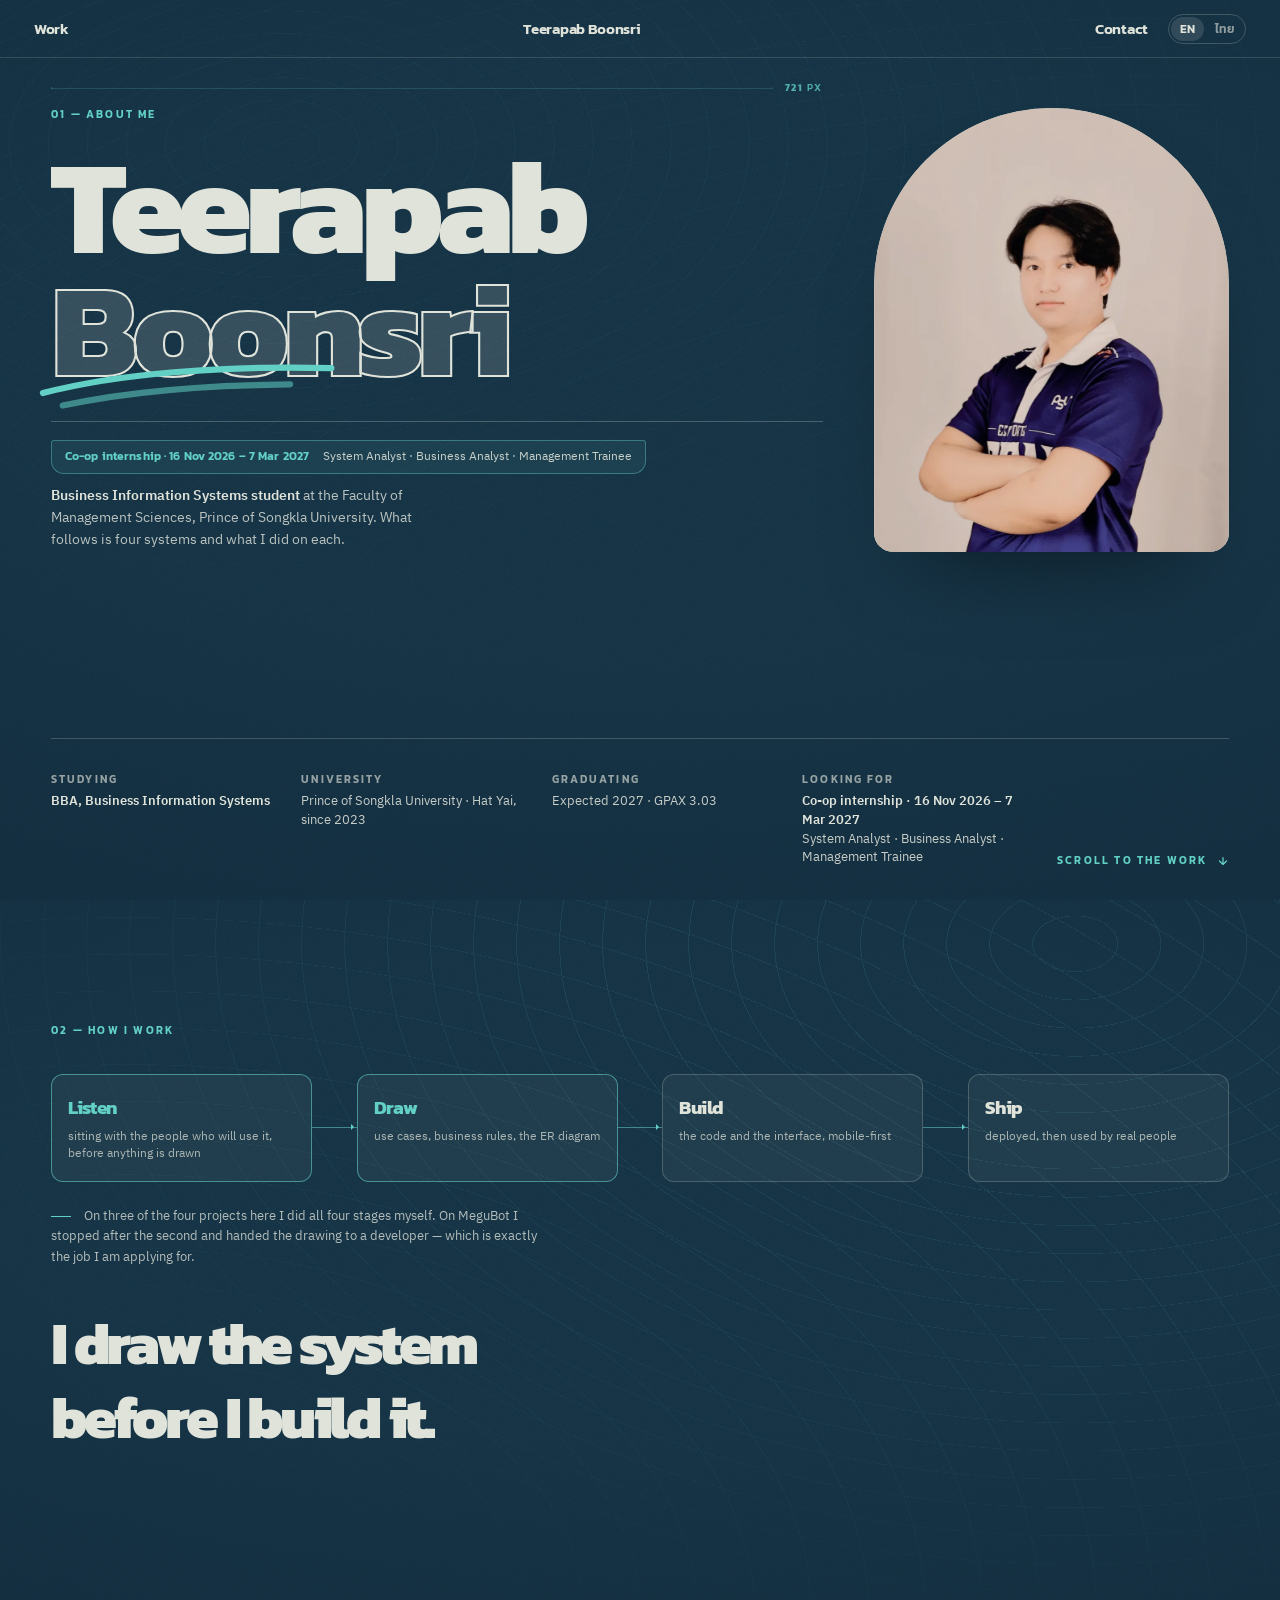
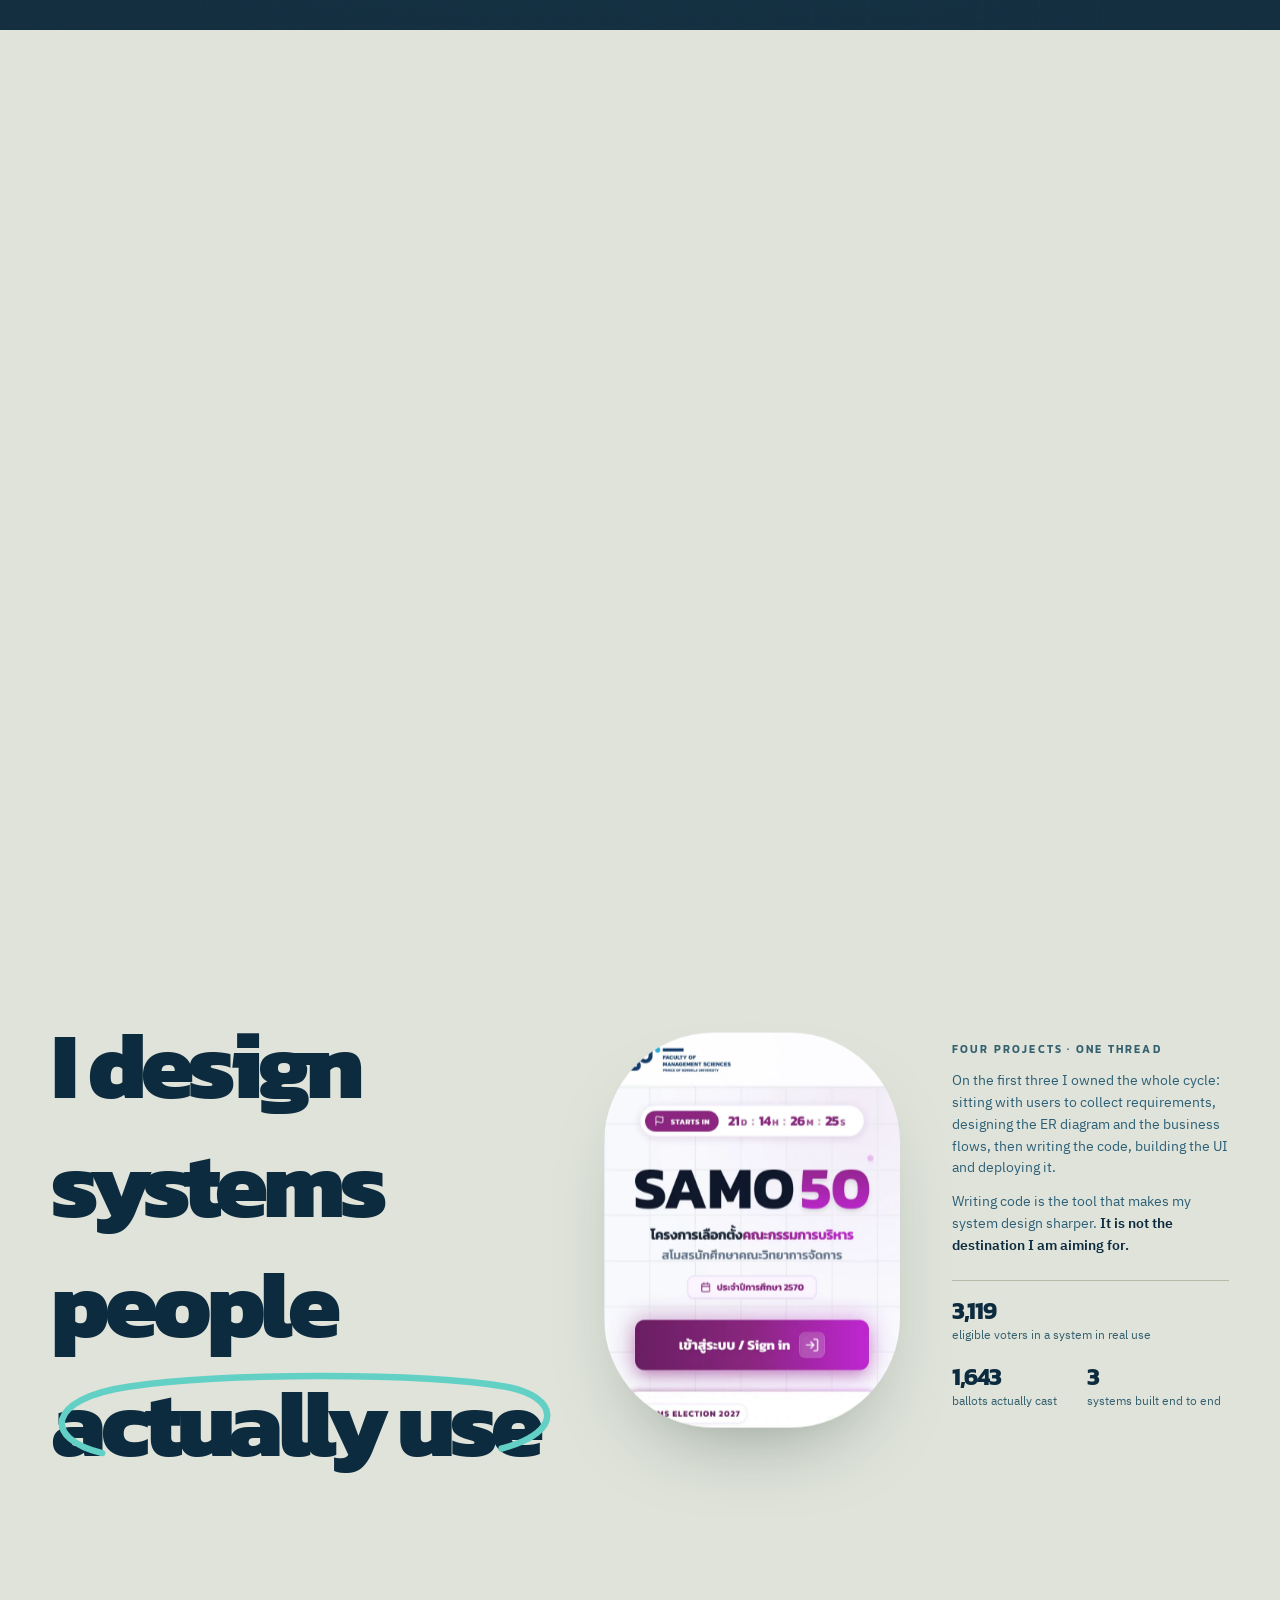
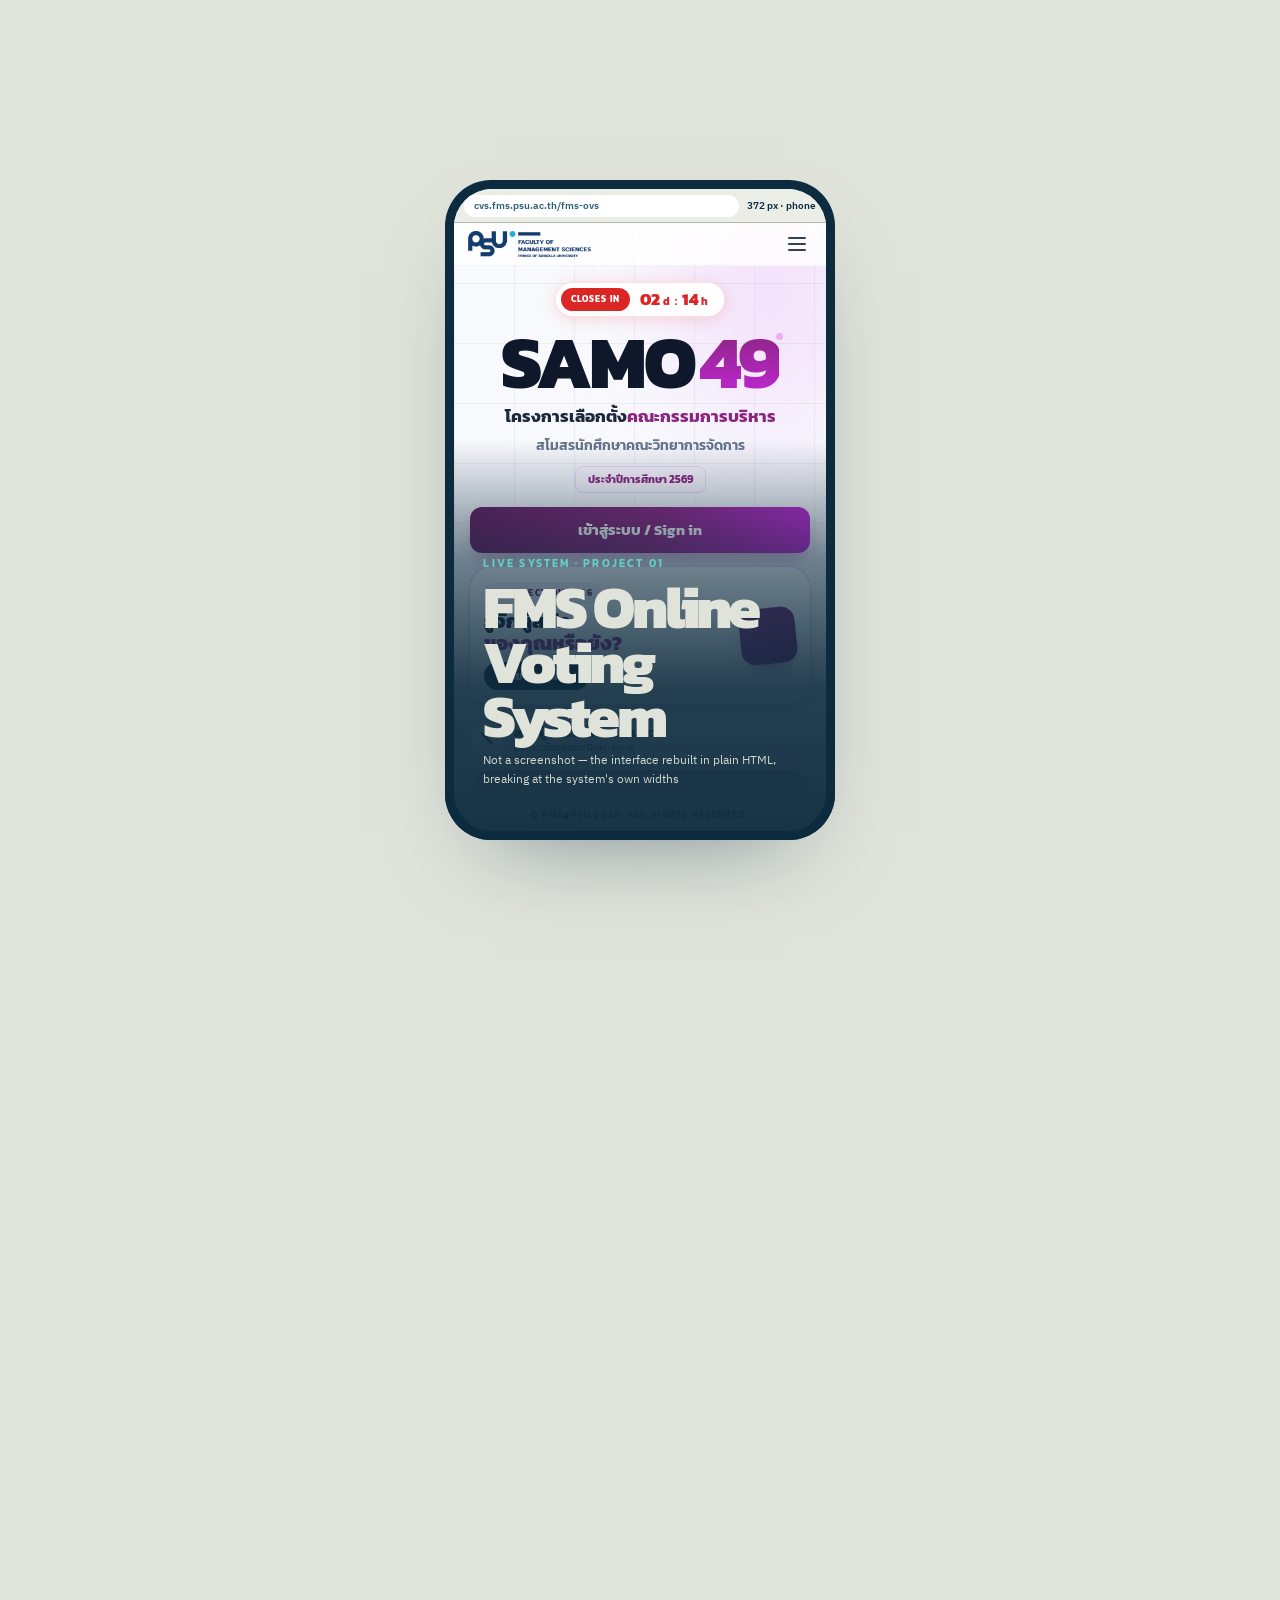
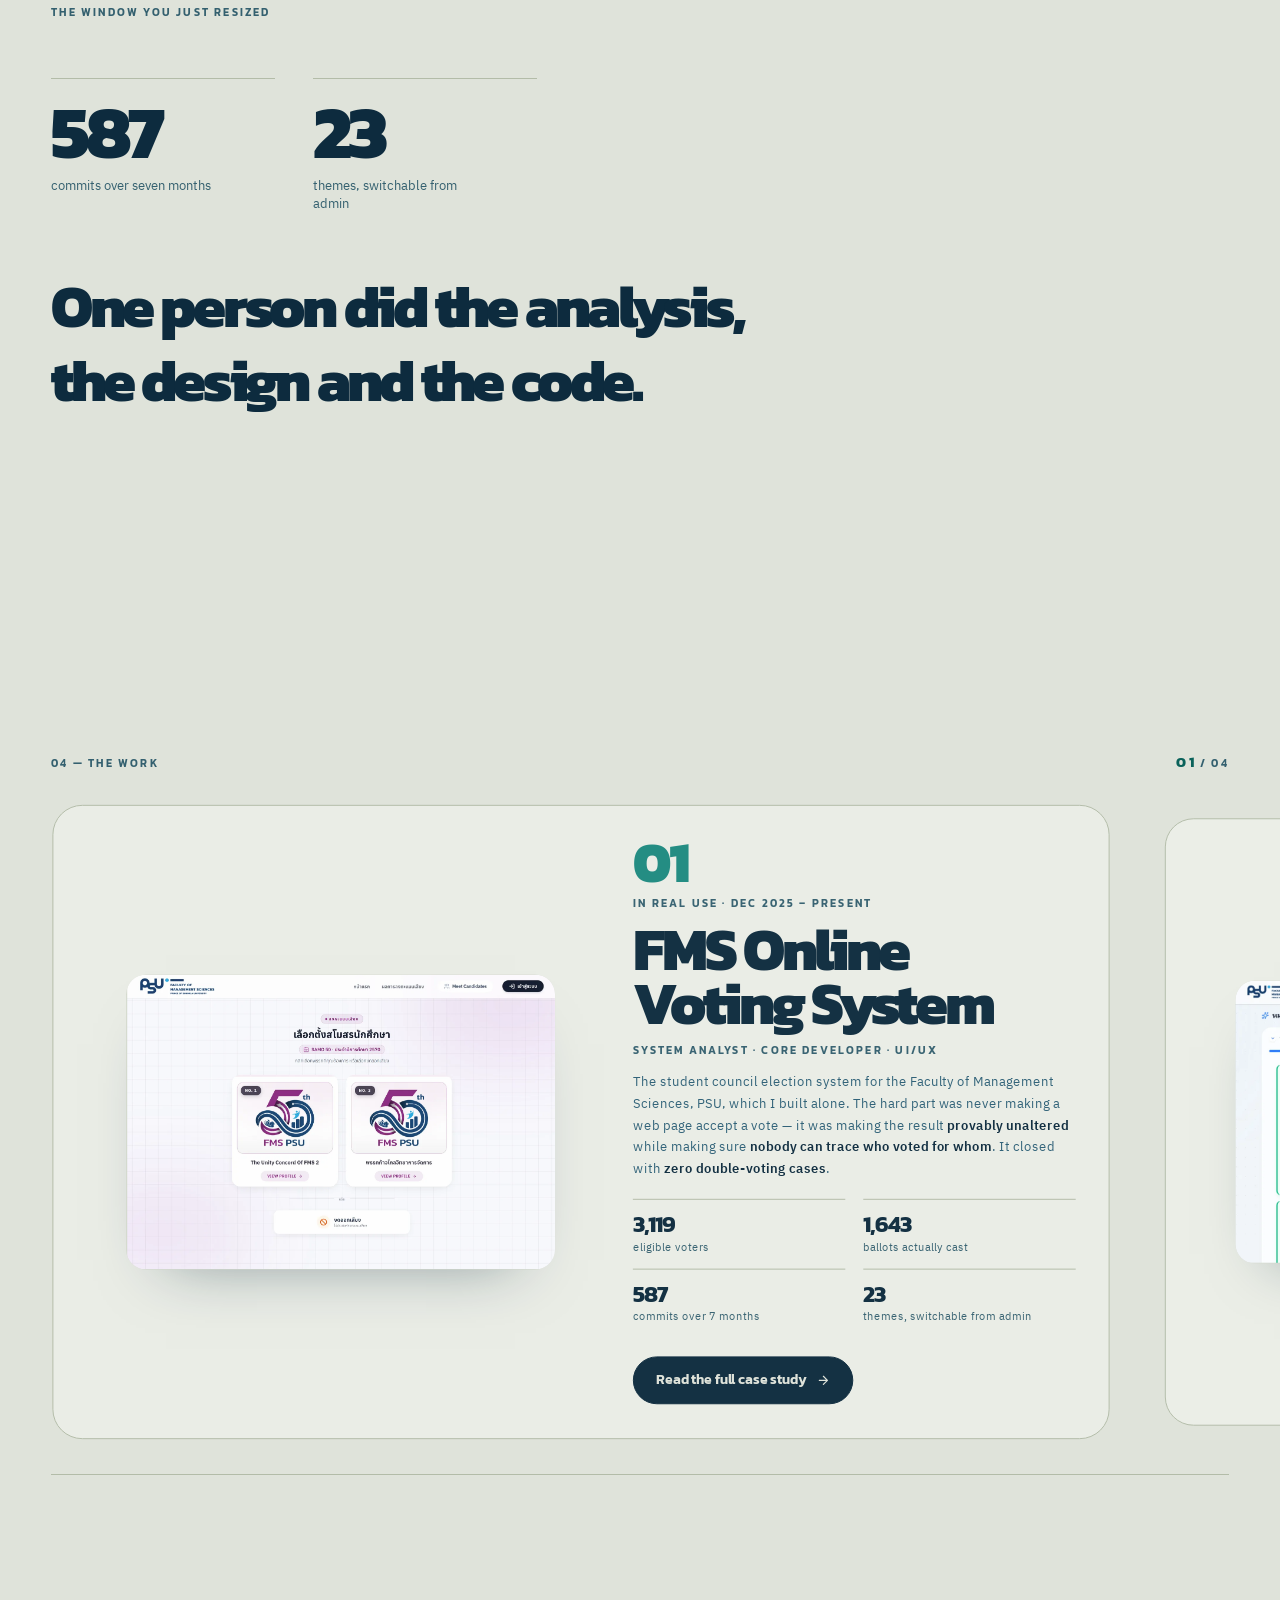
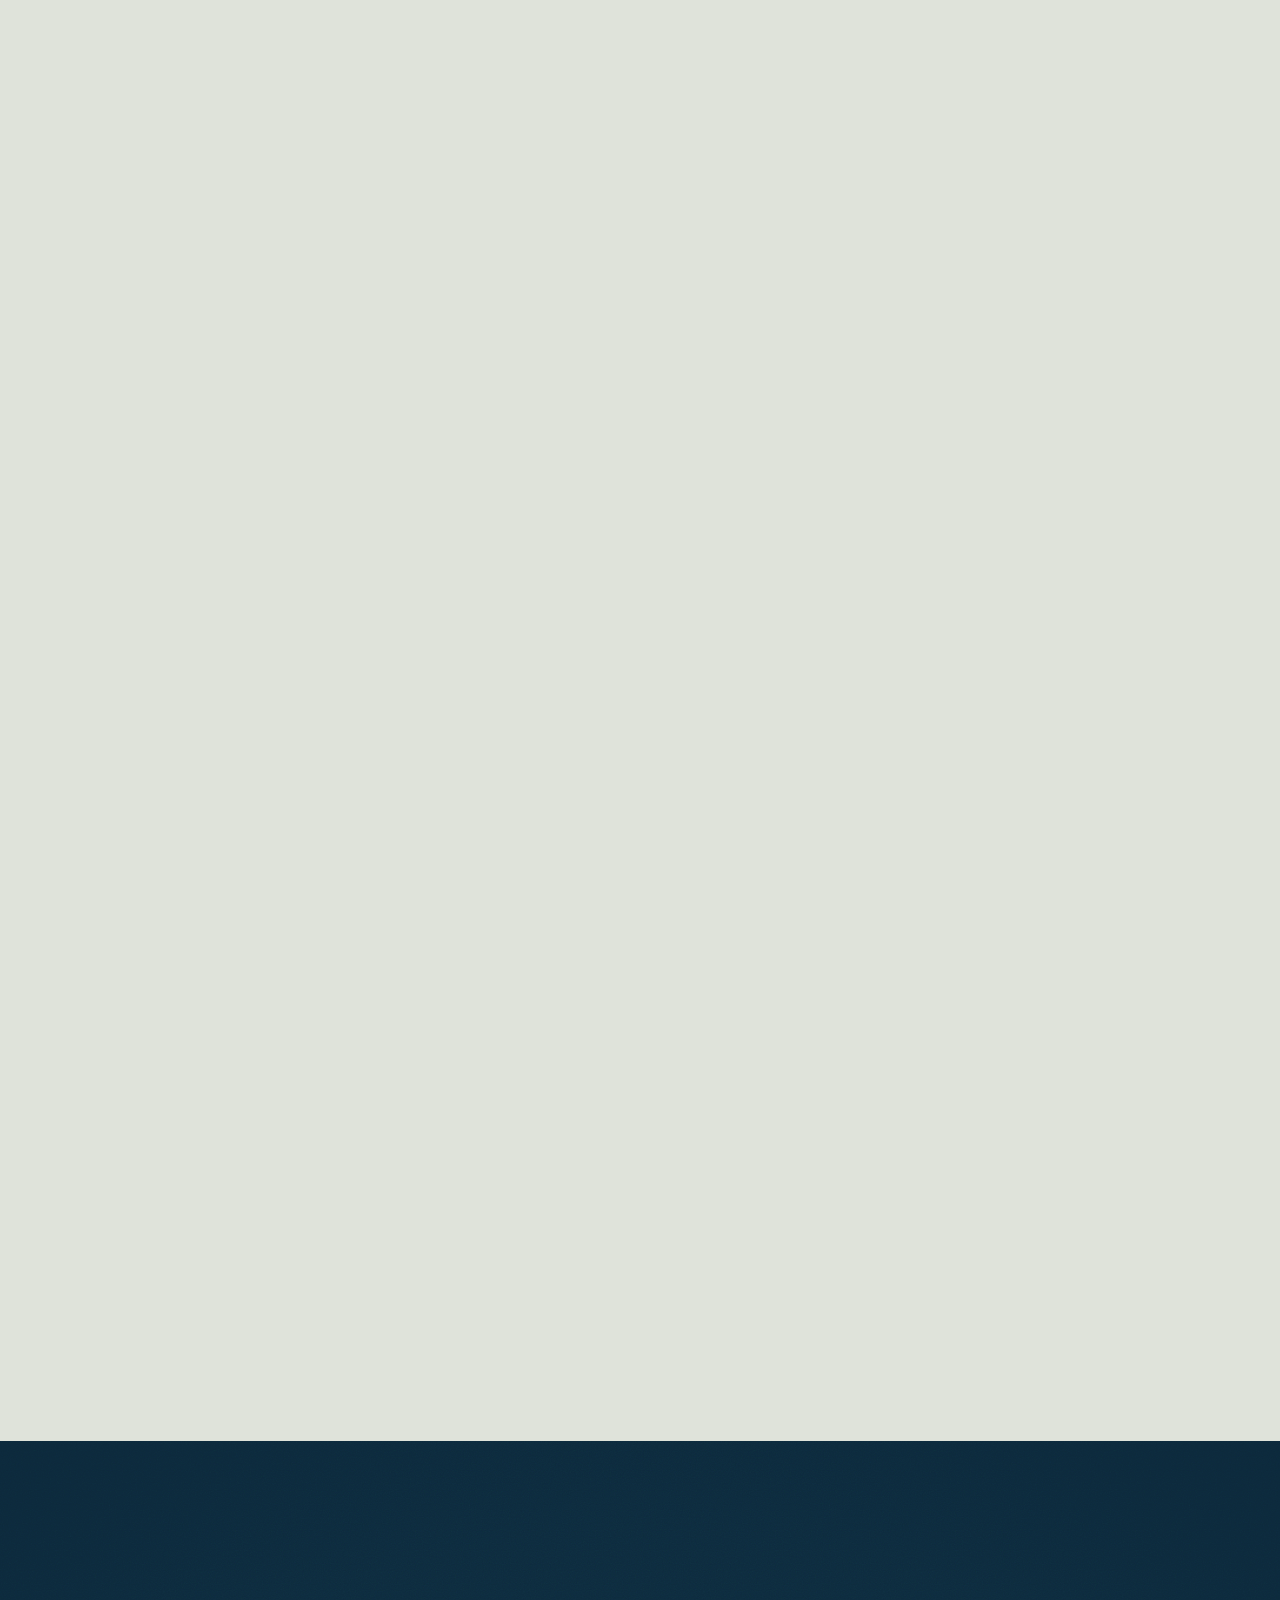
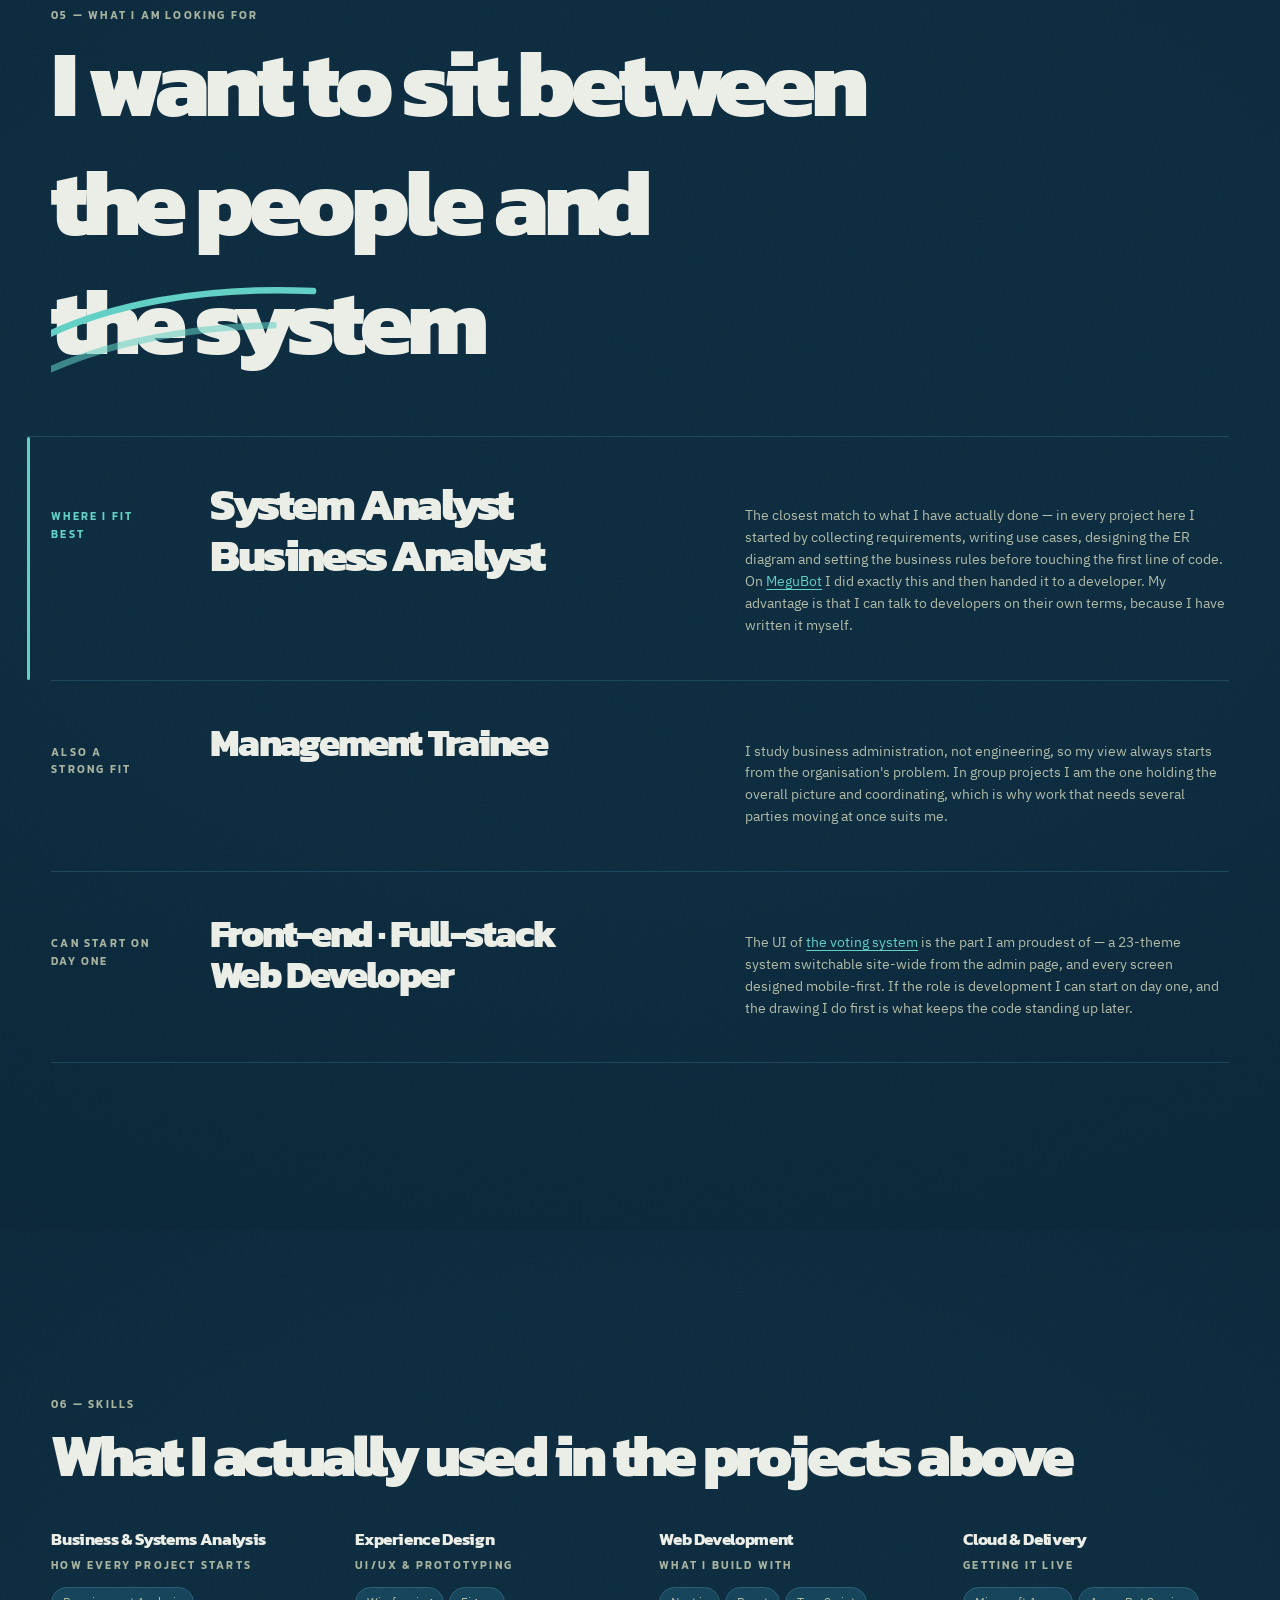
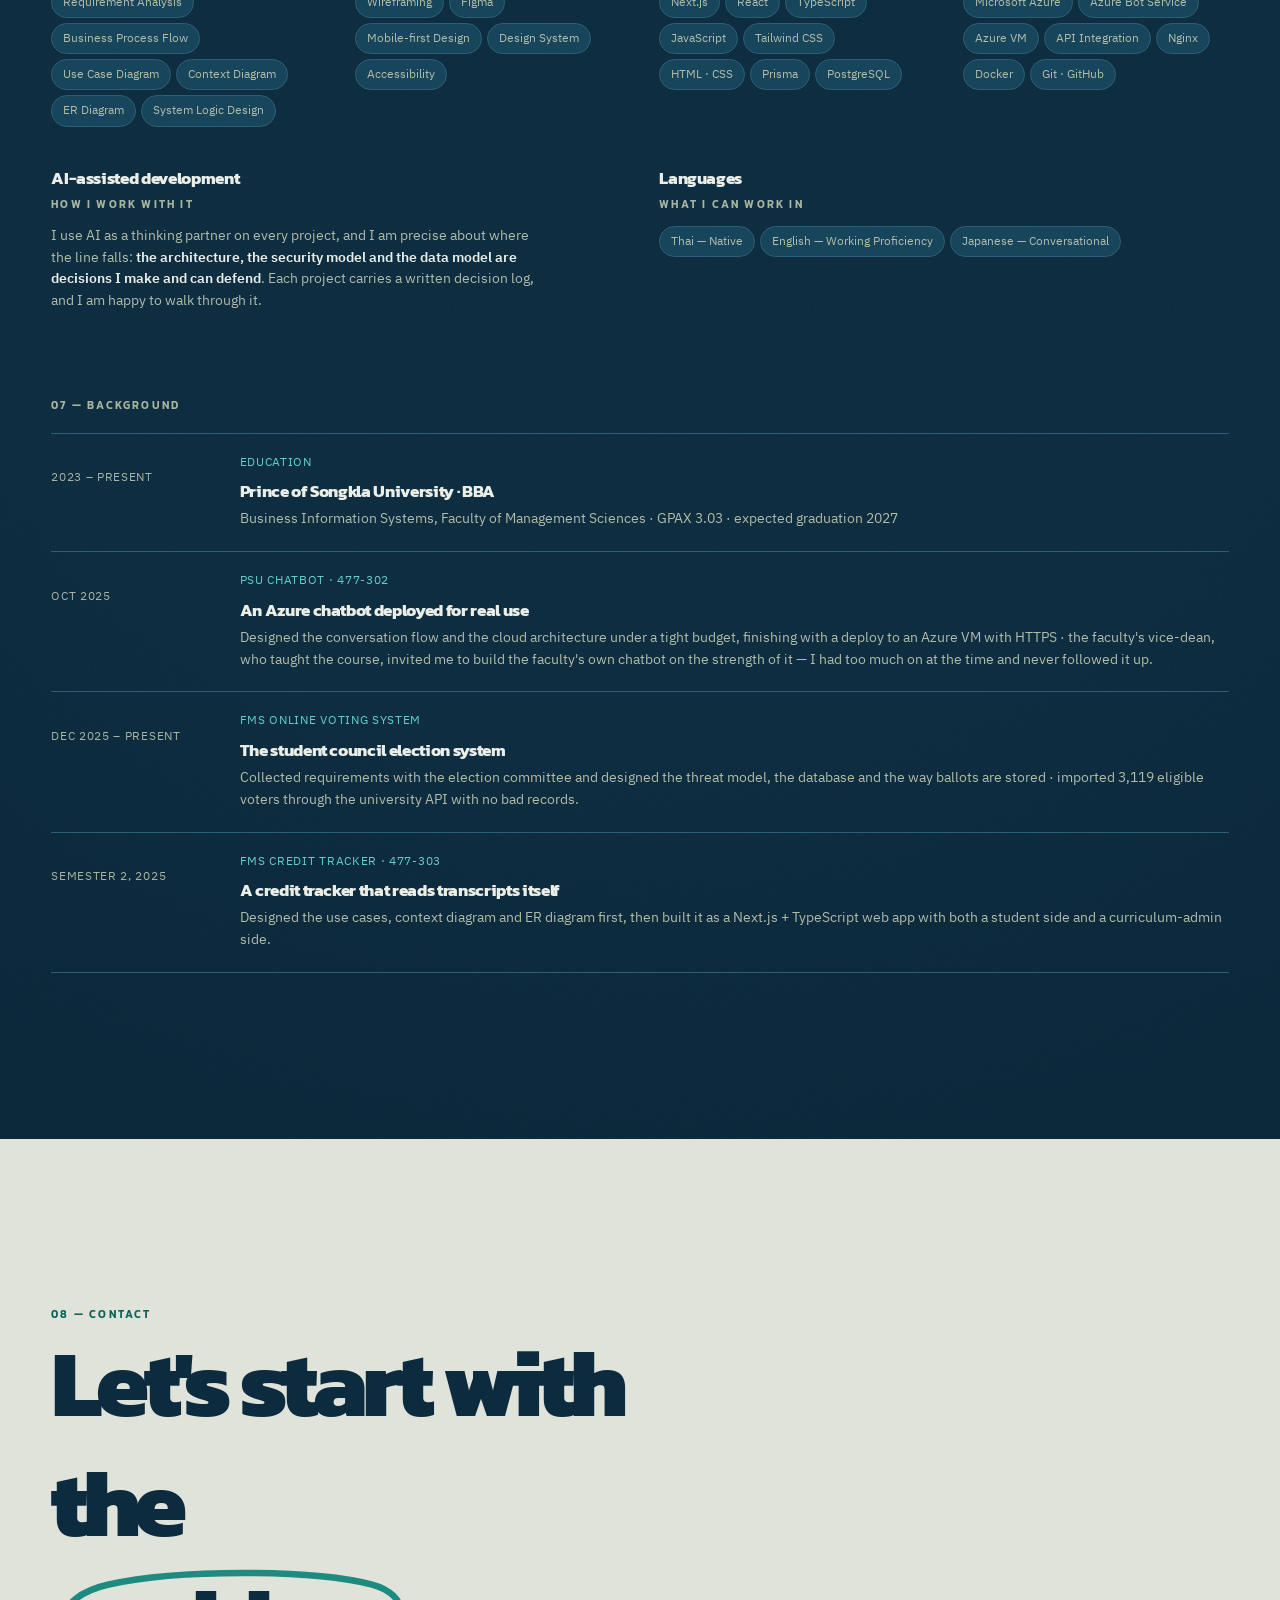
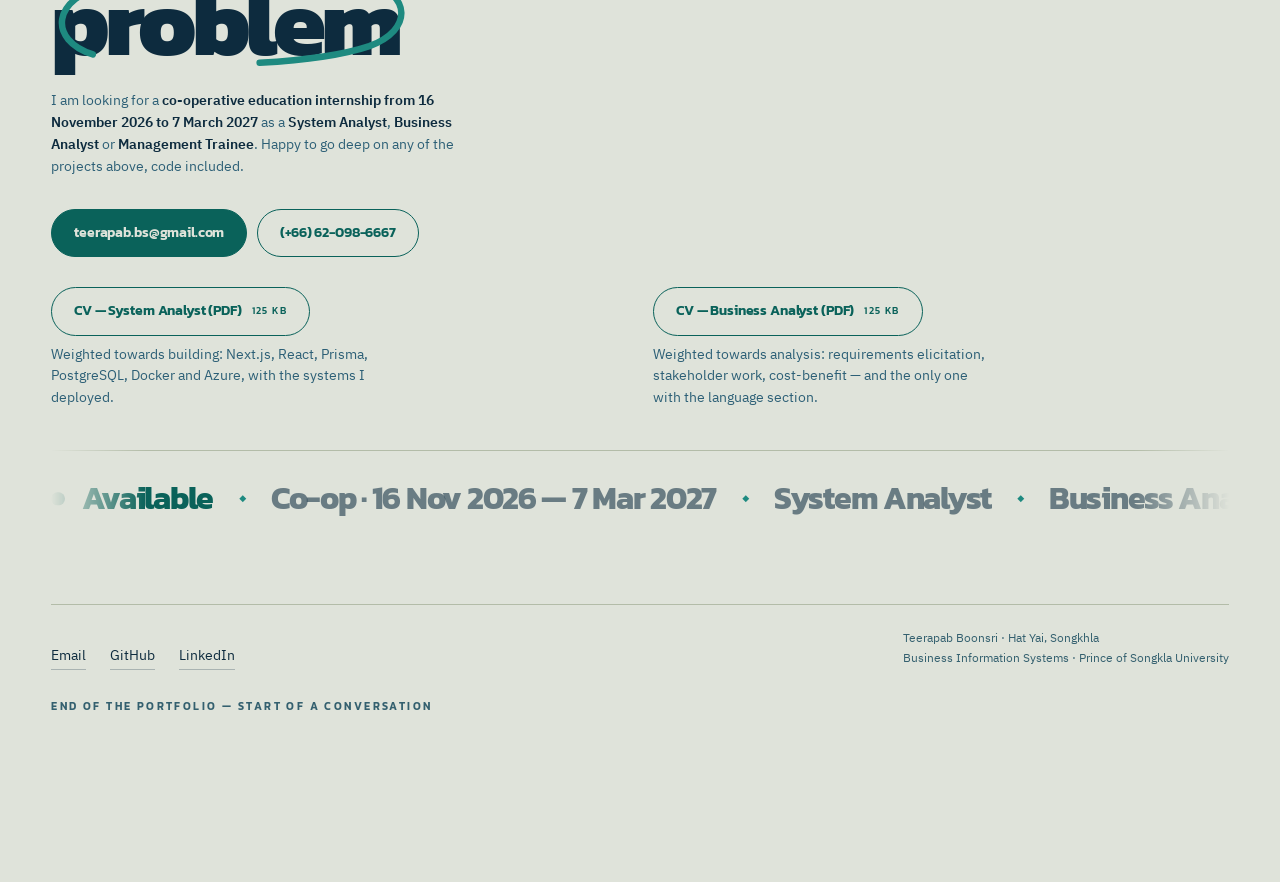
==== commit 7851edb7: "fix: the first screen answers the recruiter's question, and the docs stop shipping" ====
--- a/index.html
+++ b/index.html
@@ -6,8 +6,14 @@
 <title>Teerapab Boonsri — System / Business Analyst</title>
 <meta name="description" content="Portfolio of Teerapab Boonsri, a Business Information Systems student at Prince of Songkla University — an online voting system in real use, a credit tracker that reads transcripts, and a chatbot on Azure.">
 <meta name="theme-color" content="#DFE3DA">
-
+<!-- Root, with no filename: index.html and / are the same document, and this is
+     the one the four case studies link back to. Same value as og:url below. -->
+<link rel="canonical" href="https://teerapab149.github.io/">
+
+<!-- website, not article — this is the site itself, not one of its pages. The
+     four case studies say article. -->
 <meta property="og:type" content="website">
+<meta property="og:site_name" content="Teerapab Boonsri">
 <meta property="og:title" content="Teerapab Boonsri — System / Business Analyst">
 <meta property="og:description" content="Three systems I designed and built end to end, from requirements to deploy.">
 <meta property="og:url" content="https://teerapab149.github.io/">
@@ -28,8 +34,24 @@
 <!-- The arriving half of the page wipe. It has to run before first paint,
      which is why it is here and not in nav.js. See assets/nav.js. -->
 <script>try{if(sessionStorage.getItem('nav'))document.documentElement.classList.add('nav-in');}catch(e){}</script>
+<!-- Last-resort gate for the cover. .cover no longer carries .scene, so the
+     scroll observer will not reveal it — curtain.js does. If that file fails to
+     load or throws before it gets there, this puts the cover on screen anyway.
+     A no-op on every normal load. -->
+<script>setTimeout(function(){var c=document.querySelector('.cover');if(c)c.classList.add('is-in');},4000);</script>
+<!-- The rail panel → hero image morph. Blocking, in <head>, on purpose:
+     pagereveal fires at the arriving page's FIRST RENDER, and defer only
+     promises to beat DOMContentLoaded. Miss that event and the panel morphs
+     into an empty box. Two listeners and a class — nothing to defer. -->
+<script src="assets/morph.js"></script>
 </head>
 <body>
+<!-- The curtain. FIRST in <body> and blocking on purpose: the overlay has to
+     exist before the first paint, or the page flashes once before being
+     covered and the entrance reads as a glitch rather than an entrance.
+     With no JS it is never created and the page renders finished. -->
+<script src="assets/curtain.js"></script>
+
 
 <header class="bar">
   <a href="#work">Work</a>
@@ -49,61 +71,13 @@
 
 <main>
 
-<!-- ══ 0 · boot — the system draws itself ═════════════════════════════════
-     The owner's read, and it reframed this whole screen: anyone arriving here
-     followed a link from his CV, so they already know whose portfolio it is.
-     Spending the most valuable screen on the page introducing him was spending
-     it on something the visitor already knew — which is why it read as bland.
-
-     So the first screen is the WORK's thesis instead: the ballot path from the
-     election system, drawing itself node by node. Every node and every caption
-     below is lifted from the architecture section of fms-election.html — this
-     is the real shape of the real system, not an illustration of one.
-
-     The diagram then recedes to wallpaper and one line resolves over it, with
-     the name in the corner the way a drawing carries a title block. The About
-     panel with the portrait is still here; it is simply the second screen now.
-
-     No JS → every node and caption is plain markup, already in reading order,
-     and the section is a legible diagram that happens not to animate. -->
-<section class="stage boot" id="boot" aria-label="How a ballot moves through the voting system">
-  <div class="inner">
-
-    <p class="tag rise" style="--d:120ms">FMS Online Voting System · the path of one ballot</p>
-
-    <ol class="flow" aria-label="Five stages">
-      <li class="node stamp" style="--d:220ms"><b>Student</b><span>almost all of them on a phone</span></li>
-      <i class="wire draw" style="--d:320ms" aria-hidden="true"></i>
-      <li class="node stamp" style="--d:420ms"><b>PSU Passport</b><span>NextAuth · OIDC sign-in</span></li>
-      <i class="wire draw" style="--d:520ms" aria-hidden="true"></i>
-      <li class="node stamp node--key" style="--d:620ms"><b>Ballot</b><span>ciphertext + prevHash + rowHash</span></li>
-      <i class="wire draw" style="--d:720ms" aria-hidden="true"></i>
-      <li class="node stamp node--key" style="--d:820ms"><b>ChainHead</b><span>row lock while voting</span></li>
-      <i class="wire draw" style="--d:920ms" aria-hidden="true"></i>
-      <li class="node stamp" style="--d:1020ms"><b>Result</b><span>checkable, untraceable</span></li>
-    </ol>
-
-    <p class="flow__note rise" style="--d:1180ms">
-      The identity never travels with the vote — that separation is the whole design.
-    </p>
-
-    <p class="big big--m boot__line lm up" style="--d:1500ms">I draw the system<br>before I build it.</p>
-
-    <div class="block-title rise" style="--d:1760ms">
-      <span>Teerapab Boonsri</span>
-      <span>System / Business Analyst</span>
-      <span>Portfolio 2026</span>
-    </div>
-  </div>
-</section>
-
-<!-- ══ 1 · cover — who this is, now the SECOND screen ══════════════════════
+<!-- ══ 0 · cover — the first screen, and what the curtain lifts to show ═══
      Was the opening. Demoted, not cut: the introduction still matters, it just
      no longer occupies the frame that has to earn the visitor's attention.
      Its entrance moved from the load timeline to the scroll observer with it —
      an animation nobody is present for is a wasted one. See .cover in
      verdure.css. -->
-<section class="stage cover scene" id="intro">
+<section class="stage cover" id="intro">
  <div class="cover__stack">
   <div class="inner cover__grid">
 
@@ -128,17 +102,38 @@
 
       <hr class="cover__rule" style="--d:620ms">
 
+      <!-- THE ONE THING A RECRUITER CAME TO FIND, MOVED ABOVE THE FOLD.
+           It used to exist only in the .bio row at the foot of this section,
+           which measured at y=782 on a 1366×768 laptop and y=1106 on a 390×844
+           phone — below the fold on every screen tested. Most visitors saw a
+           name and a face and left without ever learning what the page was
+           asking for.
+
+           It is a deliberate duplicate of that row, not a replacement: the row
+           is the structured answer ("Looking for: …") a reader scanning the
+           facts expects to find there, and this is the same fact where the eye
+           already is. Both have to stand alone, so both say it. -->
+      <p class="cover__seek rise" style="--d:660ms">
+        <b>Co-op internship · 16 Nov 2026 – 7 Mar 2027</b>
+        <span>System Analyst · Business Analyst · Management Trainee</span>
+      </p>
+
+      <!-- Shortened 2026-08-03. It used to open "I sit on the line between the
+           people who use a system and the system itself" and close with
+           "building the thing and putting it live myself" — the first is the
+           #roles heading almost word for word, the second is the same
+           analyst-then-developer point #method and #roles both make. Saying
+           either here spent the most valuable paragraph on the page repeating
+           what is coming, and pushed the facts row further under the fold. -->
       <p class="small cover__lede rise" style="--d:700ms">
         <strong>Business Information Systems student</strong> at the Faculty of Management Sciences,
-        Prince of Songkla University. I sit on the line between the people who use a system and the
-        system itself — gathering requirements, drawing the flows and the data model, then building
-        the thing and putting it live myself.
+        Prince of Songkla University. What follows is four systems and what I did on each.
       </p>
     </div>
 
     <figure class="portrait cover__portrait" style="--d:560ms">
       <div class="portrait__frame">
-        <img src="assets/img/me/portrait.webp" width="1200" height="1600"
+        <img src="assets/img/me/portrait.webp" width="900" height="1200"
              fetchpriority="high" alt="Teerapab Boonsri">
       </div>
     </figure>
@@ -173,18 +168,69 @@
  </div>
 </section>
 
+<!-- ══ 0b · method — the same drawing language, about the right subject ════
+     The screen this replaces showed a ballot moving through the election
+     system: a real diagram, but an argument for ONE project sitting where the
+     argument for the person belongs. This is the same four-stage vocabulary
+     (.flow / .node / .wire) pointed at the thing every project here has in
+     common — the order he does the work in.
+
+     Nothing invented. The stages are the ones already described in his own
+     words further down this page ("collecting requirements, designing the ER
+     diagram and the business flows, then writing the code, building the UI and
+     deploying it"), and the MeguBot note is the same split stated on that
+     project's card and its case study.
+
+     The two analyst stages carry .node--key because they are the half of the
+     job he is applying for. No JS → a legible four-stage diagram that simply
+     does not animate. -->
+<section class="stage stage--auto method" id="method" aria-label="How I work">
+  <div class="inner">
+
+    <p class="tag rise" style="--d:120ms">02 — How I work</p>
+
+    <ol class="flow" aria-label="Four stages">
+      <li class="node stamp node--key" style="--d:220ms"><b>Listen</b><span>sitting with the people who will use it, before anything is drawn</span></li>
+      <i class="wire draw" style="--d:320ms" aria-hidden="true"></i>
+      <li class="node stamp node--key" style="--d:420ms"><b>Draw</b><span>use cases, business rules, the ER diagram</span></li>
+      <i class="wire draw" style="--d:520ms" aria-hidden="true"></i>
+      <li class="node stamp" style="--d:620ms"><b>Build</b><span>the code and the interface, mobile-first</span></li>
+      <i class="wire draw" style="--d:720ms" aria-hidden="true"></i>
+      <li class="node stamp" style="--d:820ms"><b>Ship</b><span>deployed, then used by real people</span></li>
+    </ol>
+
+    <p class="flow__note rise" style="--d:980ms">
+      On three of the four projects here I did all four stages myself. On MeguBot I stopped after
+      the second and handed the drawing to a developer — which is exactly the job I am applying for.
+    </p>
+
+    <p class="big big--m method__line lm up" style="--d:1100ms">I draw the system<br>before I build it.</p>
+
+  </div>
+</section>
+
 <!-- ══ 1b · chooser — a way in, for people who want one ═══════════════════
      Deliberately skippable: nothing here is a gate. Ignore it and the next
      scroll is the same page it always was. -->
 <section class="stage stage--auto pick" id="pick">
   <div class="inner">
-    <p class="tag up">02 — Where would you like to start?</p>
+    <p class="tag up">03 — Where would you like to start?</p>
     <h2 class="big big--m lm up" style="--d:60ms;margin:14px 0 clamp(22px,3vw,36px)">
       Pick the one you care about<br>— or just keep scrolling
     </h2>
 
     <div class="pick__grid">
-      <a class="pick__card deal" href="#work">
+      <!-- data-rail-to="0", added 2026-08-03. Cards 02–04 have always carried
+           one and this card never did, so project 01 was the only panel in the
+           rail no link on the page could reach: this card pointed at #work, the
+           growing window, and left the reader to find the panel by swiping back
+           from 02. rail.js indexes panels from 0 (goTo(i) → panels[i], and
+           `rail.offsetTop + per * i`, so 0 is the rail's own top), which is
+           exactly where panel 01 sits.
+           href follows it to #work-rail for the same reason: with JS off the
+           href is the only thing that runs, and it should land in the same
+           place the handler would have taken it. -->
+      <a class="pick__card deal" href="#work-rail" data-rail-to="0">
         <span class="pick__n">01</span>
         <span class="pick__t">FMS Online<br>Voting System</span>
         <span class="pick__d">An election system the faculty actually runs, with 3,119 eligible voters</span>
@@ -194,13 +240,20 @@
       <a class="pick__card deal" style="--d:70ms" href="#work-rail" data-rail-to="1">
         <span class="pick__n">02</span>
         <span class="pick__t">FMS Credit<br>Tracker</span>
-        <span class="pick__d">Reads your transcript out of a PDF and works out what you still owe</span>
+        <!-- "still need", not "still owe": the same words the credit tracker's
+             own h1 uses, so the card and the page it opens agree. -->
+        <span class="pick__d">Reads your transcript out of a PDF and works out what you still need</span>
         <span class="pick__role">System Analyst · Full-stack · UI/UX</span>
       </a>
       <a class="pick__card deal" style="--d:140ms" href="#work-rail" data-rail-to="2">
         <span class="pick__n">03</span>
         <span class="pick__t">PSU<br>Chatbot</span>
-        <span class="pick__d">A student-question bot on Azure, deployed and running around the clock</span>
+        <!-- PAST TENSE, AND IT HAS TO STAY PAST. The bot is not running: the
+             student Azure subscription paying for the VM expired and took the
+             URL with it. psu-chatbot.html says so in as many words, and a
+             landing page still claiming it is up is a contradiction that gets
+             found in an interview room. -->
+        <span class="pick__d">A student-question bot on Azure, deployed and kept up around the clock for the whole of the course</span>
         <span class="pick__role">System Analyst · Cloud · Front-end</span>
       </a>
       <a class="pick__card deal" style="--d:210ms" href="#work-rail" data-rail-to="3">
@@ -237,16 +290,27 @@
          read as a mistake. It is also the more honest picture: nearly every real
          vote was cast on a phone. -->
     <figure class="capsule up" style="--d:120ms">
-      <img src="assets/img/mobile/01-original/1-home.webp" width="1170" height="3738" fetchpriority="high"
+      <img src="assets/img/mobile/01-original/1-home.webp" width="780" height="2492" fetchpriority="high"
            alt="The FMS voting system on a phone: the SAMO home screen with the countdown and the sign-in button">
     </figure>
 
     <div class="hero__side up" style="--d:200ms">
       <p class="tag">Four projects · one thread</p>
+      <!-- The closing sentence — "On the fourth I did only the design half —
+           and handed it to a developer" — was cut on 2026-08-03. That point was
+           being made FOUR times inside five screens: here, in .flow__note under
+           the method diagram, in #roles, and in the cover lede. Two are enough,
+           and the two kept are the ones that do work this one did not: the
+           method note lands it on the diagram it belongs to, and #roles is
+           where a recruiter is actually reading.
+           WHAT IS LEFT IS NOT SPARE. The first sentence is the source the four
+           stages in #method were drawn from — see CLAUDE.md rule 8, which cites
+           this line by name as the proof those stages were not invented. Do not
+           delete it with the next round of trimming. -->
       <p class="small">
         On the first three I owned the whole cycle: sitting with users to collect requirements,
         designing the ER diagram and the business flows, then writing the code, building the UI and
-        deploying it. On the fourth I did only the design half — and handed it to a developer.
+        deploying it.
       </p>
       <p class="small">
         Writing code is the tool that makes my system design sharper.
@@ -255,7 +319,7 @@
 
       <div class="stats-inline">
         <div><b data-count>3,119</b><span>eligible voters in a system in real use</span></div>
-        <div><b data-count>~1,600</b><span>ballots actually cast</span></div>
+        <div><b data-count>1,643</b><span>ballots actually cast</span></div>
         <div><b data-count>3</b><span>systems built end to end</span></div>
       </div>
     </div>
@@ -309,12 +373,33 @@
 
             <main class="fms__main">
               <div class="fms__left">
+                <!-- CLOSES IN, not STARTS IN: the stats panel to the right says 1,643
+                     ballots are cast and the bar reads 52.7%, so this election is open.
+                     In OriginalCountdownTimer.js that is phase RUNNING, whose label is
+                     CLOSES IN and whose palette is red — see .fms__count in verdure.css
+                     for the two contrast deviations that came with it.
+
+                     The real component ticks d:h:m:s off a 1s interval. This is a
+                     decorative rebuild with no timer behind it, so the minutes and the
+                     seconds are gone: a figure in days and hours is one nobody expects
+                     to move while they look at it, whereas a frozen seconds column
+                     reads as a broken clock. No JS was added — that would put an
+                     interval behind an ornament. -->
                 <div class="fms__count">
-                  <span class="fms__cbadge">STARTS IN</span>
-                  <span class="fms__time"><b>02</b>d<i>:</i><b>14</b>h<i>:</i><b>30</b>m<i>:</i><b>55</b>s</span>
+                  <span class="fms__cbadge">CLOSES IN</span>
+                  <span class="fms__time"><b>02</b>d<i>:</i><b>14</b>h</span>
                 </div>
 
-                <h1 class="fms__h1"><span>SAMO</span><span class="fms__num">50<i></i></span></h1>
+                <!-- div, not h1: this is a rebuilt fragment of ANOTHER product's UI
+                     sitting inside the page, and an h1 here competes with the page's
+                     real one (the name in the cover). Every class is unchanged —
+                     verdure.css styles .fms__h1 by class only, never by tag.
+
+                     49, not 50: GLOBAL_CONFIG_DEFAULTS.electionNumber is 49, and the
+                     comment above the fallback in OriginalHome.js says in as many
+                     words that the old 50 / 2570 / 2027 literals were wrong. The
+                     poster in this very mock is samo49_1.png. -->
+                <div class="fms__h1"><span>SAMO</span><span class="fms__num">49<i></i></span></div>
                 <p class="fms__h2">โครงการเลือกตั้ง<em>คณะกรรมการบริหาร</em></p>
                 <p class="fms__h3">สโมสรนักศึกษาคณะวิทยาการจัดการ</p>
                 <span class="fms__chip">ประจำปีการศึกษา 2569</span>
@@ -341,15 +426,15 @@
                 </div>
 
                 <!-- Figures are the real ones this portfolio already cites:
-                     3,119 eligible, ~1,600 cast → 51.3%. Nothing invented. -->
+                     3,119 eligible, 1,643 cast → 52.7%. Nothing invented. -->
                 <div class="fms__bento">
                   <div class="fms__hero">
                     <span class="fms__heroTag">ใช้สิทธิแล้ว (VOTED)</span>
-                    <span class="fms__heroNum">1,600<i>คน</i></span>
+                    <span class="fms__heroNum">1,643<i>คน</i></span>
                   </div>
                   <div class="fms__sub">
                     <span class="fms__subTag">ความคืบหน้า</span>
-                    <b class="fms__pct">51.3<i>%</i></b>
+                    <b class="fms__pct">52.7<i>%</i></b>
                     <span class="fms__bar"><i></i></span>
                   </div>
                   <div class="fms__sub">
@@ -364,7 +449,11 @@
               </div>
             </main>
 
-            <footer class="fms__foot">© FMS@PSU 2027. ALL RIGHTS RESERVED.</footer>
+            <!-- 2026, not 2027: GLOBAL_CONFIG_DEFAULTS.copyrightYear in
+                 src/utils/globalConfigDefaults.js is 2026, and OriginalHome.js reads
+                 it through that same default. 2569 BE = 2026 CE, so the chip, the
+                 meet-candidates tag and this line now all say one year. -->
+            <footer class="fms__foot">© FMS@PSU 2026. ALL RIGHTS RESERVED.</footer>
           </div>
 
           <!-- The window annotates its own reflow: as it passes each of the
@@ -394,19 +483,33 @@
 </section>
 
 <!-- ══ 3b · the tally — a beat between the window and the case study ═══════
-     Deliberately not numbered: the eyebrow run 01–06 belongs to the sections
-     that carry content, and this one is a breath. Every figure here is already
-     cited in §5 of docs/HANDOFF.md and repeated in the facts table below —
-     nothing new is claimed, it is the same four numbers given room. -->
-<section class="stage tally" aria-label="The voting system in four numbers">
+     Deliberately not numbered: the eyebrow run 01–08 belongs to the sections
+     that carry content, and this one is a breath.
+
+     TWO figures, not four, since 2026-08-03. The original four were an
+     intentional echo of the facts table on the project 01 card — that comment
+     was written when this section and that table were the only two places the
+     numbers appeared. They are not any more. By the time a reader arrives here
+     3,119 and 1,643 have been on screen three times: the chooser card for
+     project 01, the hero's .stats-inline, and inside the .fms window they were
+     just dragging (1,643 คน / 52.7% / 3,119 คน). A fourth sighting a screen
+     before the card repeats them yet again changes nobody's mind.
+
+     587 and 23 make their FIRST appearance here, and they are the two that
+     belong to this beat: the reader has just resized the thing themselves, so
+     the question in front of them is how much work it took — which is the
+     claim the line underneath makes. The people-scale numbers stay where they
+     argue for something: the hero, where "in real use" is the whole thesis.
+
+     Both figures are still sourced in §5 of docs/HANDOFF.md. Nothing here is
+     new; two things were removed and none added. -->
+<section class="stage tally" aria-label="The voting system in two numbers">
   <div class="inner">
     <p class="tag up">The window you just resized</p>
 
     <ol class="tally__grid">
-      <li class="tally__i draw"><b data-count>3,119</b><span>eligible voters, imported through the university API</span></li>
-      <li class="tally__i draw" style="--d:90ms"><b data-count>~1,600</b><span>ballots actually cast</span></li>
-      <li class="tally__i draw" style="--d:180ms"><b data-count>587</b><span>commits over seven months</span></li>
-      <li class="tally__i draw" style="--d:270ms"><b data-count>23</b><span>themes, switchable from admin</span></li>
+      <li class="tally__i draw"><b data-count>587</b><span>commits over seven months</span></li>
+      <li class="tally__i draw" style="--d:90ms"><b data-count>23</b><span>themes, switchable from admin</span></li>
     </ol>
 
     <p class="big big--m lm up" style="--d:340ms">
@@ -435,13 +538,13 @@
   <div class="rail__pin">
 
     <div class="rail__head">
-      <p class="tag">03 — The work</p>
+      <p class="tag">04 — The work</p>
       <p class="rail__count"><b>01</b> / 04</p>
     </div>
 
     <ol class="rail__track">
       <li class="panel">
-        <figure class="panel__media">
+        <figure class="panel__media unveil">
           <img src="assets/img/desktop/01-original/4-vote-multi.webp" width="1600" height="1100" loading="lazy" alt="Ballot screen showing the party options and the confirm button">
         </figure>
         <div class="panel__body">
@@ -449,10 +552,10 @@
           <p class="tag">In real use · Dec 2025 – present</p>
           <h2 class="big big--m panel__t">FMS Online<br>Voting System</h2>
           <p class="tag tag--honey">System Analyst · Core Developer · UI/UX</p>
-          <p class="small">The student council election system for the Faculty of Management Sciences, PSU, which I built alone. The hard part was never making a web page accept a vote — it was making the result <strong>provably untampered</strong> while making sure <strong>nobody can trace who voted for whom</strong>.</p>
+          <p class="small">The student council election system for the Faculty of Management Sciences, PSU, which I built alone. The hard part was never making a web page accept a vote — it was making the result <strong>provably unaltered</strong> while making sure <strong>nobody can trace who voted for whom</strong>. It closed with <strong>zero double-voting cases</strong>.</p>
           <div class="facts">
             <div><b data-count>3,119</b><span>eligible voters</span></div>
-            <div><b data-count>~1,600</b><span>ballots actually cast</span></div>
+            <div><b data-count>1,643</b><span>ballots actually cast</span></div>
             <div><b data-count>587</b><span>commits over 7 months</span></div>
             <div><b data-count>23</b><span>themes, switchable from admin</span></div>
           </div>
@@ -460,7 +563,7 @@
         </div>
       </li>
       <li class="panel">
-        <figure class="panel__media">
+        <figure class="panel__media unveil">
           <img src="assets/img/credit/05-results.webp" width="1600" height="797" loading="lazy" alt="Results by curriculum category">
         </figure>
         <div class="panel__body">
@@ -479,7 +582,7 @@
         </div>
       </li>
       <li class="panel">
-        <figure class="panel__media">
+        <figure class="panel__media unveil">
           <img src="assets/img/chatbot/01-hero.webp" width="1600" height="777" loading="lazy" alt="The PSU Chatbot page with the bot answering a student question">
         </figure>
         <div class="panel__body">
@@ -490,7 +593,7 @@
           <p class="small">A chatbot that answers student questions, built on Azure Bot Service, wired to Language Studio, then embedded in a web page through the Direct Line API with a Node.js layer in between that trades the secret key for a token <strong>so the key never reaches the frontend</strong>.</p>
           <div class="facts">
             <div><b>Azure</b><span>Bot Service + Language Studio</span></div>
-            <div><b>24/7</b><span>running on an Azure VM (Ubuntu)</span></div>
+            <div><b>24/7</b><span>stayed up on an Azure VM (Ubuntu)</span></div>
             <div><b>HTTPS</b><span>Nginx + Certbot + pm2</span></div>
             <div><b>3</b><span>people on the team, the system was mine</span></div>
           </div>
@@ -498,7 +601,7 @@
         </div>
       </li>
       <li class="panel panel--tall">
-        <figure class="panel__media">
+        <figure class="panel__media unveil">
           <img src="assets/img/megubot/01-profile.webp" width="602" height="665" loading="lazy" alt="MeguBot Reborn's Discord profile card with its bio and roles">
         </figure>
         <div class="panel__body">
@@ -526,25 +629,42 @@
 <!-- ══ 7 · roles ═══════════════════════════════════════════════════════════ -->
 <section class="stage act-dark" id="roles">
   <div class="inner">
-    <p class="tag up">03 — What I am looking for</p>
+    <p class="tag up">05 — What I am looking for</p>
     <h2 class="big big--l lm up" style="--d:60ms;margin-top:14px">
       I want to sit between<br>the people and <span class="mark-wrap">the system<svg class="scrawl" viewBox="0 0 300 32" preserveAspectRatio="none" aria-hidden="true"><path pathLength="1" d="M6 22C64 8 152 4 240 11c30 3 48 7 54 11"/><path pathLength="1" d="M18 29C78 17 168 14 246 20" style="opacity:.55"/></svg></span>
     </h2>
 
+    <!-- THE LABELS CHANGED ON 2026-08-03; THE ORDER DID NOT, AND MUST NOT.
+         CLAUDE.md fixes the order — analyst roles first, Management Trainee
+         second, development third — because that is the owner's actual
+         preference. What changed is what the third label admits to.
+         "Also open to" told the one group of recruiters with the most open
+         co-op seats in this market (front-end and full-stack, for a BIS
+         student) that they were the third choice, in the first three words of
+         the block written for them. Ranking the reader is not the same as
+         ranking the work.
+
+         Each block also carries ONE inline link to the project that proves it.
+         Before this, #roles and #cv together were nine screens with no anchor
+         in them at all: a reader convinced by this section had nowhere to go
+         but back. The links are not decoration — MeguBot is the project where
+         he was the analyst and not the developer, and the voting system is the
+         UI the third block is about. -->
     <div class="roles">
       <div class="role role--lead up">
-        <p class="role__n">First choice</p>
+        <p class="role__n">Where I fit best</p>
         <h3 class="role__t">System Analyst<br>Business Analyst</h3>
         <p class="small">
           The closest match to what I have actually done — in every project here I started by
           collecting requirements, writing use cases, designing the ER diagram and setting the
-          business rules before touching the first line of code. On MeguBot I did exactly this and
-          then handed it to a developer. My advantage is that I can talk to developers on their own
-          terms, because I have written it myself.
+          business rules before touching the first line of code. On
+          <a href="megubot.html">MeguBot</a> I did exactly this and then handed it to a developer.
+          My advantage is that I can talk to developers on their own terms, because I have written
+          it myself.
         </p>
       </div>
       <div class="role up">
-        <p class="role__n">Second choice</p>
+        <p class="role__n">Also a strong fit</p>
         <h3 class="role__t">Management Trainee</h3>
         <p class="small">
           I study business administration, not engineering, so my view always starts from the
@@ -553,12 +673,19 @@
         </p>
       </div>
       <div class="role up">
-        <p class="role__n">Also open to</p>
+        <p class="role__n">Can start on day one</p>
         <h3 class="role__t">Front-end · Full-stack<br>Web Developer</h3>
+        <!-- The last sentence used to read "I can do it today; my long-term
+             goal is simply systems analysis", which told a development team
+             they were a stopover. The fact it was reaching for — that he
+             analyses before he builds — is an argument FOR hiring him to build,
+             so it is now stated that way round. Nothing was promised that the
+             rest of the page does not already show. -->
         <p class="small">
-          The UI of the voting system is the part I am proudest of — a 23-theme system switchable
-          site-wide from the admin page, and every screen designed mobile-first. If the role is
-          development, I can do it today; my long-term goal is simply systems analysis.
+          The UI of <a href="fms-election.html">the voting system</a> is the part I am proudest of —
+          a 23-theme system switchable site-wide from the admin page, and every screen designed
+          mobile-first. If the role is development I can start on day one, and the drawing I do
+          first is what keeps the code standing up later.
         </p>
       </div>
     </div>
@@ -568,7 +695,7 @@
 <!-- ══ 8 · skills + cv ═════════════════════════════════════════════════════ -->
 <section class="stage stage--auto act-dark" id="cv">
   <div class="inner">
-    <p class="tag up">04 — Skills</p>
+    <p class="tag up">06 — Skills</p>
     <h2 class="big big--m lm up" style="--d:60ms;margin:14px 0 clamp(26px,4vw,44px)">What I actually used in the projects above</h2>
 
     <div class="grid2">
@@ -597,7 +724,53 @@
       </div>
     </div>
 
-    <p class="tag up" style="margin-top:clamp(46px,7vw,84px)">05 — Background</p>
+    <!-- TWO CARDS ON THEIR OWN ROW, NOT A FIFTH AND SIXTH COLUMN.
+         .grid2 is repeat(auto-fit, minmax(230px, 1fr)), which resolves to four
+         columns at desktop width — a fifth card would sit alone on a second row
+         and a sixth would leave two empty columns beside it. .pair is a fixed
+         two-column row, so these two land side by side at every width that has
+         room for them and stack below 700px.
+
+         They are also not the same KIND of thing as the four above: those are
+         lists of tools, these are two facts about how he works that a recruiter
+         screens on. Giving them their own row says so without a heading. -->
+    <div class="pair">
+      <!-- MOVED HERE FROM THE FOOT OF #cv ON 2026-08-03, AND REWRITTEN.
+           It used to be a .note box after the CV rows, opening "Something I
+           always say plainly" — a phrase that announces a confession before
+           making one, and plants the question "so which part IS his?" in a
+           reader who had not asked it. Worse, it sat directly under four CV
+           entries claiming solo work, so it read as the exception at the bottom
+           of a contract.
+           It is not cut, because the thing it describes is real and is the CV's
+           own words: "AI-Assisted Development · Prompt Engineering" is a line
+           under Tools & Productivity in both PDFs linked from #contact. Stated
+           as a skill, in the skills section, it is the same information without
+           the flinch. No figures: the decision log's length is not counted
+           here, so it is not claimed here. -->
+      <div class="block up">
+        <h3>AI-assisted development</h3>
+        <p class="tag">How I work with it</p>
+        <p class="small">
+          I use AI as a thinking partner on every project, and I am precise about where the line
+          falls: <strong>the architecture, the security model and the data model are decisions I
+          make and can defend</strong>. Each project carries a written decision log, and I am happy
+          to walk through it.
+        </p>
+      </div>
+      <!-- Straight off the Business Analyst CV, at the levels that CV states —
+           Native, Working Proficiency, Conversational. Do not promote any of
+           them. It is on the page because it was previously reachable only by
+           downloading a PDF, and a language requirement is a first-round filter
+           in this market, not a footnote. -->
+      <div class="block up" style="--d:60ms">
+        <h3>Languages</h3>
+        <p class="tag">What I can work in</p>
+        <ul><li>Thai — Native</li><li>English — Working Proficiency</li><li>Japanese — Conversational</li></ul>
+      </div>
+    </div>
+
+    <p class="tag up" style="margin-top:clamp(46px,7vw,84px)">07 — Background</p>
     <div class="cv" style="margin-top:18px">
       <div class="cv__row up">
         <p class="cv__when">2023 – present</p>
@@ -644,23 +817,18 @@
         </div>
       </div>
     </div>
-
-    <div class="note up">
-      <p class="small">
-        <strong>Something I always say plainly</strong> — I use AI as a thinking partner on every
-        project, but the architecture, the security and the system design decisions are mine, and I
-        keep a written record of the lessons I hit so I do not repeat them.
-      </p>
-    </div>
+    <!-- The .note box that used to close this section moved up into #skills as
+         the "AI-assisted development" card — see the comment there. Nothing
+         replaced it: the CV rows are a better last thing to read than a caveat. -->
   </div>
 </section>
 
 <!-- ══ 9 · contact ═════════════════════════════════════════════════════════ -->
 <section class="stage end" id="contact">
   <div class="inner">
-    <p class="tag up">06 — Contact</p>
+    <p class="tag up">08 — Contact</p>
     <h2 class="big big--l lm up" style="--d:60ms;margin:16px 0 26px">
-      I speak developer<br>and <span class="mark-wrap">business<svg class="scrawl" viewBox="0 0 300 100" preserveAspectRatio="none" aria-hidden="true"><path pathLength="1" d="M50 78C16 66 18 30 62 19 114 6 216 6 262 19c28 8 32 38-2 52-48 18-164 20-214 7"/></svg></span>
+      Let's start with<br>the <span class="mark-wrap">problem<svg class="scrawl" viewBox="0 0 300 100" preserveAspectRatio="none" aria-hidden="true"><path pathLength="1" d="M50 78C16 66 18 30 62 19 114 6 216 6 262 19c28 8 32 38-2 52-48 18-164 20-214 7"/></svg></span>
     </h2>
 
     <p class="small up" style="--d:110ms;max-width:52ch">
@@ -671,17 +839,50 @@
     </p>
 
     <div class="btns up" style="--d:160ms;margin-top:30px">
-      <a class="btn" href="mailto:teerapab.bs@gmail.com"><span class="swap" data-label="Say hello">teerapab.bs@gmail.com</span></a>
-      <a class="btn btn--ghost" href="tel:+66620986667"><span class="swap" data-label="Call me">(+66) 62-098-6667</span></a>
-    </div>
-
-    <!-- End credits. Decorative and aria-hidden: the name is already the page's
-         h1. The row is written twice so the loop can hand off at -50% without a
-         seam, and it holds still for anyone who asked for less motion. -->
+      <a class="btn" href="mailto:teerapab.bs@gmail.com"><span class="swap" data-label="Say hello"><span>teerapab.bs@gmail.com</span></span></a>
+      <a class="btn btn--ghost" href="tel:+66620986667"><span class="swap" data-label="Call me"><span>(+66) 62-098-6667</span></span></a>
+    </div>
+
+    <!-- TWO CVs, AND THE POINT IS THAT YOU CAN TELL THEM APART WITHOUT
+         DOWNLOADING BOTH. They are genuinely different documents, not one file
+         with two titles: the System Analyst version weights implementation
+         (Next.js, React, Prisma, PostgreSQL, Docker) and the Business Analyst
+         version weights elicitation and cost-benefit — and only that one
+         carries the language section. So each link says what is inside it.
+
+         Format and weight are IN THE LINK TEXT, not in a title attribute: a
+         screen reader reads the link, and "PDF, 125 KB" is the part that
+         decides whether someone on a phone taps it. download= keeps them out of
+         the browser's PDF viewer, and the paths are bare filenames because both
+         files sit at the repo root next to this page. -->
+    <ul class="dl up" style="--d:210ms">
+      <li>
+        <a class="btn btn--ghost" href="Teerapab-Boonsri-CV-System-Analyst.pdf" download>
+          CV — System Analyst (PDF) <i>125 KB</i>
+        </a>
+        <p class="small">Weighted towards building: Next.js, React, Prisma, PostgreSQL, Docker and Azure, with the systems I deployed.</p>
+      </li>
+      <li>
+        <a class="btn btn--ghost" href="Teerapab-Boonsri-CV-Business-Analyst.pdf" download>
+          CV — Business Analyst (PDF) <i>125 KB</i>
+        </a>
+        <p class="small">Weighted towards analysis: requirements elicitation, stakeholder work, cost-benefit — and the only one with the language section.</p>
+      </li>
+    </ul>
+
+    <!-- The availability strip. Decorative and aria-hidden — every fact in it is
+         stated in plain text directly above, so a screen reader loses nothing.
+         It replaced a loop of his own name and job titles, which the page had
+         just finished saying twice and which therefore read as filler.
+         Written FOUR times, not two: one repeat measured narrower than the
+         container, and at -50% the tail cleared the right edge and left a gap.
+         The rule is that half the row must be at least as wide as the box. -->
     <div class="ticker" aria-hidden="true">
       <div class="ticker__row">
-        <span>Teerapab Boonsri</span><em>·</em><span>System Analyst</span><em>·</em><span>Business Analyst</span><em>·</em><span>Co-op 2026–27</span><em>·</em>
-        <span>Teerapab Boonsri</span><em>·</em><span>System Analyst</span><em>·</em><span>Business Analyst</span><em>·</em><span>Co-op 2026–27</span><em>·</em>
+        <span class="ticker__on">Available</span><em>◆</em><span>Co-op · 16 Nov 2026 — 7 Mar 2027</span><em>◆</em><span>System Analyst</span><em>◆</em><span>Business Analyst</span><em>◆</em><span>Management Trainee</span><em>◆</em>
+        <span class="ticker__on">Available</span><em>◆</em><span>Co-op · 16 Nov 2026 — 7 Mar 2027</span><em>◆</em><span>System Analyst</span><em>◆</em><span>Business Analyst</span><em>◆</em><span>Management Trainee</span><em>◆</em>
+        <span class="ticker__on">Available</span><em>◆</em><span>Co-op · 16 Nov 2026 — 7 Mar 2027</span><em>◆</em><span>System Analyst</span><em>◆</em><span>Business Analyst</span><em>◆</em><span>Management Trainee</span><em>◆</em>
+        <span class="ticker__on">Available</span><em>◆</em><span>Co-op · 16 Nov 2026 — 7 Mar 2027</span><em>◆</em><span>System Analyst</span><em>◆</em><span>Business Analyst</span><em>◆</em><span>Management Trainee</span><em>◆</em>
       </div>
     </div>
 
@@ -707,6 +908,7 @@
 <script src="assets/verdure.js"></script>
 <script src="assets/i18n.js"></script>
 <script src="assets/feel.js"></script>
+<script src="assets/inner.js"></script>
 <script src="assets/rail.js"></script>
 <script src="assets/nav.js"></script>
 </body>
--- a/assets/verdure.css
+++ b/assets/verdure.css
@@ -101,6 +101,8 @@
   --t2: 300ms;   /* an object arriving */
   --t3: 600ms;   /* a wipe, a line drawing itself */
   --t4: 900ms;   /* atmosphere: the grid coming up */
+  --t5: 1500ms;  /* a picture resolving into an empty frame — the slowest thing
+                    on the site, and the only move allowed to take this long */
   /* Scene 0 plays at half length on a repeat visit within the same session.
      Every cover delay is multiplied by this, so one property retimes the lot. */
   --dscale: 1;
@@ -293,6 +295,33 @@
 .mark-wrap { position: relative; display: inline-block; }
 .mark-wrap > .scrawl { inset: -18% -7% -18% -7%; width: 114%; height: 136%; z-index: 2; }
 
+/* THE WEIGHT SCALES WITH THE TYPE — fixed 2026-08-03, the same bug already
+   fixed on .cover__name further down, finished here for the rest of the page.
+
+   The base rule above ships stroke-width: 7 next to vector-effect:
+   non-scaling-stroke, so the line is 7 SCREEN pixels at every size while the
+   type it annotates is fluid. Every remaining scrawl on the home page sits in a
+   .big--l heading — clamp(2.4rem, 7.4vw, 6.4rem) — so measured:
+
+     1440px wide → font 102.4px (clamped at the 6.4rem ceiling), 7px = 6.84%
+      390px wide → font  38.4px (clamped at the 2.4rem floor),   7px = 18.23%
+
+   The type loses 62% between those two and the line loses nothing, so on a
+   phone the annotation stops reading as a drawn line and starts reading as a
+   marker struck through the words. Only the weight is wrong, so only the
+   weight changes — the non-scaling-stroke stays, because the scrawls are
+   stretched with preserveAspectRatio="none" and without it the line would
+   thicken unevenly along the two axes.
+
+   .0684em = 7 ÷ 102.4, i.e. it reproduces today's line EXACTLY at and above
+   1384px, where .big--l has already hit its 6.4rem ceiling — nothing changes
+   on a desktop — and tapers with the heading below that. The 2.4px floor never
+   engages in practice (the smallest real value is .0684 × 38.4 = 2.63px at the
+   clamp floor); it is there so a reduced root font-size cannot thin the line to
+   a hair. Scoped to .big--l so it cannot reach the cover's .big--xl, which has
+   its own measured value, or the case-study pages, which have their own file. */
+.big--l .scrawl { stroke-width: max(2.4px, .0684em); }
+
 /* ══════════════════════════════════════════════════════════════════════════
    COVER — the first screen of the site.
    First attempt was a centred two-column card (portrait beside a name and a
@@ -346,14 +375,83 @@
 
    The first version was a 1.6px stroke at 66% cream over a fully transparent
    fill, and the owner could barely read it: hollow letters filled with dark
-   green give the eye nothing to hold. Now the stroke is 2.4px at full cream and
-   the counters carry a 16% cream wash, so the word reads as a word first and an
-   outline second. */
+   green give the eye nothing to hold. Now the stroke is full cream and the
+   counters carry a 16% cream wash, so the word reads as a word first and an
+   outline second.
+
+   THE WIDTH IS IN em, NOT px — fixed 2026-08-03. It was a flat 2.4px, which is
+   2.02% of the surname at 1134px wide (119px type) and 5.00% of it at 390px
+   (48px type). The type shrinks 60% between those and the outline did not move
+   at all, so on a phone the letters wore an edge two and a half times too heavy
+   and the counters started closing up.
+
+   ANCHORED TO THE CEILING, NOT TO A MEASUREMENT. .big--xl is
+   clamp(3rem, 10.5vw, 9.5rem), so the surname tops out at 152px — 2.4 ÷ 152 =
+   .0158em puts the stroke at exactly the original 2.4px once the type is at
+   full size, and strictly below it everywhere else. The first attempt at this
+   fix anchored to 119px (.0202em) because that was the window that happened to
+   be open, which quietly made the stroke 3.05px at 1440px — 27% HEAVIER than
+   the value the owner approved, on the most common desktop width there is.
+
+   The invariant to keep is "never heavier than the approved state, lighter as
+   the type shrinks". Anchoring to the largest size is the only way to get it:
+   the cover also carries a 17.5svh term (see the .cover__name rule further
+   down), so on a short window the type is smaller than the clamp ceiling even
+   on a wide screen, and no single anchor can be exact at every desktop.
+
+   The 1.1px floor is the other half of the history in the paragraph above:
+   proportional alone puts the phone at 0.76px, and a sub-pixel stroke is how
+   the 1.6px version became unreadable. Below about 1px a stroke stops being a
+   letterform and becomes an artefact of the rasteriser. */
 .cover .out { color: color-mix(in srgb, var(--paper) 82%, transparent); }
 @supports (-webkit-text-stroke: 1px currentColor) {
   .cover .out {
     color: color-mix(in srgb, var(--paper) 16%, transparent);
-    -webkit-text-stroke: 2.4px var(--paper);
+    -webkit-text-stroke-color: var(--paper);
+    -webkit-text-stroke-width: max(1.1px, .0158em);
+  }
+}
+
+/* KINETIC FILL — the hollow surname floods with cream as the cover is covered.
+
+   The eye gets a word that finishes itself. It is keyed to --cp, the same 0 → 1
+   the two lines already splay on, so the drift and the fill are one gesture
+   driven by one number — not two effects that happen to coincide.
+
+   WHY NOT A NEW --scroll AND A NEW rAF. --cp *is* scroll bound to a custom
+   property inside a requestAnimationFrame loop; verdure.js already writes it
+   every frame off the hero's top edge. A second listener would sample the same
+   scroll a second time, and raw scrollY in px is unusable in CSS anyway — it
+   has to be normalised against something, which is exactly what --cp is.
+
+   WHY background-clip AND NOT A PSEUDO-ELEMENT WIPE. A ::after carrying
+   `content: attr(data-text)` duplicates the name into the accessibility tree
+   and puts the owner's own name in two places that can drift apart. This
+   paints one element.
+
+   THIS ONLY EVER ADDS INK. The resting state below is untouched: at --cp 0 the
+   gradient is fully transparent and what is on screen is the 2.4px stroke and
+   16% wash the owner already signed off. So the fill cannot make the name
+   harder to read than it is today — it can only make it more solid. With no JS
+   --cp never leaves 0 and this is inert.
+
+   ×160 so the word is complete at about 60% of the cover's exit, rather than
+   finishing at the instant it leaves the screen — an effect nobody sees
+   finish is not an effect. Gradient stops clamp past 100% on their own. */
+@supports ((background-clip: text) or (-webkit-background-clip: text)) and (-webkit-text-stroke: 1px currentColor) {
+  .cover .out {
+    --fill: calc(var(--cp, 0) * 160%);
+    background-image: linear-gradient(90deg,
+      var(--paper) 0 var(--fill),
+      transparent var(--fill) 100%);
+    -webkit-background-clip: text;
+            background-clip: text;
+  }
+  /* Reduced motion gets the finished word, not the unfinished one: the point of
+     the resting state is that it resolves, and someone who has turned motion
+     off should be given the resolution rather than held at the start of it. */
+  @media (prefers-reduced-motion: reduce) {
+    .cover .out { --fill: 100%; }
   }
 }
 
@@ -367,21 +465,33 @@
   gap: clamp(30px, 5vw, 60px);
 }
 
-/* ── the blueprint grid ───────────────────────────────────────────────────
-   The opening beat of Scene 0 and the thing the whole site's motion language
-   is named after: before any content arrives, the panel rules itself into
-   squares, as if a sheet of graph paper were being laid down.
-
-   Kept at 4% mint. It has to be felt rather than seen — at any strength where
-   you can actually read the lines, they start competing with the type, and the
-   cover's whole job is the name. */
+/* ── the survey contours ──────────────────────────────────────────────────
+   Replaced the 72px blueprint grid on 2026-08-03 at the owner's request: a
+   square grid is the most generic thing a dark hero can wear, and at the 4%
+   it had to sit at to stay out of the type's way it was doing nothing at all.
+
+   Contour lines instead — two elevation systems, one rising from the upper
+   left and one from the lower right, the way a survey sheet reads. It is the
+   same idea the page already argues in words two screens down ("I draw the
+   system before I build it"): a drawing made BEFORE the ground is built on.
+   Curves also stay out of the way of type in a manner a grid cannot, because
+   nothing in them ever runs parallel to a baseline or a stem.
+
+   TWO SYSTEMS, DELIBERATELY DIFFERENT SPACING (47px vs 63px). Equal spacing
+   would beat against itself into a moiré where the two overlap. Unequal rings
+   read as two hills at different steepness, which is what a real sheet shows.
+
+   Still 5% mint and still masked. Same rule as the grid it replaced: it has to
+   be FELT rather than seen — at any strength where you can read the lines they
+   compete with the name, and the cover's whole job is the name. */
 .cover::before {
   content: ''; position: absolute; inset: 0; z-index: 0; pointer-events: none;
   background-image:
-    linear-gradient(to right,  var(--sea) 1px, transparent 1px),
-    linear-gradient(to bottom, var(--sea) 1px, transparent 1px);
-  background-size: 72px 72px;
-  opacity: .04;
+    repeating-radial-gradient(ellipse 42% 34% at 22% 16%,
+      transparent 0 38px, var(--sea) 38px 39px),
+    repeating-radial-gradient(ellipse 52% 40% at 90% 88%,
+      transparent 0 52px, var(--sea) 52px 53px);
+  opacity: .1;
   -webkit-mask-image: radial-gradient(120% 90% at 30% 12%, #000 30%, transparent 78%);
           mask-image: radial-gradient(120% 90% at 30% 12%, #000 30%, transparent 78%);
 }
@@ -482,6 +592,10 @@
   }
   .cover__name { margin-top: 6px; font-size: min(10.5vw, 9.5rem, 17.5svh); }
   .cover__rule { margin: 16px 0 13px; }
+  /* .cover__seek is trimmed here too, but the rule CANNOT live in this block:
+     the chip's own declarations are further down the file at equal specificity
+     and would win on source order. It is a media query of its own, immediately
+     after them — see the note there. */
   .cover__base { padding-top: 12px; }
   .measure { margin-bottom: 10px; }
 }
@@ -497,11 +611,78 @@
    solid one. Over the hollow surname at cover scale it reads as the name being
    crossed out, so here it sits under the baseline as an underline instead. */
 .cover__name .mark-wrap > .scrawl { inset: auto -5% -16% -4%; width: 109%; height: 46%; }
+
+/* AND ITS WEIGHT SCALES WITH THE NAME — fixed 2026-08-03, same bug as the
+   outline above and found at the same time.
+
+   .scrawl ships stroke-width: 7 with vector-effect: non-scaling-stroke, so the
+   line is 7 SCREEN pixels at every size. Against the 119px surname that is 5.9%
+   of the type — a fine drawn line. Against the 48px surname on a phone the very
+   same 7px is 14.6% — a marker through the name. The owner read it as the line
+   covering the letters, and measurement agrees on the cause but not the place:
+   the scrawl overlaps the word's box by 65% at BOTH widths, identically. The
+   geometry was never the problem and moving the line would not have fixed it.
+   Only the weight is wrong, and only because it was pinned to pixels.
+
+   Anchored to .big--xl's 152px ceiling for the reason spelt out over the
+   text-stroke rule above: 7 ÷ 152 = .04605em is exactly the original 7px at
+   full size and lighter everywhere below, which is the only direction this
+   change is allowed to move. The 1.8px floor never binds at any width tested
+   (390px gives 2.21px) and exists for a shrunk root font-size.
+
+   The three .big--l scrawls are handled by their own rule below — same bug,
+   different ceiling, so deliberately not the same number as this one. */
+.cover__name .scrawl { stroke-width: max(1.8px, .04605em); }
 .cover__rule {
   height: 1px; border: 0; margin: clamp(20px, 3vw, 30px) 0 18px;
   background: color-mix(in srgb, var(--paper) 26%, transparent);
 }
 .cover__lede { max-width: 46ch; }
+
+/* ── the availability chip ────────────────────────────────────────────────
+   Between the rule and the lede, which is the last place on this panel that is
+   still inside the first eyeful at every size — and the whole point of it is
+   that the .bio row carrying the same fact measured BELOW THE FOLD on every
+   screen tested (y=782 at 1366×768, y=1106 at 390×844). See index.html.
+
+   A row, not a stack: one line of 95 characters fits the type column at 1366
+   and above, so on the screens where the fold is tightest the chip costs one
+   line instead of two. flex-wrap does the rest without a media query — at
+   390px it breaks into two, which is where there is vertical room for it.
+
+   It is quiet on purpose. The name is the hero of this panel and a loud badge
+   next to it would be two things shouting; this has to be FINDABLE, not loud.
+
+   CONTRAST, composited against the chip's own tinted fill and not against the
+   panel: the panel measures rgb(21,50,68) and the 8% mint wash over it lands
+   at rgb(28,63,78), where --sea reads 6.06:1 and the 88% paper mix 7.08:1.
+   Both are small text and both clear 4.5:1. If the fill tint changes,
+   re-measure — the tint lightens the panel and eats the headroom. */
+.cover__seek {
+  display: inline-flex; flex-wrap: wrap; align-items: baseline;
+  gap: 3px clamp(9px, 1.2vw, 14px);
+  margin: 0 0 clamp(15px, 2vw, 22px); padding: 8px 15px 9px;
+  border: 1px solid color-mix(in srgb, var(--sea) 42%, transparent);
+  border-radius: 3px 3px 13px 13px;
+  background: color-mix(in srgb, var(--sea) 8%, transparent);
+}
+.cover__seek b {
+  font-family: var(--font-display); font-weight: 600;
+  font-size: .75rem; letter-spacing: .01em; color: var(--sea);
+}
+.cover__seek span {
+  font-size: 12px; line-height: 1.45;
+  color: color-mix(in srgb, var(--paper) 88%, transparent);
+}
+/* The chip pays its own way on the screens where the fold is tightest. It
+   belongs with the rest of the short-screen trims in the block near the top of
+   the COVER section — and it cannot go there: these declarations are further
+   down the file at equal specificity (one class each) and would win on source
+   order, silently. Same trap as .anno__t in docs/HANDOFF.md §18.6. It stays
+   here, after them, for exactly that reason. */
+@media (min-width: 901px) and (max-height: 940px) {
+  .cover__seek { margin-bottom: 12px; padding: 6px 13px 7px; }
+}
 
 /* the bottom edge of the cover: the facts, full width */
 .cover__base {
@@ -538,11 +719,30 @@
 
 /* Parallax. --py is written by verdure.js on the <figure> (0 → -34px as the
    cover is covered) and inherits down to here; with JS off it stays 0 and the
-   portrait simply sits still. */
+   portrait simply sits still.
+
+   It moves the IMAGE, not the frame. Moving the frame slid the arch and its
+   shadow around, which is a moving box — the frame is supposed to be a window
+   cut in the panel, and a window does not drift. With the travel on the image
+   the opening stays nailed down and the picture slides behind it.
+
+   That only works if the image is taller than its opening: --py is always
+   negative, so the image only ever rides UP, and the extra height is what
+   keeps the bottom edge of the frame filled at full travel. 40 > 34 with room
+   to spare. object-position: top center already pins the face at the top, so
+   the crop grows downward into the part of the photo nobody is looking at.
+
+   translate is used rather than transform because .js-anim puts
+   `transform: scale(1.06)` on this same image for the entrance — they are
+   separate properties and compose, where two transforms would overwrite. */
 .cover .portrait__frame {
-  transform: translateY(var(--py, 0px)); will-change: transform;
   max-height: 62svh;
   box-shadow: 0 50px 90px -50px rgba(0, 0, 0, .55);
+}
+.cover .portrait__frame img {
+  height: calc(100% + 40px);
+  translate: 0 var(--py, 0px);
+  will-change: translate;
 }
 /* the waiting slot on the dark panel: panel-coloured fill so the arch reads as a cut-out
    with a mint dashed edge. --sea-ink is the readable accent on PAPER and drops
@@ -551,7 +751,9 @@
 .cover .slot em { color: var(--sea); }
 .cover .slot b { color: var(--paper); }
 .cover .slot code { color: color-mix(in srgb, var(--paper) 78%, transparent); background: rgba(0, 0, 0, .22); }
-@media (prefers-reduced-motion: reduce) { .cover .portrait__frame { transform: none; } }
+@media (prefers-reduced-motion: reduce) {
+  .cover .portrait__frame img { translate: none; height: 100%; }
+}
 
 /* width:100% is required, not tidy-up. Auto inline margins switch a grid item
    off stretch, so without a definite width the figure shrinks to fit-content —
@@ -593,7 +795,7 @@
    arrive, so the eye is never asked to choose. Law L2 — overlap, do not queue:
    each beat starts while the one before it is still finishing.
 
-     0ms    the blueprint grid comes up under everything
+     0ms    the survey contours come up under everything
      120ms  the dimension line draws, its readout counting to the width
      220ms  the eyebrow
      320ms  "Teerapab"        ← hero
@@ -898,8 +1100,27 @@
   background: var(--deep); color: var(--paper);   /* 11.3:1 */
   font-family: var(--font-body); font-weight: 600; font-size: 10px; letter-spacing: .05em;
   padding: 7px 11px; border-radius: 6px;
-  opacity: 0; transition: opacity var(--t2) ease;
-}
+  transition: opacity var(--t2) ease;
+}
+/* The faded start state sits under .js-anim, the same gate .reveal / .up use —
+   house rule 3. It was a bare `opacity: 0` on .anno__t, which is fine while the
+   container queries below are running but reads as text hidden behind script the
+   moment you audit the page with JS off: five labels the audit can only describe
+   as prose waiting on a script that may never arrive.
+   Specificity ties with the [data-a] rules below (two classes each), so those
+   still win on source order — keep this rule above them.
+
+   The second rule is the other half of the same move, and it is NOT redundant.
+   These notes narrate the window GROWING; with no JS it never does, so they
+   annotate a thing that is not happening and the layer has nothing to say. The
+   case that forces the rule: `--g: 1` under prefers-reduced-motion (see the
+   .grow block) is pure CSS, so a reduced-motion visitor with JS off gets a
+   full-width window — and without the .js-anim start state the labels for every
+   breakpoint already passed would stack in that one corner, three deep at
+   900px. The layer is aria-hidden and decorative; dropping it costs nothing and
+   leaves no text with an opacity behind it. */
+.js-anim .anno__t { opacity: 0; }
+html:not(.js-anim) .anno { display: none; }
 @container (min-width: 520px)  { .anno { display: block; } .anno__t[data-a="1"] { opacity: 1; } }
 @container (min-width: 640px)  { .anno__t[data-a="1"] { opacity: 0; } .anno__t[data-a="2"] { opacity: 1; } }
 @container (min-width: 768px)  { .anno__t[data-a="2"] { opacity: 0; } .anno__t[data-a="3"] { opacity: 1; } }
@@ -920,11 +1141,28 @@
               rgba(13,43,62,.58) 70%, rgba(13,43,62,0) 100%);
   pointer-events: none;
 }
-/* Visible by default, faded in only when there is a scroll driving it. With no
-   JS --p never moves off 0, and keying the caption straight to it left the
-   project's own title invisible on the finished page — the exact rule this
-   project refuses to break. */
-.js-anim .grow__over { opacity: clamp(0, calc((var(--p) - .84) * 8), 1); }
+/* ON FROM THE FIRST FRAME, ON EVERY SCREEN — changed 2026-08-03.
+   This used to ramp: `opacity: clamp(0, calc((var(--p) - .84) * 8), 1)`, so the
+   label only appeared once the window was 84% open. The phone branch below has
+   always forced it to 1, and so does the no-JS case, so the ramp was a
+   desktop-only divergence — and it broke exactly the journey most visitors
+   take. THREE links point at #work (the top bar, the cover cue, and — until
+   today — the chooser's first card), and every one of them lands on the top of
+   this section, where --p is 0 by definition. Which meant: click "Work", get an
+   unlabelled box containing a Thai-language interface with no English anywhere
+   in it, and no way to know it is a rebuilt election system unless you keep
+   scrolling another ~1,660px for the caption to fade up.
+
+   The reflow is still the thing worth watching and the label still does not sit
+   on it: the breakpoint lights, the width readout and the nav/column changes
+   are all in the top half of the card, and this rides the bottom edge.
+
+   MEASURED against the gradient where each line actually sits — the veil's
+   alpha at that height composited over the mock's own rgb(248,249,253) first,
+   not read off the token: .tag in --sea 5.90:1 at the 90% stop · the title in
+   --paper 8.94:1 at 92% · .grow__note in --paper-3 9.01:1 at 96%. Floor is
+   4.5:1 and the tightest of the three has 1.3× of room. */
+.js-anim .grow__over { opacity: 1; }
 .grow__over .big { color: var(--paper); }
 .grow__over .tag { color: var(--sea); margin-bottom: 8px; }
 .grow__note { color: var(--paper-3); font-size: 12px; margin-top: 8px; max-width: 52ch; }
@@ -975,6 +1213,15 @@
   --o-mid: #A855F7;  --o-soft: #FAF5FF;  --o-soft2: #F3E8FF;  --o-line: #E9D5FF;
   --o-ink: #0F172A;  --o-bg: #F8F9FD;
   --s500: #64748B; --s600: #475569; --s700: #334155; --s800: #1E293B; --s100: #F1F5F9;
+  /* The countdown's RUNNING phase is the one colour in this rebuild that is not
+     the purple theme: src/components/home/OriginalCountdownTimer.js lines
+     105-116 give it bg-red-500 · text-red-600 · text-red-400 · border-red-100 ·
+     shadow rgba(239,68,68,.2). Those are Tailwind's stock red ramp — that repo's
+     tailwind.config.js extends only fontFamily, animation and keyframes, so red
+     is never overridden. red-500 #EF4444 survives here only as the 20% shadow
+     below; red-400 #F87171 is not used at all. Both are contrast failures on
+     this pill — see the notes on .fms__cbadge and .fms__time. */
+  --r-100: #FEE2E2; --r-600: #DC2626;
 
   position: relative; z-index: 0;
   height: 100%; display: flex; flex-direction: column;
@@ -1035,20 +1282,42 @@
 .fms__left { gap: 10px; }
 .fms__right { gap: 14px; }
 
-/* countdown */
+/* ── countdown · the RUNNING phase ────────────────────────────────────────
+   This pill used to wear the purple theme and say STARTS IN, which contradicted
+   the stats panel a few centimetres to its right: 1,643 ballots are already in
+   and the bar reads 52.7%, so the election is open, not pending. In
+   OriginalCountdownTimer.js that is phase RUNNING, and RUNNING is red. The pill
+   is the only thing here that changes colour — everything else in .fms stays on
+   the Original purple theme, because in the real system only this component
+   swaps palette by phase.
+
+   TWO DELIBERATE DEVIATIONS FROM THE SOURCE, both because the source values
+   fail this repo's 4.5:1 floor for small text. Measured on the pill's own white
+   background, no alpha involved except where noted:
+     · badge — source bg-red-500 #EF4444 under white text measures 3.76:1.
+       Replaced with red-600 #DC2626 → 4.83:1. Not an invented colour: red-600
+       is in the same RUNNING config (it is that phase's textMain).
+     · digits, unit letters and separator — source textSub red-400 #F87171
+       measures 2.77:1 on white, and the separator's opacity-60 takes it to
+       1.84:1. All of them take textMain red-600 instead → 4.83:1. The old
+       purple separator was no better (--o-brand at 55% over white = 2.83:1), so
+       dropping the opacity fixes a pre-existing failure rather than creating
+       one. Hierarchy still reads: the colon is 11px/700 between 17px/800
+       numerals, which is size doing the work instead of contrast. */
 .fms__count {
   display: inline-flex; align-items: center; gap: 10px;
   padding: 5px 16px 5px 5px; border-radius: 999px;
-  background: #fff; border: 1px solid var(--o-soft2);
-  box-shadow: 0 2px 10px rgba(138,38,128,.13);
+  background: #fff; border: 1px solid var(--r-100);
+  /* verbatim from the RUNNING config: shadow-[0_2px_15px_rgba(239,68,68,0.2)] */
+  box-shadow: 0 2px 15px rgba(239, 68, 68, .2);
 }
 .fms__cbadge {
-  padding: 5px 10px; border-radius: 999px; background: var(--o-brand); color: #fff;
+  padding: 5px 10px; border-radius: 999px; background: var(--r-600); color: #fff;
   font-size: 9px; font-weight: 700; letter-spacing: .09em;
 }
-.fms__time { display: inline-flex; align-items: baseline; gap: 3px; color: var(--o-brand); font-size: 11px; font-weight: 700; }
+.fms__time { display: inline-flex; align-items: baseline; gap: 3px; color: var(--r-600); font-size: 11px; font-weight: 700; }
 .fms__time b { font-size: 17px; font-weight: 800; font-variant-numeric: tabular-nums; }
-.fms__time i { font-style: normal; opacity: .55; padding-inline: 2px; }
+.fms__time i { font-style: normal; padding-inline: 2px; }
 
 /* headline */
 .fms__h1 {
@@ -1142,7 +1411,7 @@
 .fms__tot { font-size: 22px; font-weight: 800; line-height: 1; color: var(--s700); font-variant-numeric: tabular-nums; }
 .fms__pct i, .fms__tot i { font-style: normal; font-size: 11px; font-weight: 700; color: var(--s500); margin-left: 3px; }
 .fms__bar { display: block; height: 6px; border-radius: 999px; background: var(--s100); overflow: hidden; }
-.fms__bar i { display: block; width: 51.3%; height: 100%; border-radius: 999px; background: #10B981; }
+.fms__bar i { display: block; width: 52.7%; height: 100%; border-radius: 999px; background: #10B981; }
 
 .fms__poster {
   width: 100%; margin: 0; border-radius: 20px; overflow: hidden; background: #fff;
@@ -1220,18 +1489,28 @@
    TALLY — one screen of numbers between the window and the case study.
 
    Its job is pacing. The page goes from a full-bleed set piece straight into a
-   dense case study, and that hand-off had no breath in it. Four figures under
-   four rules that draw themselves, counting up as they arrive — the same
-   drafting language as the dimension line on the cover.
-
-   No new claims: all four numbers are the ones already in the facts table a
-   screen further down, sourced in docs/HANDOFF.md §5.
+   dense case study, and that hand-off had no breath in it. Figures under rules
+   that draw themselves, counting up as they arrive — the same drafting
+   language as the dimension line on the cover.
+
+   TWO figures since 2026-08-03, not four. Reason is in index.html above the
+   section; the layout consequence is here: auto-fit means the grid simply
+   resolves to two columns, so nothing needed changing to accommodate the cut.
+   The max-width below is the one thing that did — at 1440 two columns of a
+   1200px .inner are ~570px each holding a 22ch caption, which reads as two
+   items marooned at opposite edges rather than a pair. Capping the track keeps
+   them adjacent. It is stated in ch so it scales with the caption, and
+   auto-fit still gives one column on a phone.
+
+   No new claims: both numbers were already on the page and are sourced in
+   docs/HANDOFF.md §5. Two were removed here, none added.
    ══════════════════════════════════════════════════════════════════════════ */
 
 .tally__grid {
   list-style: none; margin: clamp(28px, 5vw, 56px) 0 0; padding: 0;
   display: grid; gap: clamp(20px, 3vw, 40px);
   grid-template-columns: repeat(auto-fit, minmax(190px, 1fr));
+  max-width: 54ch;
 }
 .tally__i { position: relative; padding-top: clamp(14px, 2vw, 20px); min-width: 0; }
 .tally__i::after {
@@ -1337,6 +1616,36 @@
 .btn--ghost:hover { background: var(--deep); color: var(--paper); border-color: var(--deep); }
 @media (prefers-reduced-motion: reduce) { .btn:hover { transform: none; } }
 .btns { display: flex; flex-wrap: wrap; gap: 10px; }
+
+/* ── the two résumés ───────────────────────────────────────────────────────
+   Two files for two roles, and the design problem is that a visitor should be
+   able to pick the right one WITHOUT downloading both. So each is a button with
+   a line of prose under it saying what is inside, rather than two identical
+   "Download CV" buttons side by side that force a coin toss.
+
+   The format and the weight live in the link text, inside the <a>, so a screen
+   reader announces them as part of the link — which is when they are useful.
+
+   <i> is not italic here; it is the quiet half of the label — and it is quiet
+   through SIZE AND TRACKING ONLY, never through opacity. The first draft faded
+   it to 72% and measured 3.24:1: the ghost button's label resolves to
+   --sea-ink #0A625A here (5.55:1 on paper), not to --deep as the base rule
+   suggests, so there is almost no headroom to spend. Anything under ~0.9 fails
+   the small-text floor, and 0.9 measures 4.57:1, which is not a margin worth
+   having. Full currentColor: 5.55:1 on paper, 11.27:1 once the button fills on
+   hover. Do not put the opacity back. */
+.dl {
+  list-style: none; margin: clamp(22px, 3vw, 30px) 0 0; padding: 0;
+  display: grid; gap: clamp(16px, 2.4vw, 26px);
+  grid-template-columns: repeat(auto-fit, minmax(290px, 1fr));
+}
+.dl > li { min-width: 0; display: grid; gap: 9px; justify-items: start; }
+.dl .btn { max-width: 100%; }
+.dl .btn i {
+  font-style: normal; font-weight: 500; font-size: .625rem;
+  letter-spacing: .14em; text-transform: uppercase;
+}
+.dl .small { max-width: 42ch; }
 
 /* ── waiting image slot ────────────────────────────────────────────────────
    Names the file it is waiting for, and is deliberately loud so an unfilled
@@ -1408,7 +1717,10 @@
 /* only shows on overscroll, but a cream rubber-band under a dark ending is a
    tell that the act was faked */
 body { transition: background-color var(--t3) ease; }
-.act-on body, body.act-on { background: #0D2B3E; }
+/* The rubber-band colour under the very bottom of the page. It tracks whatever
+   the LAST section is: a dark strip under a light ending reads as a rendering
+   fault. Now that .end is paper, so is this. */
+.act-on body, body.act-on { background: #DFE3DA; }
 
 .roles { display: grid; gap: 0; margin-top: clamp(26px, 4vw, 44px); }
 .role {
@@ -1426,10 +1738,60 @@
   font-family: var(--font-display); font-weight: 800;
   font-size: clamp(1.35rem, 3.2vw, 2.35rem); letter-spacing: -.05em; line-height: 1.08; margin: 0;
 }
-.role--lead .role__t { color: var(--sea-ink); }
+
+/* THE FIRST CHOICE IS THE LOUDEST THING IN THIS SECTION. It used to be the
+   quietest, and measurably so: all three titles were the same size and weight,
+   so colour was the only thing ranking them — and the accent it carried came
+   out at 7.92:1 against the two plain ones at 12.51:1. The option he actually
+   wants was the faintest on the panel.
+
+   So the accent stops doing the ranking. The lead title takes the FULL ink
+   colour, which is the highest contrast available here, and gets a step up in
+   size on top of it. The mint moves to the eyebrow and a marker rule, where it
+   still says "this is the one" without having to be legible at body weight. */
+.role--lead .role__t {
+  color: var(--deep);
+  font-size: clamp(1.55rem, 3.9vw, 2.9rem);
+  letter-spacing: -.055em;
+}
+.role--lead {
+  position: relative;
+  padding-left: clamp(14px, 2vw, 24px);
+  margin-left: calc(clamp(14px, 2vw, 24px) * -1);
+}
+/* the marker: a solid accent rule down the left edge of the row it belongs to */
+.role--lead::before {
+  content: ''; position: absolute; left: 0; top: 0; bottom: 0; width: 3px;
+  background: var(--sea-ink); border-radius: 2px;
+}
+@media (max-width: 860px) { .role--lead { margin-left: 0; } }
+
+/* The evidence link inside each role's prose. It keeps the browser's underline
+   rather than borrowing .pick__skip's draw-on-hover one: that treatment leaves
+   an in-sentence link identified by colour alone until you point at it, which
+   is fine for a "contact details" aside and not fine for the only route out of
+   this section. --sea-ink is redefined by .act-dark to the bright mint and
+   measures 7.92:1 on this panel. */
+.role .small a { color: var(--sea-ink); text-underline-offset: 3px; }
+.role .small a:hover { text-decoration-thickness: 2px; }
 
 .grid2 { display: grid; gap: clamp(20px, 3vw, 40px); grid-template-columns: repeat(auto-fit, minmax(230px, 1fr)); }
 .grid2 > * { min-width: 0; }
+
+/* The row under .grid2. TWO fixed columns, not more auto-fit: .grid2 resolves
+   to four columns at desktop width, so a fifth card would sit alone with three
+   empty columns beside it and a sixth would leave two. These two also are not
+   the same kind of thing as the tool lists above them — one is how he works
+   with AI and the other is which languages he can work in — so a row of their
+   own is honest as well as tidy. 700px is where two columns of prose stop
+   being two columns of prose. */
+.pair {
+  display: grid; gap: clamp(20px, 3vw, 40px);
+  grid-template-columns: repeat(2, minmax(0, 1fr));
+  margin-top: clamp(20px, 3vw, 40px);
+}
+@media (max-width: 700px) { .pair { grid-template-columns: 1fr; } }
+.pair .small { max-width: 62ch; }
 
 .block h3 {
   font-family: var(--font-display); font-weight: 700; font-size: 1.0625rem;
@@ -1463,26 +1825,36 @@
 
 /* ── closing ───────────────────────────────────────────────────────────── */
 
-.end { background: var(--deep); color: var(--paper); }
-.end .big { color: var(--paper); }
-.end .big em { color: var(--sea); }
-/* 58% cream over moss composites to 4.5:1 exactly, 55% to 4.2:1 — both too thin
-   a margin for 11px type, so the two smallest labels in this section sit at 64%
-   (5.3:1). Measure these by compositing the alpha over --deep, not by reading
-   the colour alone. */
-.end .tag { color: color-mix(in srgb, var(--paper) 64%, transparent); }
-.end .small { color: color-mix(in srgb, var(--paper) 76%, transparent); }
-.end .small strong { color: var(--paper); }
-.end .btn { background: var(--sea); border-color: var(--sea); color: var(--deep); }
-.end .btn:hover { background: var(--paper); border-color: var(--paper); }
-.end .btn--ghost { background: transparent; color: var(--paper);
-  border-color: color-mix(in srgb, var(--paper) 32%, transparent); }
-.end .btn--ghost:hover { background: var(--paper); color: var(--deep); border-color: var(--paper); }
-.end .scrawl { stroke: var(--sea); }
+/* THE PAGE ENDS ON PAPER, NOT ON INK. The closing block used to be a second
+   dark panel straight after the dark act, which meant the last two thirds of
+   the page were one unbroken slab and the contact details — the one thing a
+   visitor is meant to act on — arrived with no change of light at all.
+
+   Turning it over gives the page somewhere to land, and it is the same move
+   index-motion_2.html makes. Every pair below is flipped, not just the
+   background: this section was written entirely against a dark field.
+
+   Contrast, measured on --paper #DFE3DA:
+     --deep 11.27 · --deep-3 5.37 · --deep-4 5.29 · --sea-ink 5.55
+   --sea is NOT used for text here. It is 1.7:1 on paper and stays decorative,
+   which is the rule the rest of the light half of the site already follows. */
+.end { background: var(--paper); color: var(--deep); }
+.end .big { color: var(--deep); }
+.end .big em { color: var(--sea-ink); }
+.end .tag { color: var(--sea-ink); }
+.end .small { color: var(--deep-3); }
+.end .small strong { color: var(--deep); }
+/* the primary action carries the accent as a FILL, where mint would fail as
+   text but works as a field with paper on top of it */
+.end .btn { background: var(--sea-ink); border-color: var(--sea-ink); color: var(--paper); }
+.end .btn:hover { background: var(--deep); border-color: var(--deep); color: var(--paper); }
+.end .btn--ghost { background: transparent; color: var(--sea-ink); border-color: var(--sea-ink); }
+.end .btn--ghost:hover { background: transparent; color: var(--deep); border-color: var(--deep); }
+.end .scrawl { stroke: var(--sea-deep); }
 .end a { color: inherit; }
-.end .foot { border-top-color: color-mix(in srgb, var(--paper) 20%, transparent); }
-.end .foot small { color: color-mix(in srgb, var(--paper) 64%, transparent); }
-.end .foot a { border-bottom-color: color-mix(in srgb, var(--paper) 26%, transparent); }
+.end .foot { border-top-color: var(--rule); }
+.end .foot small { color: var(--deep-4); }
+.end .foot a { border-bottom-color: color-mix(in srgb, var(--deep) 26%, transparent); }
 
 /* ── end credits ──────────────────────────────────────────────────────────
    A slow ticker under the contact block. It is the one piece of motion on the
@@ -1491,7 +1863,7 @@
    26s for a full pass: slow enough to read, slow enough to ignore. */
 .ticker {
   overflow: hidden; margin-top: clamp(26px, 4vw, 40px);
-  border-top: 1px solid color-mix(in srgb, var(--paper) 18%, transparent);
+  border-top: 1px solid var(--rule);
   padding-top: clamp(16px, 2.4vw, 22px);
   -webkit-mask-image: linear-gradient(to right, transparent, #000 8%, #000 92%, transparent);
           mask-image: linear-gradient(to right, transparent, #000 8%, #000 92%, transparent);
@@ -1501,15 +1873,41 @@
   width: max-content;
   font-family: var(--font-display); font-weight: 700;
   font-size: clamp(1.1rem, 3vw, 2rem); letter-spacing: -.04em;
-  /* 30% looked right and measured 2.30:1 — under the 3:1 floor for large text.
-     It is aria-hidden and decorative, but it still spells out a real person's
-     name and job titles, so it gets held to the same bar as everything else.
-     44% measures 3.35:1 and is still plainly recessive next to the heading
-     above it at 12.5:1. */
-  color: color-mix(in srgb, var(--paper) 44%, transparent);
+  /* Held to the same bar as real text even though it is aria-hidden and
+     decorative, because it still spells out a real person's name and job
+     titles. On the old dark ending this was 44% cream, measured at 3.35:1.
+
+     Flipping to paper does NOT flip the alpha: ink over a light field loses
+     contrast far faster than cream over a dark one. 34% measured 1.97:1, well
+     under the 3:1 floor for large text — the value that matches the old
+     3.35:1 is 56%. Measured, not guessed; the first number written here was
+     an estimate and it was wrong by a factor of nearly two. */
+  color: color-mix(in srgb, var(--deep) 56%, transparent);
   white-space: nowrap;
 }
-.ticker__row em { font-style: normal; color: var(--sea); }
+/* the diamond between items, small and set back so the words carry the row */
+.ticker__row em {
+  font-style: normal; color: var(--sea-deep);
+  font-size: .42em; vertical-align: .32em;
+}
+/* "Available" leads every repeat and is the only part that is news, so it is
+   the only part at full strength — --sea-ink is the one accent that is safe
+   on paper as text (5.55:1), unlike --sea at 1.7:1. */
+.ticker__on {
+  color: var(--sea-ink);
+  position: relative; padding-left: .95em;
+}
+/* the live dot. Decorative, inside an aria-hidden strip, so it carries no
+   meaning a reader could miss — it is the one thing on the page that says
+   "still open" without spending a word on it. */
+.ticker__on::before {
+  content: ''; position: absolute; left: 0; top: 50%; translate: 0 -50%;
+  width: .42em; height: .42em; border-radius: 50%; background: var(--sea-ink);
+}
+@media (prefers-reduced-motion: no-preference) {
+  .ticker__on::before { animation: live 2.4s ease-in-out infinite; }
+}
+@keyframes live { 0%, 100% { opacity: 1; } 50% { opacity: .25; } }
 @media (prefers-reduced-motion: no-preference) {
   .ticker__row { animation: tick 26s linear infinite; }
 }
@@ -1520,9 +1918,10 @@
   margin: clamp(20px, 3vw, 30px) 0 0;
   font-family: var(--font-display); font-weight: 600; font-size: .6875rem;
   letter-spacing: .22em; text-transform: uppercase;
-  /* 62% cream on --deep measures 5.6:1 — it is small type, so it clears AA
-     rather than sitting at whatever looked suitably quiet */
-  color: color-mix(in srgb, var(--paper) 62%, transparent);
+  /* Small type, so it clears AA rather than sitting at whatever looked quiet.
+     Was 62% cream on the dark ending (5.6:1); the ending is paper now, so this
+     is --deep-4, a real token at 5.29:1 rather than another alpha to compose. */
+  color: var(--deep-4);
 }
 
 .foot {
@@ -1633,6 +2032,141 @@
 }
 
 /* ══════════════════════════════════════════════════════════════════════════
+   CURTAIN — the first thing anyone sees. index.html only.
+
+   A solid ink field with a counter, which lifts away and drags the cover up
+   behind it. Came out of index-motion_2.html after four rejected loaders; the
+   surviving idea is that an entrance is TIMING, not illustration.
+
+   --lead is the handshake the cover's entrance hangs on. Default 3600ms: if
+   the loader script never runs or dies mid-way, everything still arrives —
+   late, but the name is never lost behind a dead overlay. curtain.js sets it
+   to 0ms the instant the field starts to lift.
+
+   The curtain does NOT run when arriving from a case study — nav.js already
+   owns that transition and two covers fighting reads as a stutter. See
+   assets/curtain.js.
+   ══════════════════════════════════════════════════════════════════════════ */
+:root { --curtain: cubic-bezier(.85, 0, .15, 1); }
+.js-anim { --lead: 3600ms; }
+
+.loader {
+  position: fixed; inset: 0; z-index: 120;      /* over .bar (100) and nav (110) */
+  background: var(--deep);
+  display: grid; place-items: center;
+  will-change: transform;
+  animation: curtain-failsafe 1ms 5s forwards;
+}
+@keyframes curtain-failsafe { to { visibility: hidden; pointer-events: none; } }
+
+.loader__pct {
+  font-family: var(--font-display); font-weight: 800;
+  font-size: clamp(3.6rem, 13vw, 11rem); line-height: 1;
+  letter-spacing: -.05em; color: var(--paper);
+  /* tabular figures or the number physically twitches as it counts: "1" is far
+     narrower than "8", and a centred number would jump on every tick */
+  font-variant-numeric: tabular-nums;
+}
+.loader__pct::after {
+  content: '%'; font-size: .3em; vertical-align: .95em; margin-left: .08em;
+  color: var(--sea); letter-spacing: 0;
+}
+
+/* The number leaves first and fast, then the field lifts. The 180ms gap is the
+   whole trick: move them together and the eye follows the number off the top
+   and misses the reveal. --curtain is an ease-IN-out — slow to commit, hard
+   through the middle, settled at the end, which on a full-screen panel reads
+   as weight. A plain ease-out leaves instantly and reads as a div hiding. */
+.loader--out .loader__pct { opacity: 0; transition: opacity .26s ease; }
+.loader--out { transform: translateY(-100%); transition: transform 1.2s var(--curtain) .18s; }
+.loader--gone { opacity: 0; transition: opacity .05s linear; pointer-events: none; }
+
+/* THE CURTAIN DRAGS THE COVER UP BEHIND IT. The name and the portrait are not
+   waiting to be uncovered — they ride up on the same easing and the same 1.2s,
+   starting 60ms before the field so they are already travelling when it clears
+   them. One gesture, bottom of the screen to the top.
+
+   `translate`, NOT `transform`: .cover__stack already uses transform for the
+   scroll-driven exit (--cp) and the two would overwrite each other.
+   Independent properties compose, so the entrance and the scroll can each own
+   a movement on the same element without knowing about each other. */
+.js-anim .cover__stack { translate: 0 110px;
+  animation: curtain-drag 1.2s var(--curtain) forwards calc(var(--lead) + 120ms); }
+@keyframes curtain-drag { to { translate: 0 0; } }
+
+@media (prefers-reduced-motion: reduce) {
+  .loader { display: none; }
+  /* translate as well as transform — the entrance and the scroll exit use
+     different properties on this element, and killing only one would leave
+     the cover parked 110px low forever. */
+  .js-anim .cover__stack { translate: none; animation: none; }
+}
+
+/* ══════════════════════════════════════════════════════════════════════════
+   MORPH — a rail panel's picture becomes the case study's hero image.
+   Driven by assets/morph.js. Identical block in assets/verdure.css and
+   assets/style.css — CHANGE ONE, CHANGE THE OTHER. The two files are the two
+   ends of one animation; a difference between them reads as a jump halfway.
+
+   This rule is the whole opt-in. It tells the browser to hold the outgoing
+   page's pixels across the navigation instead of tearing them down, which is
+   the thing JS cannot do — document.startViewTransition() only ever works
+   inside one document. Everything below is timing.
+
+   A browser that does not know this at-rule drops it, gets no pageswap event,
+   and keeps the nav.js wipe. Nothing needs to detect anything. */
+@view-transition { navigation: auto; }
+
+/* The backgrounds. Shorter than the image's journey on purpose: the page you
+   are arriving at should have settled by the time the picture lands, so the
+   image is the last thing still moving and therefore the thing you watch. */
+::view-transition-old(root) { animation-duration: var(--t2); }
+::view-transition-new(root) { animation-duration: var(--t3); }
+
+/* The picture itself. --ease-wipe overshoots nothing and decelerates hard, so
+   the frame arrives rather than stops. */
+::view-transition-group(work-media) {
+  animation-duration: var(--t3);
+  animation-timing-function: var(--ease-wipe);
+}
+
+/* Without this the two snapshots are stretched to whatever the group box is at
+   that instant, so a wide cropped panel frame squashes on its way to a taller
+   hero and the whole thing reads as a rubber band. Filling the box and letting
+   object-fit crop keeps both ends undistorted for the entire trip.
+
+   --vt-fit is set by morph.js: cover for the three screenshots, contain for
+   MeguBot's profile card, which is a logo and must not be cropped. */
+::view-transition-old(work-media),
+::view-transition-new(work-media) {
+  width: 100%;
+  height: 100%;
+  object-fit: var(--vt-fit, cover);
+  animation-duration: var(--t3);
+  animation-timing-function: var(--ease-wipe);
+}
+
+/* The arriving hero is the other half of the morph, so it must be fully painted
+   at the instant the browser snapshots it. .is-in cannot do that job: it opens
+   the wipe over --t4, so at capture time the clip is still shut and the panel
+   would fly across the screen and morph into an empty rectangle. This opens it
+   with no transition at all. morph.js adds it in pagereveal and drops it when
+   the transition finishes.
+
+   Same specificity as the .is-in rule it overrides, and deliberately placed
+   after it — later wins, so no !important is needed. Moved above the reveal
+   rules, this silently stops working. */
+.js-anim .wipe.vt-open img { clip-path: inset(0 0 0 0); transition: none; }
+
+@media (prefers-reduced-motion: reduce) {
+  /* morph.js already calls skipTransition(); this covers the case where the
+     preference changes between the two documents. */
+  ::view-transition-group(*),
+  ::view-transition-old(*),
+  ::view-transition-new(*) { animation: none !important; }
+}
+
+/* ══════════════════════════════════════════════════════════════════════════
    NAV — the wipe between pages. Built by assets/nav.js; the arriving half is
    an html::before so it can exist before first paint. Identical block in
    assets/verdure.css and assets/style.css — CHANGE ONE, CHANGE THE OTHER.
@@ -1681,8 +2215,16 @@
    ══════════════════════════════════════════════════════════════════════════ */
 
 /* ── label swap ───────────────────────────────────────────────────────────
-   Ported verbatim from style.css. data-label needs no second copy in the
-   markup and keeps the duplicate out of the accessibility tree. */
+   Ported verbatim from style.css. data-label carries the INCOMING copy, so the
+   duplicate never reaches the accessibility tree.
+
+   THE OUTGOING COPY MUST BE AN ELEMENT:
+       <span class="swap" data-label="Say hello"><span>the@address</span></span>
+   Hover moves `> span:first-child` up and brings the ::after in behind it. Left
+   as a bare text node — which is how both buttons shipped — there is nothing to
+   move, so the label slides in ON TOP of the text still sitting there and the
+   button shows both at once. It looks like a rendering fault and it is really a
+   missing wrapper. */
 .swap {
   position: relative; display: inline-block; overflow: hidden;
   vertical-align: bottom; padding-block: .14em; margin-block: -.14em;
@@ -1820,22 +2362,31 @@
    five-stage diagram that simply does not animate.
    ══════════════════════════════════════════════════════════════════════════ */
 
-.boot {
+.method {
   background: var(--cover-bg); color: var(--paper);
   z-index: 0; justify-content: center; overflow: hidden;
   position: relative;
 }
-/* same drafting grid as the cover, so the two dark screens read as one act */
-.boot::before {
+/* Same survey contours as the cover, so the two dark screens read as one act.
+   Centres are moved and the spacing widened, so it is the same sheet continuing
+   rather than the same tile stamped twice — scrolling from one to the other
+   should feel like panning across a map, not like a repeat. */
+.method::before {
   content: ''; position: absolute; inset: 0; z-index: 0; pointer-events: none;
   background-image:
-    linear-gradient(to right,  var(--sea) 1px, transparent 1px),
-    linear-gradient(to bottom, var(--sea) 1px, transparent 1px);
-  background-size: 72px 72px;
-  opacity: .04;
-}
-.boot > .inner { position: relative; z-index: 1; }
-.boot .tag { color: var(--sea); }
+    repeating-radial-gradient(ellipse 40% 46% at 84% 6%,
+      transparent 0 42px, var(--sea) 42px 43px),
+    repeating-radial-gradient(ellipse 46% 52% at 10% 98%,
+      transparent 0 56px, var(--sea) 56px 57px);
+  opacity: .1;
+  /* The cover has a radial mask concentrating its contours toward the name;
+     this panel has none, so the same 5% that read on the cover vanished here.
+     Matched by eye at 1134px against the cover, not by copying its number. */
+  -webkit-mask-image: radial-gradient(115% 120% at 78% 10%, #000 26%, transparent 82%);
+          mask-image: radial-gradient(115% 120% at 78% 10%, #000 26%, transparent 82%);
+}
+.method > .inner { position: relative; z-index: 1; }
+.method .tag { color: var(--sea); }
 
 /* ── the flow ──────────────────────────────────────────────────────────── */
 .flow {
@@ -1901,21 +2452,9 @@
    So the diagram is the hero and it is not dimmed at all. The line is its
    CONCLUSION, at a step down in scale, and it earns the frame by following the
    evidence rather than by shouting over it. */
-.boot__line { color: var(--paper); margin: clamp(26px, 4vw, 48px) 0 0; max-width: 20ch; }
-
-/* the corner block, the way a drawing carries its title block */
-.block-title {
-  position: absolute; right: 0; bottom: 0;
-  display: grid; gap: 2px; text-align: right;
-  padding: 12px 16px;
-  border-left: 1px solid color-mix(in srgb, var(--paper) 22%, transparent);
-  border-top: 1px solid color-mix(in srgb, var(--paper) 22%, transparent);
-  font-family: var(--font-display); font-weight: 600;
-  font-size: .625rem; letter-spacing: .16em; text-transform: uppercase;
-  color: color-mix(in srgb, var(--paper) 72%, transparent);
-}
-.block-title span:first-child { color: var(--paper); }
-.boot > .inner { padding-bottom: clamp(70px, 9vw, 96px); }
+.method__line { color: var(--paper); margin: clamp(26px, 4vw, 48px) 0 0; max-width: 20ch; }
+
+.method > .inner { padding-bottom: clamp(70px, 9vw, 96px); }
 
 @media (max-width: 860px) {
   /* five boxes across a phone is five columns of one word each */
@@ -1924,9 +2463,7 @@
   .wire::after { transform-origin: top; }
   .wire::before { right: auto; left: -3px; top: auto; bottom: 0;
     border-left-color: transparent; border-top-color: var(--sea); }
-  .block-title { position: static; text-align: left; border-left: 0; padding-inline: 0;
-    margin-top: clamp(22px, 5vw, 34px); }
-  .boot > .inner { padding-bottom: 0; }
+  .method > .inner { padding-bottom: 0; }
 }
 
 /* the wires draw along their own axis, which differs between the two layouts */
@@ -1975,7 +2512,7 @@
    this comment is not claiming they were.
    ══════════════════════════════════════════════════════════════════════════ */
 
-.boot::after, .cover::after, .act-dark::after, .end::after {
+.method::after, .cover::after, .act-dark::after {
   content: ''; position: absolute; inset: 0; z-index: 0; pointer-events: none;
   background-image:
     radial-gradient(120% 80% at 50% 40%, transparent 42%, rgba(0, 0, 0, .30) 100%),
@@ -1984,8 +2521,8 @@
   mix-blend-mode: soft-light;
   opacity: .5;
 }
-/* .act-dark and .end are plain sections; the pseudo-element needs a frame */
-.act-dark, .end { position: relative; }
+/* .act-dark is a plain section; the pseudo-element needs a frame */
+.act-dark { position: relative; }
 /* and their content has to sit above it */
 .act-dark > .inner, .end > .inner { position: relative; z-index: 1; }
 
@@ -2007,5 +2544,5 @@
 
 @media (prefers-reduced-motion: reduce) {
   /* nothing here animates, but the grain is a texture some people find noisy */
-  .boot::after, .cover::after, .act-dark::after, .end::after { background-image: none; }
-}
+  .method::after, .cover::after, .act-dark::after { background-image: none; }
+}
--- a/assets/rail.css
+++ b/assets/rail.css
@@ -68,6 +68,62 @@
    rather than cropping a person's avatar out of frame */
 .panel--tall .panel__media img { object-fit: contain; background: var(--paper-3); padding: 6%; }
 
+/* ── the picture resolving into its frame ──────────────────────────────────
+   inset(100% 0 0 0) collapses the image to its BOTTOM edge and opens upward,
+   which is the opposite direction to .wipe in style.css — that one opens
+   downward from the top. Two directions is a decision, not an oversight: .wipe
+   belongs to the case study pages, where an image arrives under a headline you
+   have already read. Here the panel is the headline, and an edge travelling up
+   into the text above it walks the eye the way the rail wants it to go.
+
+   START STATE IS UNDER .js-anim, like every other reveal here. If that class
+   is never set the images are simply visible. --t5 is the site's slowest move
+   and this is the only thing using it.
+
+   Both ends use `inset(... 0 0 0)` with no negative bleed, unlike the cover's
+   portrait: nothing overhangs a panel frame, and the frame is the rounded
+   clip, so bleeding past it would show square corners for the whole 1.5s. */
+.js-anim .panel__media.unveil img { clip-path: inset(100% 0 0 0); }
+.js-anim .panel__media.unveil.is-in img {
+  clip-path: inset(0 0 0 0);
+  transition: clip-path var(--t5) var(--ease-wipe) var(--d, 0ms);
+}
+
+/* The morph's departure half. .panel__media is the element morph.js names and
+   the browser snapshots on the way out, and this clip is INSIDE it — so a
+   visitor who clicks a panel while it is still resolving would have the
+   snapshot taken through a half-open clip and morph a sliver across the page.
+   Same instant-open trick as .vt-open in style.css, and the same reason.
+   Higher specificity than the .is-in rule, so order here does not matter. */
+.js-anim .panel__media.unveil.vt-open img { clip-path: inset(0 0 0 0); transition: none; }
+
+/* Inner drift. --iy is written by inner.js on the FIGURE and read by the image,
+   so the frame stays put and only the picture moves — same reasoning as the
+   cover portrait. --iy-span is the image's spare height; inner.js travels half
+   of it either way, so no frame edge is ever exposed. The 22 in inner.js is
+   half of this number and the two have to agree.
+
+   Scoped to html:not(.can-pin) because this is the VERTICAL half of the rail's
+   life. Once the pin is on, the page's vertical scroll has been turned into
+   sideways travel and the panels already lag horizontally through --lag; a
+   vertical drift on top of that would have the pictures sliding down while
+   their panels move left. The two rules are mutually exclusive by construction,
+   not by specificity, so neither has to out-weigh the other. */
+html:not(.can-pin) .panel:not(.panel--tall) .panel__media img {
+  --iy-span: 44px;
+  height: calc(100% + var(--iy-span));
+  margin-top: calc(var(--iy-span) / -2);
+  translate: 0 var(--iy, 0px);
+}
+
+@media (prefers-reduced-motion: reduce) {
+  .js-anim .panel__media.unveil img,
+  .js-anim .panel__media.unveil.is-in img { clip-path: none; transition: none; }
+  html:not(.can-pin) .panel:not(.panel--tall) .panel__media img {
+    height: 100%; margin-top: 0; translate: none;
+  }
+}
+
 /* the text half */
 .panel__idx {
   font-family: var(--font-display); font-weight: 800;
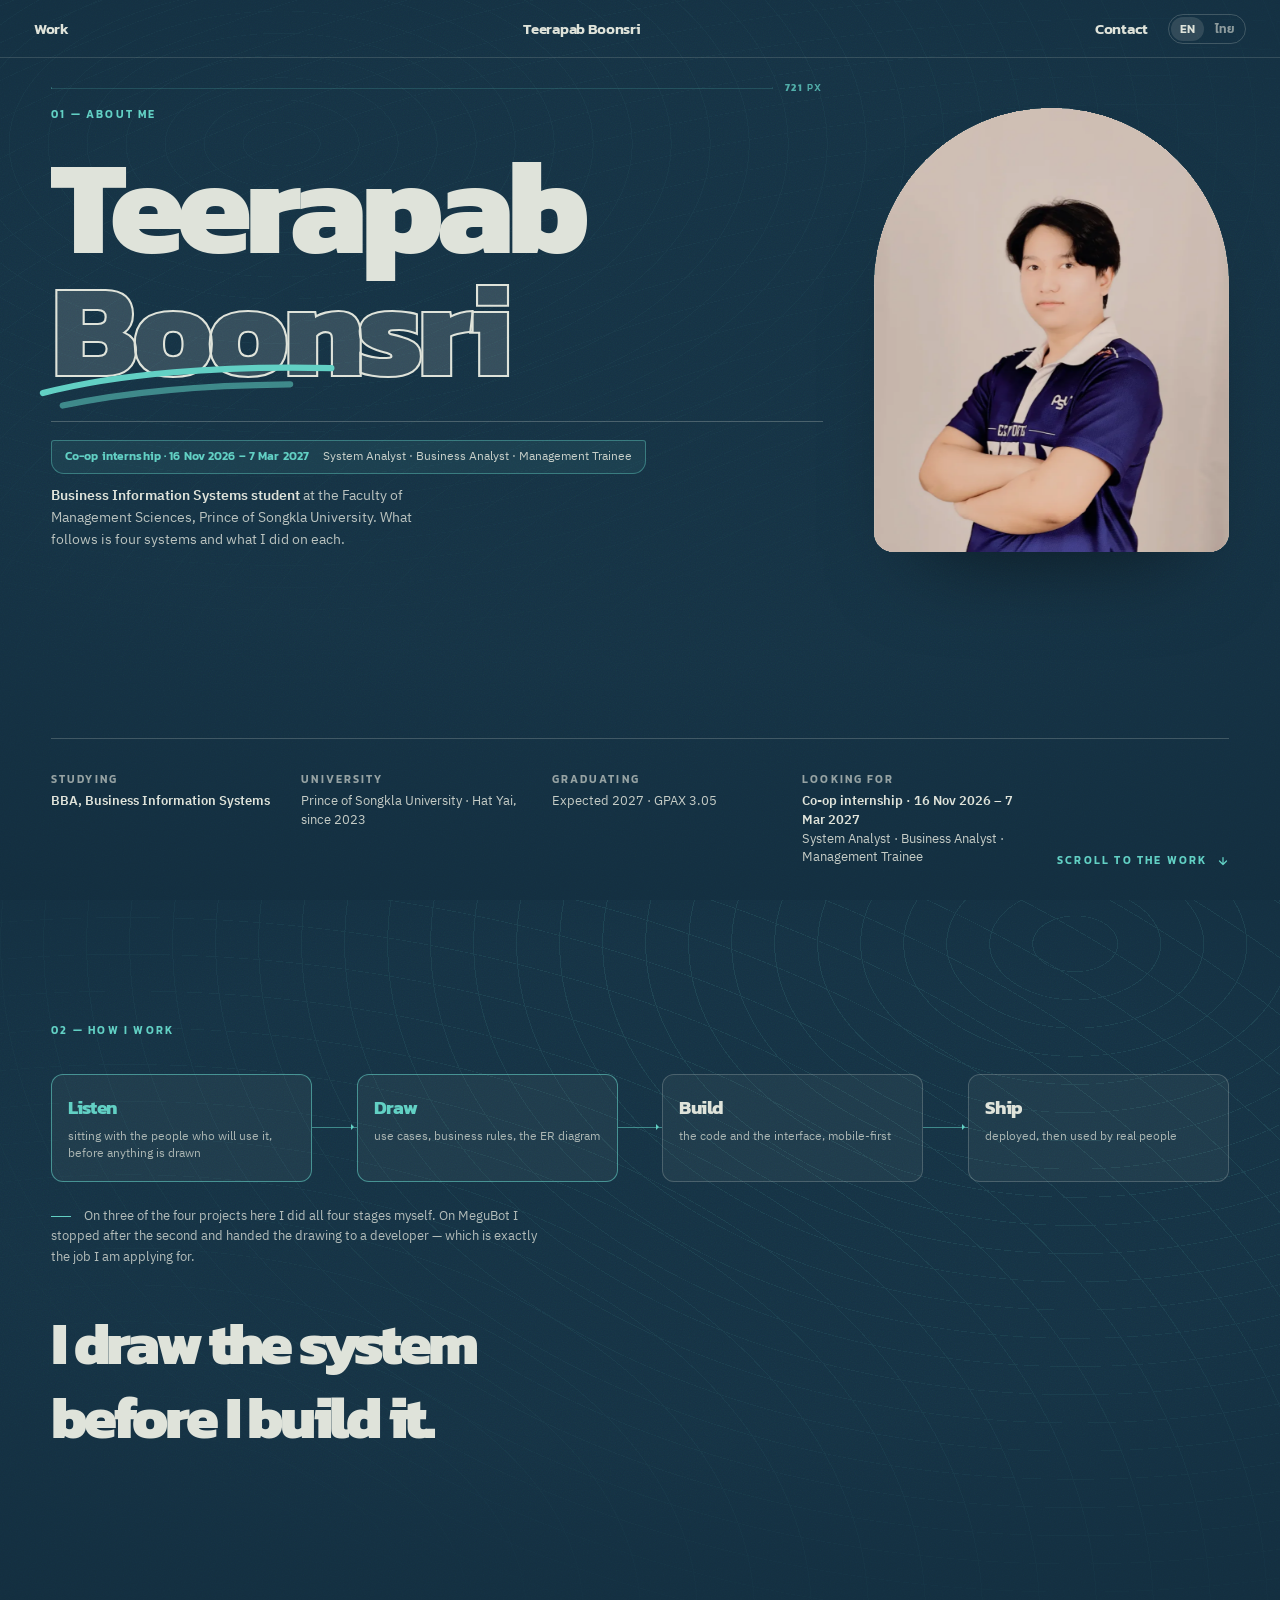
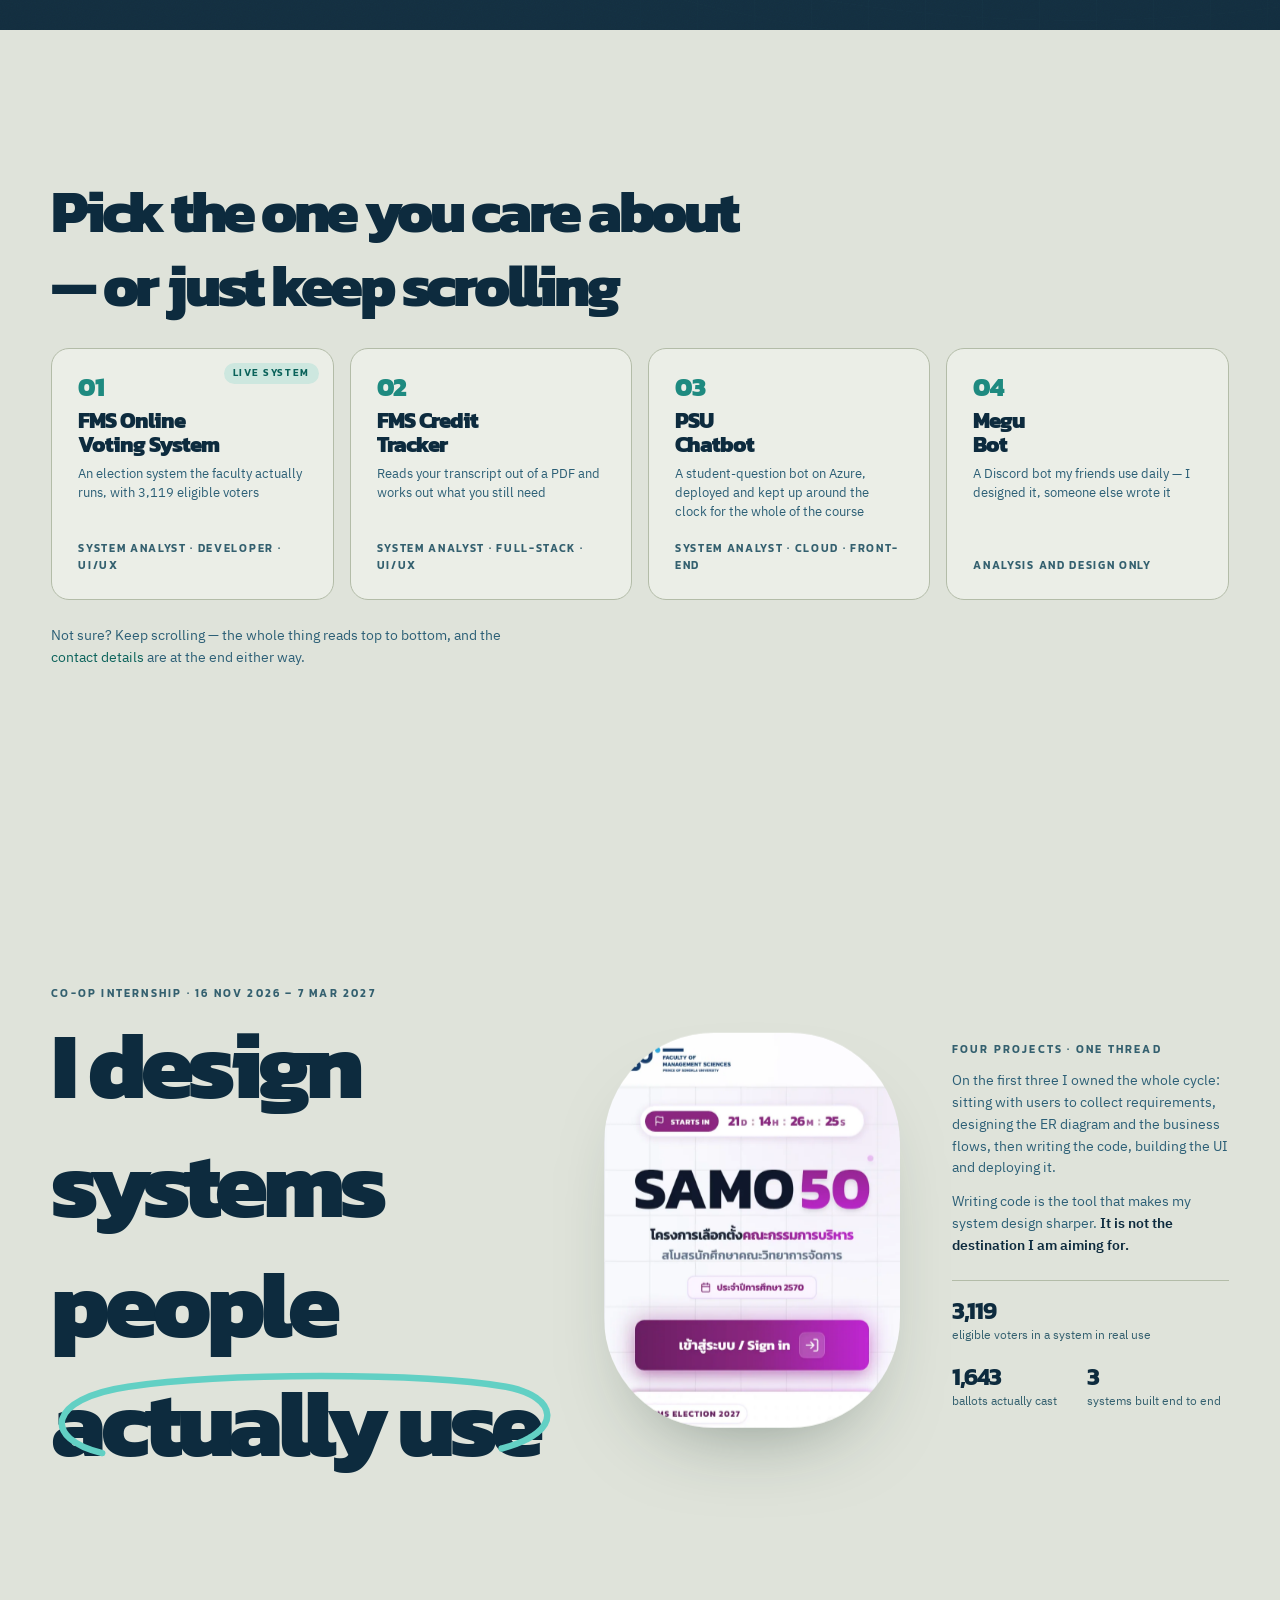
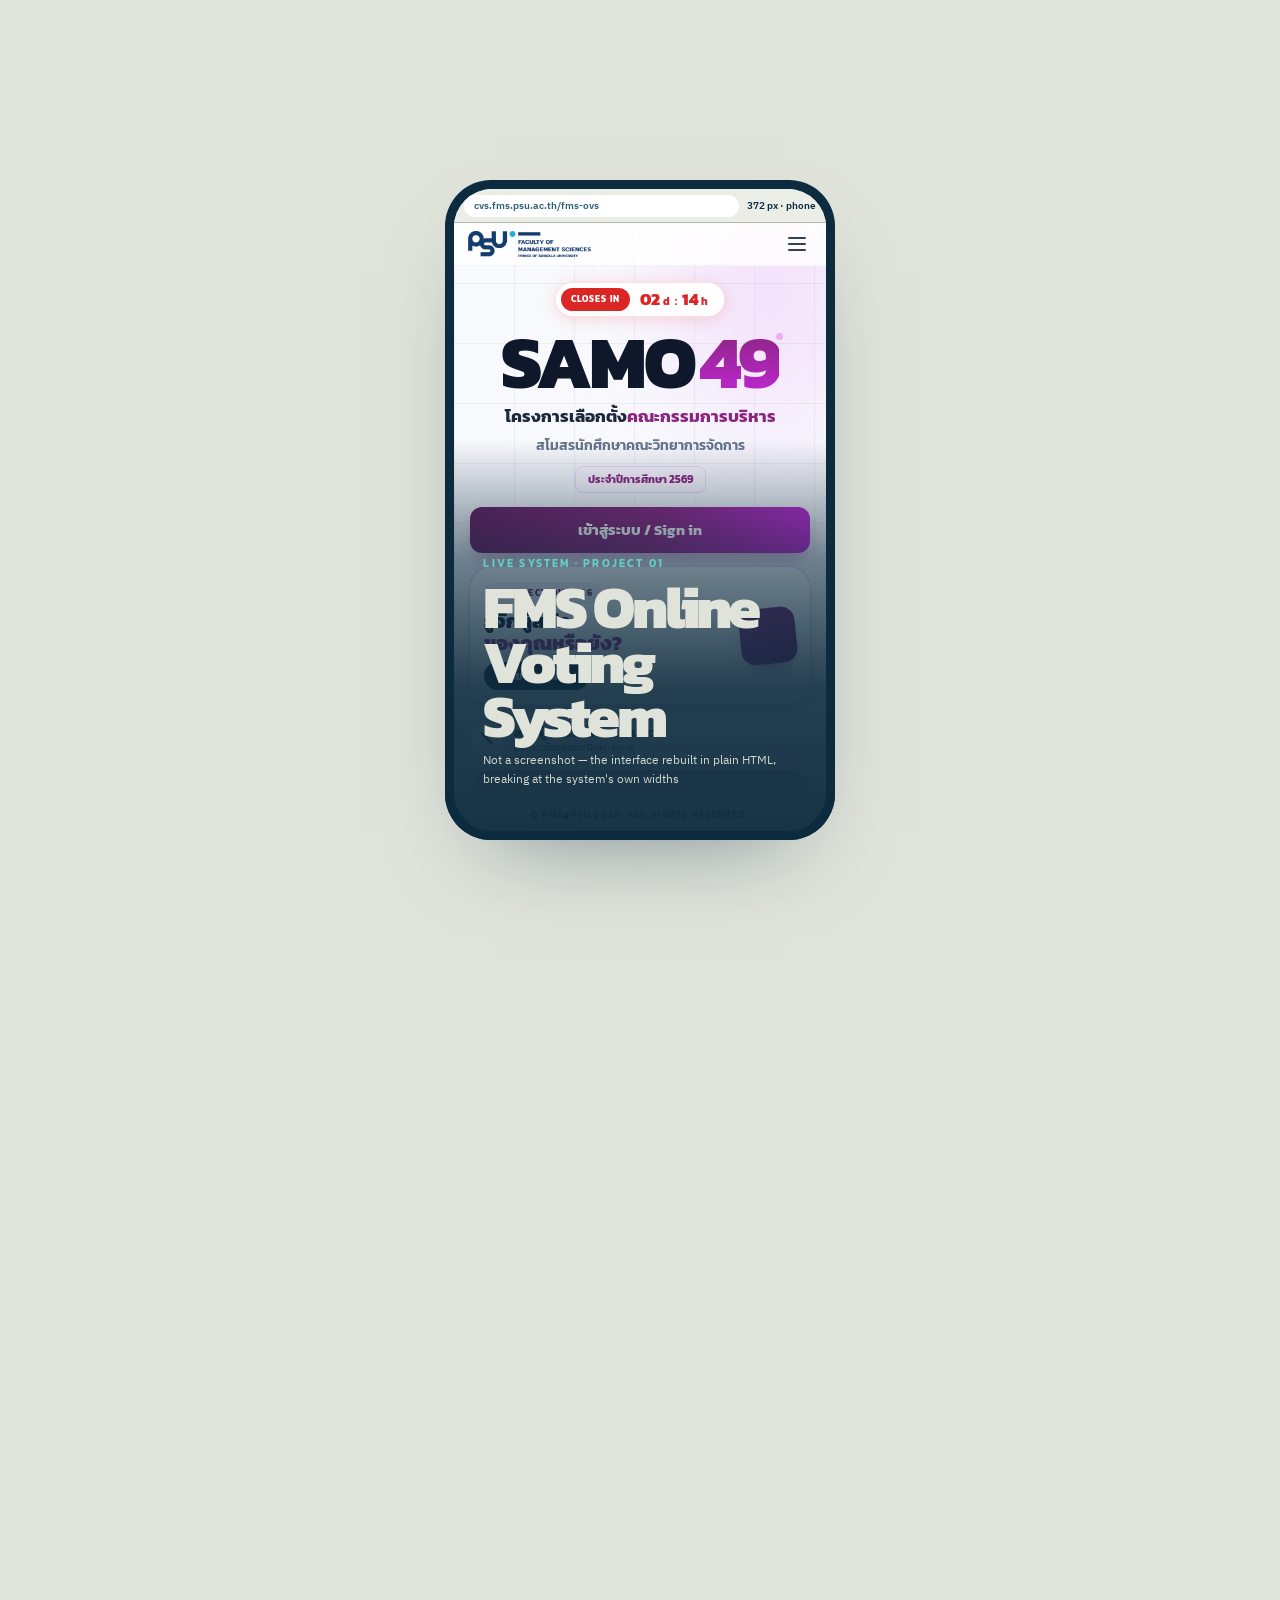
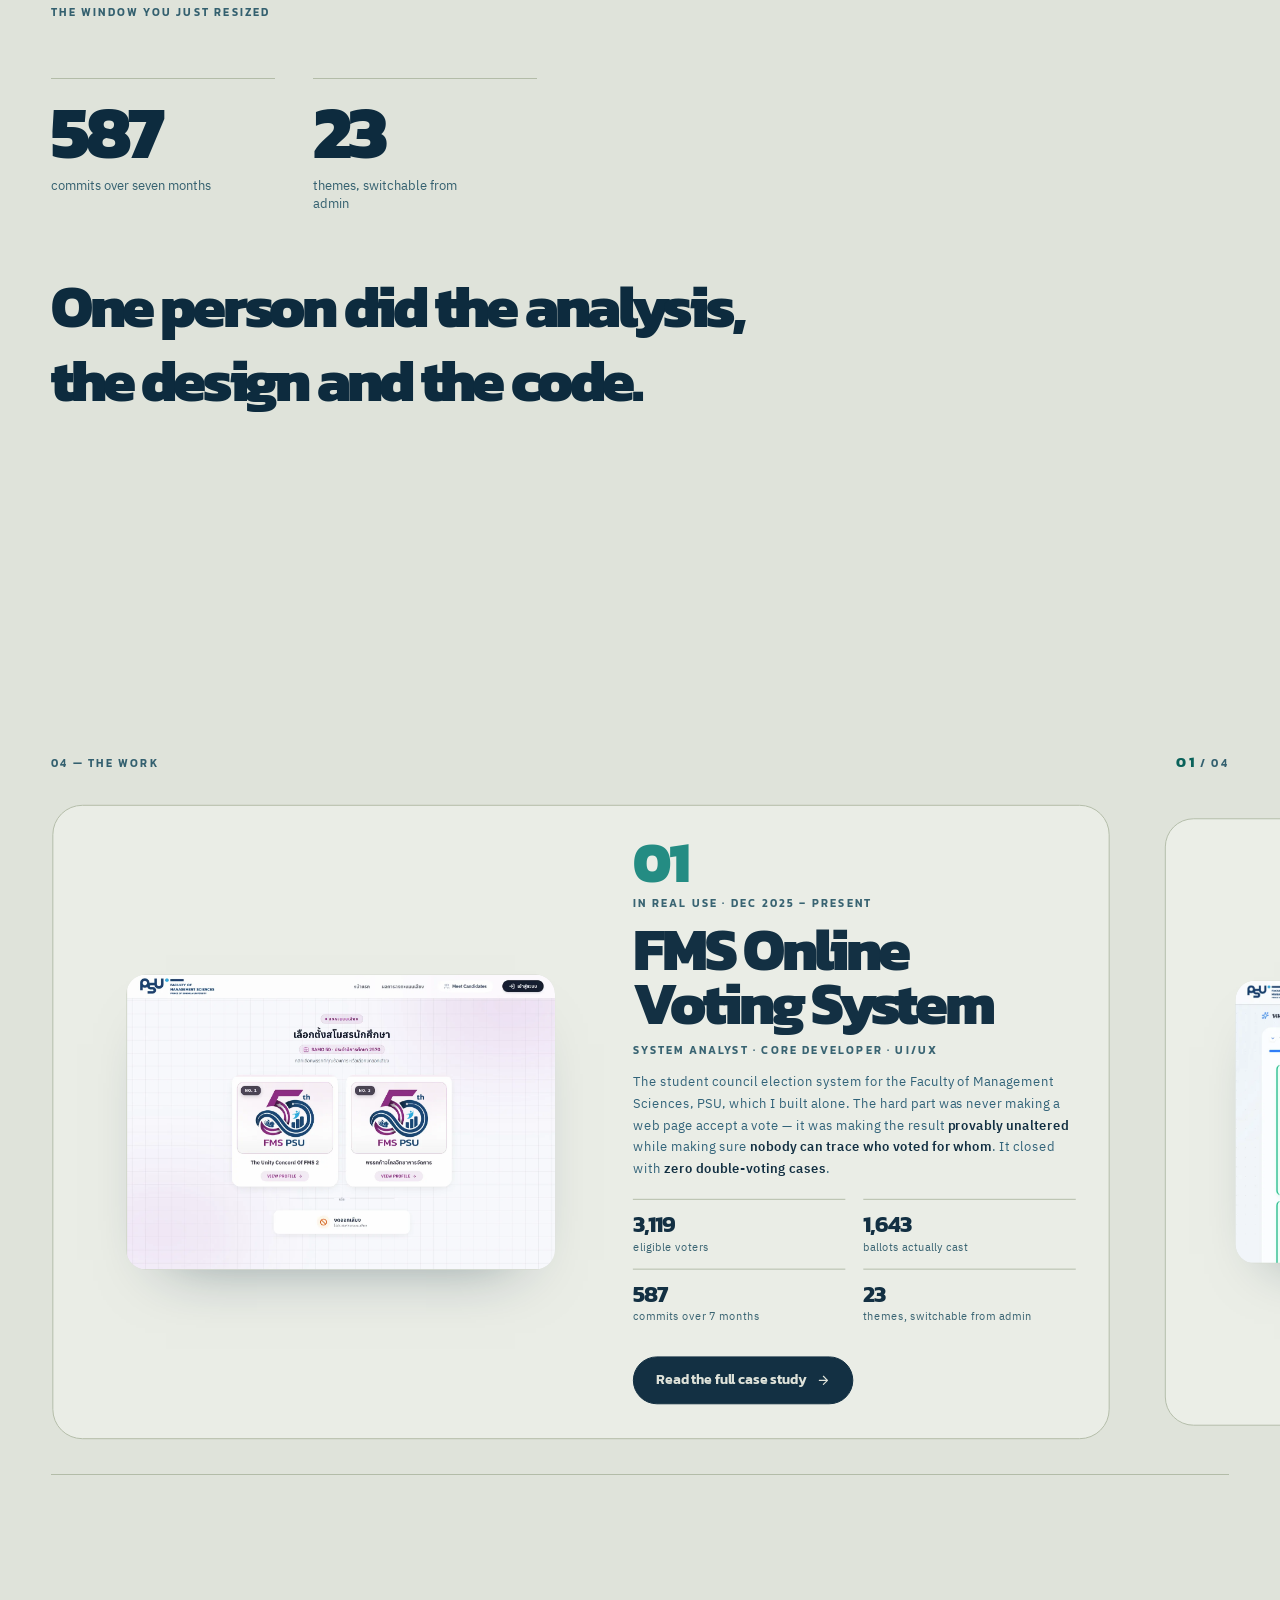
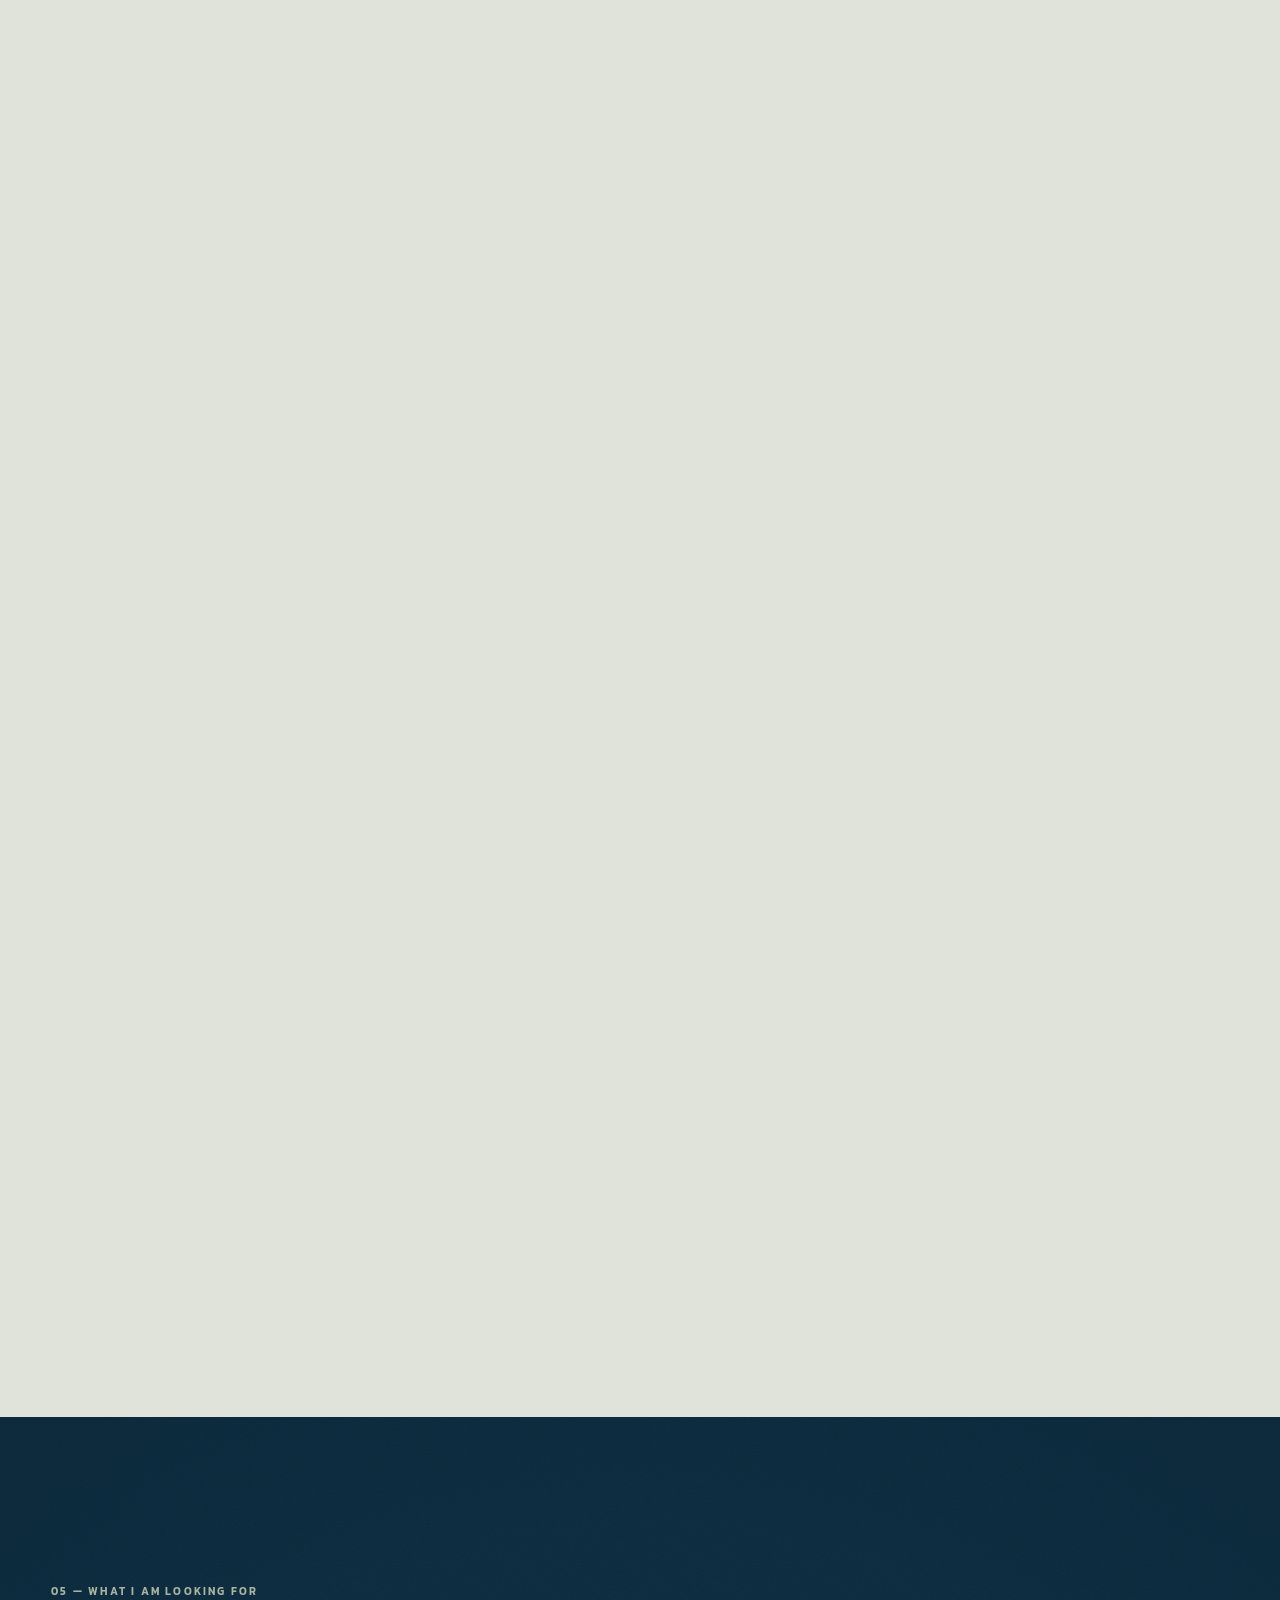
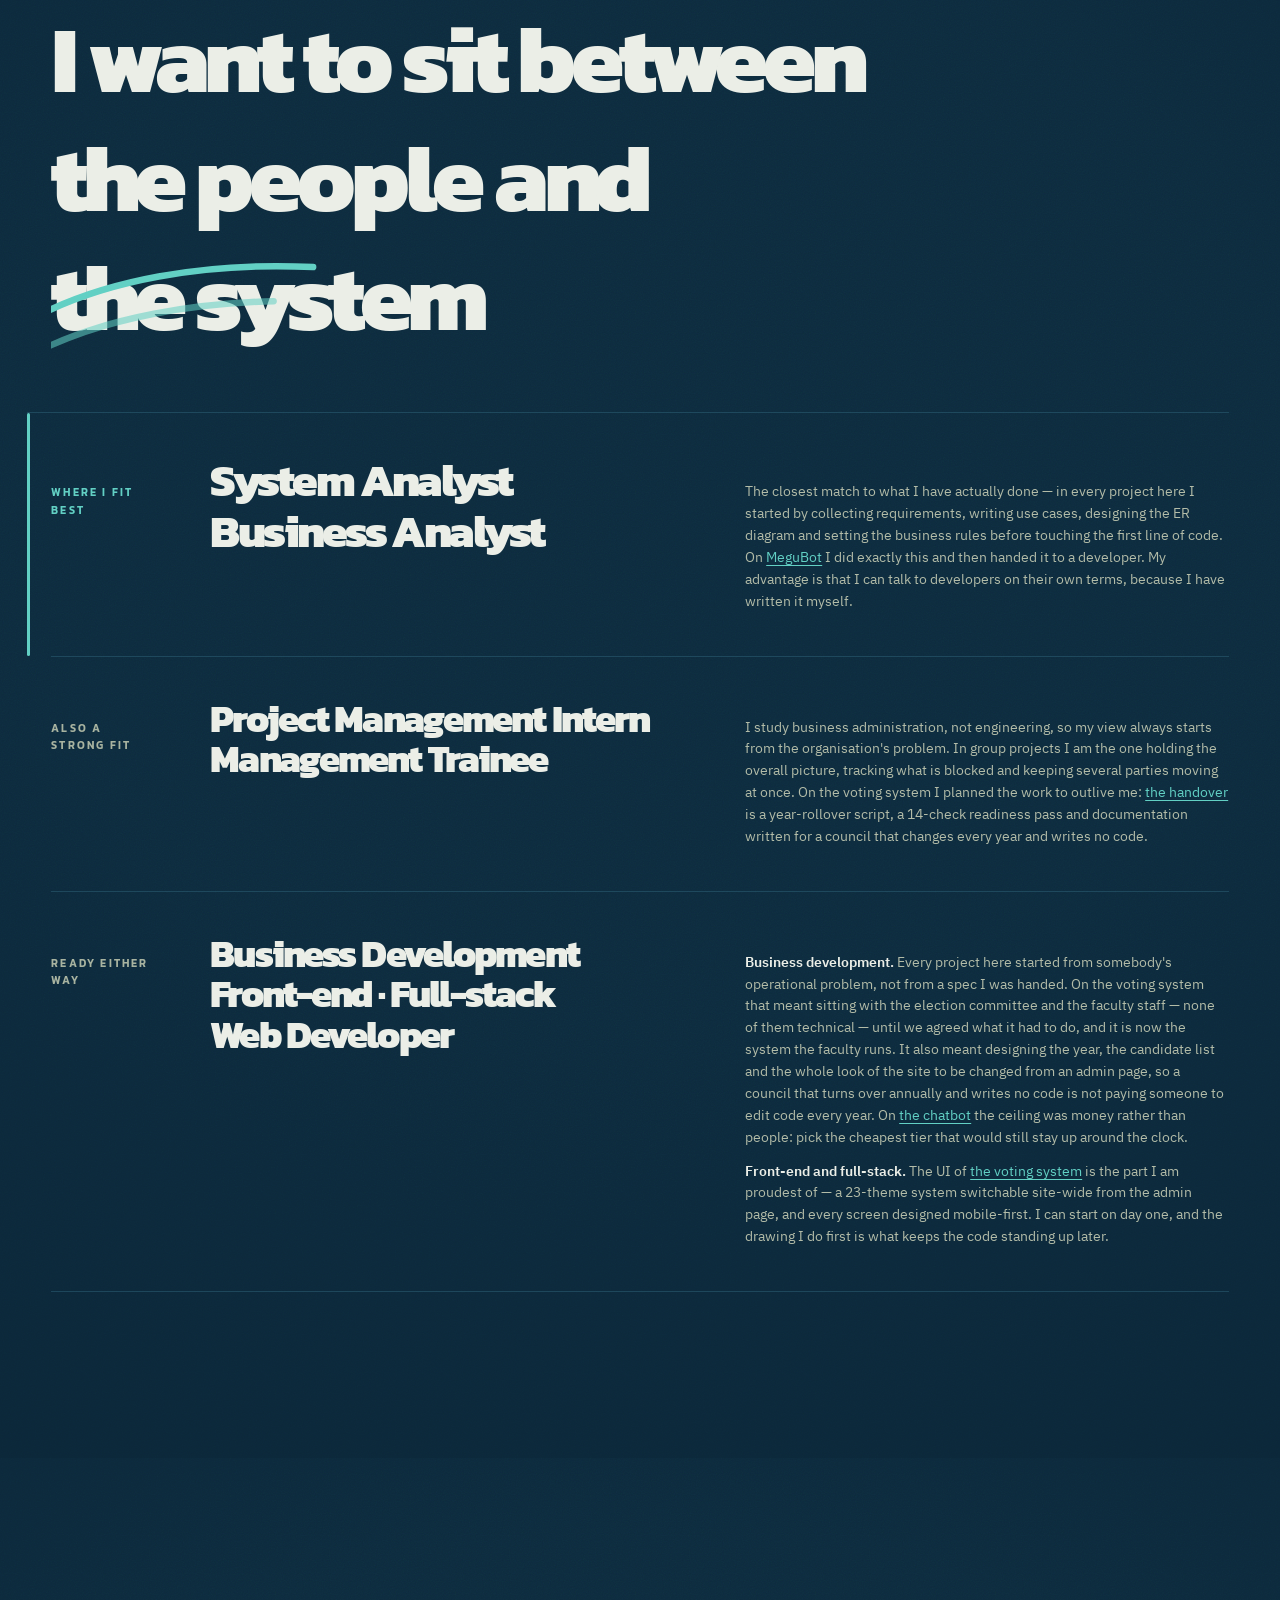
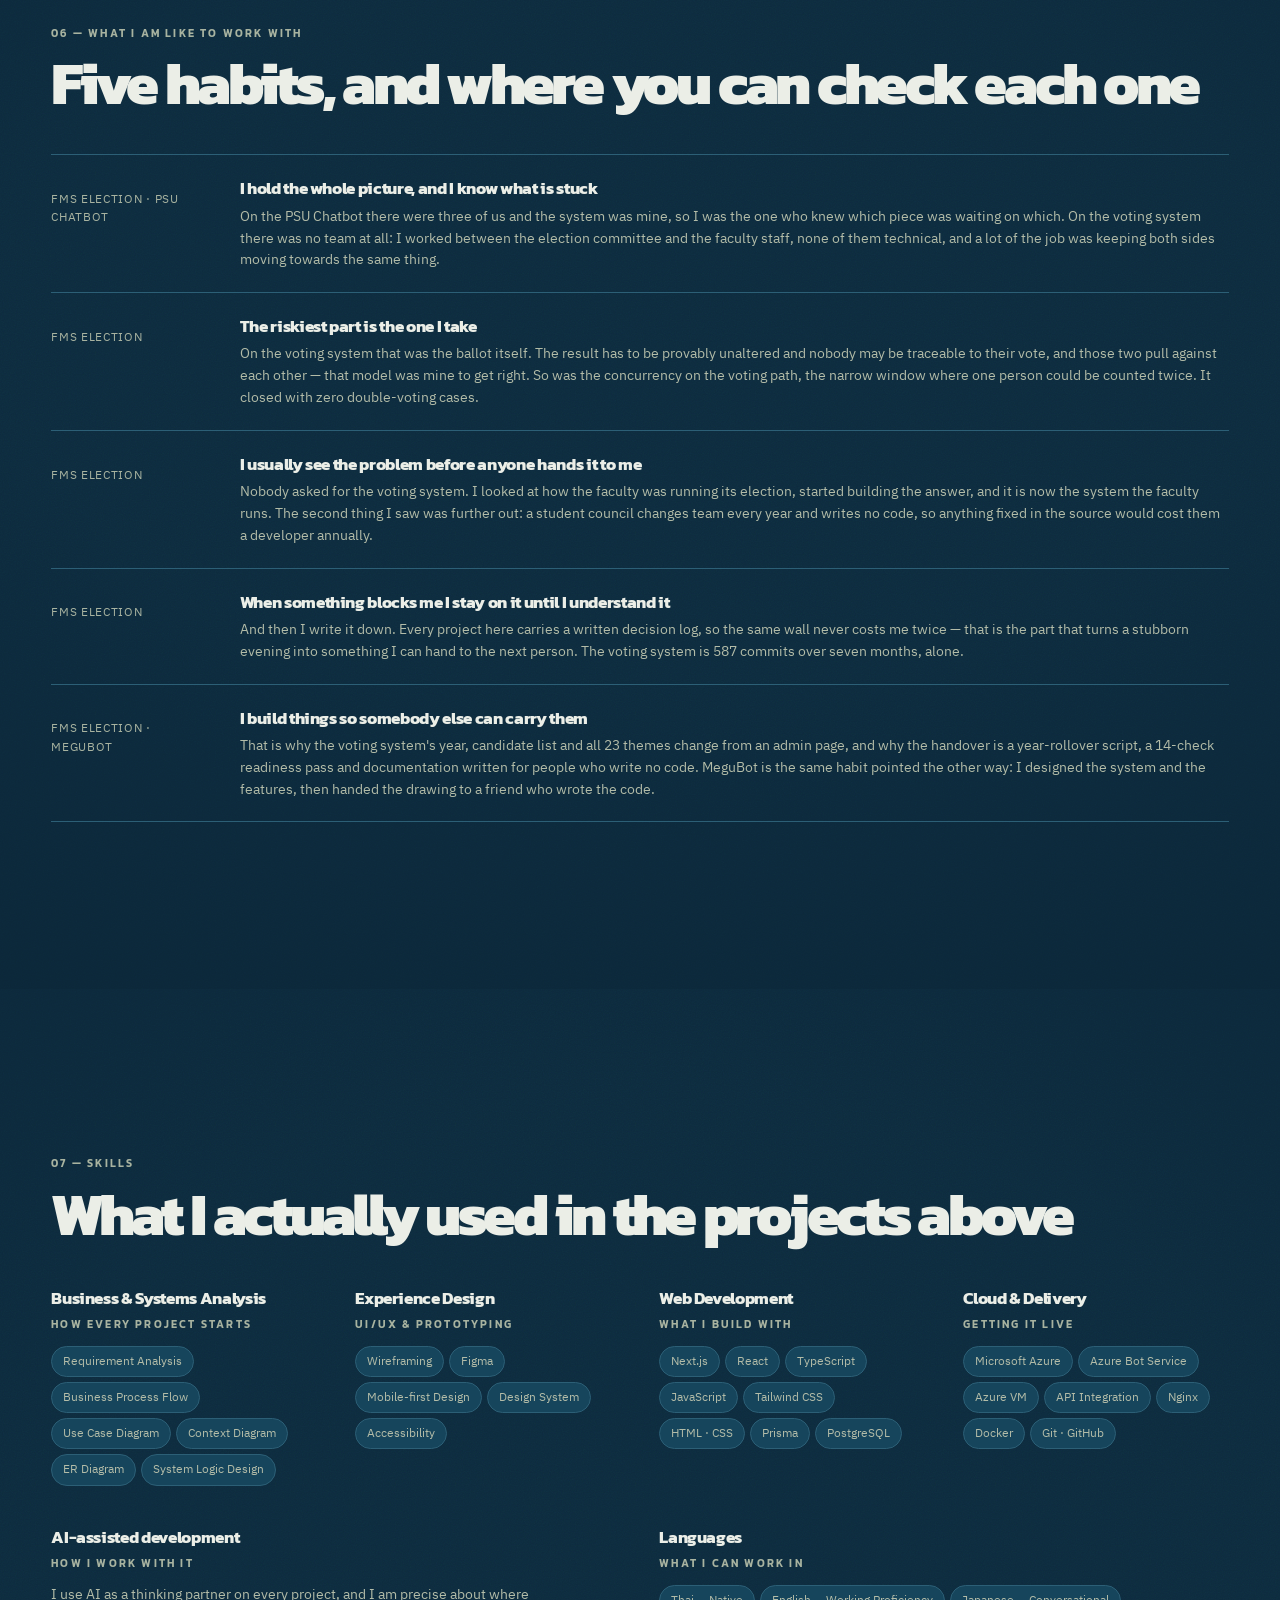
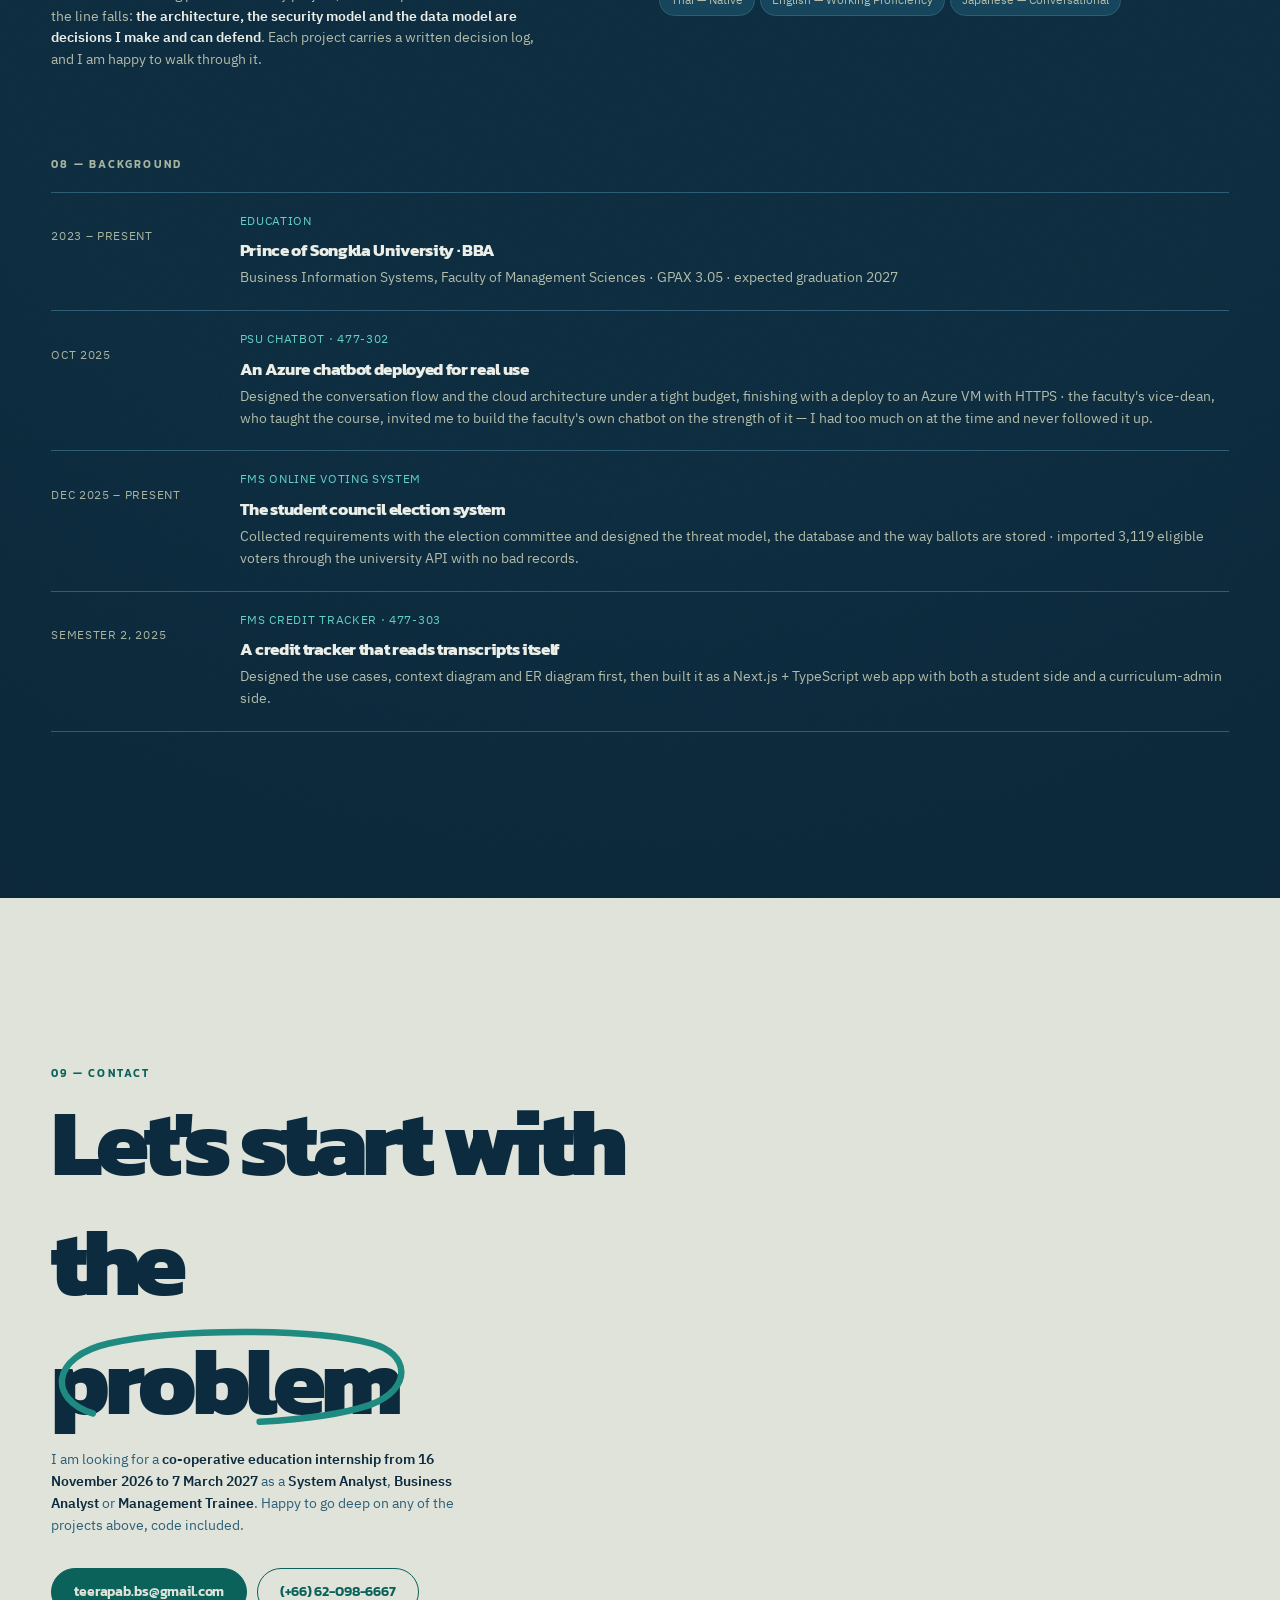
==== commit 6b352b91: "feat: five habits with somewhere to check each one The site could say what he had built and what he " ====
--- a/index.html
+++ b/index.html
@@ -152,7 +152,7 @@
       </div>
       <div class="rise" style="--d:880ms">
         <dt>Graduating</dt>
-        <dd>Expected 2027 · GPAX 3.03</dd>
+        <dd>Expected 2027 · GPAX 3.05</dd>
       </div>
       <div class="rise" style="--d:940ms">
         <dt>Looking for</dt>
@@ -644,12 +644,29 @@
          the block written for them. Ranking the reader is not the same as
          ranking the work.
 
-         Each block also carries ONE inline link to the project that proves it.
+         Each block also carries an inline link to the project that proves it.
          Before this, #roles and #cv together were nine screens with no anchor
          in them at all: a reader convinced by this section had nowhere to go
          but back. The links are not decoration — MeguBot is the project where
-         he was the analyst and not the developer, and the voting system is the
-         UI the third block is about. -->
+         he was the analyst and not the developer, the handover section is the
+         part of the voting system that is about planning past yourself, and the
+         voting system's UI is what the developer strand is about.
+
+         2026-08-04: BLOCKS 2 AND 3 EACH HOLD TWO ROLE NAMES NOW. The order of
+         the three blocks did not change and still must not. Block 3 is the one
+         to be careful with: Business Development and front-end development have
+         nothing to do with each other, and one paragraph covering both would
+         read as an application being sprayed at anything going — which would
+         undo the whole point of a section that claims he knows what he wants.
+         So the third block states TWO offers with a named strand each, and
+         every claim in the business-development strand is already made
+         somewhere else on this site: the committee and the non-technical
+         faculty staff (fms-election.html §01), the annual handover to a council
+         that writes no code (§01 card 04 and §07), and the hard budget ceiling
+         (psu-chatbot.html §01 card 02). Nothing was invented for it. -->
+    <!-- .role is a three-column grid — label · title · prose — so the third
+         block's second paragraph is wrapped in .role__body. A bare sibling <p>
+         would wrap onto a new grid row and land under the label column. -->
     <div class="roles">
       <div class="role role--lead up">
         <p class="role__n">Where I fit best</p>
@@ -665,28 +682,145 @@
       </div>
       <div class="role up">
         <p class="role__n">Also a strong fit</p>
-        <h3 class="role__t">Management Trainee</h3>
+        <h3 class="role__t">Project Management Intern<br>Management Trainee</h3>
         <p class="small">
           I study business administration, not engineering, so my view always starts from the
-          organisation's problem. In group projects I am the one holding the overall picture and
-          coordinating, which is why work that needs several parties moving at once suits me.
+          organisation's problem. In group projects I am the one holding the overall picture,
+          tracking what is blocked and keeping several parties moving at once. On the voting system
+          I planned the work to outlive me: <a href="fms-election.html#handover">the handover</a> is
+          a year-rollover script, a 14-check readiness pass and documentation written for a council
+          that changes every year and writes no code.
         </p>
       </div>
       <div class="role up">
-        <p class="role__n">Can start on day one</p>
-        <h3 class="role__t">Front-end · Full-stack<br>Web Developer</h3>
-        <!-- The last sentence used to read "I can do it today; my long-term
-             goal is simply systems analysis", which told a development team
-             they were a stopover. The fact it was reaching for — that he
-             analyses before he builds — is an argument FOR hiring him to build,
-             so it is now stated that way round. Nothing was promised that the
-             rest of the page does not already show. -->
-        <p class="small">
-          The UI of <a href="fms-election.html">the voting system</a> is the part I am proudest of —
-          a 23-theme system switchable site-wide from the admin page, and every screen designed
-          mobile-first. If the role is development I can start on day one, and the drawing I do
-          first is what keeps the code standing up later.
-        </p>
+        <!-- The label has to cover both strands without telling either one it is
+             second. "Can start on day one" was written for the development
+             strand alone; the availability it claimed has moved into that
+             strand's own paragraph, where it is still stated in full. -->
+        <p class="role__n">Ready either way</p>
+        <h3 class="role__t">Business Development<br>Front-end · Full-stack<br>Web Developer</h3>
+        <!-- The developer strand's last sentence used to read "I can do it
+             today; my long-term goal is simply systems analysis", which told a
+             development team they were a stopover. The fact it was reaching for
+             — that he analyses before he builds — is an argument FOR hiring him
+             to build, so it is now stated that way round. Nothing was promised
+             that the rest of the page does not already show. -->
+        <div class="role__body">
+          <p class="small">
+            <strong>Business development.</strong> Every project here started from somebody's
+            operational problem, not from a spec I was handed. On the voting system that meant
+            sitting with the election committee and the faculty staff — none of them technical —
+            until we agreed what it had to do, and it is now the system the faculty runs. It also
+            meant designing the year, the candidate list and the whole look of the site to be
+            changed from an admin page, so a council that turns over annually and writes no code is
+            not paying someone to edit code every year. On
+            <a href="psu-chatbot.html">the chatbot</a> the ceiling was money rather than people:
+            pick the cheapest tier that would still stay up around the clock.
+          </p>
+          <p class="small">
+            <strong>Front-end and full-stack.</strong> The UI of
+            <a href="fms-election.html">the voting system</a> is the part I am proudest of — a
+            23-theme system switchable site-wide from the admin page, and every screen designed
+            mobile-first. I can start on day one, and the drawing I do first is what keeps the code
+            standing up later.
+          </p>
+        </div>
+      </div>
+    </div>
+  </div>
+</section>
+
+<!-- ══ 7b · habits — what he is like once the work starts ══════════════════
+     ADDED 2026-08-04 ON THE OWNER'S OWN INSTRUCTION: the site had no soft-skill
+     section at all. FIVE ITEMS, AND ONLY FIVE — they are the five things he
+     answered when asked, in his own words, and a sixth must not be invented.
+     Nothing here says passionate, team player, fast learner, detail-oriented or
+     hard-working: every row states a behaviour and then names the place on this
+     site where it can be checked, which is what the left column is for.
+
+     It sits between #roles and #cv so the dark act stays one continuous block —
+     #roles · #habits · #cv are all .act-dark, and #contact is still the light
+     landing. Inserting it anywhere else would have split the act in two.
+
+     WHY .cv AND NOT A NEW COMPONENT. Five is the number that breaks every grid
+     on this page: .grid2 is repeat(auto-fit, minmax(230px,1fr)) and resolves to
+     four columns at desktop, so a fifth card sits alone; .pair is a fixed two.
+     .cv__row is a full-width ledger row, so five of them cannot orphan at any
+     width, and it already stacks to one column at 700px. Zero new CSS.
+     The left column is .cv__when, which holds a date in #cv and the evidence's
+     source here — the same JOB, an index you read down the edge, which is why
+     the class is reused rather than duplicated.
+
+     ⚠ ITS ONE COST, AND IT IS PAID IN i18n.js: this section now holds the FIRST
+     .cv__row in the document, and i18n.js applies each selector to the first
+     match only. Every `.cv__row:nth-child(n)` key in that file was rescoped to
+     `#cv .cv__row:nth-child(n)` in the same commit. If a .cv ledger is ever
+     added ABOVE this one, do the same again — nothing warns you. -->
+<section class="stage stage--auto act-dark" id="habits">
+  <div class="inner">
+    <p class="tag up">06 — What I am like to work with</p>
+    <h2 class="big big--m lm up" style="--d:60ms;margin:14px 0 clamp(26px,4vw,44px)">Five habits, and where you can check each one</h2>
+
+    <div class="cv">
+      <div class="cv__row up">
+        <p class="cv__when">FMS Election · PSU Chatbot</p>
+        <div class="cv__what">
+          <h3>I hold the whole picture, and I know what is stuck</h3>
+          <p class="small">
+            On the PSU Chatbot there were three of us and the system was mine, so I was the one who
+            knew which piece was waiting on which. On the voting system there was no team at all: I
+            worked between the election committee and the faculty staff, none of them technical, and
+            a lot of the job was keeping both sides moving towards the same thing.
+          </p>
+        </div>
+      </div>
+      <div class="cv__row up">
+        <p class="cv__when">FMS Election</p>
+        <div class="cv__what">
+          <h3>The riskiest part is the one I take</h3>
+          <p class="small">
+            On the voting system that was the ballot itself. The result has to be provably unaltered
+            and nobody may be traceable to their vote, and those two pull against each other — that
+            model was mine to get right. So was the concurrency on the voting path, the narrow window
+            where one person could be counted twice. It closed with zero double-voting cases.
+          </p>
+        </div>
+      </div>
+      <div class="cv__row up">
+        <p class="cv__when">FMS Election</p>
+        <div class="cv__what">
+          <h3>I usually see the problem before anyone hands it to me</h3>
+          <p class="small">
+            Nobody asked for the voting system. I looked at how the faculty was running its election,
+            started building the answer, and it is now the system the faculty runs. The second thing I
+            saw was further out: a student council changes team every year and writes no code, so
+            anything fixed in the source would cost them a developer annually.
+          </p>
+        </div>
+      </div>
+      <div class="cv__row up">
+        <p class="cv__when">FMS Election</p>
+        <div class="cv__what">
+          <h3>When something blocks me I stay on it until I understand it</h3>
+          <p class="small">
+            And then I write it down. Every project here carries a written decision log, so the same
+            wall never costs me twice — that is the part that turns a stubborn evening into something
+            I can hand to the next person. The voting system is 587 commits over seven months, alone.
+          </p>
+        </div>
+      </div>
+      <div class="cv__row up">
+        <p class="cv__when">FMS Election · MeguBot</p>
+        <div class="cv__what">
+          <h3>I build things so somebody else can carry them</h3>
+          <p class="small">
+            That is why the voting system's year, candidate list and all 23 themes change from an
+            admin page, and why the handover is a year-rollover script, a 14-check readiness pass and
+            documentation written for people who write no code. MeguBot is the same habit pointed the
+            other way: I designed the system and the features, then handed the drawing to a friend who
+            wrote the code.
+          </p>
+        </div>
       </div>
     </div>
   </div>
@@ -695,7 +829,7 @@
 <!-- ══ 8 · skills + cv ═════════════════════════════════════════════════════ -->
 <section class="stage stage--auto act-dark" id="cv">
   <div class="inner">
-    <p class="tag up">06 — Skills</p>
+    <p class="tag up">07 — Skills</p>
     <h2 class="big big--m lm up" style="--d:60ms;margin:14px 0 clamp(26px,4vw,44px)">What I actually used in the projects above</h2>
 
     <div class="grid2">
@@ -744,7 +878,8 @@
            of a contract.
            It is not cut, because the thing it describes is real and is the CV's
            own words: "AI-Assisted Development · Prompt Engineering" is a line
-           under Tools & Productivity in both PDFs linked from #contact. Stated
+           under Tools & Productivity in the System Analyst and Business Analyst
+           PDFs linked from #contact. Stated
            as a skill, in the skills section, it is the same information without
            the flinch. No figures: the decision log's length is not counted
            here, so it is not claimed here. -->
@@ -770,14 +905,14 @@
       </div>
     </div>
 
-    <p class="tag up" style="margin-top:clamp(46px,7vw,84px)">07 — Background</p>
+    <p class="tag up" style="margin-top:clamp(46px,7vw,84px)">08 — Background</p>
     <div class="cv" style="margin-top:18px">
       <div class="cv__row up">
         <p class="cv__when">2023 – present</p>
         <div class="cv__what">
           <em>Education</em>
           <h3>Prince of Songkla University · BBA</h3>
-          <p class="small">Business Information Systems, Faculty of Management Sciences · GPAX 3.03 · expected graduation 2027</p>
+          <p class="small">Business Information Systems, Faculty of Management Sciences · GPAX 3.05 · expected graduation 2027</p>
         </div>
       </div>
       <div class="cv__row up">
@@ -826,7 +961,7 @@
 <!-- ══ 9 · contact ═════════════════════════════════════════════════════════ -->
 <section class="stage end" id="contact">
   <div class="inner">
-    <p class="tag up">08 — Contact</p>
+    <p class="tag up">09 — Contact</p>
     <h2 class="big big--l lm up" style="--d:60ms;margin:16px 0 26px">
       Let's start with<br>the <span class="mark-wrap">problem<svg class="scrawl" viewBox="0 0 300 100" preserveAspectRatio="none" aria-hidden="true"><path pathLength="1" d="M50 78C16 66 18 30 62 19 114 6 216 6 262 19c28 8 32 38-2 52-48 18-164 20-214 7"/></svg></span>
     </h2>
@@ -843,30 +978,51 @@
       <a class="btn btn--ghost" href="tel:+66620986667"><span class="swap" data-label="Call me"><span>(+66) 62-098-6667</span></span></a>
     </div>
 
-    <!-- TWO CVs, AND THE POINT IS THAT YOU CAN TELL THEM APART WITHOUT
-         DOWNLOADING BOTH. They are genuinely different documents, not one file
-         with two titles: the System Analyst version weights implementation
-         (Next.js, React, Prisma, PostgreSQL, Docker) and the Business Analyst
-         version weights elicitation and cost-benefit — and only that one
-         carries the language section. So each link says what is inside it.
+    <!-- THREE CVs, AND THE POINT IS THAT YOU CAN TELL THEM APART WITHOUT
+         DOWNLOADING ALL THREE. They are genuinely different documents, not one
+         file with three titles: the System Analyst version weights
+         implementation (Next.js, React, Prisma, PostgreSQL, Docker), the
+         Business Analyst version weights elicitation, functional specs and
+         stakeholder work, and the Business Development version weights the
+         commercial reading — the problem spotted, the cost-benefit, the thing
+         getting adopted. So each link says what is inside it.
+
+         2026-08-04: the Business Development file is new, and the other two were
+         REPLACED IN PLACE under their existing filenames on purpose, so the
+         links already live on the site and in the GitHub profile README keep
+         working. Do not "tidy" the filenames.
+
+         The Business Analyst line used to end "and the only one with the
+         language section". That was true of two files and has not been verified
+         against three, so it is gone rather than left to rot. The Languages card
+         up in #cv still credits that CV by name, which is where the claim
+         belongs anyway.
 
          Format and weight are IN THE LINK TEXT, not in a title attribute: a
-         screen reader reads the link, and "PDF, 125 KB" is the part that
+         screen reader reads the link, and "PDF, 126 KB" is the part that
          decides whether someone on a phone taps it. download= keeps them out of
-         the browser's PDF viewer, and the paths are bare filenames because both
-         files sit at the repo root next to this page. -->
+         the browser's PDF viewer, and the paths are bare filenames because all
+         three files sit at the repo root next to this page.
+         126 KB is measured, not rounded up from the old 125: the three files are
+         129,033 / 129,469 / 130,015 bytes. -->
     <ul class="dl up" style="--d:210ms">
       <li>
         <a class="btn btn--ghost" href="Teerapab-Boonsri-CV-System-Analyst.pdf" download>
-          CV — System Analyst (PDF) <i>125 KB</i>
+          CV — System Analyst (PDF) <i>126 KB</i>
         </a>
         <p class="small">Weighted towards building: Next.js, React, Prisma, PostgreSQL, Docker and Azure, with the systems I deployed.</p>
       </li>
       <li>
         <a class="btn btn--ghost" href="Teerapab-Boonsri-CV-Business-Analyst.pdf" download>
-          CV — Business Analyst (PDF) <i>125 KB</i>
+          CV — Business Analyst (PDF) <i>126 KB</i>
         </a>
-        <p class="small">Weighted towards analysis: requirements elicitation, stakeholder work, cost-benefit — and the only one with the language section.</p>
+        <p class="small">Weighted towards analysis: requirements elicitation, functional specifications and stakeholder work — the documents that come before a line of code.</p>
+      </li>
+      <li>
+        <a class="btn btn--ghost" href="Teerapab-Boonsri-CV-Business-Development.pdf" download>
+          CV — Business Development (PDF) <i>126 KB</i>
+        </a>
+        <p class="small">Weighted towards the business case: the operational problem spotted first, the cost-benefit behind the choice, and the work that ended up adopted and in use.</p>
       </li>
     </ul>
 
--- a/assets/verdure.css
+++ b/assets/verdure.css
@@ -1772,6 +1772,16 @@
    is fine for a "contact details" aside and not fine for the only route out of
    this section. --sea-ink is redefined by .act-dark to the bright mint and
    measures 7.92:1 on this panel. */
+/* The third row holds two unrelated strands (business development · front-end),
+   so its prose column is two paragraphs, not one. .role is a three-column grid
+   — label · title · prose — and a bare second <p> would be auto-placed on a new
+   grid row underneath the label column. This wrapper keeps both in the third
+   column; the spacing between them is the existing `.small + .small` rule, so
+   there is no second number to keep in sync. min-width: 0 because a grid item's
+   automatic minimum size is its content, and the track is already minmax(0,1fr)
+   — without it a long unbreakable word could push the row wider than the grid. */
+.role__body { min-width: 0; }
+
 .role .small a { color: var(--sea-ink); text-underline-offset: 3px; }
 .role .small a:hover { text-decoration-thickness: 2px; }
 
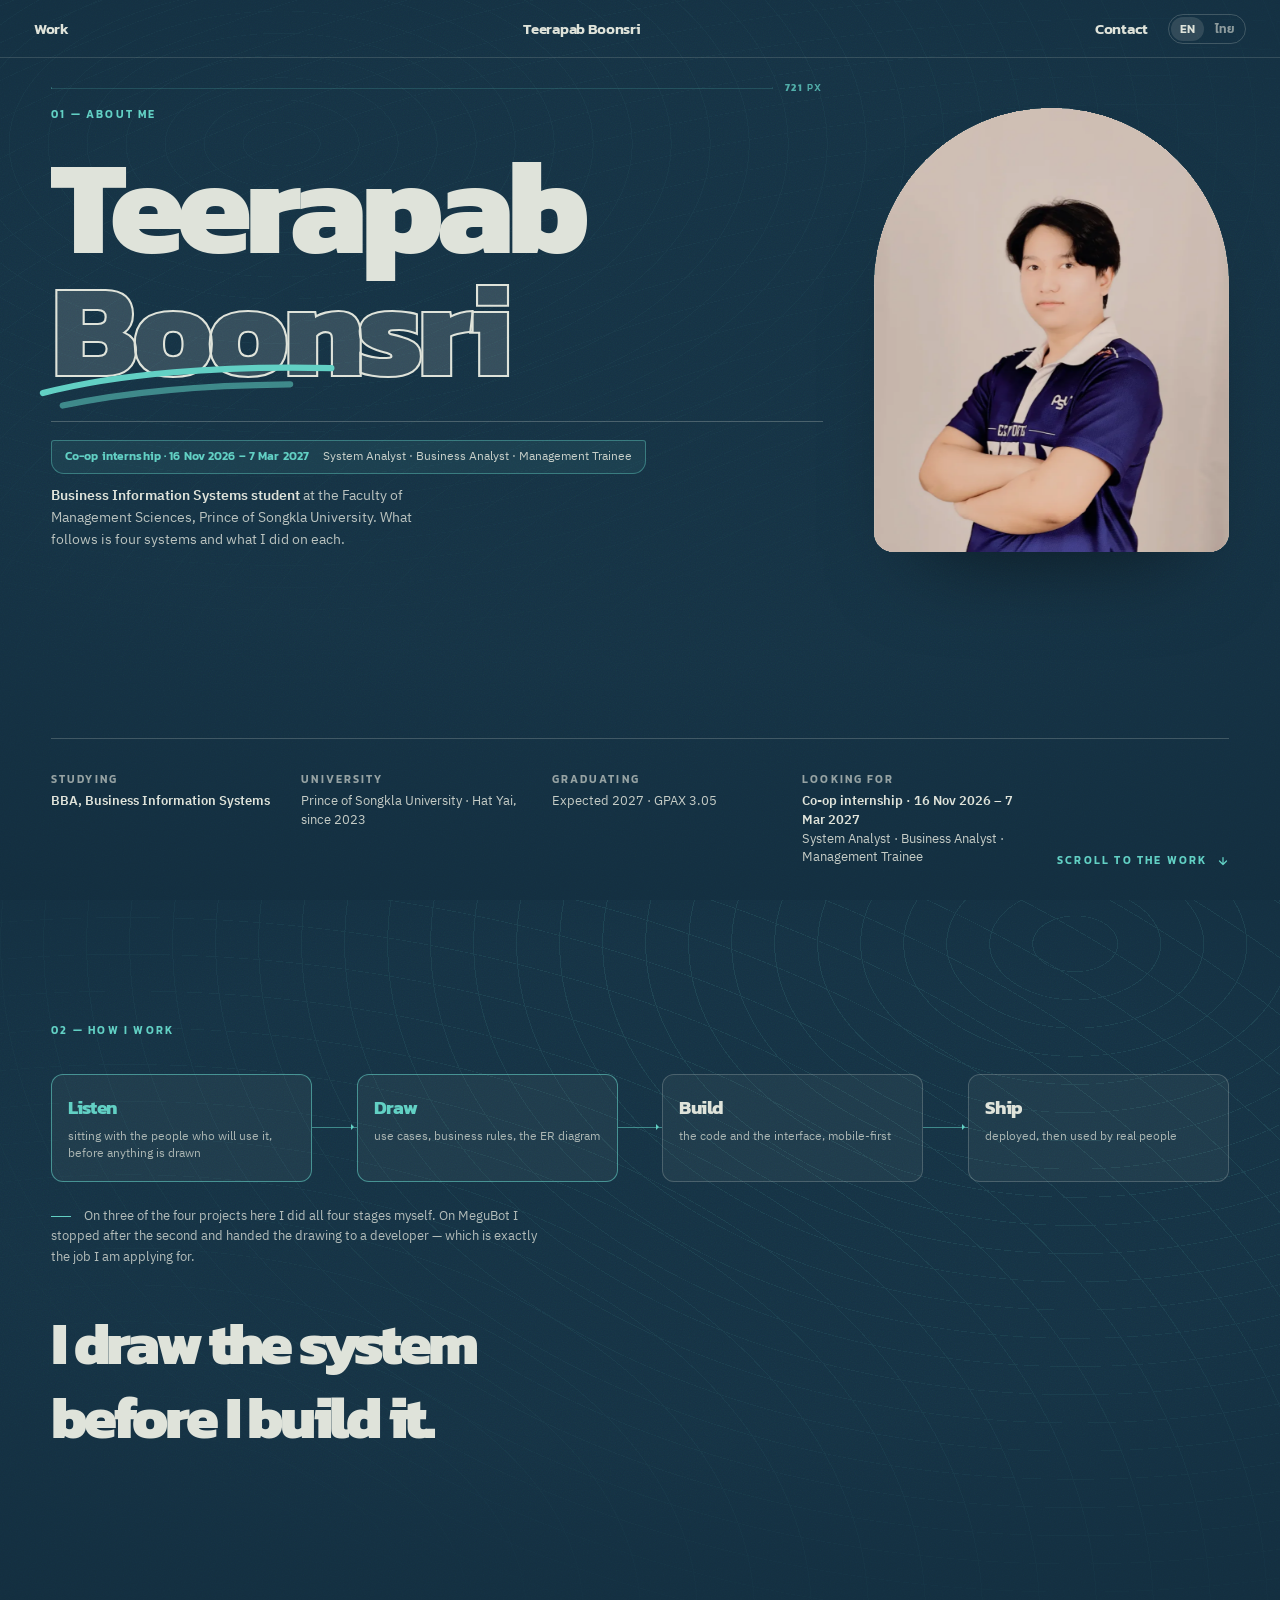
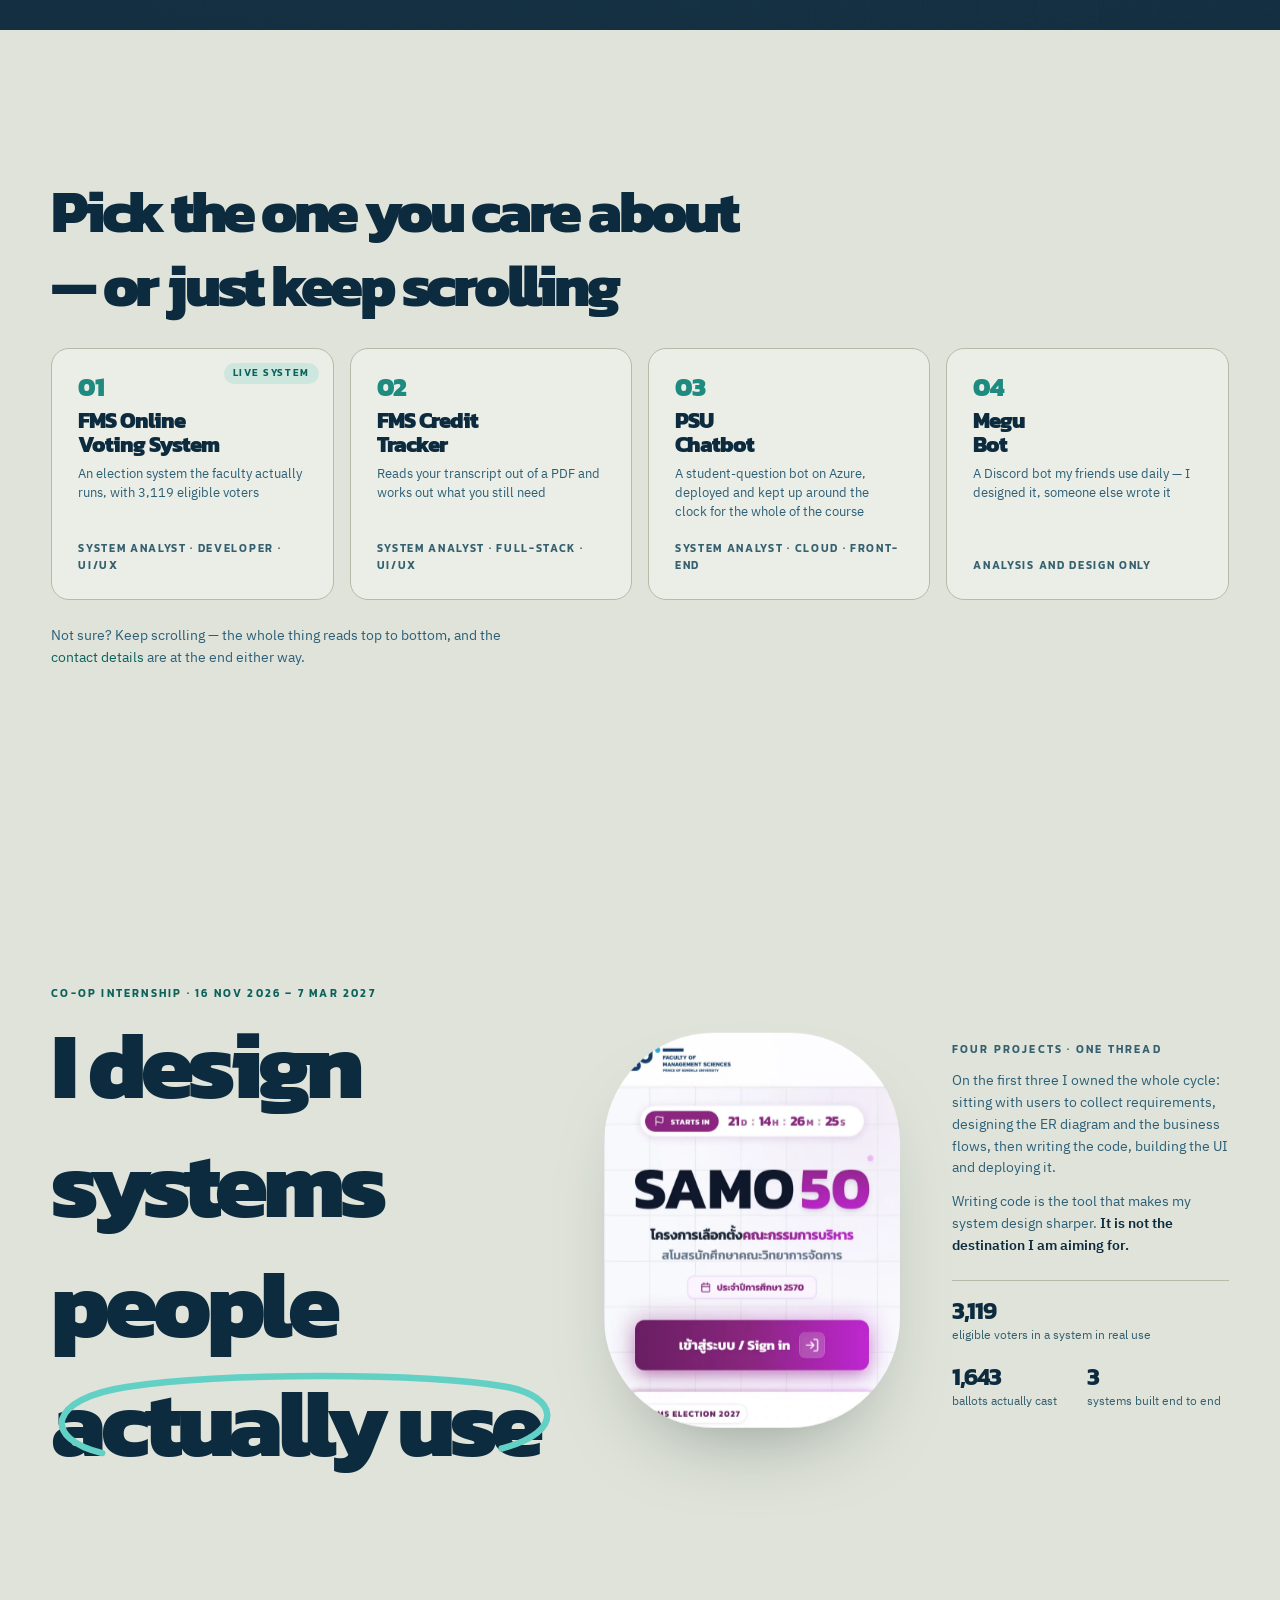
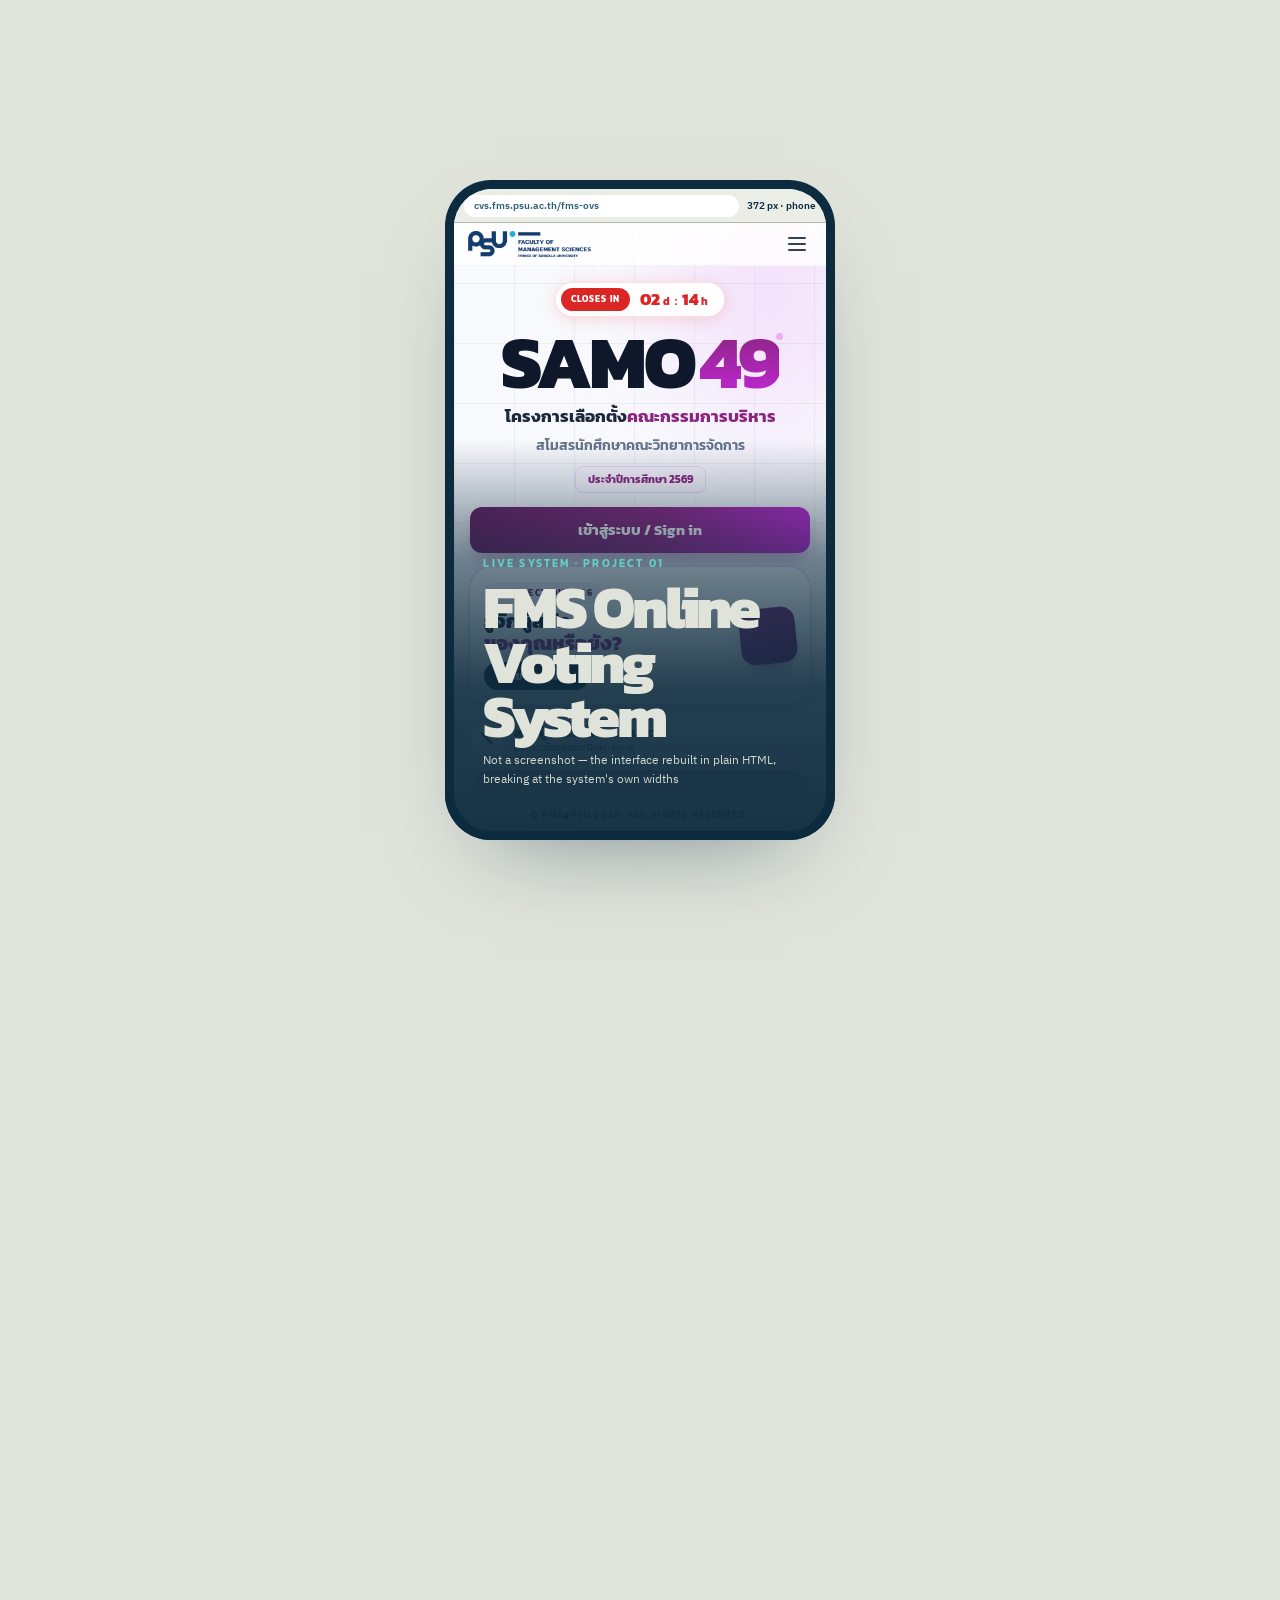
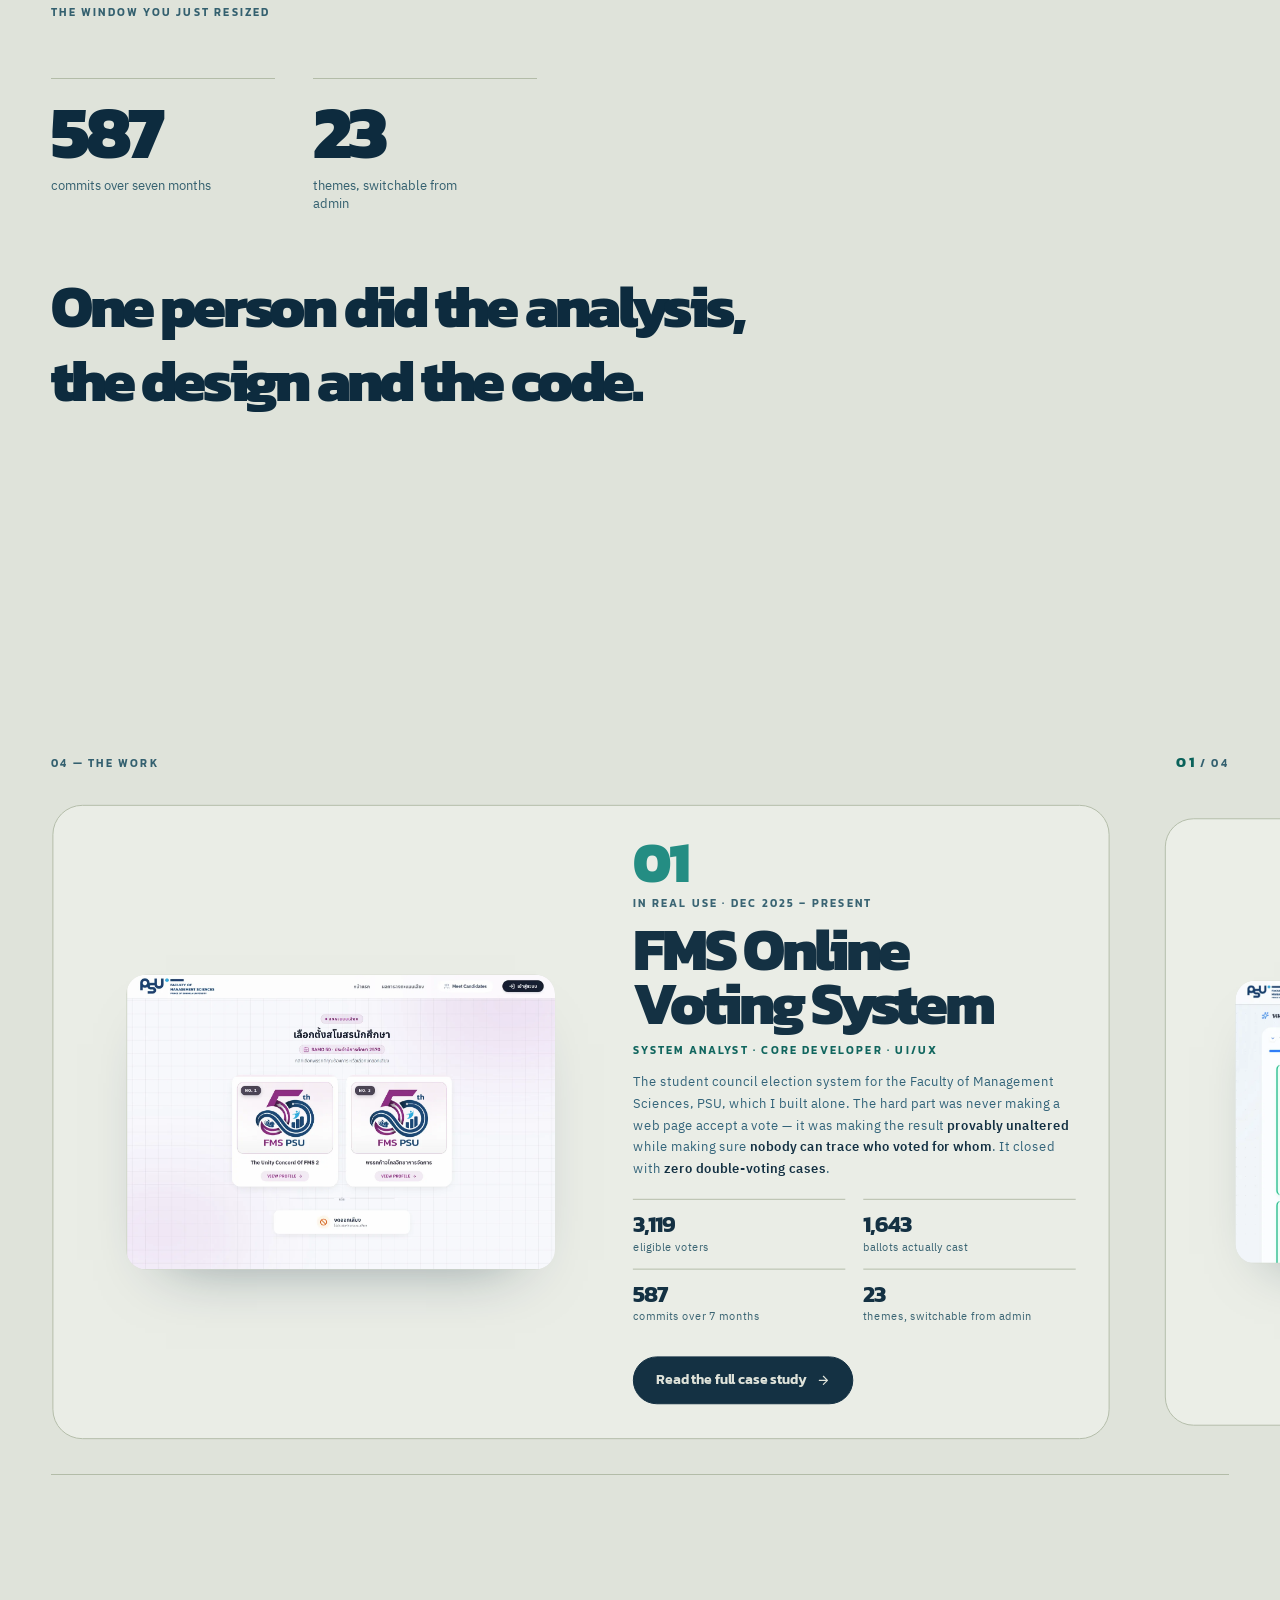
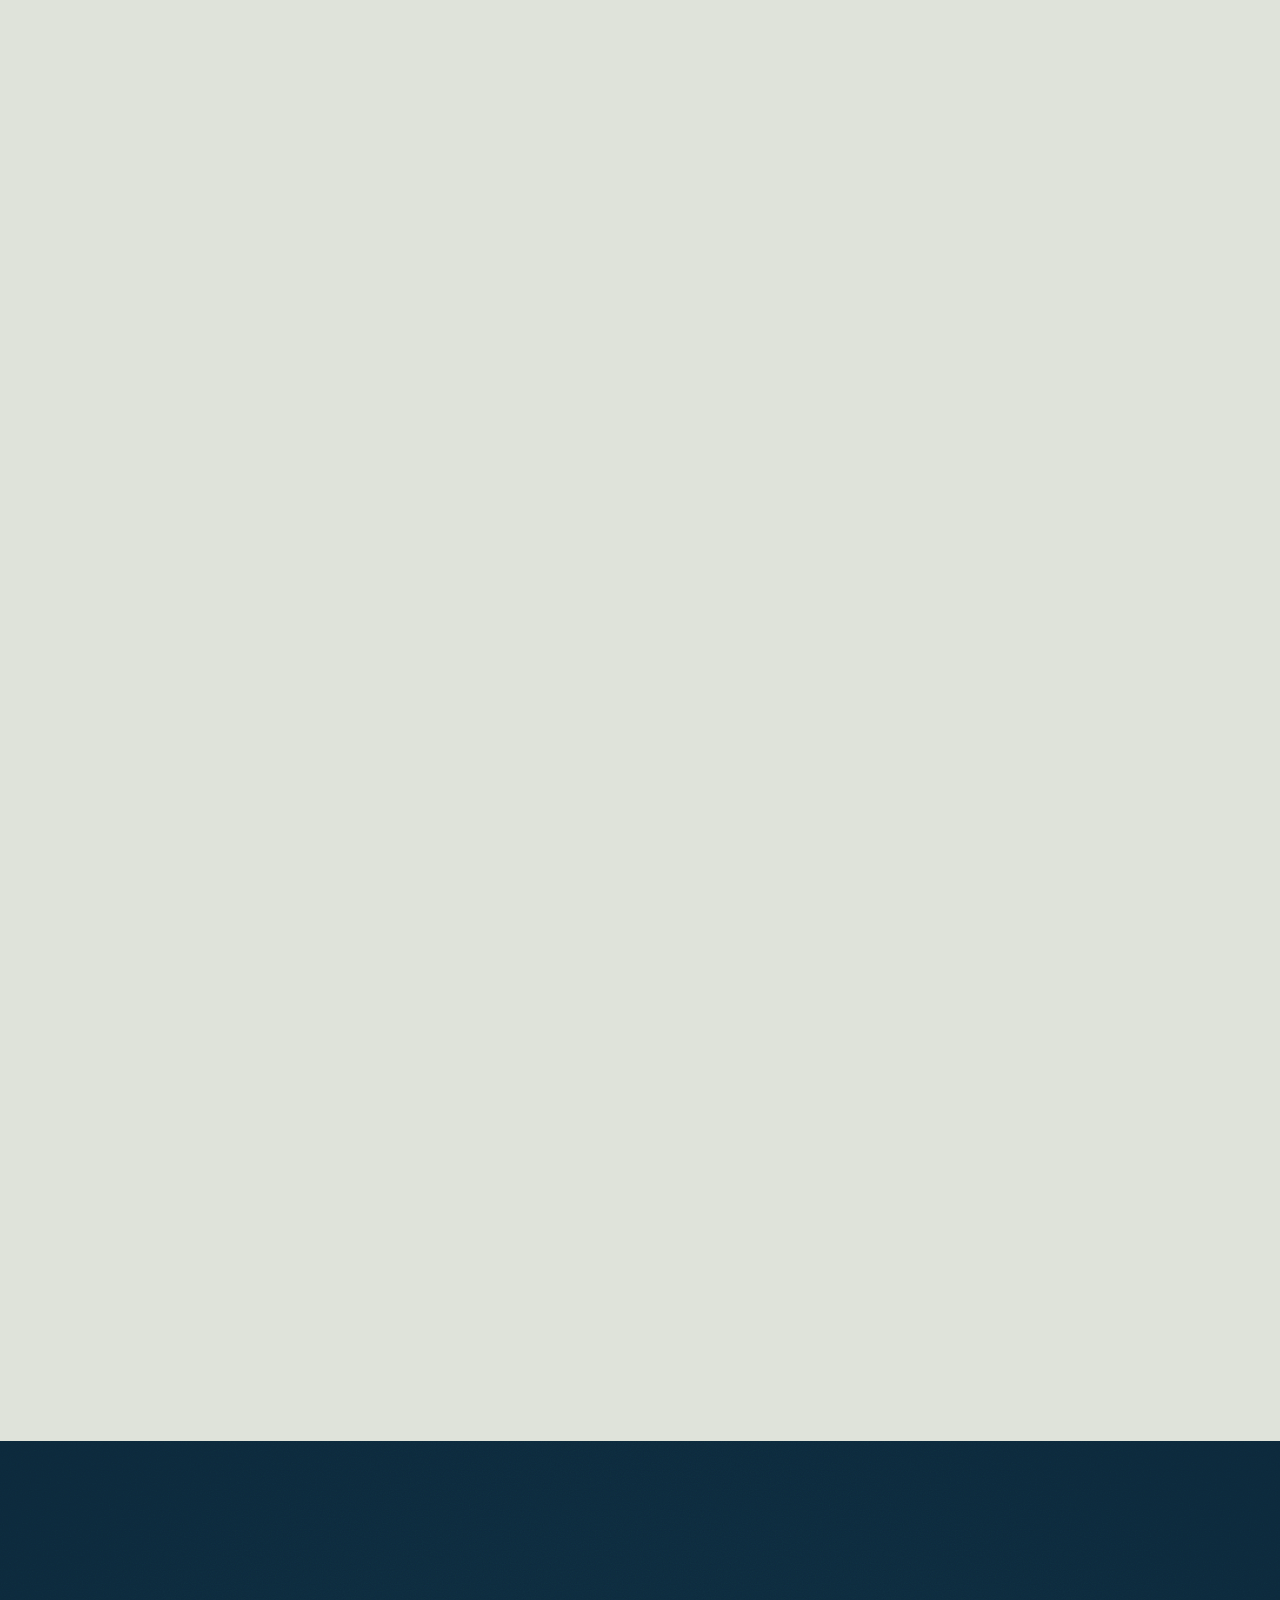
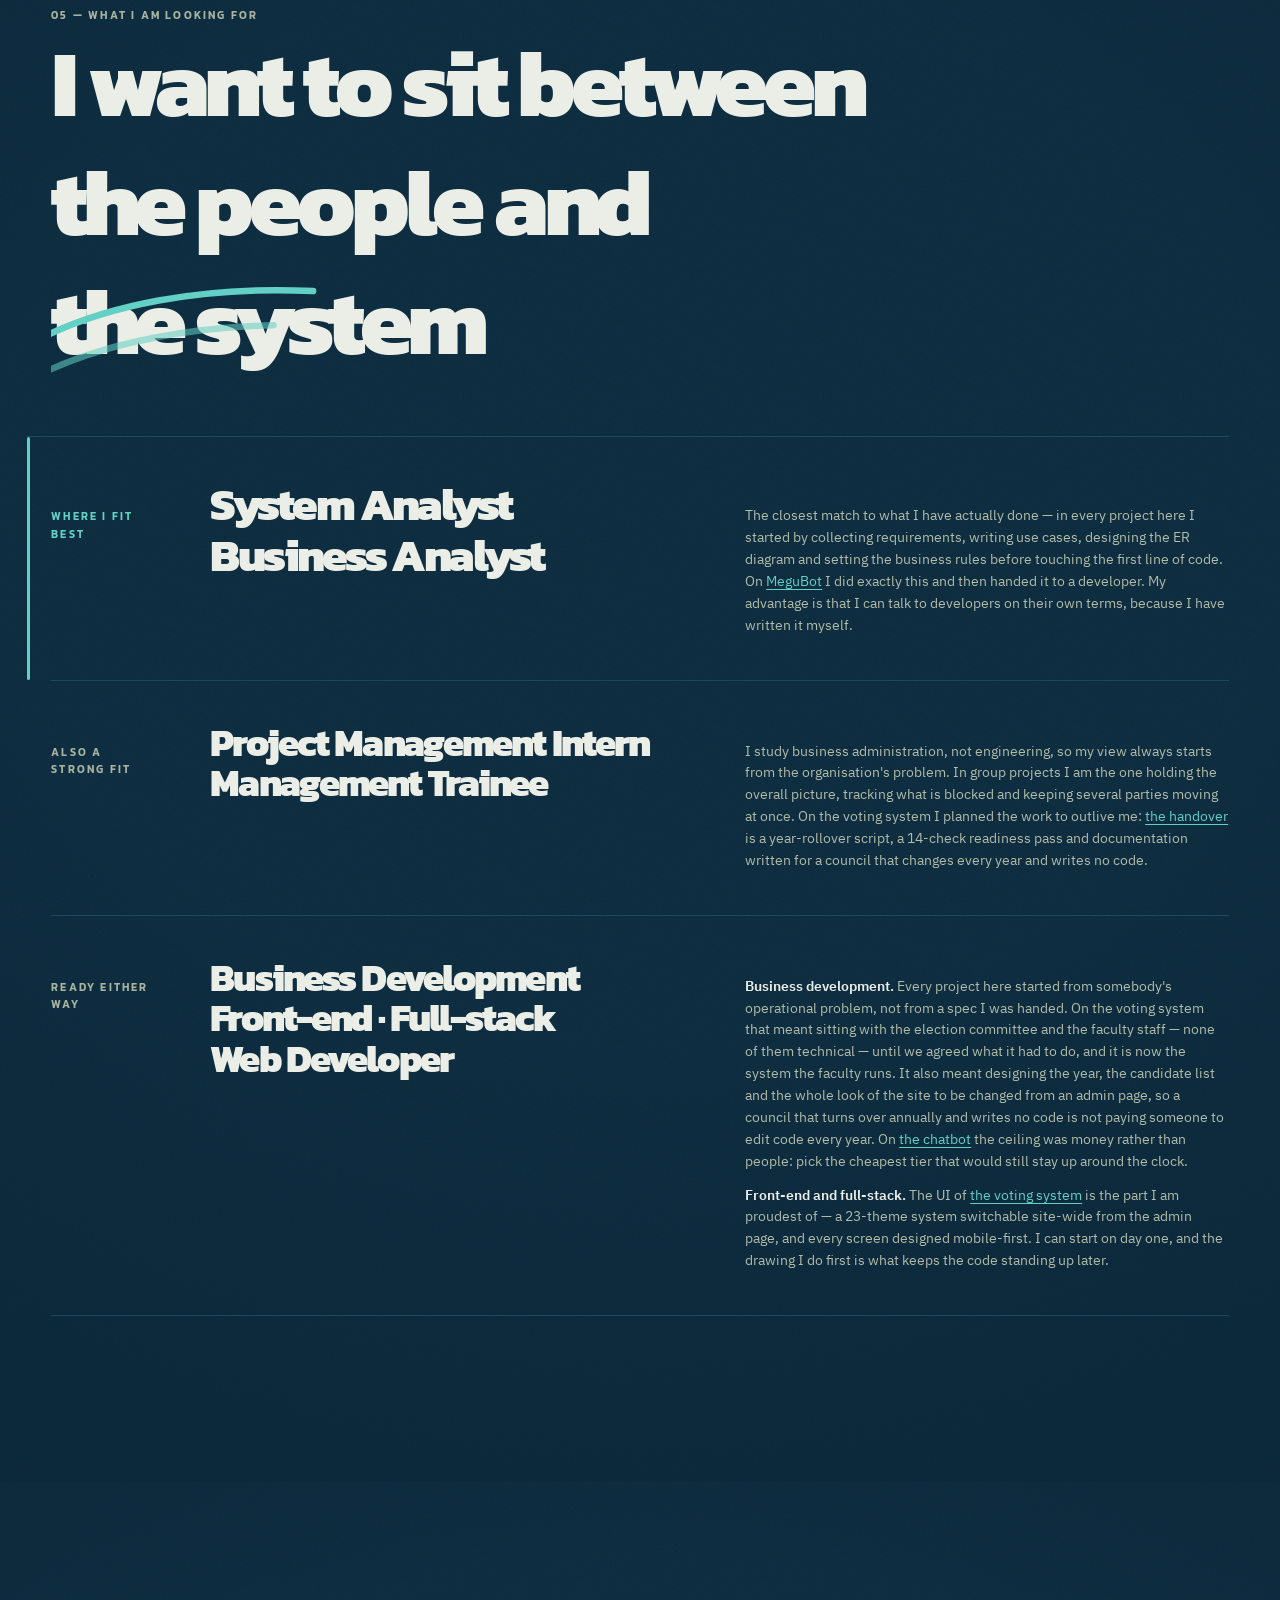
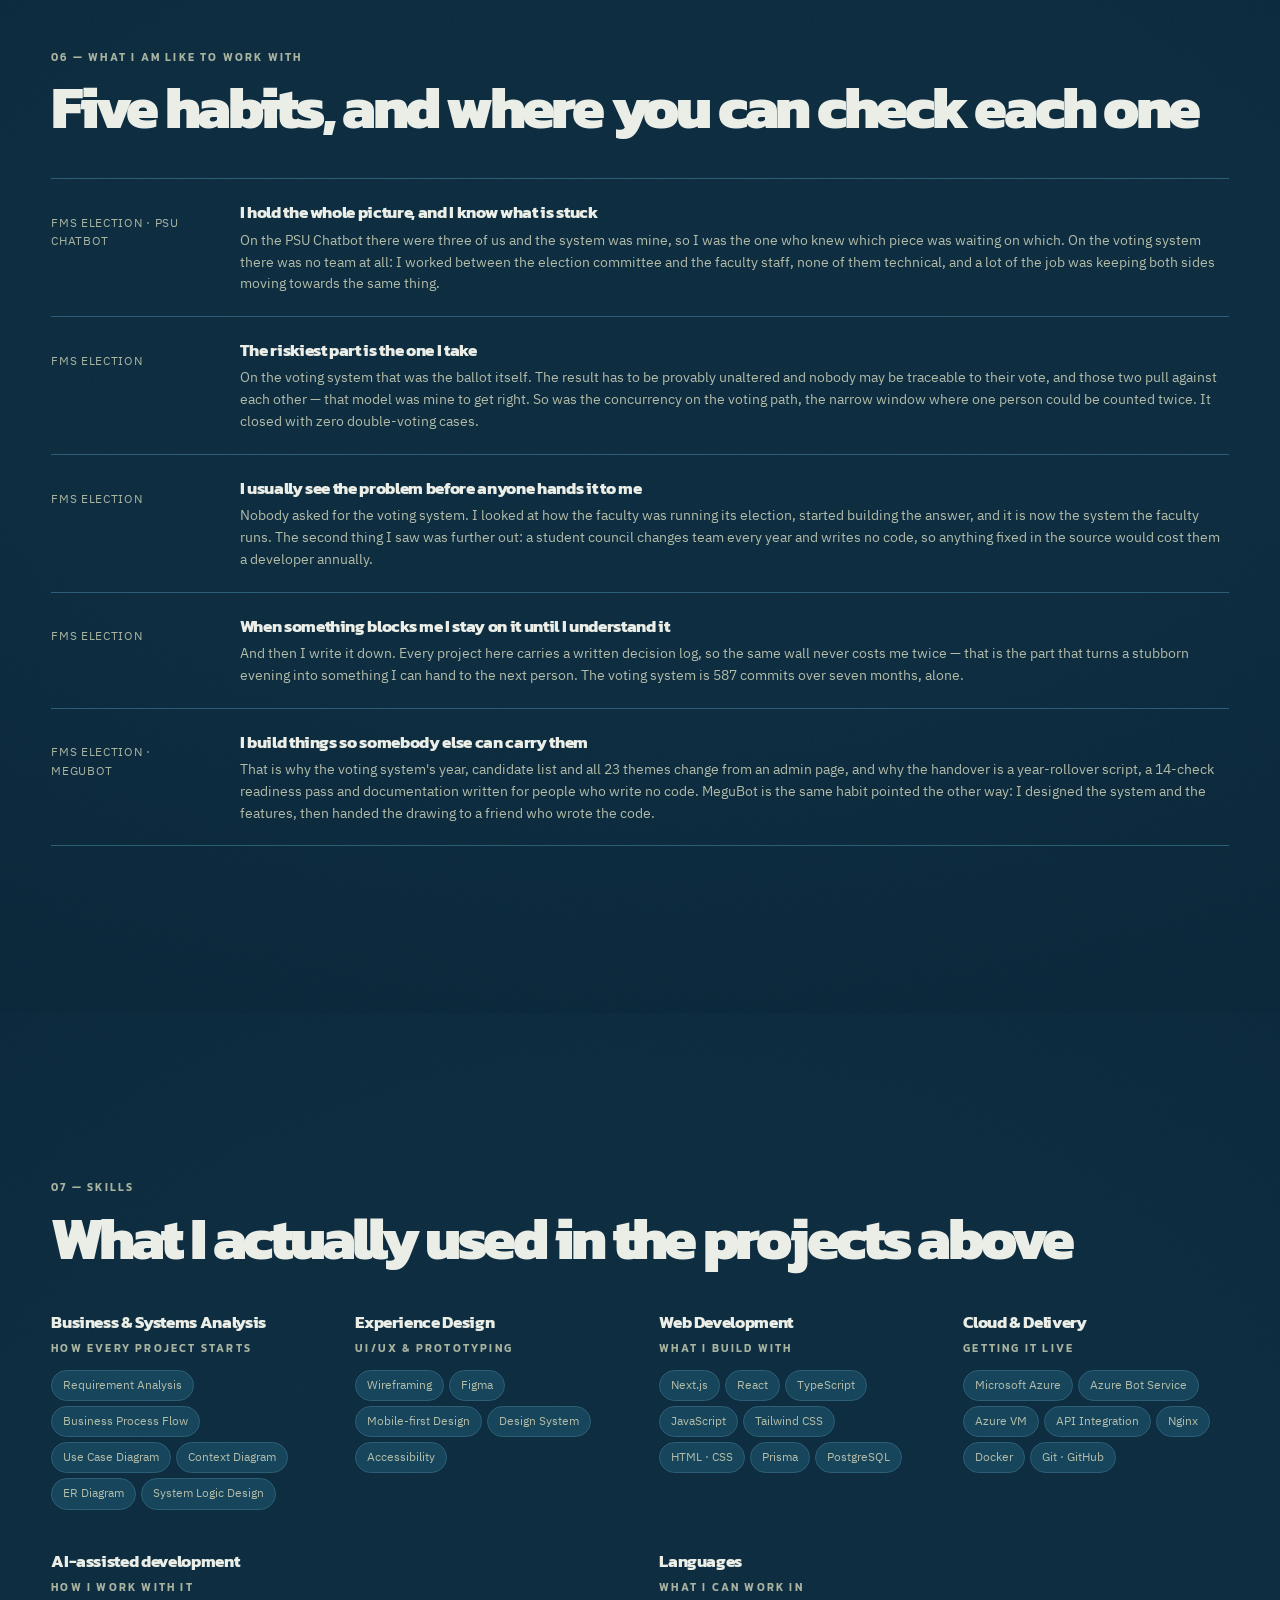
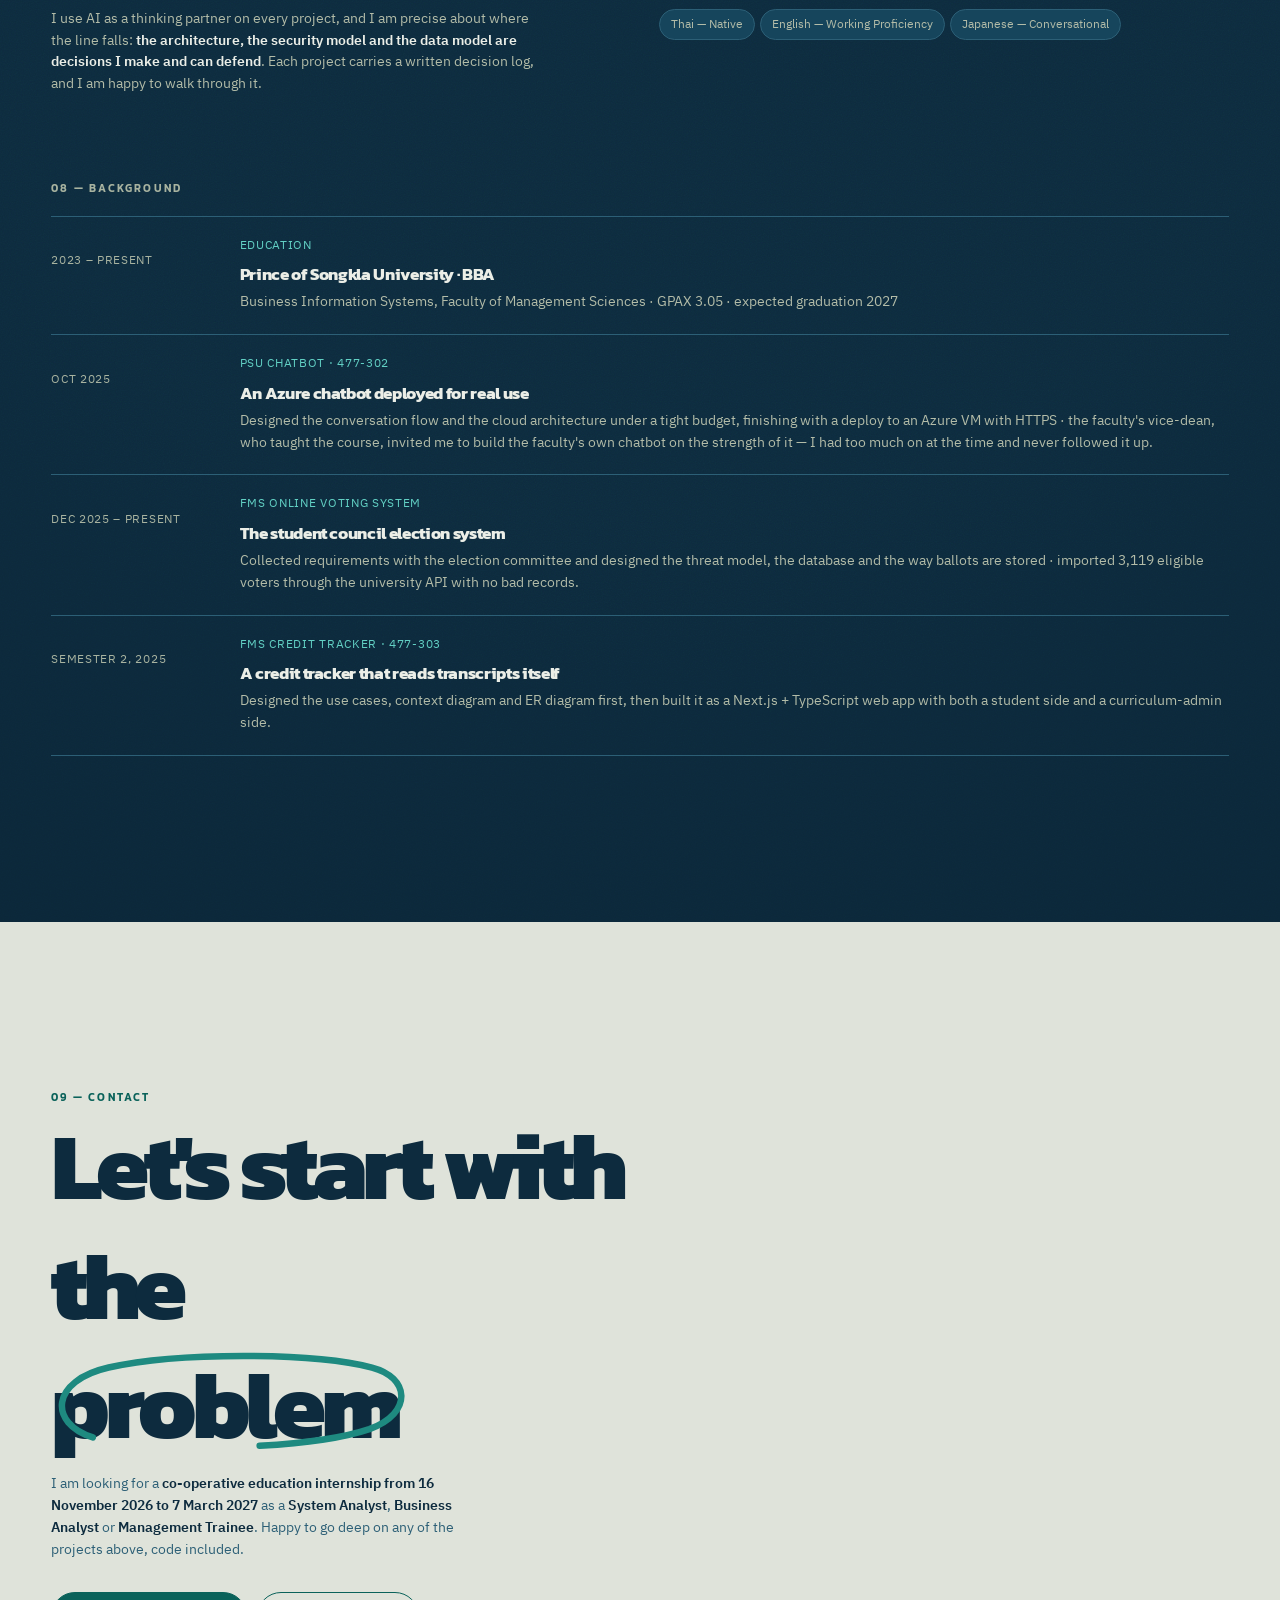
==== commit 0da40e17: "fix: the tag modifier the palette migration left in two halves e134fa9 moved cream/moss/honey to nav" ====
--- a/index.html
+++ b/index.html
@@ -276,7 +276,7 @@
   <div class="inner hero__grid">
 
     <div class="hero__type">
-      <p class="tag tag--honey up">Co-op internship · 16 Nov 2026 – 7 Mar 2027</p>
+      <p class="tag tag--sea up">Co-op internship · 16 Nov 2026 – 7 Mar 2027</p>
       <!-- h2, not h1: the page's single h1 is the name in the About section above.
            .lm + .up together on purpose: verdure.js swaps .up off only once the
            line split has actually succeeded, so a failed split still animates. -->
@@ -551,7 +551,7 @@
           <p class="panel__idx">01</p>
           <p class="tag">In real use · Dec 2025 – present</p>
           <h2 class="big big--m panel__t">FMS Online<br>Voting System</h2>
-          <p class="tag tag--honey">System Analyst · Core Developer · UI/UX</p>
+          <p class="tag tag--sea">System Analyst · Core Developer · UI/UX</p>
           <p class="small">The student council election system for the Faculty of Management Sciences, PSU, which I built alone. The hard part was never making a web page accept a vote — it was making the result <strong>provably unaltered</strong> while making sure <strong>nobody can trace who voted for whom</strong>. It closed with <strong>zero double-voting cases</strong>.</p>
           <div class="facts">
             <div><b data-count>3,119</b><span>eligible voters</span></div>
@@ -570,7 +570,7 @@
           <p class="panel__idx">02</p>
           <p class="tag">Course 477-303 BISA&amp;D · Semester 2, 2025</p>
           <h2 class="big big--m panel__t">FMS Credit<br>Tracker</h2>
-          <p class="tag tag--honey">System Analyst · Full-stack Developer · UI/UX</p>
+          <p class="tag tag--sea">System Analyst · Full-stack Developer · UI/UX</p>
           <p class="small">Students upload their grade report and registration slip as PDFs and the system <strong>reads the text out and checks it against the curriculum structure itself</strong>, showing which categories are complete and which are still short.</p>
           <div class="facts">
             <div><b data-count>30</b><span>API routes</span></div>
@@ -589,7 +589,7 @@
           <p class="panel__idx">03</p>
           <p class="tag">Course 477-302 Cloud Computing Platform · Oct 2025</p>
           <h2 class="big big--m panel__t">PSU<br>Chatbot</h2>
-          <p class="tag tag--honey">System Analyst · Cloud Developer · Front-end</p>
+          <p class="tag tag--sea">System Analyst · Cloud Developer · Front-end</p>
           <p class="small">A chatbot that answers student questions, built on Azure Bot Service, wired to Language Studio, then embedded in a web page through the Direct Line API with a Node.js layer in between that trades the secret key for a token <strong>so the key never reaches the frontend</strong>.</p>
           <div class="facts">
             <div><b>Azure</b><span>Bot Service + Language Studio</span></div>
@@ -608,7 +608,7 @@
           <p class="panel__idx">04</p>
           <p class="tag">Side project with a friend · ongoing</p>
           <h2 class="big big--m panel__t">Megu<br>Bot</h2>
-          <p class="tag tag--honey">System Analyst · Feature owner · not the developer</p>
+          <p class="tag tag--sea">System Analyst · Feature owner · not the developer</p>
           <p class="small">An all-round quality-of-life bot our Discord server uses every day. <strong>I designed the system and the features; my friend wrote the code.</strong> It is the project that looks most like the job I am applying for.</p>
           <div class="facts">
             <div><b>Design</b><span>system and features, mine</span></div>
--- a/assets/verdure.css
+++ b/assets/verdure.css
@@ -259,6 +259,17 @@
   font-size: .6875rem; letter-spacing: .2em; text-transform: uppercase;
   color: var(--deep-4); margin: 0;
 }
+/* The one accent that may carry text. It marks the two tags on this page worth
+   separating from the rest: the availability window, and the role played on
+   each project in the rail.
+
+   This rule sat unused from e134fa9 until 2026-08-05. That commit moved the
+   palette from cream/moss/honey to navy/sea-green and renamed .tag--honey to
+   .tag--sea HERE, but the markup and the i18n selectors kept the old name — so
+   the stylesheet had a rule nothing used and the HTML had a class with no rule,
+   and the five tags quietly rendered as plain .tag for two palettes running.
+   Nothing errors when a class has no rule, which is why it lasted. If you ever
+   rename a modifier, grep the HTML and i18n.js in the same commit. */
 .tag--sea { color: var(--sea-ink); }
 
 .small { font-size: 13.5px; line-height: 1.62; color: var(--deep-3); margin: 0; }
